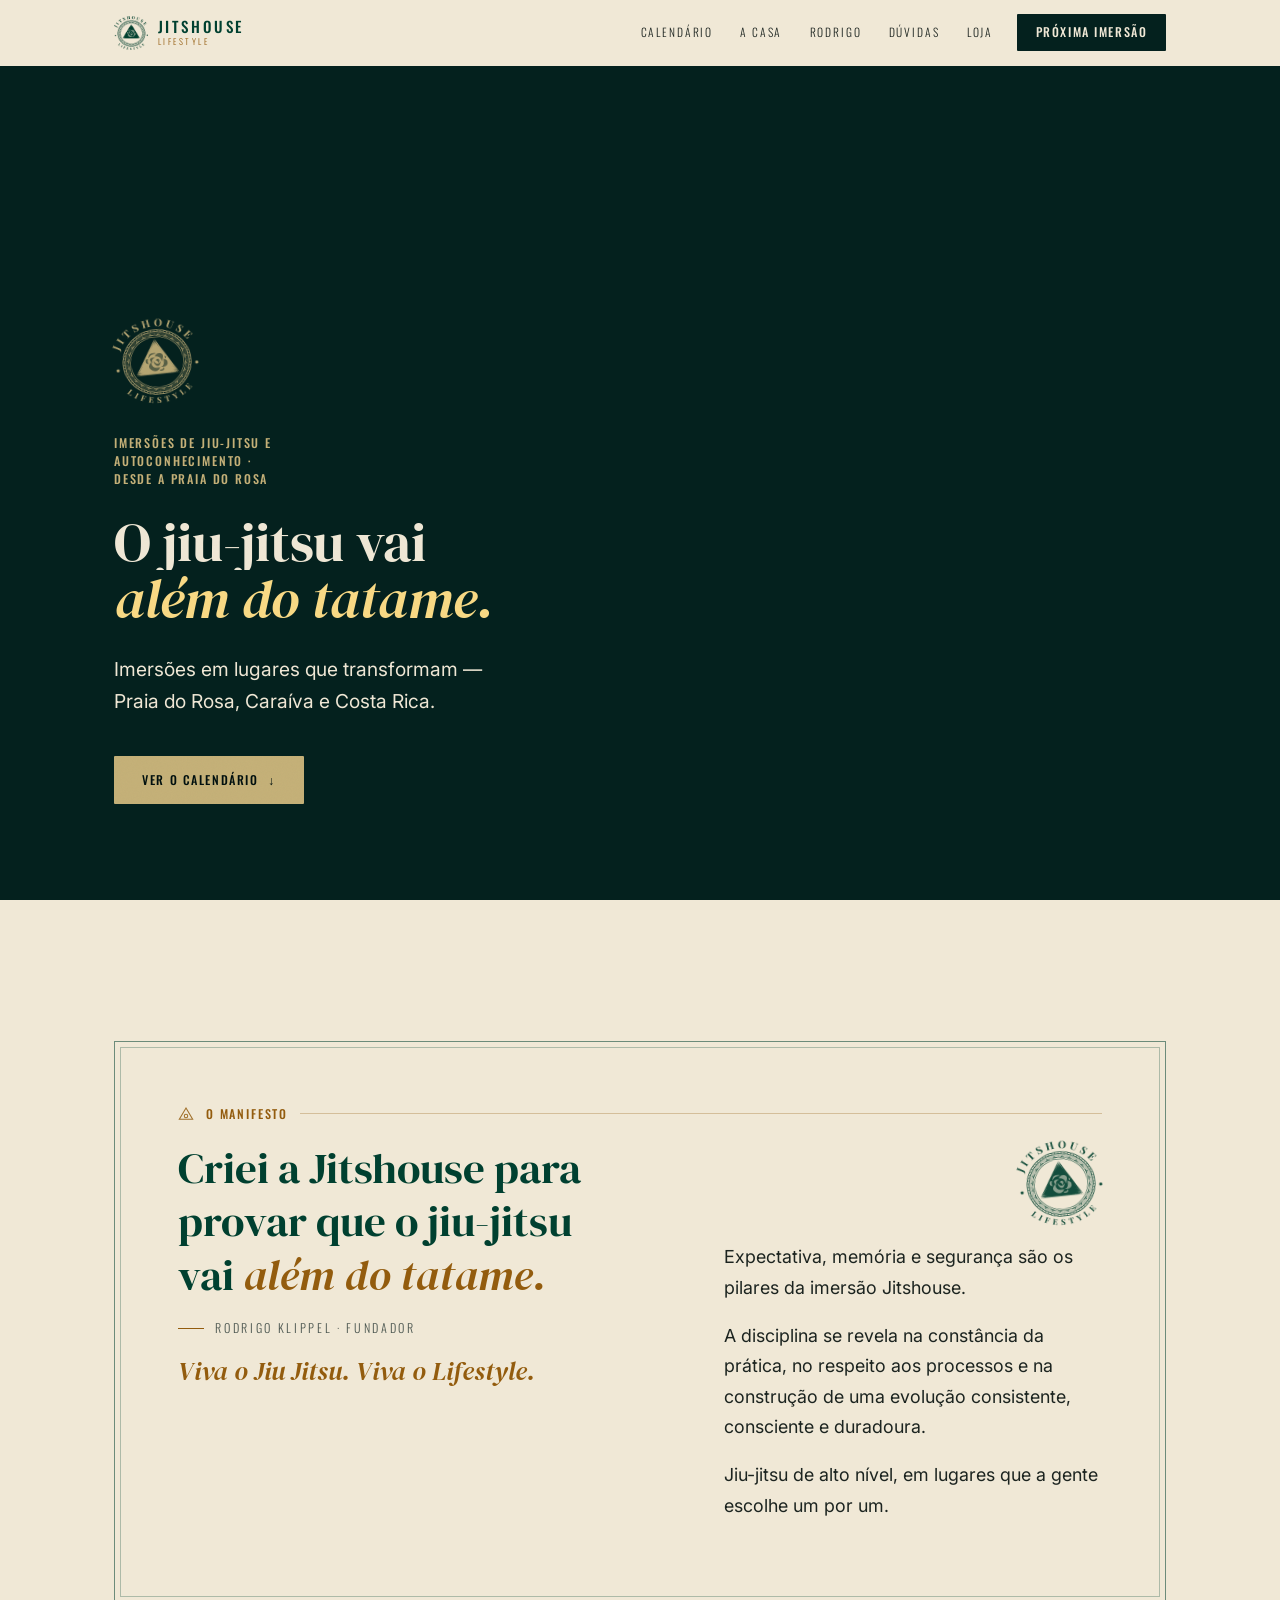
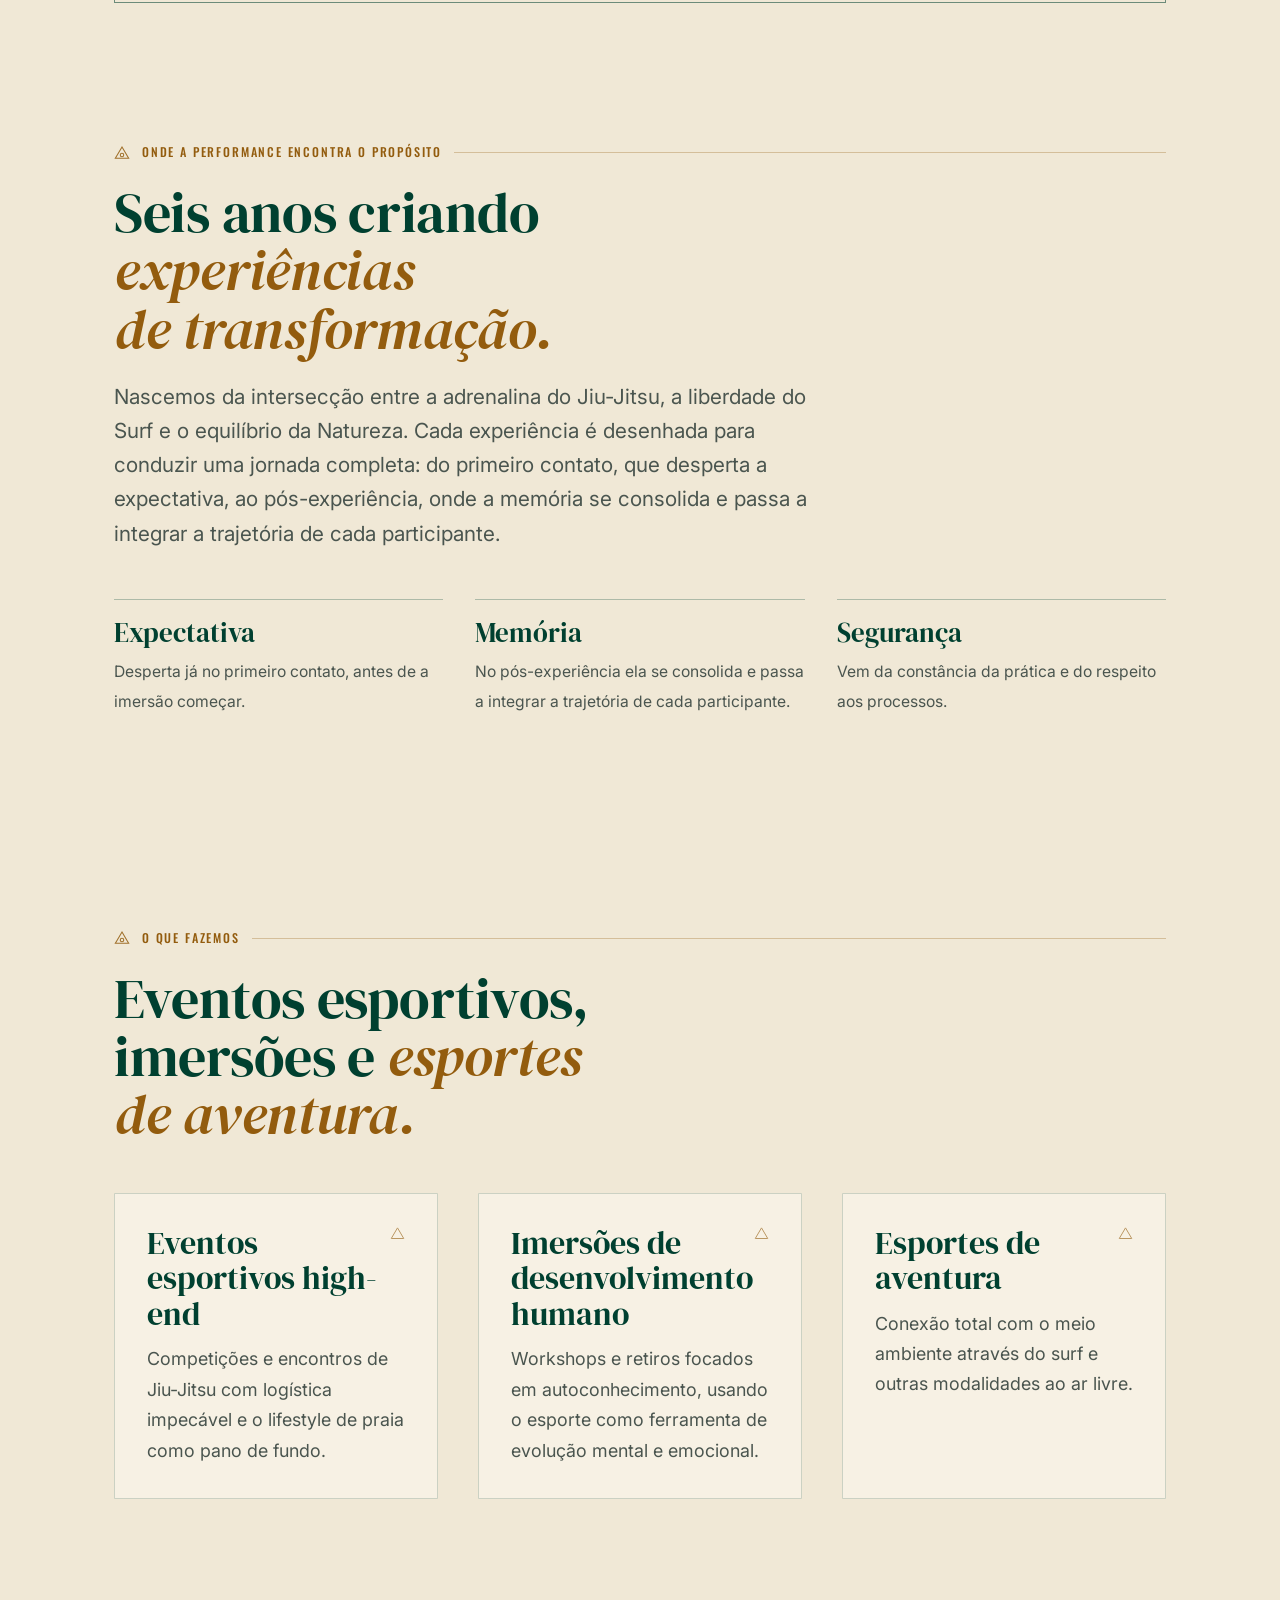
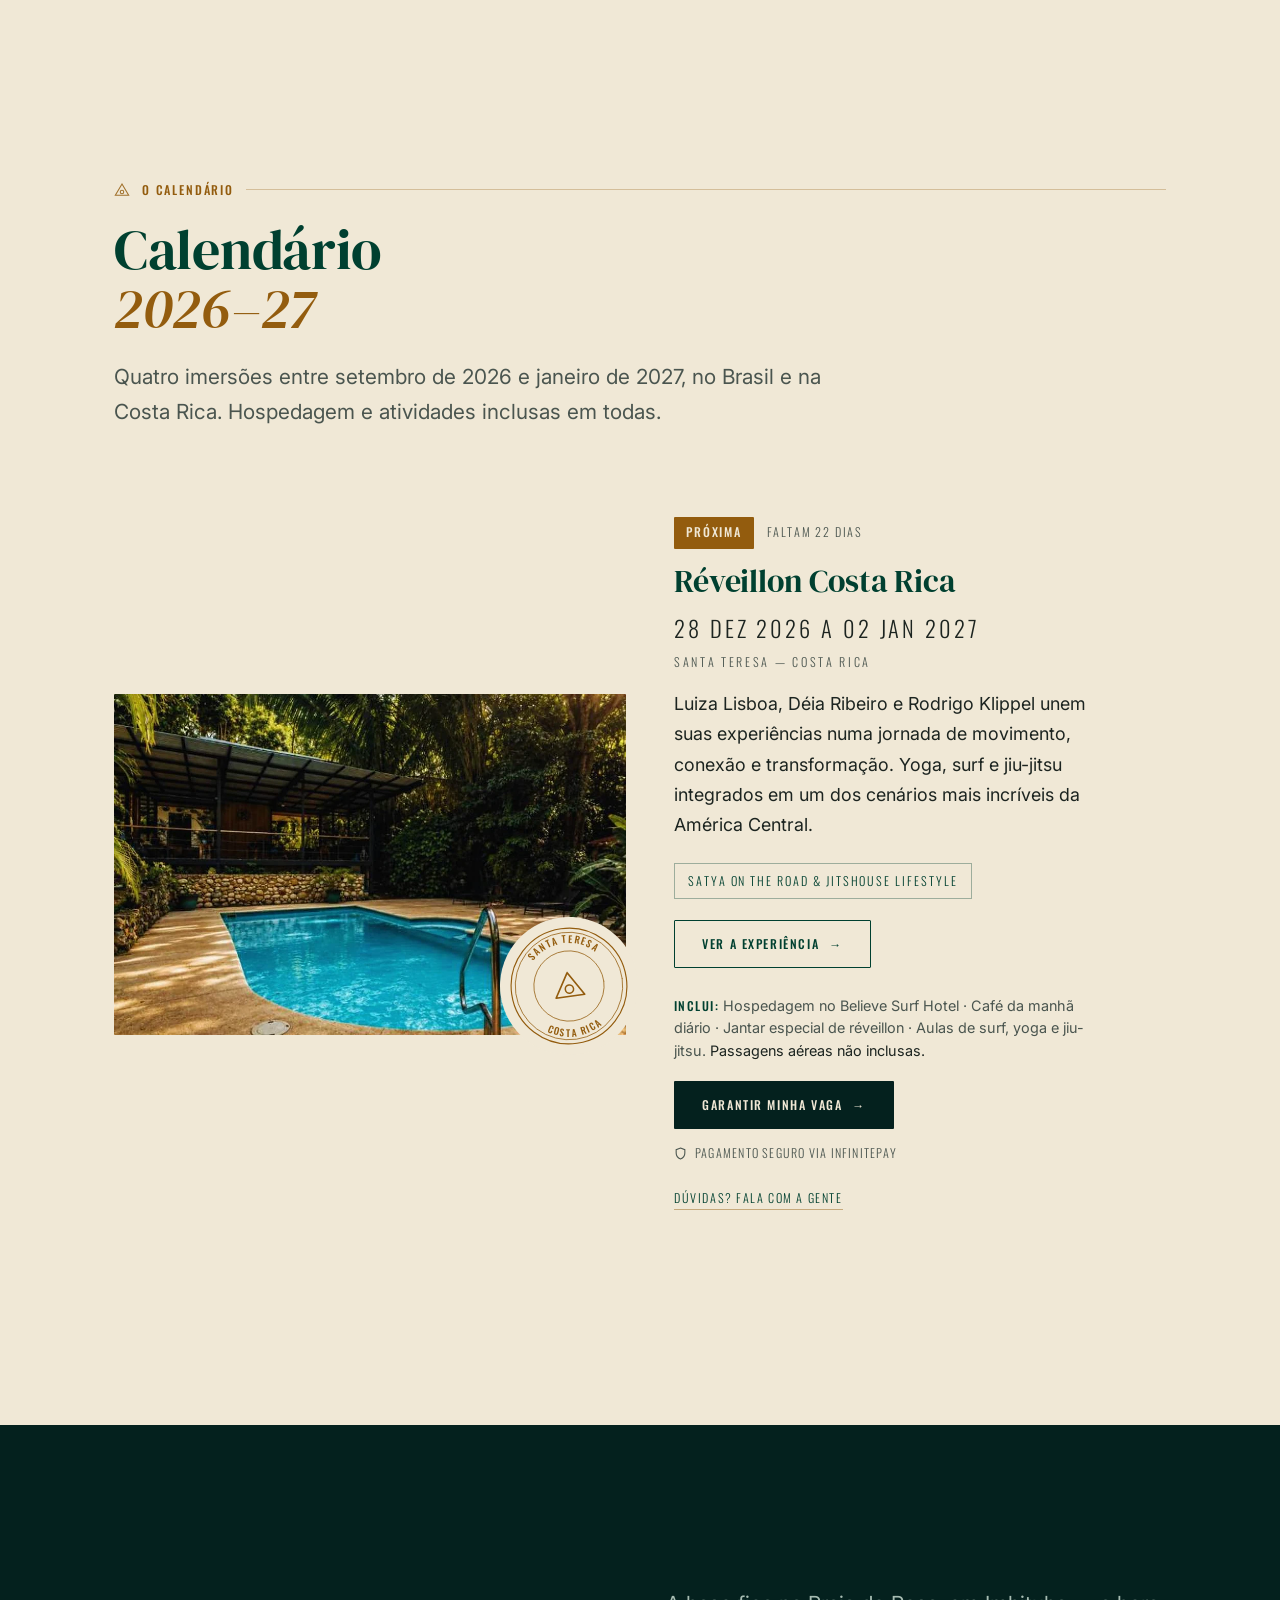
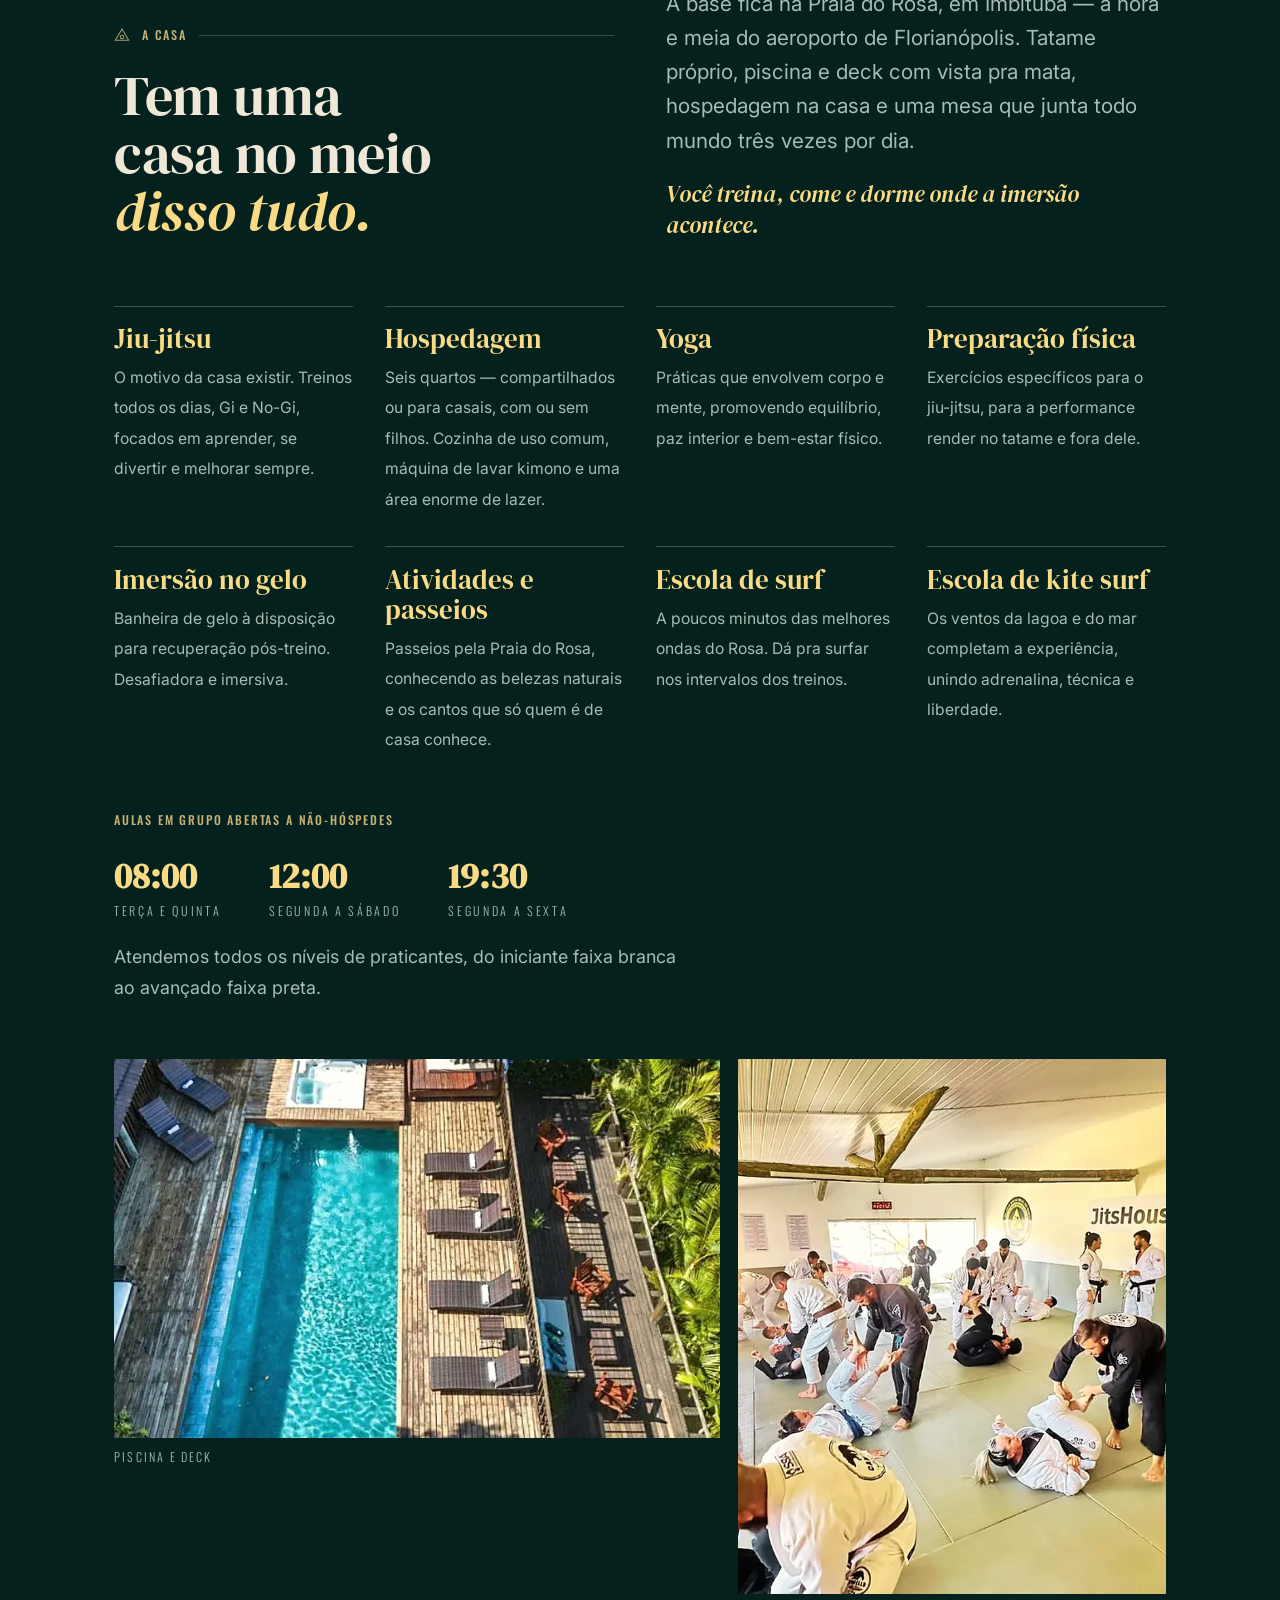
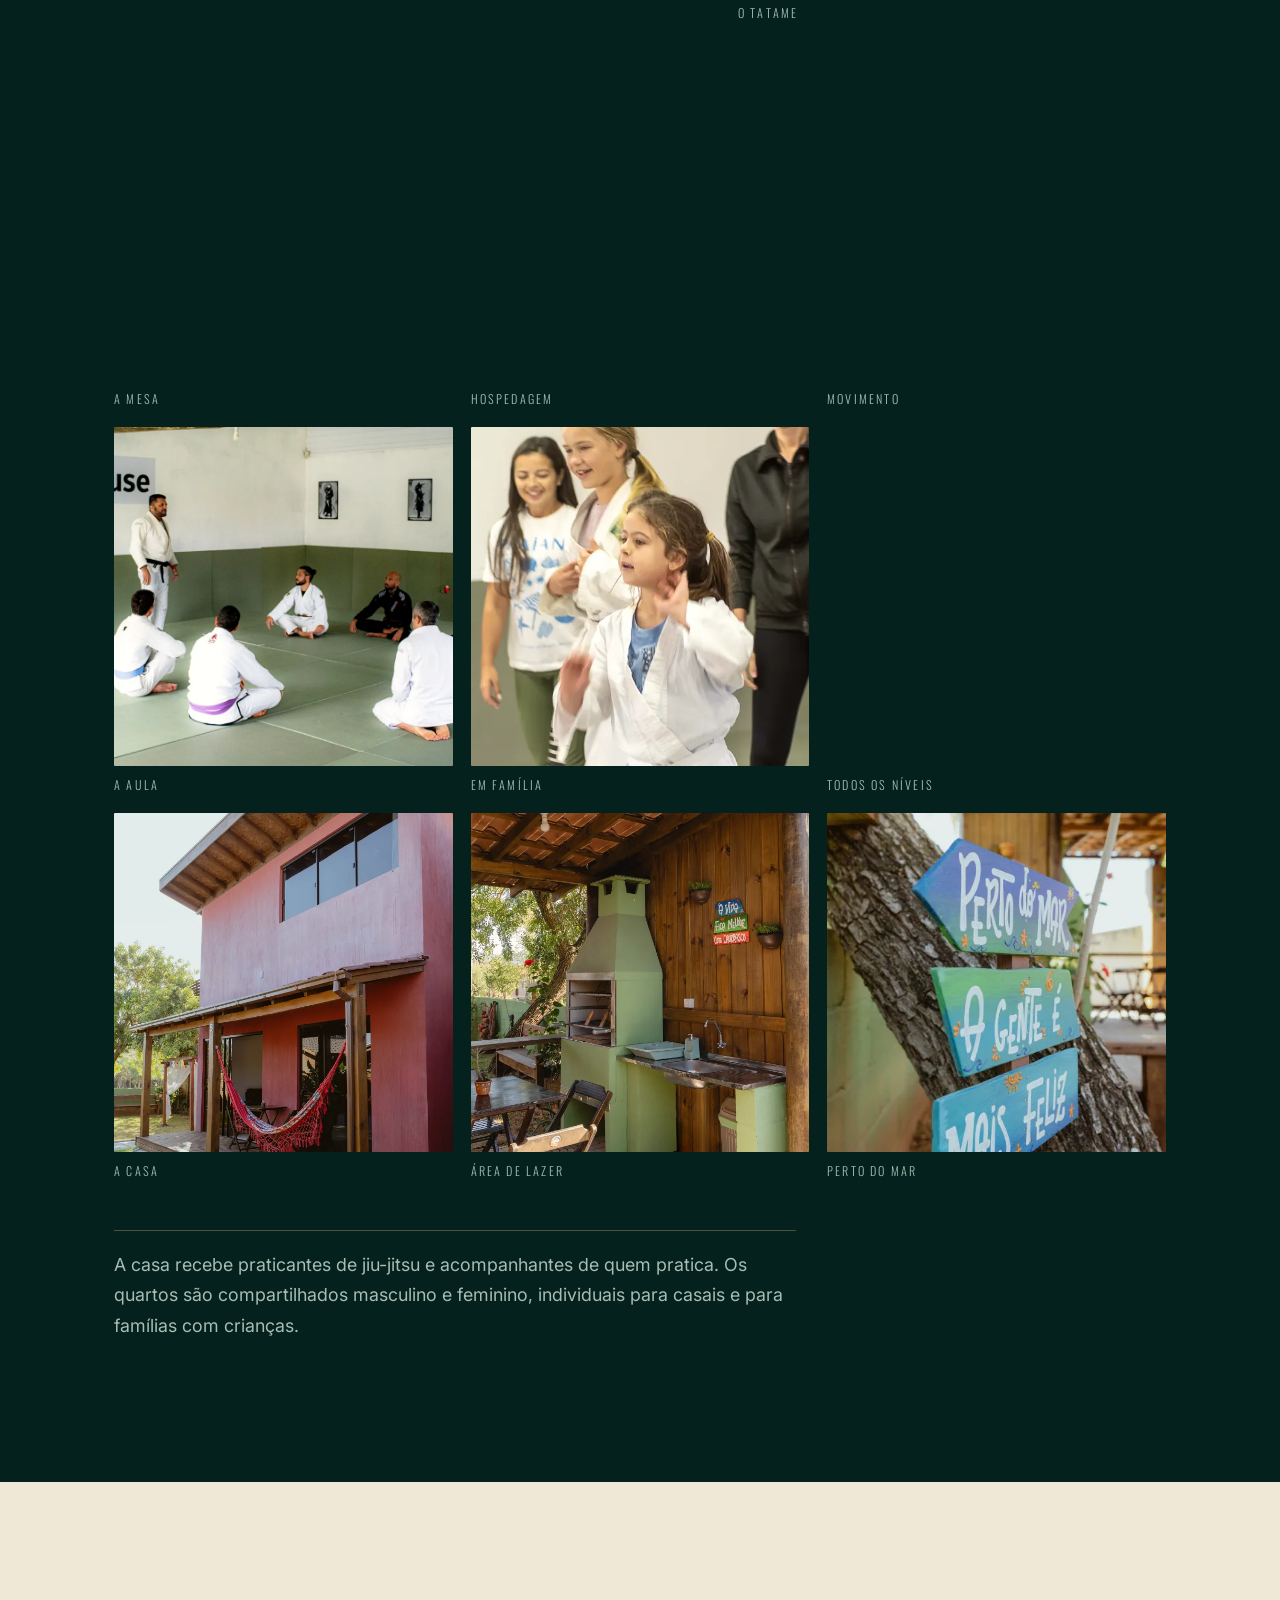
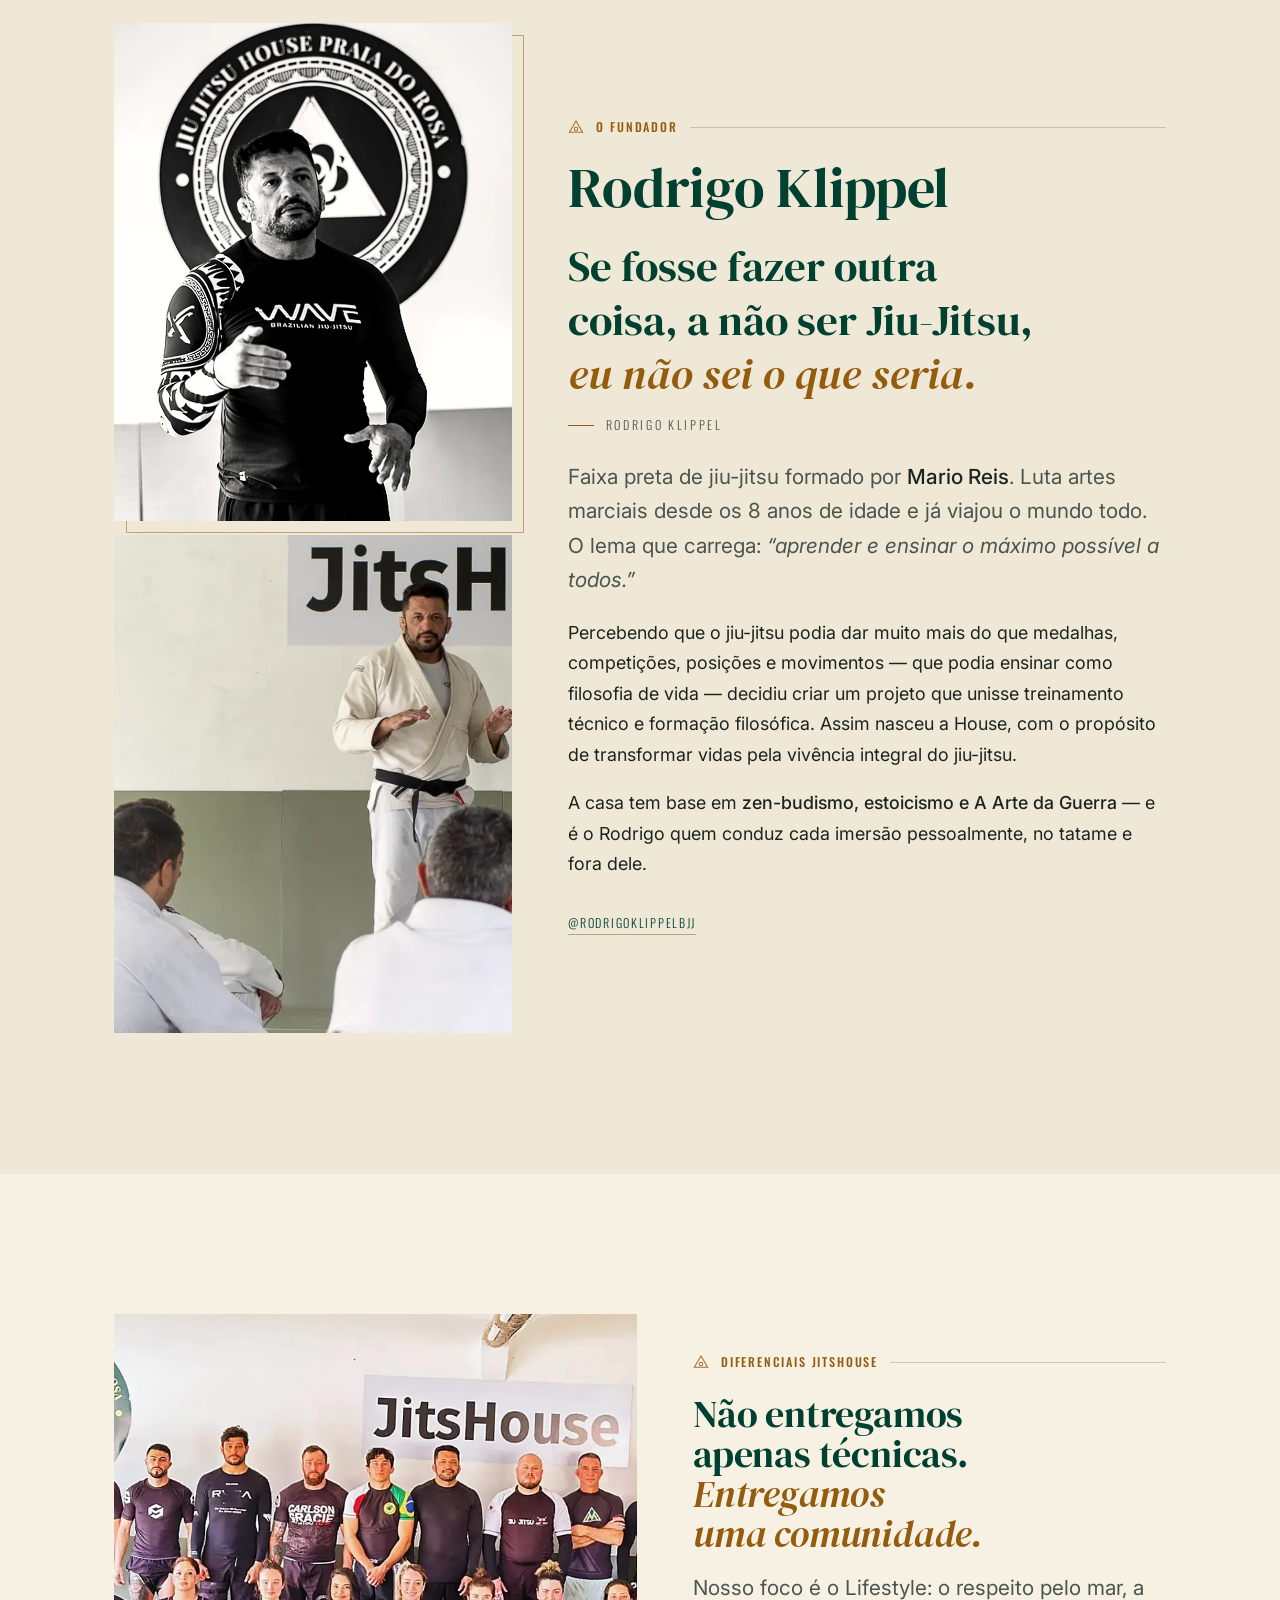
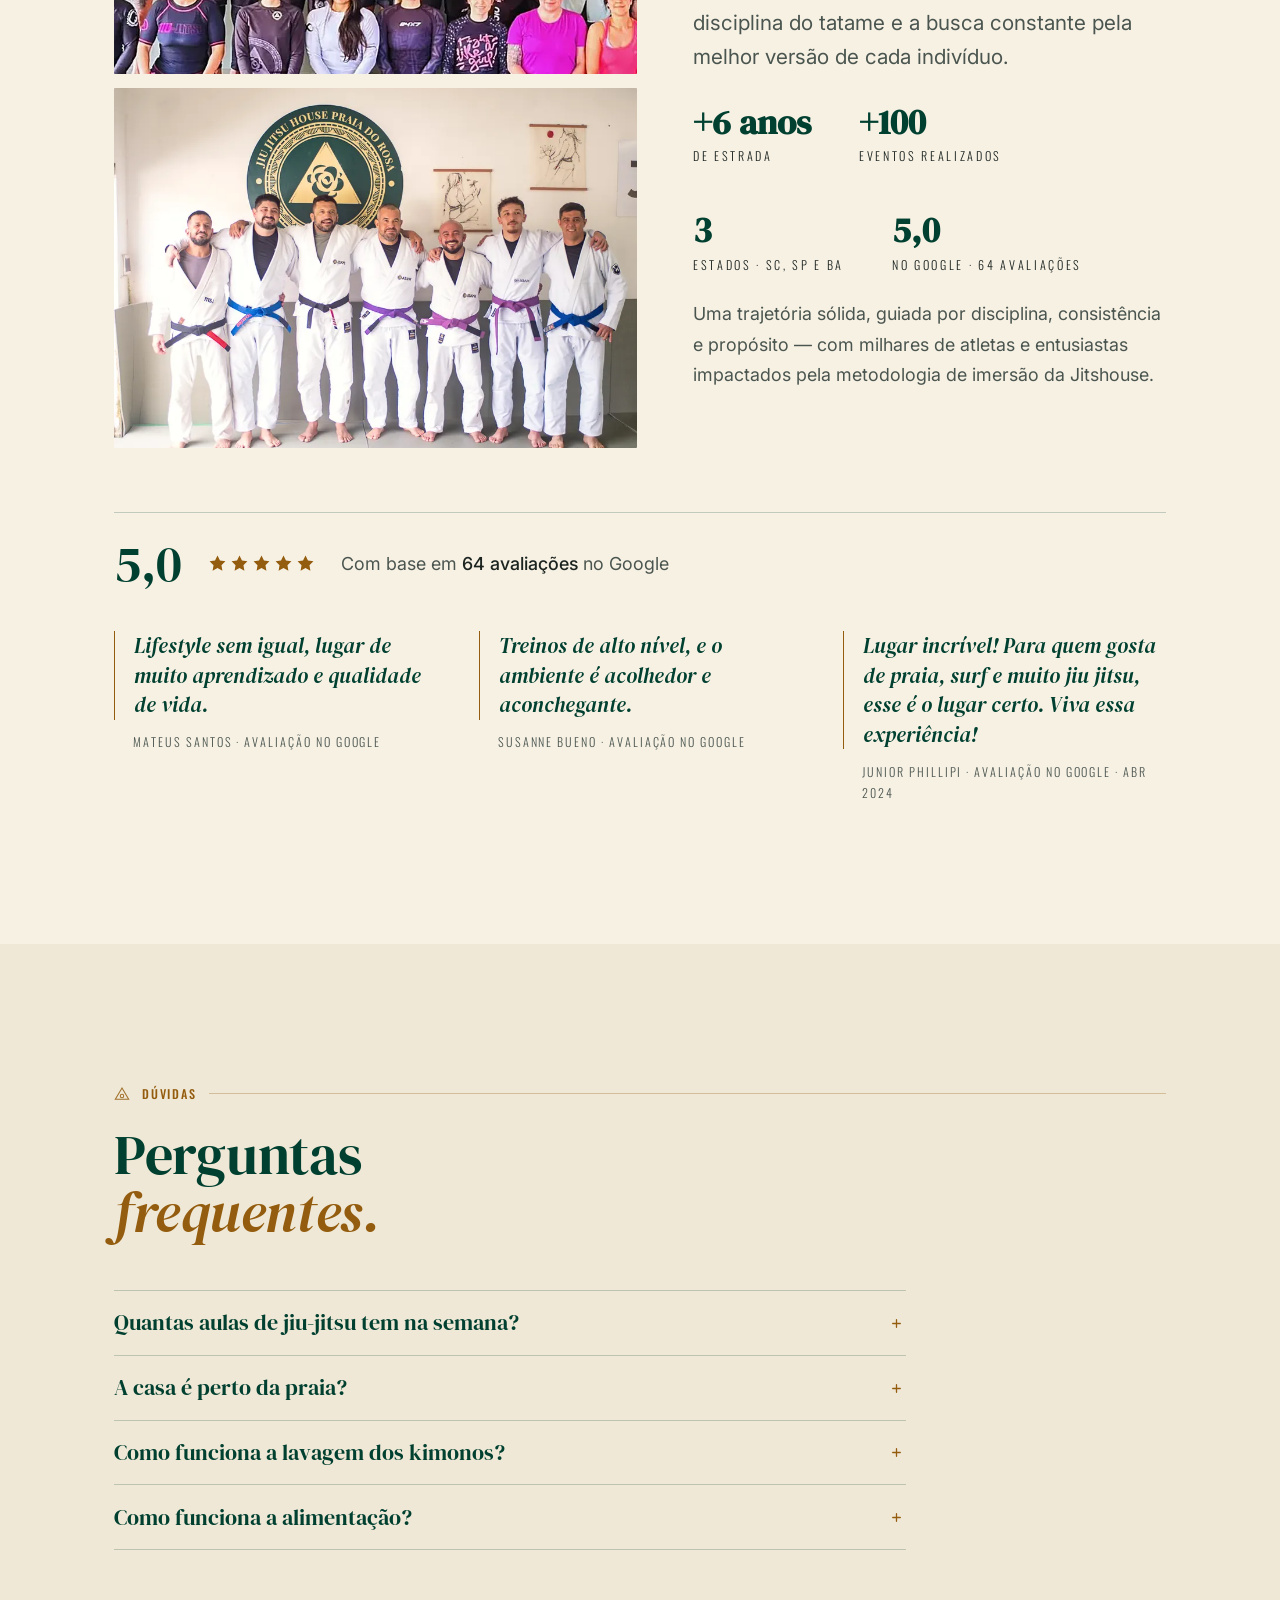
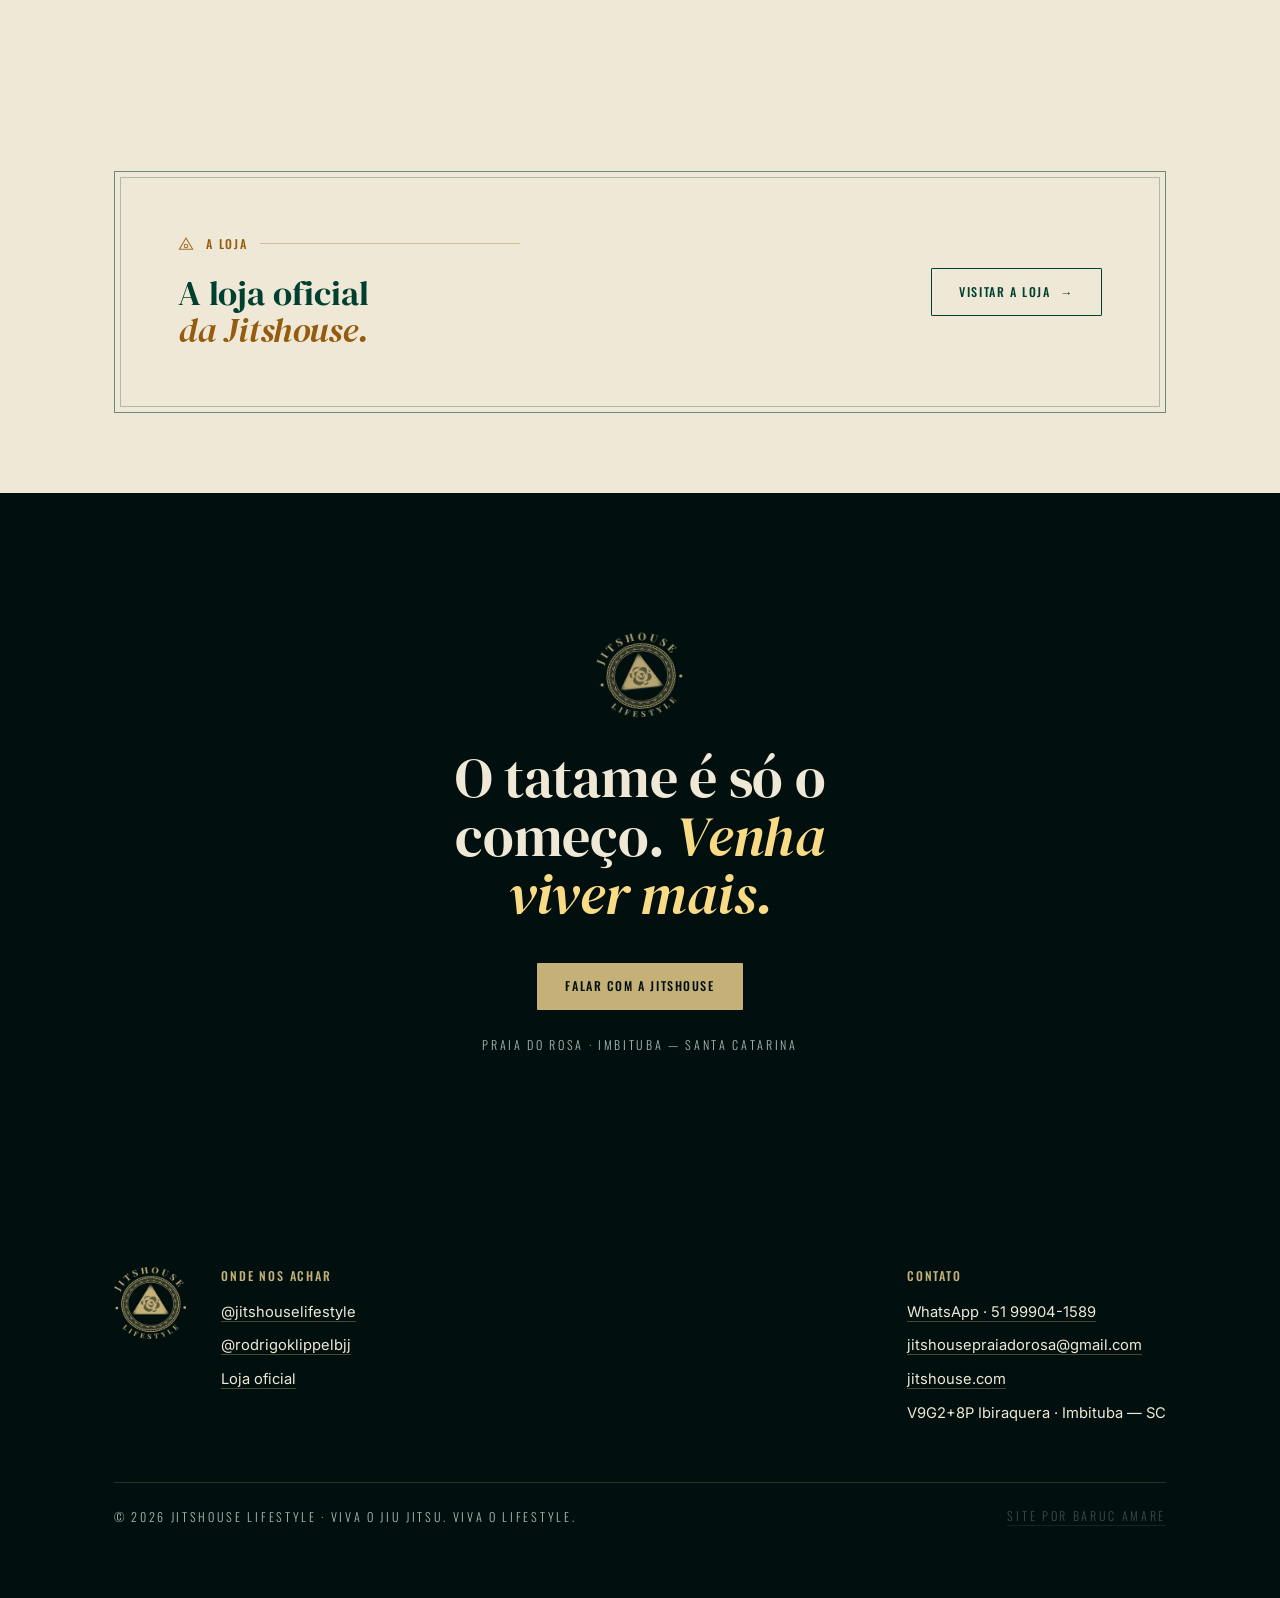
==== index.html @ ad57b127 "feat: baia da Praia do Rosa em 2K no card do Aniversario Primeira imagem do fluxo de upscale por IA." ====
<!DOCTYPE html>
<html lang="pt-BR">
<head>
<meta charset="utf-8">
<meta name="viewport" content="width=device-width, initial-scale=1, viewport-fit=cover">

<!--
═══════════════════════════════════════════════════════════════════════
  JITSHOUSE LIFESTYLE  ·  SITE INSTITUCIONAL
  ───────────────────────────────────────────────────────────────────
  Esta é a CASA DIGITAL da marca. Não confundir com as landings de
  venda de cada imersão (ex.: jitshouse-aniversario.vercel.app).
  Aqui moram o manifesto, o fundador, a casa e o CALENDÁRIO — que
  aponta para a landing de cada evento.

  ★ COMO ATUALIZAR O CALENDÁRIO
    Tudo vive no array IMERSOES, no <script> no fim deste arquivo.
    · Adicionar imersão → cole um objeto novo no array.
    · Imersão com "fim" no passado SOME sozinha da página.
    · A próxima imersão futura ganha o selo "PRÓXIMA" e a contagem
      "faltam X dias" (fuso America/Sao_Paulo) — no calendário, na
      barra fixa do mobile e no CTA do menu.
    · Array vazio → aparece o bloco de lista de espera.
    · O © do rodapé e os Eventos do Schema.org saem do mesmo array.

  ── DADOS REAIS USADOS ────────────────────────────────────────────
  WHATSAPP .... 55 51 99904-1589 (resolvido de wa.link/62tfjd, o link
                oficial publicado em jitshouse.com)
  LOJA ........ https://loja.infinitepay.io/jitshouse_lifestyle
  E-MAIL ...... jitshousepraiadorosa@gmail.com
  INSTAGRAM ... @jitshouselifestyle · @rodrigoklippelbjj
  PALETA ...... amostrada dos ativos oficiais (brasão + cards).
                O verde real da marca é #04211E / #004030 — mais
                profundo que a estimativa do brief (#123B2A).
  COPYS ....... as frases de cada imersão foram transcritas dos
                cards oficiais publicados em jitshouse.com.

  ── PENDENTE ([SUBSTITUIR] no corpo) ──────────────────────────────
  · Bio completa do Rodrigo (faixa, linhagem, anos de tatame)
  · Depoimentos reais autorizados → array DEPOIMENTOS (hoje vazio;
    o bloco só aparece quando houver depoimento real — nada de
    prova social fabricada)
  · Foto própria da Costa Rica (hoje a placa usa a textura do
    material oficial + selo)
  · Landings próprias de Caraíva / Esquenta / Réveillon → trocar
    "wa:true" por "link:'...'" no objeto da imersão
  · Domínio final: trocar as URLs jitshouse.com ao publicar
═══════════════════════════════════════════════════════════════════════
-->

<title>Jitshouse Lifestyle — Imersões de Jiu-Jitsu e Autoconhecimento · Praia do Rosa, Caraíva e Costa Rica</title>
<meta name="description" content="Jiu-jitsu + autoconhecimento. Criei a Jitshouse para provar que o jiu-jitsu vai além do tatame. Imersões em lugares que transformam — Praia do Rosa, Caraíva e Costa Rica. Venha viver mais.">
<link rel="canonical" href="https://jitshouse.com/">
<meta name="theme-color" content="#F0E8D6">

<meta property="og:type" content="website">
<meta property="og:locale" content="pt_BR">
<meta property="og:site_name" content="Jitshouse Lifestyle">
<meta property="og:title" content="Jitshouse Lifestyle — O jiu-jitsu vai além do tatame">
<meta property="og:description" content="Imersões de jiu-jitsu e autoconhecimento em lugares que transformam. Praia do Rosa, Caraíva e Costa Rica.">
<meta property="og:url" content="https://jitshouse.com/">
<meta property="og:image" content="https://jitshouse.com/img/og.jpg">
<meta property="og:image:alt" content="Surfista numa onda na Praia do Rosa, com a frase: o jiu-jitsu vai além do tatame.">
<meta property="og:image:width" content="1200">
<meta property="og:image:height" content="630">
<meta name="twitter:card" content="summary_large_image">

<link rel="icon" href="img/favicon.png" type="image/png">
<link rel="apple-touch-icon" href="img/favicon.png">
<!-- o hero tem arquivo por tela: o mobile fica com hero-onda (que já
     está nítido lá) e o desktop usa hero-desktop, em resolução maior.
     Cada preload tem seu media, então cada aparelho baixa só o seu. -->
<link rel="preload" as="image" href="img/hero-onda.webp" media="(max-width:999.98px)" fetchpriority="high">
<link rel="preload" as="image" href="img/hero-desktop.webp" media="(min-width:1000px)" fetchpriority="high">
<link rel="preconnect" href="https://fonts.googleapis.com">
<link rel="preconnect" href="https://fonts.gstatic.com" crossorigin>
<link href="https://fonts.googleapis.com/css2?family=DM+Serif+Display:ital@0;1&family=Inter:wght@400;500&family=Oswald:wght@300;500&display=swap" rel="stylesheet">

<script type="application/ld+json">
{"@context":"https://schema.org","@type":"Organization","@id":"https://jitshouse.com/#org",
"name":"Jitshouse Lifestyle","url":"https://jitshouse.com/","logo":"https://jitshouse.com/img/brasao.webp",
"image":"https://jitshouse.com/img/og.jpg",
"description":"Imersões de jiu-jitsu e autoconhecimento em lugares que transformam. Base na Praia do Rosa, Imbituba, Santa Catarina.",
"email":"jitshousepraiadorosa@gmail.com","founder":{"@type":"Person","name":"Rodrigo Klippel"},
"address":{"@type":"PostalAddress","addressLocality":"Imbituba","addressRegion":"SC","addressCountry":"BR"},
"sameAs":["https://www.instagram.com/jitshouselifestyle/","https://www.instagram.com/rodrigoklippelbjj/","https://loja.infinitepay.io/jitshouse_lifestyle"]}
</script>

<style>
/* ══════════════════════════════════════════════════════════════════
   O CLUBE À LUZ DO DIA
   A landing do evento é NOITE (verde dominante na página inteira).
   Este site é DIA: papel de pôster dominante, verde em faixas
   pontuais. Cores amostradas dos ativos oficiais da Jitshouse.
   ══════════════════════════════════════════════════════════════════ */
:root{
  --papel:      #F0E8D6;   /* DOMINANTE — papel de pôster vintage */
  --papel-alto: #F7F1E4;   /* cards e respiro sobre papel */
  --floresta:   #04211E;   /* faixas escuras pontuais (real da marca) */
  --floresta-2: #01100F;   /* CTA final e rodapé */
  --verde-rosa: #004030;   /* verde da rosa do brasão — 9.7:1 no papel */
  --ouro:       #C5B178;   /* aro do brasão — 8.0:1 na floresta */
  --areia:      #F9DA85;   /* triângulo do brasão — 12.4:1 na floresta */
  --ouro-dia:   #935C0E;   /* o ouro da marca rebaixado p/ papel — 4.6:1 */
  --areia-sol:  #D98E3B;   /* acento tropical, só preenchimento */
  --tinta:      #1C2420;   /* corpo de texto no papel — 13.0:1 */
  --mute-papel: #4A554F;   /* secundário no papel — 6.4:1 */
  --mute-esc:   #A7BCB2;   /* secundário na floresta — 8.4:1 */

  --fs-hero: clamp(2.8rem, 8.5vw, 6.5rem);
  --fs-h2:   clamp(2rem, 5vw, 3.5rem);
  --fs-h3:   clamp(1.35rem, 2.6vw, 2rem);
  --fs-body: clamp(1rem, 1.4vw, 1.125rem);
  --fs-micro:clamp(.67rem, 1.05vw, .76rem);

  --gut: clamp(1.25rem, 5vw, 4.5rem);
  --max: 1180px;
  --ease: cubic-bezier(.22,1,.36,1);
  --nav-h: 66px;

  --grao: url("data:image/svg+xml,%3Csvg xmlns='http://www.w3.org/2000/svg' width='180' height='180'%3E%3Cfilter id='n'%3E%3CfeTurbulence type='fractalNoise' baseFrequency='.8' numOctaves='4'/%3E%3C/filter%3E%3Crect width='180' height='180' filter='url(%23n)'/%3E%3C/svg%3E");
}

*,*::before,*::after{box-sizing:border-box}
html{-webkit-text-size-adjust:100%; scroll-behavior:smooth; scroll-padding-top:calc(var(--nav-h) + 12px)}
body{
  margin:0; background:var(--papel); color:var(--tinta);
  font:400 var(--fs-body)/1.7 Inter,system-ui,sans-serif;
  -webkit-font-smoothing:antialiased; overflow-x:hidden;
}
img{max-width:100%; display:block}
a{color:inherit}
::selection{background:var(--verde-rosa); color:var(--papel)}
:focus-visible{outline:2px solid var(--ouro-dia); outline-offset:3px; border-radius:2px}
.dark :focus-visible,.dark--fundo :focus-visible{outline-color:var(--areia)}
.sr{position:absolute;width:1px;height:1px;overflow:hidden;clip:rect(0 0 0 0);white-space:nowrap}

.wrap{max-width:var(--max); margin-inline:auto; padding-inline:var(--gut)}
.sec{padding-block:clamp(4.5rem,11vw,9rem); position:relative}

/* textura de papel — a página inteira é impressa */
body::before{
  content:""; position:fixed; inset:0; pointer-events:none; z-index:9;
  background-image:var(--grao); opacity:.04; mix-blend-mode:multiply;
}
.dark{background:var(--floresta); color:var(--papel)}
.dark--fundo{background:var(--floresta-2); color:var(--papel)}

/* ── tipografia ──────────────────────────────────────────────────── */
.display{
  font-family:"DM Serif Display",Georgia,serif; font-weight:400;
  line-height:1.04; letter-spacing:-.005em; margin:0; text-wrap:balance;
  color:var(--verde-rosa);
}
.dark .display,.dark--fundo .display{color:var(--papel)}
.display em{font-style:italic; color:var(--ouro-dia)}
.dark .display em,.dark--fundo .display em{color:var(--areia)}
.rotulo{
  font-family:Oswald,"Arial Narrow",sans-serif; font-weight:500;
  text-transform:uppercase; letter-spacing:.15em; font-size:var(--fs-micro);
  line-height:1.5; margin:0;
}
.rotulo--fino{font-weight:300; letter-spacing:.22em}
.lede{font-size:clamp(1.05rem,1.9vw,1.3rem); line-height:1.65; color:var(--mute-papel); max-width:56ch}
.dark .lede,.dark--fundo .lede{color:var(--mute-esc)}

/* rótulo de seção — brasão minúsculo + filete.
   (a landing usa numeração "01 —"; aqui NUNCA) */
.marca-sec{display:flex; align-items:center; gap:.75rem; margin:0 0 1.4rem; color:var(--ouro-dia)}
.marca-sec::before{
  content:""; width:16px; height:16px; flex:none; opacity:.85; background:currentColor;
  -webkit-mask:url("data:image/svg+xml,%3Csvg xmlns='http://www.w3.org/2000/svg' viewBox='0 0 24 24'%3E%3Cpath d='M12 3 22 20H2Z' fill='none' stroke='%23000' stroke-width='1.6'/%3E%3Ccircle cx='12' cy='15' r='2.6' fill='none' stroke='%23000' stroke-width='1.6'/%3E%3C/svg%3E") center/contain no-repeat;
          mask:url("data:image/svg+xml,%3Csvg xmlns='http://www.w3.org/2000/svg' viewBox='0 0 24 24'%3E%3Cpath d='M12 3 22 20H2Z' fill='none' stroke='%23000' stroke-width='1.6'/%3E%3Ccircle cx='12' cy='15' r='2.6' fill='none' stroke='%23000' stroke-width='1.6'/%3E%3C/svg%3E") center/contain no-repeat;
}
.marca-sec::after{content:""; flex:1; height:1px; background:currentColor; opacity:.3}
.dark .marca-sec,.dark--fundo .marca-sec{color:var(--ouro)}

/* moldura de filete duplo — assinatura de pôster impresso */
.moldura{position:relative; padding:clamp(1.8rem,5vw,4rem)}
.moldura::before,.moldura::after{content:""; position:absolute; inset:0; pointer-events:none; border:1px solid var(--verde-rosa)}
.moldura::before{opacity:.55}
.moldura::after{inset:6px; opacity:.28}
.dark .moldura::before,.dark .moldura::after{border-color:var(--ouro)}

.carimbo{width:clamp(58px,7vw,84px); height:auto}

/* ── botões ──────────────────────────────────────────────────────── */
.btn{
  display:inline-flex; align-items:center; gap:.6rem; text-decoration:none;
  font-family:Oswald,sans-serif; font-weight:500; text-transform:uppercase;
  letter-spacing:.13em; font-size:var(--fs-micro); line-height:1;
  padding:1.05rem 1.7rem; border:1px solid transparent; border-radius:1px;
  transition:background .3s var(--ease), color .3s var(--ease), border-color .3s var(--ease), transform .3s var(--ease);
}
.btn:hover{transform:translateY(-2px)}
.btn--solido{background:var(--floresta); color:var(--papel)}
.btn--solido:hover{background:var(--verde-rosa)}
.btn--linha{border-color:var(--verde-rosa); color:var(--verde-rosa)}
.btn--linha:hover{background:var(--verde-rosa); color:var(--papel)}
.btn--ouro{background:var(--ouro); color:var(--floresta-2)}
.btn--ouro:hover{background:var(--areia)}
.btn--claro{border-color:var(--papel); color:var(--papel)}
.btn--claro:hover{background:var(--papel); color:var(--floresta)}
.btn--peq{padding:.72rem 1.1rem}
.btn .seta{transition:transform .3s var(--ease)}
.btn:hover .seta{transform:translateX(4px)}
.btn--baixo:hover .seta{transform:translateY(3px)}

/* ── nav ─────────────────────────────────────────────────────────── */
.nav{
  position:sticky; top:0; z-index:60; height:var(--nav-h);
  display:flex; align-items:center; background:var(--papel);
  border-bottom:1px solid transparent; transition:border-color .35s var(--ease), box-shadow .35s var(--ease);
}
.nav.rolou{border-bottom-color:rgba(0,64,48,.28); box-shadow:0 1px 0 rgba(0,64,48,.07)}
.nav__in{display:flex; align-items:center; gap:1.5rem; width:100%}
.nav__marca{display:flex; align-items:center; gap:.6rem; text-decoration:none; margin-right:auto}
.nav__marca img{width:34px; height:34px}
.nav__nome{display:flex; flex-direction:column; line-height:1}
.nav__nome b{font-family:Oswald,sans-serif; font-weight:500; font-size:.94rem; letter-spacing:.19em; color:var(--verde-rosa)}
.nav__nome span{font-family:Oswald,sans-serif; font-weight:300; font-size:.53rem; letter-spacing:.3em; color:var(--ouro-dia); margin-top:3px}
.nav__links{display:none; gap:1.7rem; align-items:center}
.nav__links a{
  text-decoration:none; font-family:Oswald,sans-serif; font-weight:300;
  text-transform:uppercase; letter-spacing:.16em; font-size:.72rem; color:var(--tinta);
  padding-block:.4rem; border-bottom:1px solid transparent;
  transition:border-color .3s var(--ease), color .3s var(--ease);
}
.nav__links a:hover{color:var(--verde-rosa); border-bottom-color:var(--ouro-dia)}
.nav__cta{display:none}
@media(min-width:900px){ .nav__links{display:flex} .nav__cta{display:inline-flex} }

/* ── hero ────────────────────────────────────────────────────────── */
.hero{
  position:relative; min-height:calc(100svh - var(--nav-h)); display:flex; align-items:flex-end;
  padding-block:clamp(3rem,9vw,6rem); overflow:hidden; isolation:isolate;
}
.hero__foto{position:absolute; inset:0; z-index:-2; width:100%; height:100%; object-fit:cover; object-position:60% 50%}
.hero__veu{
  position:absolute; inset:0; z-index:-1;
  /* no mobile o texto ocupa quase a largura toda e cai sobre a parte
     clara da foto, então o véu de baixo precisa ser mais firme */
  background:
    linear-gradient(100deg, rgba(4,33,30,.92) 0%, rgba(4,33,30,.78) 28%, rgba(4,33,30,.44) 58%, rgba(4,33,30,.16) 85%),
    linear-gradient(to top, rgba(4,33,30,.80) 0%, rgba(4,33,30,.62) 30%, rgba(4,33,30,.18) 62%, rgba(4,33,30,0) 82%);
}
.hero > .wrap{width:100%}   /* sem isto o wrap vira flex-item, encolhe e centraliza */
.hero__in{max-width:min(100%,790px); color:var(--papel); text-align:left}
.hero__eyebrow{color:var(--ouro); margin-bottom:1.5rem; max-width:34ch}
.hero h1{font-size:var(--fs-hero); margin:0 0 1.6rem; color:var(--papel)}
.hero h1 .ln{display:block; overflow:hidden}
.hero h1 .ln > span{display:block}
.hero h1 em{font-style:italic; color:var(--areia)}
.hero__sub{color:var(--papel); opacity:.94; max-width:46ch; margin:0 0 2.4rem; font-size:clamp(1rem,1.7vw,1.2rem)}
.hero__carimbo{margin-bottom:1.9rem}

/* ── ⚠ TEMPORÁRIO: contenção do hero no desktop ───────────────────
   Isto é um remendo para a falta de resolução, NÃO uma decisão de
   design. A foto tem ~800px de detalhe real (teto do acervo); esticada
   na largura toda de um monitor ela precisa de 2,4x e fica mole. Aqui
   ela passa a ocupar 56% da tela — exibida menor, volta a ficar nítida.
   O campo escuro cobre o resto, então o texto segue claro sobre fundo
   escuro e nenhuma cor, fonte ou alinhamento muda. No mobile continua
   sangrando na tela toda, porque lá a resolução já dá conta.

   ★ QUANDO CHEGAR O ARQUIVO EM 2K:
     1. troque img/hero-desktop.webp e .jpg (o mobile usa hero-onda.*
        e não é afetado)
     2. APAGUE este bloco @media inteiro e o @media(min-width:1500px)
        logo abaixo
     3. o hero volta a sangrar a tela toda, como era
   ─────────────────────────────────────────────────────────────── */
@media(min-width:1000px){
  .hero{background:var(--floresta)}
  .hero picture{position:absolute; top:0; right:0; bottom:0; width:56%; z-index:-2}
  .hero__foto{position:static; width:100%; height:100%}
  .hero__veu{
    background:
      linear-gradient(90deg, var(--floresta) 0%, var(--floresta) 34%, rgba(4,33,30,.94) 44%, rgba(4,33,30,.62) 55%, rgba(4,33,30,.22) 70%, rgba(4,33,30,.04) 88%, rgba(4,33,30,0) 100%),
      linear-gradient(to top, rgba(4,33,30,.40), rgba(4,33,30,0) 45%);
  }
  .hero__in{max-width:min(50%,640px)}
  /* a coluna estreitou, então o display acompanha: a headline volta a
     cair em duas linhas, sem hifenizar no meio da palavra */
  .hero h1{font-size:clamp(2.6rem,4.3vw,4.3rem)}
  .hero__sub{max-width:34ch}
  .hero__eyebrow{max-width:30ch}
}
@media(min-width:1500px){
  .hero picture{width:58%}
  .hero__in{max-width:min(44%,660px)}
  .hero h1{font-size:clamp(3rem,3.5vw,4.6rem)}
}

/* ── manifesto ───────────────────────────────────────────────────── */
.manifesto__grid{display:grid; gap:clamp(2rem,5vw,4rem)}
@media(min-width:900px){ .manifesto__grid{grid-template-columns:1.12fr .88fr; align-items:start} }
.aspas{
  font-family:"DM Serif Display",Georgia,serif; font-size:clamp(1.6rem,3.6vw,2.7rem);
  line-height:1.24; color:var(--verde-rosa); margin:0 0 1.4rem; text-wrap:balance;
}
.aspas em{font-style:italic; color:var(--ouro-dia)}
.assina{color:var(--mute-papel); display:flex; align-items:center; gap:.7rem}
.assina::before{content:""; width:26px; height:1px; background:var(--ouro-dia)}
.manifesto p{margin:0 0 1.1rem}
.manifesto__fecho{
  font-family:"DM Serif Display",Georgia,serif; font-style:italic;
  font-size:clamp(1.15rem,2.2vw,1.6rem); color:var(--ouro-dia); margin:2.2rem 0 0; line-height:1.3;
}
.manifesto__carimbo{display:flex; justify-content:flex-end; margin-bottom:1rem}

/* ── selo postal (assinatura desta página) ───────────────────────── */
.selo{width:clamp(90px,11vw,124px); height:auto; display:block; color:var(--ouro-dia); flex:none}
.selo text{font-family:Oswald,sans-serif; font-weight:500; font-size:9.2px; fill:currentColor; letter-spacing:1.5px}
.selo .anel,.selo .icone{fill:none; stroke:currentColor; stroke-linecap:round; stroke-linejoin:round}
.dark .selo{color:var(--ouro)}

/* ── calendário: faixas editoriais assimétricas ──────────────────── */
.faixa{
  display:grid; gap:clamp(1.8rem,4vw,3rem); align-items:center;
  padding-block:clamp(2.8rem,6vw,4.5rem); border-top:1px solid rgba(0,64,48,.18); position:relative;
}
.faixa:first-child{border-top:0; padding-top:clamp(1rem,3vw,2rem)}
@media(min-width:900px){
  .faixa{grid-template-columns:1.02fr .98fr}
  .faixa--inv .faixa__midia{order:2}
  .faixa--inv .faixa__txt{order:1}
  .faixa:nth-child(odd)  .faixa__txt{padding-right:clamp(0px,3vw,3rem)}
  .faixa:nth-child(even) .faixa__txt{padding-left:clamp(0px,3vw,3rem)}
}
.faixa__midia{position:relative}
.faixa__foto{width:100%; height:auto; aspect-ratio:3/2; object-fit:cover; border-radius:1px}
.faixa__placa{
  width:100%; aspect-ratio:3/2; border-radius:1px; position:relative; overflow:hidden;
  background:var(--floresta); display:grid; place-items:center;
}
.faixa__placa img{position:absolute; inset:0; width:100%; height:100%; object-fit:cover; opacity:.55}
.faixa__placa .selo{position:relative; width:clamp(118px,20vw,168px); color:var(--ouro)}
.faixa__selo{position:absolute; right:-12px; bottom:-20px; z-index:2; background:var(--papel); border-radius:50%; padding:7px}
.faixa--inv .faixa__selo{right:auto; left:-12px}
.faixa__nome{font-size:var(--fs-h3); margin:0 0 .7rem}
.faixa__datas{
  font-family:Oswald,sans-serif; font-weight:300; text-transform:uppercase;
  letter-spacing:.13em; font-size:clamp(1.05rem,2.1vw,1.4rem); color:var(--tinta); margin:0 0 .35rem;
}
.faixa__local{color:var(--mute-papel); margin:0 0 1.1rem}
.faixa__copy{margin:0 0 1.4rem; color:var(--tinta); max-width:47ch}
.faixa__tag{
  display:inline-block; margin:0 0 1.3rem; padding:.42rem .8rem;
  border:1px solid rgba(0,64,48,.35); color:var(--verde-rosa);
  font-family:Oswald,sans-serif; font-weight:300; text-transform:uppercase;
  letter-spacing:.16em; font-size:var(--fs-micro);
}
.faixa__topo{display:flex; align-items:center; gap:.8rem; flex-wrap:wrap; margin-bottom:1rem; min-height:1px}

/* bloco de compra — só existe quando a imersão tem checkout.
   O VALOR APARECE AQUI e tem de bater com o do checkout. */
.preco{display:flex; flex-wrap:wrap; align-items:baseline; gap:.15rem .7rem; margin:0 0 .35rem}
.preco__valor{
  font-family:"DM Serif Display",Georgia,serif; font-weight:400; line-height:.92;
  font-size:clamp(2.1rem,5.2vw,3.1rem); color:var(--verde-rosa); letter-spacing:-.01em;
}
.preco__de{
  font-family:Oswald,sans-serif; font-weight:300; font-size:clamp(.9rem,1.7vw,1.05rem);
  color:var(--mute-papel); text-decoration:line-through; text-decoration-thickness:1px;
}
.preco__inclui{
  margin:0 0 1.2rem; font-size:.9rem; color:var(--mute-papel); max-width:46ch; line-height:1.55;
}
.preco__inclui b{
  color:var(--verde-rosa); font-weight:500; font-family:Oswald,sans-serif;
  text-transform:uppercase; letter-spacing:.12em; font-size:var(--fs-micro);
}
.preco__inclui i{font-style:normal; color:var(--tinta)}

.faixa__micro{
  display:flex; align-items:center; gap:.5rem; margin:.9rem 0 0;
  font-family:Oswald,sans-serif; font-weight:300; text-transform:uppercase;
  letter-spacing:.1em; font-size:var(--fs-micro); color:var(--mute-papel);
}
.faixa__micro::before{
  content:""; width:13px; height:13px; flex:none; background:currentColor;
  -webkit-mask:url("data:image/svg+xml,%3Csvg xmlns='http://www.w3.org/2000/svg' viewBox='0 0 24 24'%3E%3Cpath d='M12 2 20 5v6c0 5-3.4 9.3-8 11-4.6-1.7-8-6-8-11V5Z' fill='none' stroke='%23000' stroke-width='2'/%3E%3C/svg%3E") center/contain no-repeat;
          mask:url("data:image/svg+xml,%3Csvg xmlns='http://www.w3.org/2000/svg' viewBox='0 0 24 24'%3E%3Cpath d='M12 2 20 5v6c0 5-3.4 9.3-8 11-4.6-1.7-8-6-8-11V5Z' fill='none' stroke='%23000' stroke-width='2'/%3E%3C/svg%3E") center/contain no-repeat;
}
.faixa__exp{margin:0 0 clamp(1.3rem,2.6vw,1.7rem)}
.faixa__sec{display:flex; flex-wrap:wrap; gap:.5rem 1.4rem; margin:1.1rem 0 0; padding:0; list-style:none}
.faixa__sec a{
  text-decoration:none; font-family:Oswald,sans-serif; font-weight:300;
  text-transform:uppercase; letter-spacing:.13em; font-size:var(--fs-micro);
  color:var(--verde-rosa); border-bottom:1px solid rgba(147,92,14,.45); padding-bottom:2px;
  transition:border-color .3s var(--ease);
}
.faixa__sec a:hover{border-bottom-color:var(--ouro-dia)}
.badge{
  display:inline-flex; align-items:center; gap:.45rem; padding:.35rem .75rem;
  background:var(--ouro-dia); color:var(--papel); border-radius:1px;
  font-family:Oswald,sans-serif; font-weight:500; text-transform:uppercase;
  letter-spacing:.15em; font-size:var(--fs-micro);
}
.contagem{
  font-family:Oswald,sans-serif; font-weight:300; text-transform:uppercase;
  letter-spacing:.15em; font-size:var(--fs-micro); color:var(--mute-papel);
}
.vazio{text-align:center; padding-block:clamp(2rem,6vw,4rem)}
.vazio h3{font-size:var(--fs-h3); margin:0 0 1rem}

/* ── pilares · o que fazemos · números (conteúdo real da marca) ──── */
.pilares{display:grid; gap:clamp(1.2rem,3vw,2rem); grid-template-columns:repeat(auto-fit,minmax(190px,1fr)); margin:clamp(2rem,4vw,3rem) 0 0; padding:0; list-style:none}
.pilar{border-top:1px solid rgba(0,64,48,.28); padding-top:1.1rem}
.pilar b{
  display:block; font-family:"DM Serif Display",Georgia,serif; font-weight:400;
  font-size:clamp(1.3rem,2.5vw,1.7rem); color:var(--verde-rosa); line-height:1.1; margin-bottom:.5rem;
}
.pilar span{color:var(--mute-papel); font-size:.98rem; line-height:1.6}

.fazemos{display:grid; gap:clamp(1.5rem,3.5vw,2.5rem); grid-template-columns:repeat(auto-fit,minmax(240px,1fr)); margin:clamp(2rem,4vw,3rem) 0 0; padding:0; list-style:none}
.faz{position:relative; padding:clamp(1.4rem,3vw,2rem); background:var(--papel-alto); border:1px solid rgba(0,64,48,.18); border-radius:1px}
.faz b{
  display:block; font-family:"DM Serif Display",Georgia,serif; font-weight:400;
  font-size:var(--fs-h3); color:var(--verde-rosa); line-height:1.12; margin:0 0 .7rem;
}
.faz span{color:var(--mute-papel); line-height:1.65}
.faz::before{
  content:""; position:absolute; top:clamp(1.4rem,3vw,2rem); right:clamp(1.4rem,3vw,2rem);
  width:15px; height:15px; background:var(--ouro-dia); opacity:.6;
  -webkit-mask:url("data:image/svg+xml,%3Csvg xmlns='http://www.w3.org/2000/svg' viewBox='0 0 24 24'%3E%3Cpath d='M12 3 22 20H2Z' fill='none' stroke='%23000' stroke-width='1.6'/%3E%3C/svg%3E") center/contain no-repeat;
          mask:url("data:image/svg+xml,%3Csvg xmlns='http://www.w3.org/2000/svg' viewBox='0 0 24 24'%3E%3Cpath d='M12 3 22 20H2Z' fill='none' stroke='%23000' stroke-width='1.6'/%3E%3C/svg%3E") center/contain no-repeat;
}

/* variantes escuras dos componentes que já existem — mesma convenção
   que o sistema já usa (.dark .display, .dark .lede, .dark .marca-sec) */
.dark .pilar{border-top-color:rgba(197,177,120,.35)}
.dark .pilar b{color:var(--areia)}
.dark .pilar span{color:var(--mute-esc)}
.pilares--4{grid-template-columns:repeat(2,1fr)}
@media(min-width:760px){ .pilares--4{grid-template-columns:repeat(3,1fr)} }
@media(min-width:1050px){ .pilares--4{grid-template-columns:repeat(4,1fr)} }
.dark .numeros b{color:var(--areia)}
.dark .numeros span{color:var(--mute-esc)}

/* nota de condição da casa — filete simples, sem componente novo */
.nota-casa{
  margin:clamp(2rem,4vw,3rem) 0 0; padding-top:1.2rem;
  border-top:1px solid rgba(197,177,120,.35); color:var(--mute-esc); max-width:62ch;
}

/* ── dúvidas frequentes ──────────────────────────────────────────── */
.faq{margin:clamp(2rem,4vw,3rem) 0 0; max-width:72ch}
.faq details{border-top:1px solid rgba(0,64,48,.22)}
.faq details:last-child{border-bottom:1px solid rgba(0,64,48,.22)}
.faq summary{
  list-style:none; cursor:pointer; padding:1.15rem 2.2rem 1.15rem 0; position:relative;
  font-family:"DM Serif Display",Georgia,serif; font-size:clamp(1.1rem,2.1vw,1.35rem);
  color:var(--verde-rosa); line-height:1.25;
}
.faq summary::-webkit-details-marker{display:none}
.faq summary::after{
  content:""; position:absolute; right:.2rem; top:50%; width:13px; height:13px;
  margin-top:-6px; background:var(--ouro-dia);
  transition:transform .35s var(--ease);
  -webkit-mask:url("data:image/svg+xml,%3Csvg xmlns='http://www.w3.org/2000/svg' viewBox='0 0 24 24'%3E%3Cpath d='M12 5v14M5 12h14' stroke='%23000' stroke-width='2.4' stroke-linecap='round'/%3E%3C/svg%3E") center/contain no-repeat;
          mask:url("data:image/svg+xml,%3Csvg xmlns='http://www.w3.org/2000/svg' viewBox='0 0 24 24'%3E%3Cpath d='M12 5v14M5 12h14' stroke='%23000' stroke-width='2.4' stroke-linecap='round'/%3E%3C/svg%3E") center/contain no-repeat;
}
.faq details[open] summary::after{transform:rotate(45deg)}
.faq summary:focus-visible{outline:2px solid var(--ouro-dia); outline-offset:3px}
.faq__r{margin:0 0 1.4rem; color:var(--mute-papel); max-width:60ch}
.faq__r p{margin:0 0 .7rem}
.faq__r p:last-child{margin-bottom:0}
@media(prefers-reduced-motion:reduce){ .faq details[open] summary::after{transition:none} }

/* ── a casa (primeira faixa escura) ──────────────────────────────── */
.casa__topo{display:grid; gap:clamp(1.5rem,4vw,3.5rem); margin-bottom:clamp(2.5rem,6vw,4rem)}
@media(min-width:900px){ .casa__topo{grid-template-columns:1fr 1fr; align-items:end} }
.casa__grade{display:grid; gap:clamp(.7rem,1.6vw,1.1rem); grid-template-columns:repeat(2,1fr)}
.casa__grade figure{margin:0; position:relative}
.casa__grade img{width:100%; height:auto; object-fit:cover; border-radius:1px}
.casa__f1{grid-column:1/3}
.casa__f1 img{aspect-ratio:16/10}
.casa__f2 img,.casa__f3 img,.casa__f4 img,.casa__f5 img,
.casa__f6 img,.casa__f7 img,.casa__f8 img,
.casa__f9 img,.casa__f10 img,.casa__f11 img{aspect-ratio:1/1}
.casa__f5{grid-column:1/3}
.casa__f5 img{aspect-ratio:16/9}
@media(min-width:900px){
  .casa__grade{grid-template-columns:repeat(12,1fr)}
  .casa__f1{grid-column:1/8}   .casa__f1 img{aspect-ratio:16/10}
  .casa__f2{grid-column:8/13}  .casa__f2 img{aspect-ratio:4/5}
  .casa__f3{grid-column:1/5}   .casa__f3 img{aspect-ratio:1/1}
  .casa__f4{grid-column:5/9}   .casa__f4 img{aspect-ratio:1/1}
  .casa__f5{grid-column:9/13}  .casa__f5 img{aspect-ratio:1/1}
  .casa__f6{grid-column:1/5}   .casa__f6 img{aspect-ratio:1/1}
  .casa__f7{grid-column:5/9}   .casa__f7 img{aspect-ratio:1/1}
  .casa__f8{grid-column:9/13}  .casa__f8 img{aspect-ratio:1/1}
  .casa__f9{grid-column:1/5}   .casa__f9 img{aspect-ratio:1/1}
  .casa__f10{grid-column:5/9}  .casa__f10 img{aspect-ratio:1/1}
  .casa__f11{grid-column:9/13} .casa__f11 img{aspect-ratio:1/1}
  /* a quebra de grade da página: a foto da direita sangra a margem */
  .casa__f2,.casa__f5{margin-right:calc(var(--gut) * -1)}
}
.casa__legenda{
  font-family:Oswald,sans-serif; font-weight:300; text-transform:uppercase;
  letter-spacing:.18em; font-size:var(--fs-micro); color:var(--mute-esc); margin-top:.55rem;
}

/* ── fundador ────────────────────────────────────────────────────── */
.rodrigo{display:grid; gap:clamp(2rem,5vw,3.5rem)}
@media(min-width:900px){ .rodrigo{grid-template-columns:.8fr 1.2fr; align-items:center} }
.rodrigo__foto{position:relative; isolation:isolate}
.rodrigo__foto img{width:100%; height:auto; aspect-ratio:4/5; object-fit:cover; object-position:52% 22%; border-radius:1px}
.rodrigo__foto::after{content:""; position:absolute; inset:12px -12px -12px 12px; border:1px solid var(--ouro-dia); opacity:.5; z-index:-1}
/* pilha de 2 fotos numa coluna que antes tinha 1 — mesma proporção
   e mesmo raio de canto do resto, só empilhado */
.pilha{display:grid; gap:clamp(.6rem,1.4vw,.9rem)}
.pilha img{width:100%; height:auto; object-fit:cover; border-radius:1px}
.handles{display:flex; flex-wrap:wrap; gap:.6rem 1rem; margin:1.7rem 0 0; padding:0; list-style:none}
.handles a{
  text-decoration:none; font-family:Oswald,sans-serif; font-weight:300;
  text-transform:uppercase; letter-spacing:.14em; font-size:var(--fs-micro);
  color:var(--verde-rosa); border-bottom:1px solid rgba(147,92,14,.5); padding-bottom:2px;
  transition:border-color .3s var(--ease);
}
.handles a:hover{border-bottom-color:var(--ouro-dia)}

/* ── comunidade / prova social ───────────────────────────────────── */
.comunidade{background:var(--papel-alto)}
.comunidade__grid{display:grid; gap:clamp(2rem,5vw,3.5rem); align-items:center}
@media(min-width:900px){ .comunidade__grid{grid-template-columns:1.05fr .95fr} }
.comunidade__foto{width:100%; height:auto; aspect-ratio:16/11; object-fit:cover; border-radius:1px}
.numeros{display:flex; gap:clamp(1.6rem,4vw,3rem); flex-wrap:wrap; margin:1.9rem 0 0; padding:0; list-style:none}
.numeros b{display:block; font-family:"DM Serif Display",Georgia,serif; font-size:clamp(1.6rem,3vw,2.2rem); color:var(--verde-rosa); line-height:1}
.numeros span{display:block; margin-top:.45rem}
/* nota das avaliações — na tipografia do site, não no widget do Google */
.nota{
  display:flex; align-items:center; gap:clamp(.9rem,2.5vw,1.6rem); flex-wrap:wrap;
  margin:clamp(2.5rem,6vw,4rem) 0 0; padding-top:1.6rem;
  border-top:1px solid rgba(0,64,48,.22);
}
.nota__n{font-family:"DM Serif Display",Georgia,serif; font-size:clamp(2.2rem,5vw,3.2rem); color:var(--verde-rosa); line-height:1}
.nota__estrelas{display:flex; gap:.2rem}
.nota__estrelas svg{width:clamp(15px,2.2vw,19px); height:auto; fill:var(--ouro-dia)}
.nota__txt{color:var(--mute-papel)}
.nota__txt b{color:var(--tinta); font-weight:500}
.depo{margin:clamp(1.8rem,4vw,2.6rem) 0 0; padding:0; display:grid; gap:clamp(1.8rem,4vw,2.6rem)}
@media(min-width:760px){ .depo{grid-template-columns:repeat(auto-fit,minmax(260px,1fr))} }
.depo figure{margin:0}
.depo blockquote{
  margin:0; font-family:"DM Serif Display",Georgia,serif; font-style:italic;
  font-size:clamp(1.05rem,2vw,1.3rem); line-height:1.42; color:var(--verde-rosa);
  padding-left:1.2rem; border-left:1px solid var(--ouro-dia);
}
.depo figcaption{
  font-family:Oswald,sans-serif; font-weight:300; text-transform:uppercase;
  letter-spacing:.16em; font-size:var(--fs-micro); color:var(--mute-papel);
  margin-top:.8rem; padding-left:1.2rem;
}

/* ── loja ────────────────────────────────────────────────────────── */
.loja{display:flex; flex-wrap:wrap; align-items:center; justify-content:space-between; gap:1.6rem}
.loja h2{font-size:clamp(1.5rem,3vw,2.2rem); max-width:19ch}

/* ── cta final ───────────────────────────────────────────────────── */
.final{text-align:center}
.final .carimbo{margin:0 auto 2rem}
.final h2{font-size:var(--fs-h2); max-width:17ch; margin-inline:auto}
.final .btn{margin-top:2.4rem}
.final__nota{margin-top:1.6rem; color:var(--mute-esc)}

/* ── rodapé ──────────────────────────────────────────────────────── */
.rodape{padding-block:clamp(3rem,7vw,4.5rem); font-size:.92rem}
.rodape__grid{display:grid; gap:2.2rem}
@media(min-width:760px){ .rodape__grid{grid-template-columns:auto 1fr auto; align-items:start} }
.rodape a{text-decoration:none; border-bottom:1px solid rgba(197,177,120,.35); transition:border-color .3s var(--ease)}
.rodape a:hover{border-bottom-color:var(--ouro)}
.rodape ul{list-style:none; margin:0; padding:0; display:flex; flex-direction:column; gap:.55rem}
.rodape__tit{color:var(--ouro); margin:0 0 .9rem}
.rodape__fim{
  margin-top:clamp(2.5rem,5vw,3.5rem); padding-top:1.5rem; border-top:1px solid rgba(197,177,120,.2);
  display:flex; flex-wrap:wrap; gap:1rem; justify-content:space-between; align-items:center;
  color:var(--mute-esc);
}
.credito{opacity:.35; transition:opacity .3s var(--ease); text-decoration:none; border:0}
.credito:hover{opacity:.7}

/* ── barra fixa mobile ───────────────────────────────────────────── */
.barra{
  position:fixed; left:0; right:0; bottom:0; z-index:70;
  height:calc(60px + env(safe-area-inset-bottom)); padding-bottom:env(safe-area-inset-bottom);
  background:var(--floresta); display:flex; align-items:center; justify-content:center;
  text-decoration:none; color:var(--papel);
  font-family:Oswald,sans-serif; font-weight:500; text-transform:uppercase;
  letter-spacing:.13em; font-size:var(--fs-micro); text-align:center; padding-inline:1rem;
  transform:translateY(105%); transition:transform .4s var(--ease); border-top:1px solid var(--ouro);
}
.barra.ver{transform:translateY(0)}
.barra span{overflow:hidden; text-overflow:ellipsis; white-space:nowrap}
@media(min-width:900px){ .barra{display:none} }
body.tem-barra{padding-bottom:60px}
@media(min-width:900px){ body.tem-barra{padding-bottom:0} }

/* ── movimento ───────────────────────────────────────────────────── */
.an{opacity:0; transform:translateY(18px); transition:opacity .6s var(--ease), transform .6s var(--ease)}
.an.ok{opacity:1; transform:none}
.an-e{opacity:0; transform:translateX(-24px); transition:opacity .6s var(--ease), transform .6s var(--ease)}
.an-d{opacity:0; transform:translateX(24px); transition:opacity .6s var(--ease), transform .6s var(--ease)}
.an-e.ok,.an-d.ok{opacity:1; transform:none}
.an-linha{display:block; overflow:hidden}
.an-linha > span{display:block; transform:translateY(105%); transition:transform .62s var(--ease)}
.an-linha.ok > span{transform:none}
.moldura::before,.moldura::after{transform:scaleX(0); transform-origin:left; transition:transform .6s var(--ease)}
.moldura.ok::before,.moldura.ok::after{transform:scaleX(1)}
.carimbo{opacity:0; transform:rotate(-12deg) scale(.9); transition:opacity .4s var(--ease), transform .4s var(--ease)}
.carimbo.ok{opacity:.92; transform:rotate(-6deg) scale(1)}
.selo-wrap{display:inline-block; transform:rotate(0deg) scale(.94); opacity:0; transition:transform .6s var(--ease), opacity .45s var(--ease)}
.selo-wrap.ok{opacity:1; transform:rotate(var(--rot,-6deg)) scale(1)}
.selo .traco{stroke-dasharray:var(--len,420); stroke-dashoffset:var(--len,420); transition:stroke-dashoffset .7s var(--ease)}
.selo-wrap.ok .traco{stroke-dashoffset:0}
.selo .letras{opacity:0; transition:opacity .5s var(--ease) .25s}
.selo-wrap.ok .letras{opacity:1}

@media(prefers-reduced-motion:reduce){
  html{scroll-behavior:auto}
  .an,.an-e,.an-d{transform:none; transition:opacity .3s linear}
  .an-linha > span{transform:none; transition:none}
  .moldura::before,.moldura::after{transform:none; transition:none}
  .carimbo{transform:rotate(-6deg); transition:opacity .3s linear}
  .selo-wrap{transform:rotate(var(--rot,-6deg)); transition:opacity .3s linear}
  .selo .traco{stroke-dashoffset:0; transition:none}
  .selo .letras{opacity:1; transition:none}
  .btn:hover,.btn:hover .seta{transform:none}
  .barra{transition:none}
}
</style>
</head>
<body>

<!-- ══ NAV ═══════════════════════════════════════════════════════ -->
<header class="nav" id="topo">
  <div class="wrap nav__in">
    <a class="nav__marca" href="#topo" aria-label="Jitshouse Lifestyle — início">
      <img src="img/brasao-tinta.webp" alt="" width="34" height="34">
      <span class="nav__nome"><b>JITSHOUSE</b><span>LIFESTYLE</span></span>
    </a>
    <nav class="nav__links" aria-label="Seções do site">
      <a href="#calendario">Calendário</a>
      <a href="#casa">A Casa</a>
      <a href="#rodrigo">Rodrigo</a>
      <a href="#duvidas">Dúvidas</a>
      <a href="#loja">Loja</a>
    </nav>
    <a class="btn btn--solido btn--peq nav__cta" id="cta-nav" href="#calendario">Próxima imersão</a>
  </div>
</header>

<!-- ══ HERO ══════════════════════════════════════════════════════ -->
<section class="hero" aria-labelledby="h1">
  <picture>
    <!-- ≥1000px: versão de maior resolução. Trocar SÓ estes dois arquivos
         (img/hero-desktop.webp e .jpg) quando chegar o 2K — o mobile não
         é afetado. -->
    <source media="(min-width:1000px)" srcset="img/hero-desktop.webp" type="image/webp">
    <source media="(min-width:1000px)" srcset="img/hero-desktop.jpg" type="image/jpeg">
    <source srcset="img/hero-onda.webp" type="image/webp">
    <img class="hero__foto" src="img/hero-onda.jpg" width="1200" height="1050"
         alt="Costão de pedras da Praia do Rosa, com o mar aberto e a mata do morro ao fundo."
         fetchpriority="high" decoding="async">
  </picture>
  <div class="hero__veu" aria-hidden="true"></div>
  <div class="wrap">
    <div class="hero__in">
      <img class="carimbo hero__carimbo" src="img/brasao-ouro.webp" alt="" width="84" height="84" data-d="0">
      <p class="rotulo hero__eyebrow an" data-d="1">Imersões de jiu-jitsu e autoconhecimento · desde a Praia do Rosa</p>
      <h1 class="display" id="h1">
        <span class="ln an-linha" data-d="2"><span>O jiu-jitsu vai</span></span>
        <span class="ln an-linha" data-d="3"><span><em>além do tatame.</em></span></span>
      </h1>
      <p class="hero__sub an" data-d="4">Imersões em lugares que transformam — Praia do Rosa, Caraíva e Costa Rica.</p>
      <a class="btn btn--ouro btn--baixo an" data-d="5" href="#calendario">Ver o calendário <span class="seta" aria-hidden="true">↓</span></a>
    </div>
  </div>
</section>

<!-- ══ MANIFESTO ═════════════════════════════════════════════════ -->
<section class="sec manifesto" aria-labelledby="h-manifesto">
  <div class="wrap">
    <div class="moldura an">
      <p class="rotulo marca-sec" id="h-manifesto">O manifesto</p>
      <div class="manifesto__grid">
        <div>
          <p class="aspas an" data-d="1">Criei a Jitshouse para provar que o jiu-jitsu vai <em>além do tatame.</em></p>
          <p class="rotulo rotulo--fino assina an" data-d="2">Rodrigo Klippel · fundador</p>
          <p class="manifesto__fecho an" data-d="3">Viva o Jiu Jitsu. Viva o Lifestyle.</p>
        </div>
        <div>
          <p class="manifesto__carimbo"><img class="carimbo" src="img/brasao-tinta.webp" alt="" width="84" height="84" loading="lazy" decoding="async"></p>
          <p class="an" data-d="2">Expectativa, memória e segurança são os pilares da imersão Jitshouse.</p>
          <p class="an" data-d="3">A disciplina se revela na constância da prática, no respeito aos processos e na construção de uma evolução consistente, consciente e duradoura.</p>
          <p class="an" data-d="4">Jiu-jitsu de alto nível, em lugares que a gente escolhe um por um.</p>
        </div>
      </div>
    </div>
  </div>
</section>

<!-- ══ OS PILARES ════════════════════════════════════════════════ -->
<section class="sec" aria-labelledby="h-pilares" style="padding-top:0; padding-bottom:clamp(2.5rem,6vw,4.5rem)">
  <div class="wrap">
    <p class="rotulo marca-sec an">Onde a performance encontra o propósito</p>
    <h2 class="display an" id="h-pilares" data-d="1" style="font-size:var(--fs-h2); max-width:24ch">Seis anos criando <em>experiências de transformação.</em></h2>
    <p class="lede an" data-d="2" style="margin-top:1.3rem">Nascemos da intersecção entre a adrenalina do Jiu-Jitsu, a liberdade do Surf e o equilíbrio da Natureza. Cada experiência é desenhada para conduzir uma jornada completa: do primeiro contato, que desperta a expectativa, ao pós-experiência, onde a memória se consolida e passa a integrar a trajetória de cada participante.</p>
    <ul class="pilares an" data-d="3">
      <li class="pilar"><b>Expectativa</b><span>Desperta já no primeiro contato, antes de a imersão começar.</span></li>
      <li class="pilar"><b>Memória</b><span>No pós-experiência ela se consolida e passa a integrar a trajetória de cada participante.</span></li>
      <li class="pilar"><b>Segurança</b><span>Vem da constância da prática e do respeito aos processos.</span></li>
    </ul>
  </div>
</section>

<!-- ══ O QUE FAZEMOS ═════════════════════════════════════════════ -->
<section class="sec alto" id="fazemos" aria-labelledby="h-fazemos">
  <div class="wrap">
    <p class="rotulo marca-sec an">O que fazemos</p>
    <h2 class="display an" id="h-fazemos" data-d="1" style="font-size:var(--fs-h2); max-width:22ch">Eventos esportivos, imersões e <em>esportes de aventura.</em></h2>
    <ul class="fazemos an" data-d="2">
      <li class="faz">
        <b>Eventos esportivos high-end</b>
        <span>Competições e encontros de Jiu-Jitsu com logística impecável e o lifestyle de praia como pano de fundo.</span>
      </li>
      <li class="faz">
        <b>Imersões de desenvolvimento humano</b>
        <span>Workshops e retiros focados em autoconhecimento, usando o esporte como ferramenta de evolução mental e emocional.</span>
      </li>
      <li class="faz">
        <b>Esportes de aventura</b>
        <span>Conexão total com o meio ambiente através do surf e outras modalidades ao ar livre.</span>
      </li>
    </ul>
  </div>
</section>

<!-- ══ CALENDÁRIO ════════════════════════════════════════════════ -->
<section class="sec" id="calendario" aria-labelledby="h-cal">
  <div class="wrap">
    <p class="rotulo marca-sec an">O calendário</p>
    <h2 class="display an" id="h-cal" data-d="1" style="font-size:var(--fs-h2); max-width:15ch">Calendário <em>2026–27</em></h2>
    <p class="lede an" data-d="2" style="margin:1.4rem 0 clamp(2rem,5vw,3.5rem)">Quatro imersões entre setembro de 2026 e janeiro de 2027, no Brasil e na Costa Rica. Hospedagem e atividades inclusas em todas.</p>
    <div id="lista-imersoes"></div>
    <noscript>
      <div class="vazio moldura">
        <h3 class="display">O calendário completo</h3>
        <p class="lede" style="margin:0 auto 1.6rem">Aniversário Jitshouse · 04–06 set 2026 · Praia do Rosa &nbsp;—&nbsp; On The Road Caraíva · 25–27 set 2026 · Bahia &nbsp;—&nbsp; Esquenta Costa Rica · 10–12 out 2026 · Praia do Rosa &nbsp;—&nbsp; Réveillon Costa Rica · 28 dez 2026 a 02 jan 2027 · Santa Teresa.</p>
        <p style="margin:0"><a class="btn btn--solido" href="https://wa.me/5551999041589" target="_blank" rel="noopener">Falar com a Jitshouse <span class="seta" aria-hidden="true">&rarr;</span></a></p>
      </div>
    </noscript>
  </div>
</section>

<!-- ══ A CASA ════════════════════════════════════════════════════ -->
<section class="sec dark" id="casa" aria-labelledby="h-casa">
  <div class="wrap">
    <div class="casa__topo">
      <div>
        <p class="rotulo marca-sec an">A casa</p>
        <h2 class="display an" id="h-casa" data-d="1" style="font-size:var(--fs-h2); max-width:14ch">Tem uma casa no meio <em>disso tudo.</em></h2>
      </div>
      <div>
        <p class="lede an" data-d="2">A base fica na Praia do Rosa, em Imbituba — a hora e meia do aeroporto de Florianópolis. Tatame próprio, piscina e deck com vista pra mata, hospedagem na casa e uma mesa que junta todo mundo três vezes por dia.</p>
        <p class="an" data-d="3" style="margin:1.2rem 0 0; font-family:'DM Serif Display',Georgia,serif; font-style:italic; font-size:clamp(1.1rem,2.1vw,1.45rem); color:var(--areia); line-height:1.35">Você treina, come e dorme onde a imersão acontece.</p>
      </div>
    </div>

    <!-- Os 8 serviços reais da casa — texto de jitshouse.com.br -->
    <ul class="pilares pilares--4 an" data-d="2" style="margin-bottom:clamp(2.5rem,5vw,3.5rem)">
      <li class="pilar"><b>Jiu-jitsu</b><span>O motivo da casa existir. Treinos todos os dias, Gi e No-Gi, focados em aprender, se divertir e melhorar sempre.</span></li>
      <li class="pilar"><b>Hospedagem</b><span>Seis quartos — compartilhados ou para casais, com ou sem filhos. Cozinha de uso comum, máquina de lavar kimono e uma área enorme de lazer.</span></li>
      <li class="pilar"><b>Yoga</b><span>Práticas que envolvem corpo e mente, promovendo equilíbrio, paz interior e bem-estar físico.</span></li>
      <li class="pilar"><b>Preparação física</b><span>Exercícios específicos para o jiu-jitsu, para a performance render no tatame e fora dele.</span></li>
      <li class="pilar"><b>Imersão no gelo</b><span>Banheira de gelo à disposição para recuperação pós-treino. Desafiadora e imersiva.</span></li>
      <li class="pilar"><b>Atividades e passeios</b><span>Passeios pela Praia do Rosa, conhecendo as belezas naturais e os cantos que só quem é de casa conhece.</span></li>
      <li class="pilar"><b>Escola de surf</b><span>A poucos minutos das melhores ondas do Rosa. Dá pra surfar nos intervalos dos treinos.</span></li>
      <li class="pilar"><b>Escola de kite surf</b><span>Os ventos da lagoa e do mar completam a experiência, unindo adrenalina, técnica e liberdade.</span></li>
    </ul>

    <!-- Grade das aulas em grupo abertas a não-hóspedes (≠ da grade de
         treinos da casa, que está no FAQ) -->
    <div class="an" data-d="3" style="margin-bottom:clamp(2.5rem,5vw,3.5rem)">
      <p class="rotulo" style="color:var(--ouro)">Aulas em grupo abertas a não-hóspedes</p>
      <ul class="numeros">
        <li><b>08:00</b><span class="rotulo rotulo--fino">terça e quinta</span></li>
        <li><b>12:00</b><span class="rotulo rotulo--fino">segunda a sábado</span></li>
        <li><b>19:30</b><span class="rotulo rotulo--fino">segunda a sexta</span></li>
      </ul>
      <p style="margin:1.4rem 0 0; color:var(--mute-esc); max-width:52ch">Atendemos todos os níveis de praticantes, do iniciante faixa branca ao avançado faixa preta.</p>
    </div>

    <div class="casa__grade">
      <figure class="casa__f1 an-e"><img src="img/casa-piscina.webp" alt="Vista aérea da piscina e do deck de madeira da casa, cercados pela mata." width="760" height="475" loading="lazy" decoding="async"><figcaption class="casa__legenda">Piscina e deck</figcaption></figure>
      <figure class="casa__f2 an-d" data-d="1"><img src="img/casa-tatame.webp" alt="Open mat cheio no tatame da Jitshouse, atletas de kimono treinando." width="900" height="1125" loading="lazy" decoding="async"><figcaption class="casa__legenda">O tatame</figcaption></figure>
      <figure class="casa__f3 an" data-d="2"><img src="img/casa-mesa.webp" alt="Mesa do café da manhã com frutas, pães e sucos servidos na casa." width="760" height="760" loading="lazy" decoding="async"><figcaption class="casa__legenda">A mesa</figcaption></figure>
      <figure class="casa__f4 an" data-d="3"><img src="img/casa-quarto.webp" alt="Quarto da casa com cama arrumada e porta aberta para a varanda com vista para a mata." width="760" height="760" loading="lazy" decoding="async"><figcaption class="casa__legenda">Hospedagem</figcaption></figure>
      <figure class="casa__f5 an-d" data-d="4"><img src="img/manifesto-movimento.webp" alt="Grupo em prática de movimento no deck de madeira, ao fim da tarde." width="760" height="760" loading="lazy" decoding="async"><figcaption class="casa__legenda">Movimento</figcaption></figure>
      <figure class="casa__f6 an" data-d="1"><img src="img/ac/casa-aula.webp" alt="Turma sentada em roda no tatame da Jitshouse, durante a explicação da aula." width="760" height="760" loading="lazy" decoding="async"><figcaption class="casa__legenda">A aula</figcaption></figure>
      <figure class="casa__f7 an" data-d="2"><img src="img/ac/casa-familia.webp" alt="Mãe e filha de kimono no tatame, durante uma aula aberta a famílias." width="506" height="506" loading="lazy" decoding="async"><figcaption class="casa__legenda">Em família</figcaption></figure>
      <figure class="casa__f8 an-d" data-d="3"><img src="img/ac/casa-turma.webp" alt="Turma inteira enfileirada no tatame, de kimono e sem kimono, sob o painel da JitsHouse." width="675" height="675" loading="lazy" decoding="async"><figcaption class="casa__legenda">Todos os níveis</figcaption></figure>
      <figure class="casa__f9 an" data-d="1"><img src="img/ac/casa-predio.webp" alt="Fachada rosa da casa, com varanda de madeira e rede vermelha armada." width="642" height="642" loading="lazy" decoding="async"><figcaption class="casa__legenda">A casa</figcaption></figure>
      <figure class="casa__f10 an" data-d="2"><img src="img/ac/casa-churrasco.webp" alt="Área externa com churrasqueira, pia e mesa de madeira sob a varanda." width="646" height="646" loading="lazy" decoding="async"><figcaption class="casa__legenda">Área de lazer</figcaption></figure>
      <figure class="casa__f11 an-d" data-d="3"><img src="img/ac/casa-placas.webp" alt="Placas de madeira pintadas à mão penduradas numa árvore: perto do mar a gente é mais feliz." width="455" height="455" loading="lazy" decoding="async"><figcaption class="casa__legenda">Perto do mar</figcaption></figure>
    </div>
    <p class="nota-casa an">A casa recebe praticantes de jiu-jitsu e acompanhantes de quem pratica. Os quartos são compartilhados masculino e feminino, individuais para casais e para famílias com crianças.</p>
  </div>
</section>

<!-- ══ O FUNDADOR ════════════════════════════════════════════════ -->
<section class="sec" id="rodrigo" aria-labelledby="h-rodrigo">
  <div class="wrap rodrigo">
    <div class="an-e">
      <div class="pilha">
        <div class="rodrigo__foto">
          <img src="img/rodrigo.webp" alt="Retrato de Rodrigo Klippel, fundador e head coach da Jitshouse, diante do selo da casa." width="760" height="950" loading="lazy" decoding="async">
        </div>
        <img src="img/ac/rodrigo-ensinando.webp" alt="Rodrigo Klippel em pé, explicando uma técnica para a turma sentada no tatame." width="506" height="632" loading="lazy" decoding="async">
      </div>
    </div>
    <div>
      <p class="rotulo marca-sec an">O fundador</p>
      <h2 class="display an" id="h-rodrigo" data-d="1" style="font-size:var(--fs-h2)">Rodrigo Klippel</h2>
      <p class="aspas an" data-d="2" style="margin:1.4rem 0 1rem">Se fosse fazer outra coisa, a não ser Jiu-Jitsu, <em>eu não sei o que seria.</em></p>
      <p class="rotulo rotulo--fino assina an" data-d="3" style="margin-bottom:1.6rem">Rodrigo Klippel</p>
      <p class="lede an" data-d="4">Faixa preta de jiu-jitsu formado por <b style="font-weight:500; color:var(--tinta)">Mario Reis</b>. Luta artes marciais desde os 8 anos de idade e já viajou o mundo todo. O lema que carrega: <i>“aprender e ensinar o máximo possível a todos.”</i></p>
      <p class="an" data-d="5" style="margin-top:1.1rem">Percebendo que o jiu-jitsu podia dar muito mais do que medalhas, competições, posições e movimentos — que podia ensinar como filosofia de vida — decidiu criar um projeto que unisse treinamento técnico e formação filosófica. Assim nasceu a House, com o propósito de transformar vidas pela vivência integral do jiu-jitsu.</p>
      <p class="an" data-d="6" style="margin-top:1.1rem">A casa tem base em <b style="font-weight:500; color:var(--tinta)">zen-budismo, estoicismo e A Arte da Guerra</b> — e é o Rodrigo quem conduz cada imersão pessoalmente, no tatame e fora dele.</p>
      <ul class="handles an" data-d="4">
        <li><a href="https://www.instagram.com/rodrigoklippelbjj/" target="_blank" rel="noopener">@rodrigoklippelbjj</a></li>
      </ul>
    </div>
  </div>
</section>

<!-- ══ COMUNIDADE / PROVA SOCIAL ═════════════════════════════════ -->
<section class="sec comunidade" id="comunidade" aria-labelledby="h-com">
  <div class="wrap">
    <div class="comunidade__grid">
      <div class="pilha an-e">
        <img class="comunidade__foto" src="img/comunidade.webp" alt="Turma reunida na frente do painel da JitsHouse ao fim de um treino." width="760" height="522" loading="lazy" decoding="async">
        <img class="comunidade__foto" src="img/ac/comunidade-graduados.webp" alt="Alunos graduados enfileirados de kimono, com as faixas novas, diante do selo da casa." width="900" height="675" loading="lazy" decoding="async">
      </div>
      <div>
        <p class="rotulo marca-sec an">Diferenciais Jitshouse</p>
        <h2 class="display an" id="h-com" data-d="1" style="font-size:clamp(1.6rem,3.4vw,2.4rem); max-width:17ch">Não entregamos apenas técnicas. <em>Entregamos uma comunidade.</em></h2>
        <p class="lede an" data-d="2" style="margin-top:1.1rem">Nosso foco é o Lifestyle: o respeito pelo mar, a disciplina do tatame e a busca constante pela melhor versão de cada indivíduo.</p>
        <ul class="numeros an" data-d="3">
          <li><b>+6 anos</b><span class="rotulo rotulo--fino">de estrada</span></li>
          <li><b>+100</b><span class="rotulo rotulo--fino">eventos realizados</span></li>
          <li><b>3</b><span class="rotulo rotulo--fino">estados · SC, SP e BA</span></li>
          <li><b>5,0</b><span class="rotulo rotulo--fino">no Google · 64 avaliações</span></li>
        </ul>
        <p class="an" data-d="4" style="margin-top:1.6rem; color:var(--mute-papel)">Uma trajetória sólida, guiada por disciplina, consistência e propósito — com milhares de atletas e entusiastas impactados pela metodologia de imersão da Jitshouse.</p>
      </div>
    </div>
    <!-- Avaliações públicas do Google da casa na Praia do Rosa.
         Montado na tipografia e na paleta do site — o widget do Google
         (cards brancos, logo colorido, selo azul) é de outro sistema
         visual e não entra aqui. -->
    <div class="nota an" id="bloco-nota">
      <span class="nota__n">5,0</span>
      <span class="nota__estrelas" role="img" aria-label="Nota 5 de 5">
        <svg viewBox="0 0 24 24" aria-hidden="true"><path d="m12 2 3.1 6.3 6.9 1-5 4.9 1.2 6.8L12 17.8 5.8 21l1.2-6.8-5-4.9 6.9-1z"/></svg>
        <svg viewBox="0 0 24 24" aria-hidden="true"><path d="m12 2 3.1 6.3 6.9 1-5 4.9 1.2 6.8L12 17.8 5.8 21l1.2-6.8-5-4.9 6.9-1z"/></svg>
        <svg viewBox="0 0 24 24" aria-hidden="true"><path d="m12 2 3.1 6.3 6.9 1-5 4.9 1.2 6.8L12 17.8 5.8 21l1.2-6.8-5-4.9 6.9-1z"/></svg>
        <svg viewBox="0 0 24 24" aria-hidden="true"><path d="m12 2 3.1 6.3 6.9 1-5 4.9 1.2 6.8L12 17.8 5.8 21l1.2-6.8-5-4.9 6.9-1z"/></svg>
        <svg viewBox="0 0 24 24" aria-hidden="true"><path d="m12 2 3.1 6.3 6.9 1-5 4.9 1.2 6.8L12 17.8 5.8 21l1.2-6.8-5-4.9 6.9-1z"/></svg>
      </span>
      <span class="nota__txt">Com base em <b>64 avaliações</b> no Google</span>
    </div>
    <div class="depo" id="lista-depoimentos"></div>
  </div>
</section>

<!-- ══ DÚVIDAS FREQUENTES ════════════════════════════════════════ -->
<!-- Respostas transcritas de jitshouse.com.br (site da casa física).
     A grade daqui é a dos TREINOS DA CASA — não confundir com a de
     "aulas em grupo abertas a não-hóspedes", que está na seção A Casa. -->
<section class="sec" id="duvidas" aria-labelledby="h-faq">
  <div class="wrap">
    <p class="rotulo marca-sec an">Dúvidas</p>
    <h2 class="display an" id="h-faq" data-d="1" style="font-size:var(--fs-h2); max-width:16ch">Perguntas <em>frequentes.</em></h2>
    <div class="faq an" data-d="2">
      <details>
        <summary>Quantas aulas de jiu-jitsu tem na semana?</summary>
        <div class="faq__r">
          <p>Segunda, quarta e sexta: 10h às 11h sem kimono, 11h às 12h com kimono e 18h às 19h com kimono.</p>
          <p>Terça e quinta: 11h às 12h com kimono e 18h às 19h com kimono.</p>
          <p>Aos sábados e domingos também tem treino, com programação mais diversificada.</p>
        </div>
      </details>
      <details>
        <summary>A casa é perto da praia?</summary>
        <div class="faq__r"><p>Sim — fica a menos de 1 km da Praia do Rosa.</p></div>
      </details>
      <details>
        <summary>Como funciona a lavagem dos kimonos?</summary>
        <div class="faq__r"><p>A casa tem máquina de lavar à disposição. Fique à vontade para lavar o kimono quando quiser, secar e estar pronto para o próximo treino.</p></div>
      </details>
      <details>
        <summary>Como funciona a alimentação?</summary>
        <div class="faq__r"><p>A casa tem cozinha compartilhada de uso livre. Além dela, há vários restaurantes e supermercados por perto.</p></div>
      </details>
    </div>
  </div>
</section>

<!-- ══ A LOJA ════════════════════════════════════════════════════ -->
<section class="sec" id="loja" aria-labelledby="h-loja" style="padding-block:clamp(3rem,7vw,5rem)">
  <div class="wrap">
    <div class="moldura loja an">
      <div>
        <p class="rotulo marca-sec">A loja</p>
        <h2 class="display" id="h-loja">A loja oficial <em>da Jitshouse.</em></h2>
      </div>
      <a class="btn btn--linha" href="https://loja.infinitepay.io/jitshouse_lifestyle" target="_blank" rel="noopener">Visitar a loja <span class="seta" aria-hidden="true">→</span></a>
    </div>
  </div>
</section>

<!-- ══ CTA FINAL ═════════════════════════════════════════════════ -->
<section class="sec dark--fundo final" aria-labelledby="h-final">
  <div class="wrap">
    <img class="carimbo" src="img/brasao-ouro.webp" alt="" width="84" height="84" loading="lazy" decoding="async">
    <h2 class="display an" id="h-final" data-d="1">O tatame é só o começo. <em>Venha viver mais.</em></h2>
    <a class="btn btn--ouro an" data-d="2" id="cta-final" href="https://wa.me/5551999041589" target="_blank" rel="noopener">Falar com a Jitshouse</a>
    <p class="rotulo rotulo--fino final__nota an" data-d="3">Praia do Rosa · Imbituba — Santa Catarina</p>
  </div>
</section>

<!-- ══ RODAPÉ ════════════════════════════════════════════════════ -->
<footer class="dark--fundo rodape">
  <div class="wrap">
    <div class="rodape__grid">
      <div>
        <img src="img/brasao-ouro.webp" alt="Brasão da Jitshouse Lifestyle" width="72" height="72" loading="lazy" style="width:72px;height:72px">
      </div>
      <div>
        <p class="rotulo rodape__tit">Onde nos achar</p>
        <ul>
          <li><a href="https://www.instagram.com/jitshouselifestyle/" target="_blank" rel="noopener">@jitshouselifestyle</a></li>
          <li><a href="https://www.instagram.com/rodrigoklippelbjj/" target="_blank" rel="noopener">@rodrigoklippelbjj</a></li>
          <li><a href="https://loja.infinitepay.io/jitshouse_lifestyle" target="_blank" rel="noopener">Loja oficial</a></li>
        </ul>
      </div>
      <div>
        <p class="rotulo rodape__tit">Contato</p>
        <ul>
          <li><a href="https://wa.me/5551999041589" target="_blank" rel="noopener">WhatsApp · 51 99904-1589</a></li>
          <li><a href="mailto:jitshousepraiadorosa@gmail.com">jitshousepraiadorosa@gmail.com</a></li>
          <li><a href="https://jitshouse.com">jitshouse.com</a></li>
          <li>V9G2+8P Ibiraquera · Imbituba — SC</li>
        </ul>
      </div>
    </div>
    <div class="rodape__fim">
      <p class="rotulo rotulo--fino" style="margin:0">© <span id="ano">2026</span> Jitshouse Lifestyle · Viva o Jiu Jitsu. Viva o Lifestyle.</p>
      <a class="rotulo rotulo--fino credito" href="#topo">site por Baruc Amare</a>
    </div>
  </div>
</footer>

<a class="barra" id="barra" href="#calendario"><span>Próxima imersão</span></a>

<script>
/* ══════════════════════════════════════════════════════════════════
   ★ FONTE ÚNICA DE VERDADE DO CALENDÁRIO
   Adicionar imersão = colar um objeto novo aqui. O resto da página
   (cards, badge PRÓXIMA, contagem, barra mobile, CTA do menu e o
   Schema.org) é gerado a partir daqui.

   Campos:
     id      · âncora da faixa (#im-<id>)
     nome    · título da imersão
     inicio  · 'AAAA-MM-DD'
     fim     · 'AAAA-MM-DD'  → passou dessa data, a imersão some
     datas   · como as datas aparecem na tela
     local   · linha de local
     selo    · { l1, l2, icone }  icone: onda | palmeira | sol | triangulo
     copy    · 2 linhas (transcritas dos cards oficiais)
     tag     · selo de parceria (opcional)
     foto    · caminho sem extensão (webp + jpg) — ou null
     placa   · imagem de fundo da placa quando não há foto própria
     alt     · texto alternativo da foto
     link    · URL da landing da imersão (vira link secundário)

     ── VENDA ──────────────────────────────────────────────────────
     checkout · URL do produto na loja InfinitePay.
                PREENCHIDO → botão "Garantir minha vaga" vende direto
                NULL       → botão "Quero saber mais" cai no WhatsApp
                Publicar uma imersão nova = colar esta URL. Só isso.

     preco        · o valor, como texto ("R$ 1.790"). OBRIGATÓRIO
                    sempre que `checkout` existir.
     precoDetalhe · a linha fina abaixo do valor (nome do pacote +
                    forma de pagamento)
     incluso      · array com o que o pacote cobre. Vira a lista da
                    landing e a linha "inclui:" do calendário.

     PREÇO SEMPRE VISÍVEL. A regra mudou: se a imersão tem checkout,
     o valor já é público a um clique — escondê-lo só cria fricção e
     desconfiança. Por isso `preco` é obrigatório quando há checkout,
     e o guarda-corpo lá embaixo reclama no console se faltar.

     A FONTE DO VALOR É O CHECKOUT, não o site institucional
     (jitshouse.com), que é mantido por outra agência e pode ficar
     defasado — hoje ele mesmo mostra um número diferente do que a
     loja cobra no Aniversário. Antes de mudar qualquer preço aqui,
     abra o link de `checkout` e confira.
   ══════════════════════════════════════════════════════════════════ */
var WHATS = '5551999041589';
var LOJA  = 'https://loja.infinitepay.io/jitshouse_lifestyle';

/* Micro-copy que acompanha todo botão de compra.
   [VALIDAR] O checkout é o da loja oficial da Jitshouse na InfinitePay
   (titular Rodrigo de Mello Klippel). As formas de pagamento aceitas NÃO
   foram confirmadas — a InfinitePay só as mostra depois do "Comprar
   agora". Assim que o Rodrigo confirmar, trocar por:
   'Pagamento seguro via InfinitePay — Pix, cartão e parcelamento' */
var SELO_PAGAMENTO = 'Pagamento seguro via InfinitePay';

var IMERSOES = [
  {
    id:'aniversario',
    nome:'Aniversário Jitshouse',
    inicio:'2026-09-04', fim:'2026-09-06',
    datas:'04 · 05 · 06 set 2026',
    local:'Praia do Rosa · Imbituba — Santa Catarina',
    selo:{ l1:'PRAIA DO ROSA', l2:'SANTA CATARINA', icone:'onda' },
    copy:'Três dias de muito jiu jitsu na Praia do Rosa, com Rodrigo Klippel e sete convidados confirmados, no fim de semana em que a Jitshouse comemora mais um ano.',
    tag:null,
    foto:'img/dest-rosa', alt:'Vista aérea da enseada da Praia do Rosa, com a arrebentação em faixas e as casas na encosta.',
    link:'https://jitshouse-aniversario.vercel.app/',
    /* ⚠ DIVERGÊNCIA ABERTA (conferida em 26/08/2026):
       · o checkout da InfinitePay cobra .............. R$ 490,00
         (marcado como "de R$ 590,00, -17%")
       · jitshouse.com/aniversario-jitshouse/ anuncia . R$ 540,00
       O botão "Comprar" do site oficial aponta para ESTE MESMO produto,
       ou seja, a página de lá mostra 540 e cobra 490.
       Exibimos 490 porque é o que o cliente paga de fato — mostrar um
       valor diferente do checkout é o único erro de preço que não tem
       conserto depois. Quando o Rodrigo definir o valor certo, corrigir
       a loja PRIMEIRO e só então trocar aqui. */
    preco:'R$ 490',
    precoDe:'R$ 590',
    precoDetalhe:'Ticket Silver · pagamento seguro via InfinitePay',
    incluso:['Todas as atividades propostas na programação'],
    checkout: LOJA + '/yne5701-ticket-silver-aniversario-jitshouse'
  },
  {
    id:'caraiva',
    nome:'Jitshouse On The Road — Caraíva',
    inicio:'2026-09-25', fim:'2026-09-27',
    datas:'25 a 27 set 2026',
    local:'Caraíva — Bahia',
    selo:{ l1:'CARAÍVA', l2:'BAHIA', icone:'palmeira' },
    copy:'Três dias que celebram o estilo de vida do jiu-jitsu em um dos lugares mais preservados do Brasil. Treinos exclusivos, hospedagem e experiência em cenário paradisíaco.',
    tag:'Treine. Explore. Evolua.',
    foto:'img/dest-caraiva', alt:'Vista aérea de Caraíva, onde o rio encontra o mar, com a vila entre coqueiros.',
    link:'caraiva',
    /* R$ 1.790,00 no checkout e em jitshouse.com/imersao-caraiva/ — batem */
    preco:'R$ 1.790',
    precoDetalhe:'Pacote completo · pagamento seguro via InfinitePay',
    incluso:['Hospedagem na Pousada Kamaiurá','Café da manhã','Todas as atividades propostas na programação'],
    checkout: LOJA + '/wwk9630-jitshouse-caraiva'
  },
  {
    id:'esquenta',
    nome:'Esquenta Costa Rica',
    inicio:'2026-10-10', fim:'2026-10-12',
    datas:'10 a 12 out 2026',
    local:'Praia do Rosa · Imbituba — Santa Catarina',
    selo:{ l1:'PRAIA DO ROSA', l2:'O ESQUENTA', icone:'sol' },
    copy:'O esquenta oficial para o Réveillon na Costa Rica. Um fim de semana na Praia do Rosa para aquecer o que vem pela virada do ano.',
    tag:'Em parceria com Satya on the Road',
    foto:'img/dest-esquenta', alt:'Pôr do sol sobre o mar na Praia do Rosa, visto por entre a vegetação da restinga.',
    link:'esquenta',
    /* produto "Praia do Rosa Preview Costa Rica" na loja — é este Esquenta:
       a descrição do produto diz "10 a 12 de outubro".
       R$ 2.190,00 no checkout e em jitshouse.com/esquenta-costa-rica/ — batem.
       A loja marca "de R$ 2.590,00, -15%". */
    preco:'R$ 2.190',
    precoDe:'R$ 2.590',
    precoDetalhe:'Pacote completo · pagamento seguro via InfinitePay',
    incluso:['Hospedagem','Alimentação completa','Todas as atividades, práticas e dinâmicas'],
    checkout: LOJA + '/hlm5888-praia-do-rosa-preview-costa-rica'
  },
  {
    id:'reveillon',
    nome:'Réveillon Costa Rica',
    inicio:'2026-12-28', fim:'2027-01-02',
    datas:'28 dez 2026 a 02 jan 2027',
    local:'Santa Teresa — Costa Rica',
    selo:{ l1:'SANTA TERESA', l2:'COSTA RICA', icone:'triangulo' },
    copy:'Luiza Lisboa, Déia Ribeiro e Rodrigo Klippel unem suas experiências numa jornada de movimento, conexão e transformação. Yoga, surf e jiu-jitsu integrados em um dos cenários mais incríveis da América Central.',
    tag:'Satya on the Road & Jitshouse Lifestyle',
    foto:'img/dest-costarica', alt:'Piscina do Believe Surf Hotel cercada pela mata, em Santa Teresa, Costa Rica.',
    link:'reveillon',
    /* R$ 8.990,00 no checkout e em jitshouse.com/costa-rica-reveillon/ — batem.
       A loja marca "de R$ 9.699,90, -7%". */
    preco:'R$ 8.990',
    precoDe:'R$ 9.699,90',
    precoDetalhe:'Pacote completo · pagamento seguro via InfinitePay',
    incluso:['Hospedagem no Believe Surf Hotel','Café da manhã diário','Jantar especial de réveillon','Aulas de surf, yoga e jiu-jitsu'],
    naoIncluso:'Passagens aéreas não inclusas.',
    checkout: LOJA + '/ooe9249-jitshouse-costa-rica'
  }
];

/* Depoimentos reais e autorizados. Enquanto estiver vazio, o bloco
   não aparece — nada de prova social fabricada.
   Formato: { texto:'...', autor:'Nome', de:'Cidade · imersão' }   */
var DEPOIMENTOS = [
  /* Avaliações públicas do Google da casa na Praia do Rosa.
     [CONFERIR periodicamente] a nota e a contagem mudam com o tempo. */
  { texto:'Lifestyle sem igual, lugar de muito aprendizado e qualidade de vida.',
    autor:'Mateus Santos', de:'avaliação no Google' },
  { texto:'Treinos de alto nível, e o ambiente é acolhedor e aconchegante.',
    autor:'Susanne Bueno', de:'avaliação no Google' },
  { texto:'Lugar incrível! Para quem gosta de praia, surf e muito jiu jitsu, esse é o lugar certo. Viva essa experiência!',
    autor:'Junior Phillipi', de:'avaliação no Google · abr 2024' }
];

/* ── data de hoje no fuso da casa ─────────────────────────────────── */
function hojeSP(){
  try{
    return new Intl.DateTimeFormat('en-CA',{timeZone:'America/Sao_Paulo',year:'numeric',month:'2-digit',day:'2-digit'}).format(new Date());
  }catch(e){
    var d=new Date(); return d.getFullYear()+'-'+String(d.getMonth()+1).padStart(2,'0')+'-'+String(d.getDate()).padStart(2,'0');
  }
}
function dias(de,ate){
  var a=de.split('-'), b=ate.split('-');
  return Math.round((Date.UTC(+b[0],b[1]-1,+b[2]) - Date.UTC(+a[0],a[1]-1,+a[2]))/86400000);
}
var HOJE = hojeSP();

/* ── selos postais (a assinatura desta página) ────────────────────── */
var ICONES = {
  onda:      '<path class="icone traco" d="M46 62c3.6-3.4 7.2-3.4 10.8 0s7.2 3.4 10.8 0 7.2-3.4 10.8 0M46 52c3.6-3.4 7.2-3.4 10.8 0s7.2 3.4 10.8 0 7.2-3.4 10.8 0" stroke-width="1.6"/>',
  palmeira:  '<path class="icone traco" d="M60 52v18M60 52c-6-5-13-5-17 1 6-2 11-1 14 2M60 52c6-5 13-5 17 1-6-2-11-1-14 2M60 52c-2-7 1-12 7-14-3 5-3 9-2 12M60 52c2-7-1-12-7-14 3 5 3 9 2 12" stroke-width="1.5"/><path class="icone traco" d="M50 72h20" stroke-width="1.5"/>',
  sol:       '<circle class="icone traco" cx="60" cy="59" r="7.5" stroke-width="1.6"/><path class="icone traco" d="M60 45v-4M60 77v-4M74 59h4M42 59h4M70 49l3-3M47 72l3-3M70 69l3 3M47 46l3 3" stroke-width="1.5"/>',
  triangulo: '<path class="icone traco" d="M60 47 74 70H46Z" stroke-width="1.6"/><circle class="icone traco" cx="60" cy="63" r="4" stroke-width="1.5"/>'
};
function selo(s,i,cls){
  var ic = ICONES[s.icone] || ICONES.triangulo;
  return '<svg class="selo '+(cls||'')+'" viewBox="0 0 120 120" role="img" aria-label="Selo postal: '+s.l1+', '+s.l2+'">'
    + '<defs>'
    + '<path id="st'+i+'" d="M18,60 A42,42 0 0,1 102,60"/>'
    + '<path id="sb'+i+'" d="M11,60 A49,49 0 0,0 109,60"/>'
    + '</defs>'
    + '<circle class="anel traco" cx="60" cy="60" r="56" stroke-width="1.1"/>'
    + '<circle class="anel traco" cx="60" cy="60" r="52" stroke-width="0.7"/>'
    + '<circle class="anel traco" cx="60" cy="60" r="34" stroke-width="0.7" stroke-dasharray="2 3.4"/>'
    + ic
    + '<g class="letras">'
    + '<text><textPath href="#st'+i+'" startOffset="50%" text-anchor="middle">'+s.l1+'</textPath></text>'
    + '<text><textPath href="#sb'+i+'" startOffset="50%" text-anchor="middle">'+s.l2+'</textPath></text>'
    + '</g></svg>';
}

/* ── render do calendário ─────────────────────────────────────────── */
var ativas = IMERSOES.filter(function(im){ return im.fim >= HOJE; })
                     .sort(function(a,b){ return a.inicio < b.inicio ? -1 : 1; });

/* WhatsApp com mensagem citando a imersão — canal de dúvidas sempre */
function zapDe(im, duvida){
  var msg = duvida
    ? 'Olá! Tenho uma dúvida sobre a imersão ' + im.nome + ' (' + im.datas + ')'
    : 'Olá! Quero informações sobre a imersão ' + im.nome + ' (' + im.datas + ')';
  return 'https://wa.me/' + WHATS + '?text=' + encodeURIComponent(msg);
}

/* O destino de venda da imersão: checkout se existir, senão WhatsApp.
   É esta função que a faixa e a barra fixa do mobile compartilham —
   por isso as duas nunca divergem. */
function destinoDe(im){
  return im.checkout
    ? { url:im.checkout, checkout:true,  rotulo:'Garantir minha vaga' }
    : { url:zapDe(im),   checkout:false, rotulo:'Quero saber mais' };
}

/* Guarda-corpo: quem tem checkout tem preço visível. O valor já é
   público a um clique — esconder só gera fricção. Se alguém publicar
   uma imersão nova e esquecer o preço, o console reclama. */
IMERSOES.forEach(function(im){
  if(im.checkout && !im.preco && window.console)
    console.warn('[jitshouse] "' + im.nome + '" tem checkout mas não tem `preco`. ' +
                 'Abra ' + im.checkout + ', copie o valor e preencha o campo — ' +
                 'valor público a um clique não se esconde.');
  if(im.preco && !im.checkout && window.console)
    console.warn('[jitshouse] "' + im.nome + '" mostra preço sem checkout. Confirme onde a pessoa compra.');
});

/* O bloco de conversão. Uma imersão com checkout vende aqui mesmo;
   sem checkout, conversa no WhatsApp. O preço só existe no primeiro
   caso — é o checkout que torna o valor público. */
function compra(im, prox){
  var d = destinoDe(im);
  var out = '';

  /* 1º a experiência. Pedido do Rodrigo: quem chega pela primeira vez
     precisa entender a programação antes de ver o valor — preço antes
     do entendimento faz desistir. Por isso este botão vem antes do
     bloco de compra, e com peso de botão secundário (não é link). */
  if(im.link){
    var fora = /^https?:/i.test(im.link);   /* interna na mesma aba */
    out += '<p class="faixa__exp"><a class="btn btn--linha" href="' + im.link + '"'
        +  (fora ? ' target="_blank" rel="noopener"' : '') + '>'
        +  'Ver a experiência <span class="seta" aria-hidden="true">→</span></a></p>';
  }

  /* 2º o que está incluso — SEM o valor.
     Pedido do Rodrigo: o preço fica mais pro fim do funil. Aqui em
     cima, na home, ele qualificaria o lead cedo demais. O valor vive
     na página de cada imersão (no CTA do fim) e no checkout. */
  if(d.checkout && im.incluso && im.incluso.length){
    /* sem toLowerCase: a lista tem nomes próprios (Pousada Kamaiurá,
       Believe Surf Hotel) que não podem virar caixa baixa */
    out += '<p class="preco__inclui"><b>Inclui:</b> ' + im.incluso.join(' · ') + '.'
        +  (im.naoIncluso ? ' <i>' + im.naoIncluso + '</i>' : '') + '</p>';
  }

  out += '<p style="margin:0"><a class="btn ' + (prox || d.checkout ? 'btn--solido' : 'btn--linha') + '"'
      +  ' href="' + d.url + '"'
      /* checkout abre na mesma aba; WhatsApp abre fora */
      +  (d.checkout ? '' : ' target="_blank" rel="noopener"') + '>'
      +  d.rotulo + ' <span class="seta" aria-hidden="true">→</span></a></p>';

  if(d.checkout){
    out += '<p class="faixa__micro">' + SELO_PAGAMENTO + '</p>';
  }

  /* 3º as dúvidas, por último e como link leve */
  if(d.checkout){
    out += '<ul class="faixa__sec"><li><a href="' + zapDe(im, true)
        +  '" target="_blank" rel="noopener">Dúvidas? Fala com a gente</a></li></ul>';
  }

  return out;
}

function faixa(im,i){
  var inv = i % 2 === 1;
  var prox = i === 0;
  var falta = dias(HOJE, im.inicio);
  var rot = [-8, 6, -5, 4, -7, 5][i % 6];

  var topo = '';
  if(prox){
    topo += '<span class="badge">Próxima</span>';
    if(falta > 1)       topo += '<span class="contagem">faltam ' + falta + ' dias</span>';
    else if(falta === 1)topo += '<span class="contagem">é amanhã</span>';
    else if(falta === 0)topo += '<span class="contagem">começa hoje</span>';
    else                topo += '<span class="contagem">acontecendo agora</span>';
  }

  var midia;
  if(im.foto){
    midia = '<picture>'
      + '<source srcset="' + im.foto + '.webp" type="image/webp">'
      + '<img class="faixa__foto" src="' + im.foto + '.jpg" width="900" height="600" loading="lazy" decoding="async" alt="' + im.alt + '">'
      + '</picture>';
  }else{
    midia = '<div class="faixa__placa">'
      + (im.placa ? '<img src="' + im.placa + '" width="900" height="600" loading="lazy" decoding="async" alt="">' : '')
      + '<span class="selo-wrap" style="--rot:0deg">' + selo(im.selo, 'p' + i) + '</span>'
      + '</div>';
  }

  return '<article class="faixa' + (inv ? ' faixa--inv' : '') + '" id="im-' + im.id + '">'
    + '<div class="faixa__midia ' + (inv ? 'an-d' : 'an-e') + '">' + midia
    + (im.foto ? '<span class="faixa__selo selo-wrap" style="--rot:' + rot + 'deg">' + selo(im.selo, i) + '</span>' : '')
    + '</div>'
    + '<div class="faixa__txt ' + (inv ? 'an-e' : 'an-d') + '" data-d="1">'
    + (topo ? '<div class="faixa__topo">' + topo + '</div>' : '')
    + '<h3 class="display faixa__nome">' + im.nome + '</h3>'
    + '<p class="faixa__datas">' + im.datas + '</p>'
    + '<p class="rotulo rotulo--fino faixa__local">' + im.local + '</p>'
    + '<p class="faixa__copy">' + im.copy + '</p>'
    + (im.tag ? '<p class="faixa__tag">' + im.tag + '</p>' : '')
    + compra(im, prox)
    + '</div></article>';
}

var lista = document.getElementById('lista-imersoes');
if(ativas.length){
  lista.innerHTML = ativas.map(faixa).join('');
}else{
  lista.innerHTML = '<div class="vazio moldura an">'
    + '<h3 class="display">Novas imersões em breve.</h3>'
    + '<p class="lede" style="margin:0 auto 1.8rem">O calendário do próximo ciclo está sendo fechado. Entre na lista de espera e você fica sabendo antes.</p>'
    + '<a class="btn btn--solido" href="https://wa.me/' + WHATS + '?text='
    + encodeURIComponent('Olá! Quero entrar na lista de espera das próximas imersões da Jitshouse.')
    + '" target="_blank" rel="noopener">Entrar na lista de espera <span class="seta" aria-hidden="true">→</span></a></div>';
}

/* ── CTAs dinâmicos: menu + barra fixa ───────────────────────────── */
var barra = document.getElementById('barra');
var ctaNav = document.getElementById('cta-nav');
if(ativas.length){
  var p = ativas[0];
  var dp = destinoDe(p);
  /* a barra herda o destino da próxima imersão: checkout se houver,
     WhatsApp se não — nunca diverge do botão da faixa */
  barra.setAttribute('href', dp.url);
  if(!dp.checkout){ barra.setAttribute('target','_blank'); barra.setAttribute('rel','noopener'); }
  barra.innerHTML = '<span>' + (dp.checkout ? 'Garantir vaga' : 'Próxima imersão')
                  + ' — ' + p.nome + '</span>';
  /* o CTA do menu continua sendo navegação: leva à oferta na página */
  ctaNav.setAttribute('href', '#im-' + p.id);
}else{
  var espera = 'https://wa.me/' + WHATS + '?text=' + encodeURIComponent('Olá! Quero entrar na lista de espera das próximas imersões da Jitshouse.');
  barra.setAttribute('href', espera);
  barra.setAttribute('target', '_blank'); barra.setAttribute('rel', 'noopener');
  barra.innerHTML = '<span>Entrar na lista de espera</span>';
  ctaNav.setAttribute('href', espera);
  ctaNav.setAttribute('target', '_blank'); ctaNav.setAttribute('rel', 'noopener');
  ctaNav.textContent = 'Lista de espera';
}

/* ── depoimentos (só se houver conteúdo real) ─────────────────────── */
var ld = document.getElementById('lista-depoimentos');
if(DEPOIMENTOS.length){
  ld.innerHTML = DEPOIMENTOS.map(function(d,i){
    return '<figure class="an" data-d="' + i + '"><blockquote>' + d.texto + '</blockquote>'
      + '<figcaption>' + d.autor + (d.de ? ' · ' + d.de : '') + '</figcaption></figure>';
  }).join('');
}else{
  ld.remove();
  var bn = document.getElementById('bloco-nota');
  if(bn) bn.remove();   /* sem depoimento, a nota sozinha não se sustenta */
}

/* ── Schema.org: um Event por imersão ativa, do mesmo array ───────── */
(function(){
  if(!ativas.length) return;
  var base = 'https://jitshouse.com/';
  var eventos = ativas.map(function(im){
    var e = {
      '@context':'https://schema.org','@type':'Event',
      name: im.nome,
      startDate: im.inicio, endDate: im.fim,
      eventStatus:'https://schema.org/EventScheduled',
      eventAttendanceMode:'https://schema.org/OfflineEventAttendanceMode',
      description: im.copy,
      url: im.link || base + '#im-' + im.id,
      organizer:{'@type':'Organization','name':'Jitshouse Lifestyle','url':base},
      performer:{'@type':'Person','name':'Rodrigo Klippel'},
      location:{'@type':'Place','name':im.selo.l1,
        address:{'@type':'PostalAddress','addressLocality':im.selo.l1,
          addressCountry: im.selo.l2 === 'COSTA RICA' ? 'CR' : 'BR'}}
    };
    if(im.foto) e.image = base + im.foto + '.jpg';
    if(im.checkout){
      /* agora que a página exibe o valor, o offer também leva `price` —
         o Google mostra o mesmo número que a página e que o checkout.
         `preco` vem como "R$ 1.790"; aqui vira 1790.00. */
      e.offers = {
        '@type':'Offer', url:im.checkout,
        availability:'https://schema.org/InStock', validFrom: HOJE
      };
      if(im.preco){
        var n = im.preco.replace(/[^\d,.]/g,'').replace(/\./g,'').replace(',','.');
        if(n){ e.offers.price = parseFloat(n).toFixed(2); e.offers.priceCurrency = 'BRL'; }
      }
    }
    return e;
  });
  var s = document.createElement('script');
  s.type = 'application/ld+json';
  s.textContent = JSON.stringify(eventos);
  document.head.appendChild(s);
})();

/* ── ano automático ──────────────────────────────────────────────── */
document.getElementById('ano').textContent = new Date().getFullYear();

/* ── movimento ───────────────────────────────────────────────────── */
(function(){
  var alvos = document.querySelectorAll('.an,.an-e,.an-d,.an-linha,.moldura,.carimbo,.selo-wrap');
  function acender(el){
    var d = parseInt(el.getAttribute('data-d') || '0', 10);
    setTimeout(function(){ el.classList.add('ok'); }, d * 130);
  }
  var reduz = window.matchMedia('(prefers-reduced-motion: reduce)').matches;

  if(reduz || !('IntersectionObserver' in window)){
    alvos.forEach(function(el){ el.classList.add('ok'); });
  }else{
    var io = new IntersectionObserver(function(ents){
      ents.forEach(function(en){
        if(en.isIntersecting){ acender(en.target); io.unobserve(en.target); }
      });
    }, { threshold:0.05, rootMargin:'0px 0px 15% 0px' });
    alvos.forEach(function(el){ io.observe(el); });
  }

  /* rede de segurança: se o observer falhar, tudo aparece em 3s */
  setTimeout(function(){
    document.querySelectorAll('.an,.an-e,.an-d,.an-linha,.moldura,.carimbo,.selo-wrap').forEach(function(el){
      el.classList.add('ok');
    });
  }, 3000);

  /* hero entra sozinho, sem esperar scroll */
  requestAnimationFrame(function(){
    document.querySelectorAll('.hero .an,.hero .an-linha,.hero .carimbo').forEach(acender);
  });
})();

/* ── nav + barra fixa no scroll ──────────────────────────────────── */
(function(){
  var nav = document.querySelector('.nav');
  var hero = document.querySelector('.hero');
  document.body.classList.add('tem-barra');
  function passo(){
    var y = window.scrollY || document.documentElement.scrollTop;
    nav.classList.toggle('rolou', y > 8);
    barra.classList.toggle('ver', y > hero.offsetHeight * 0.75);
  }
  passo();
  window.addEventListener('scroll', passo, { passive:true });
})();
</script>
</body>
</html>
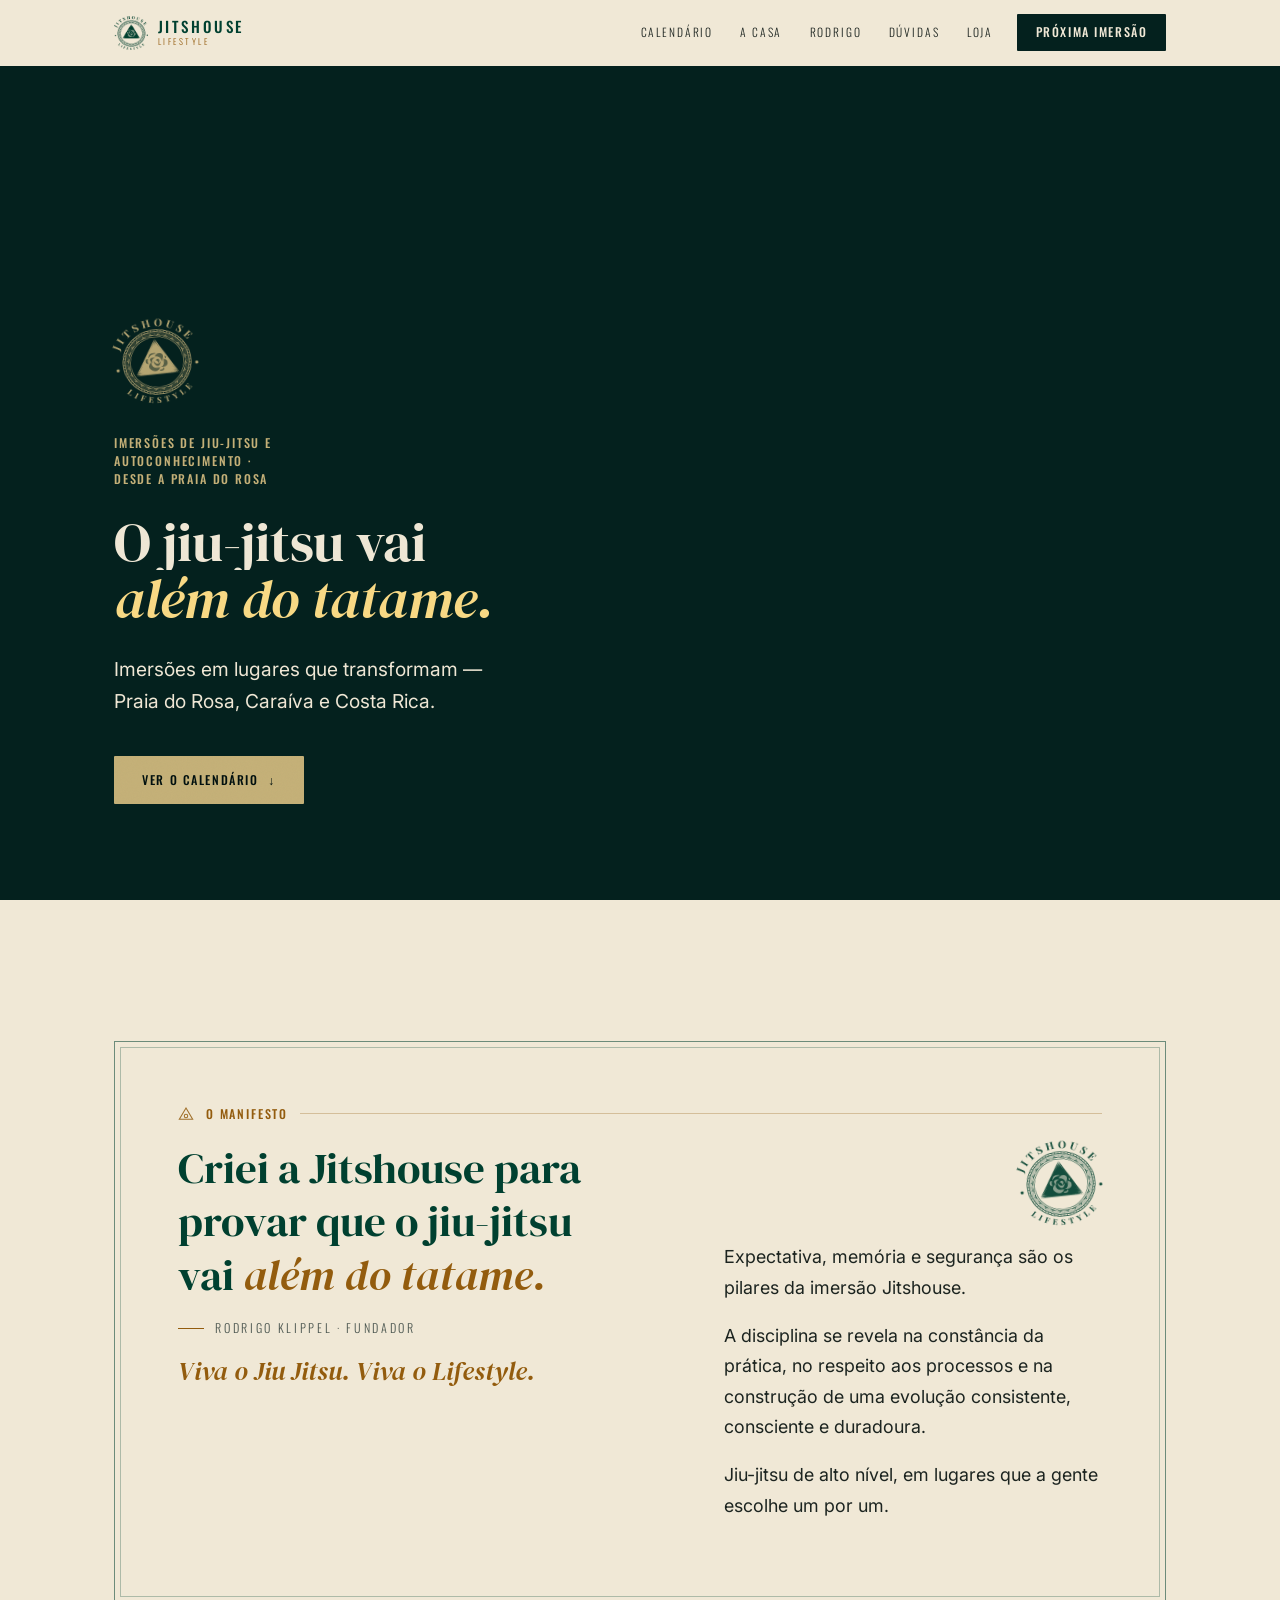
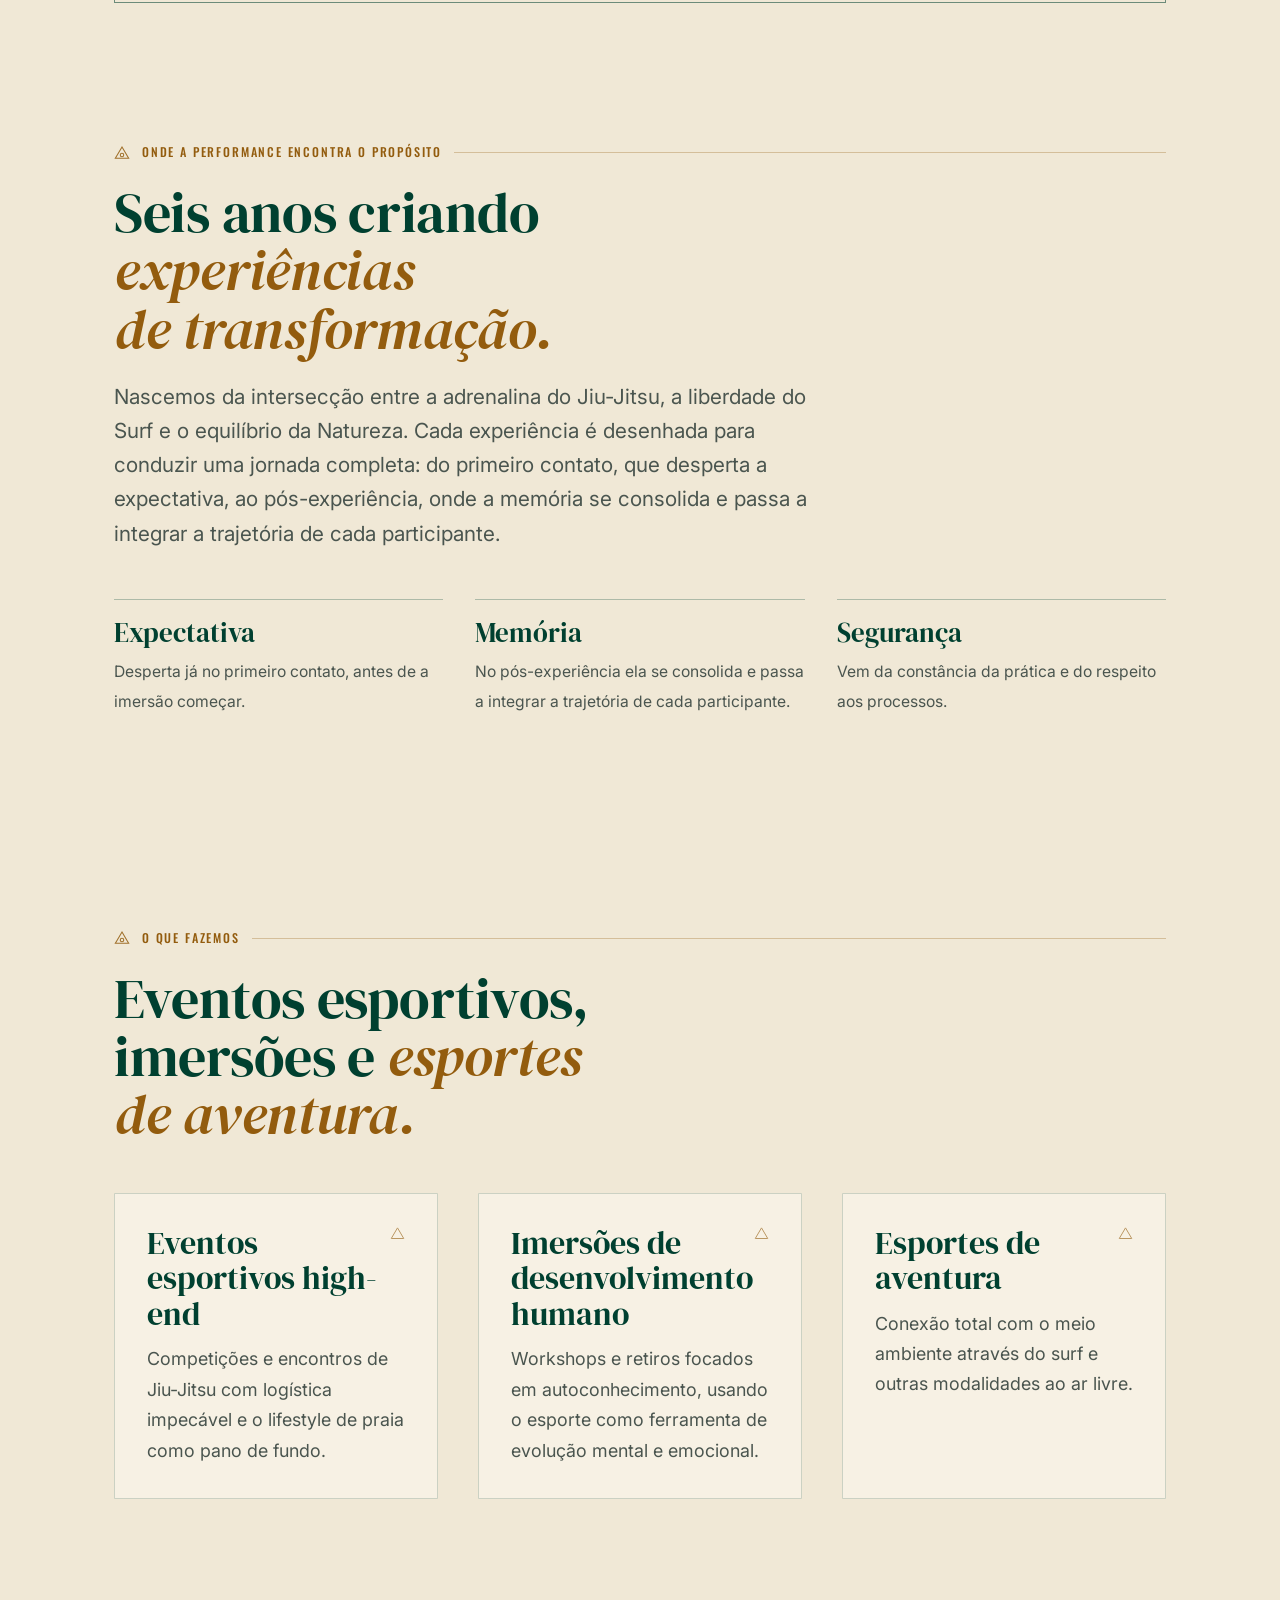
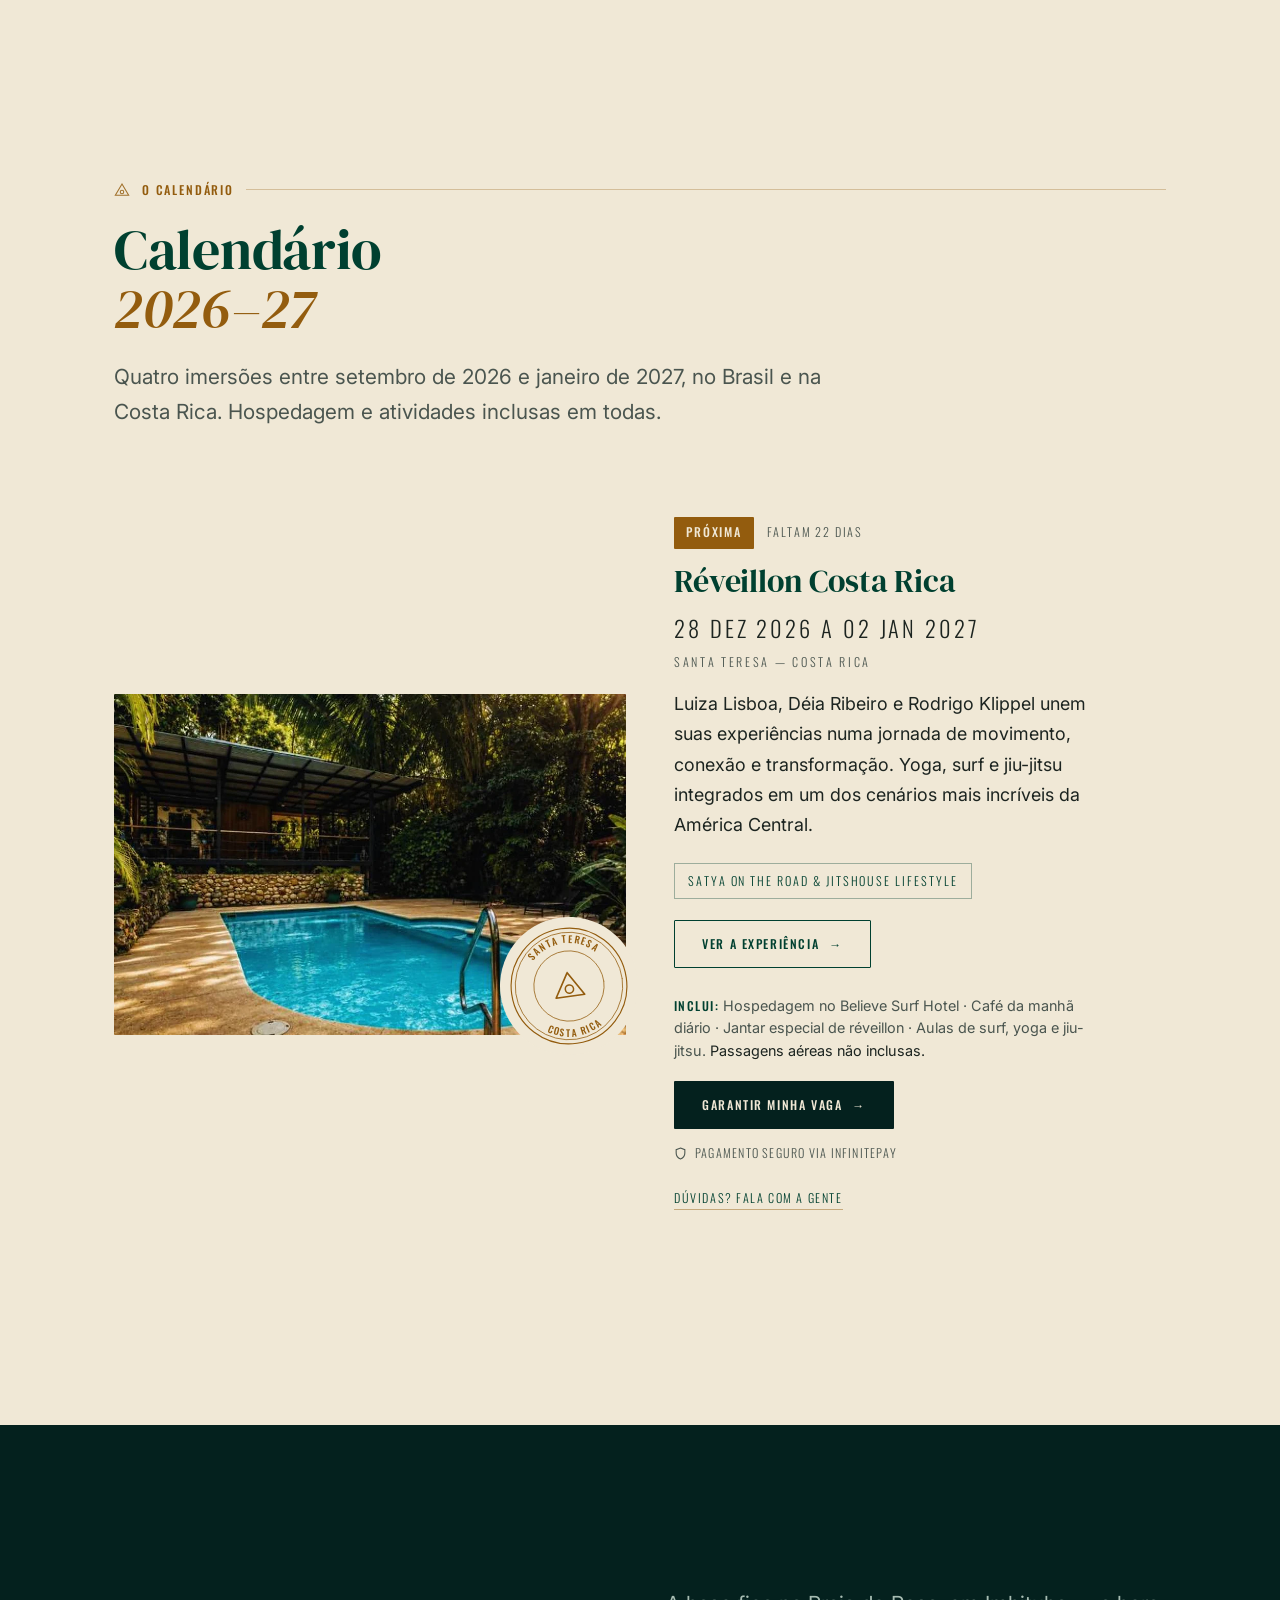
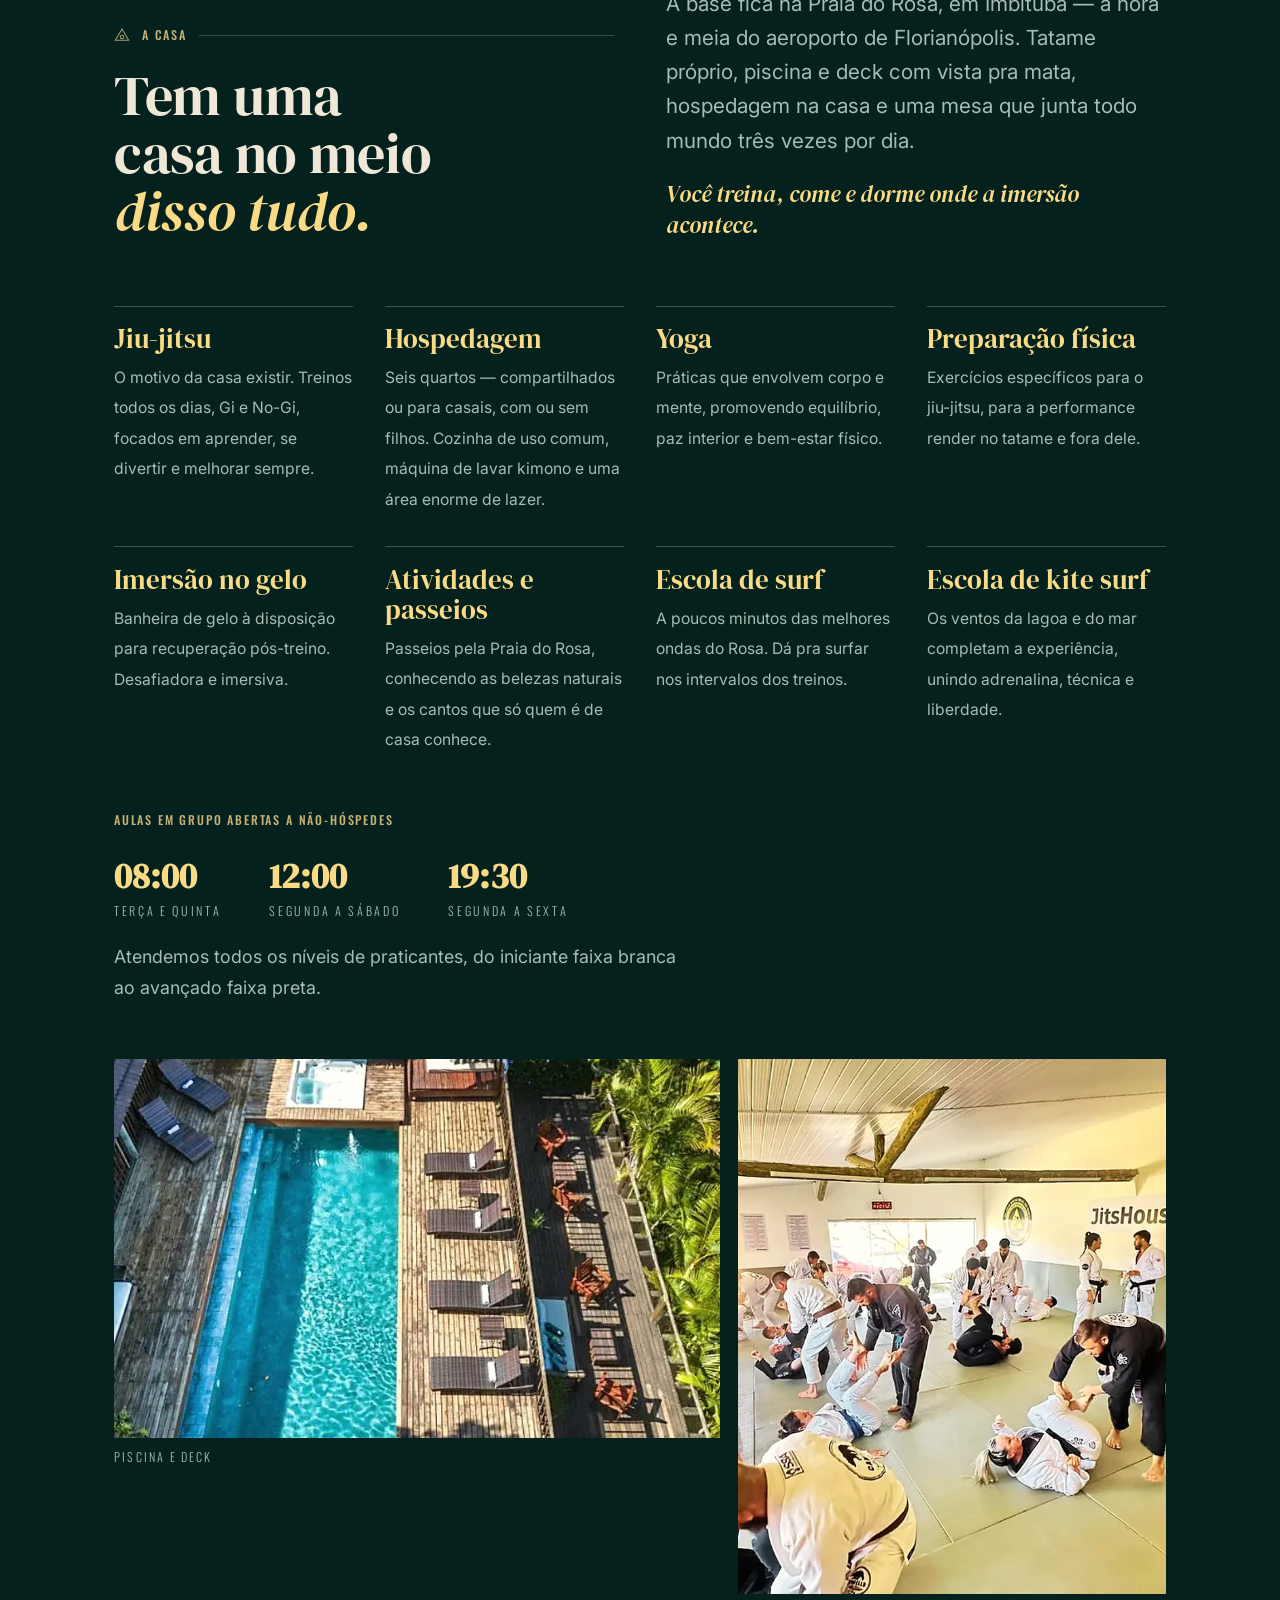
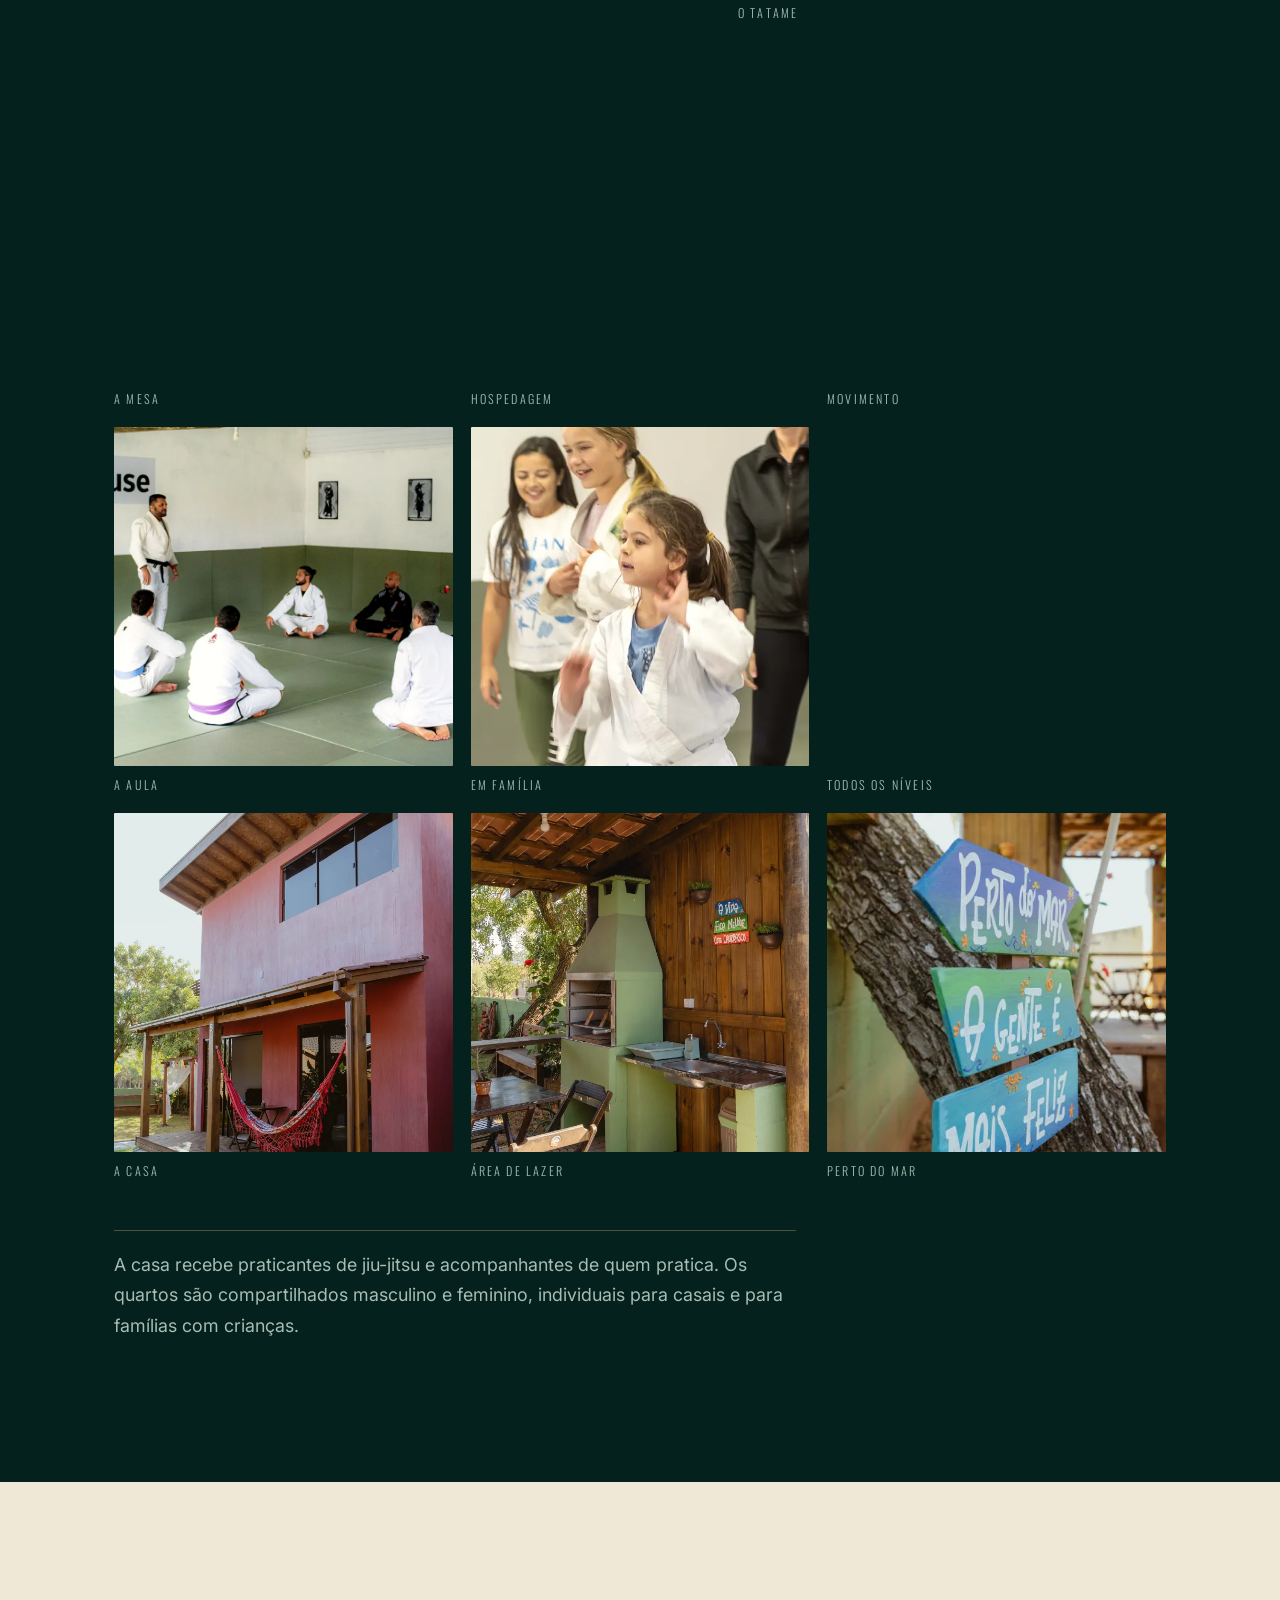
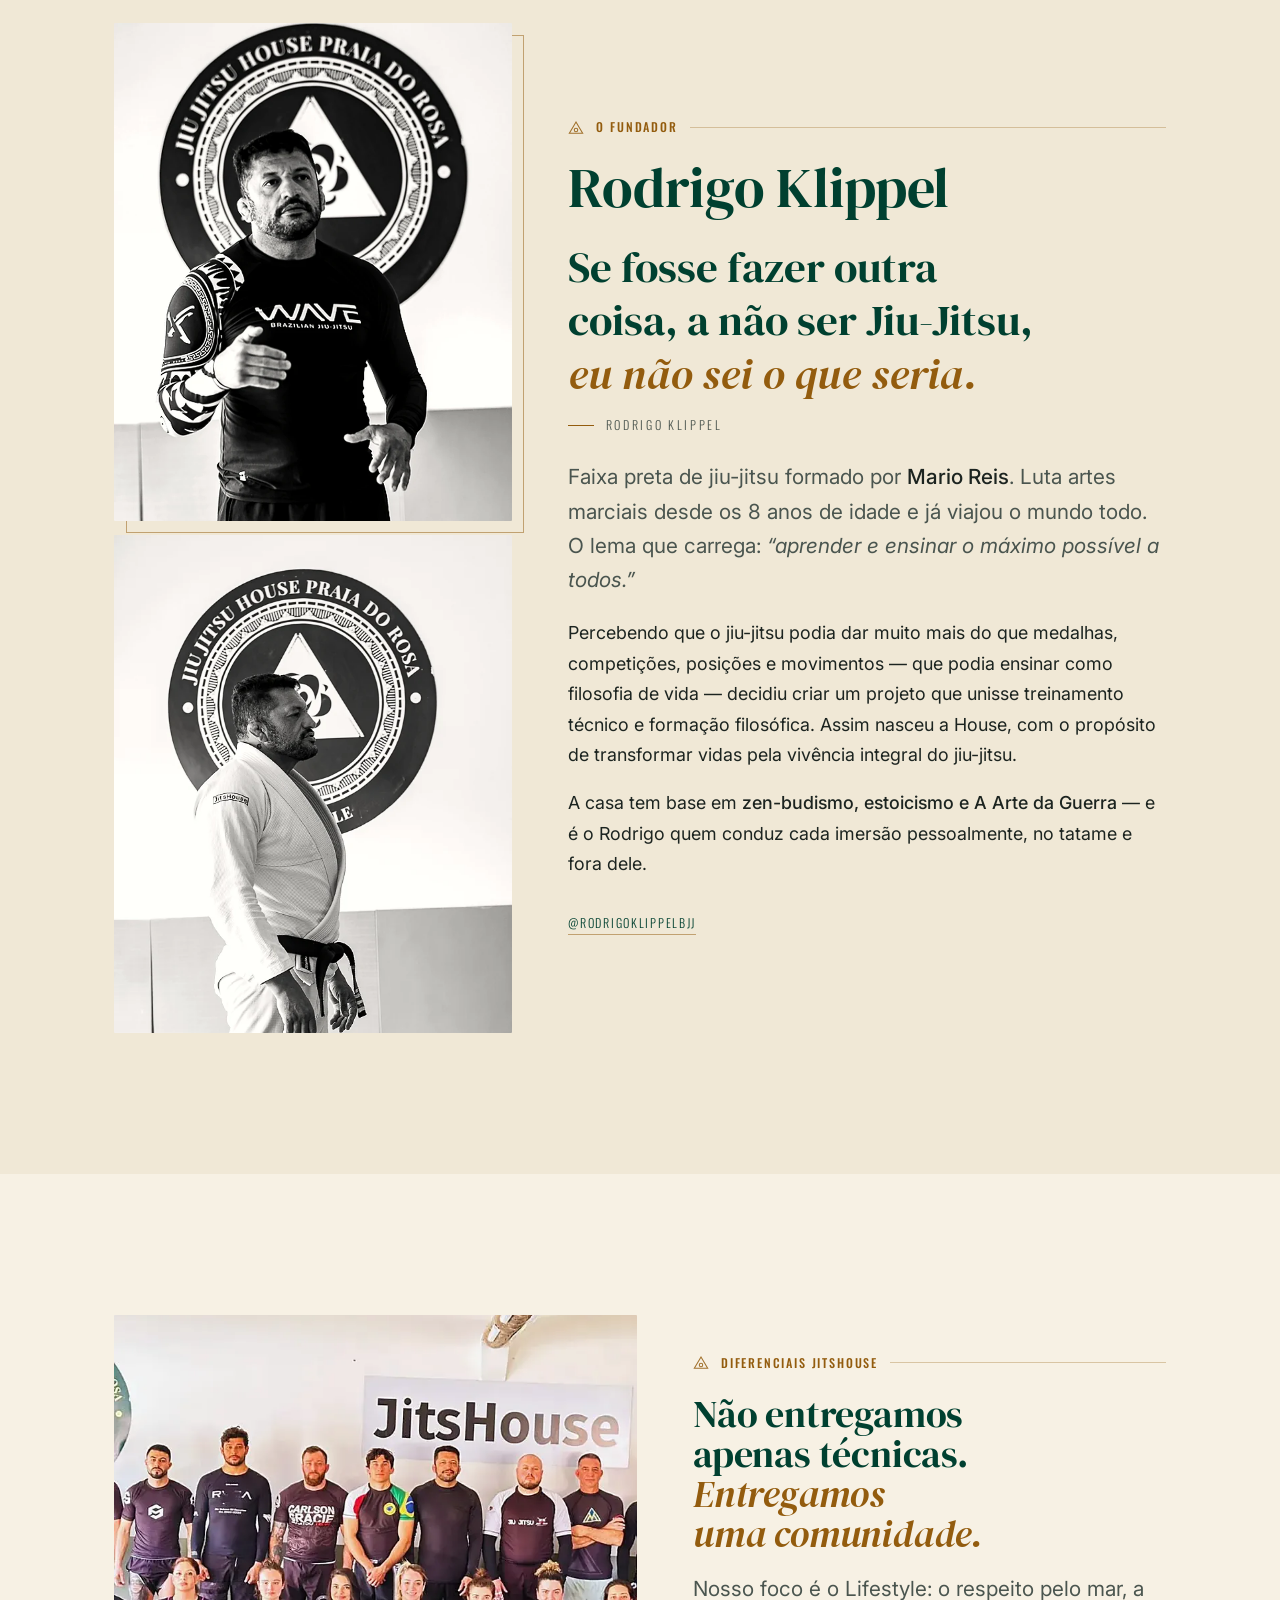
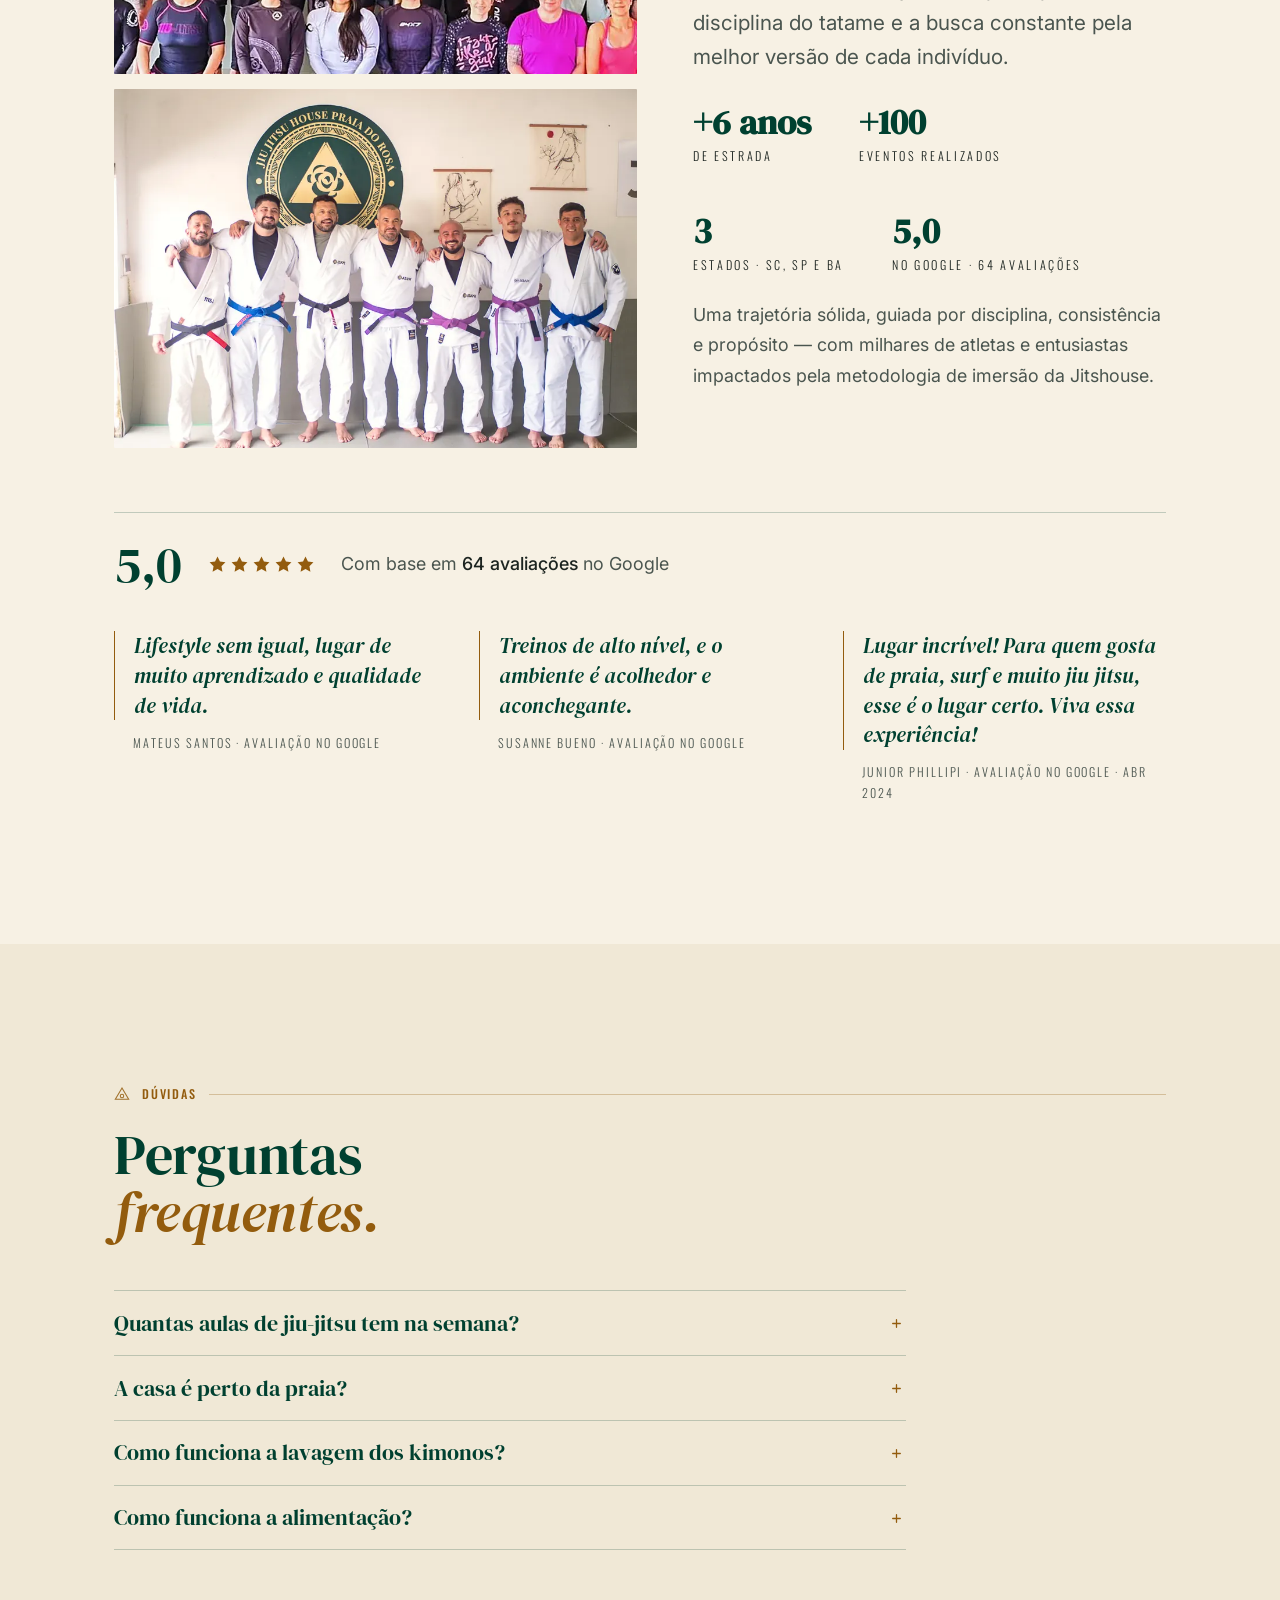
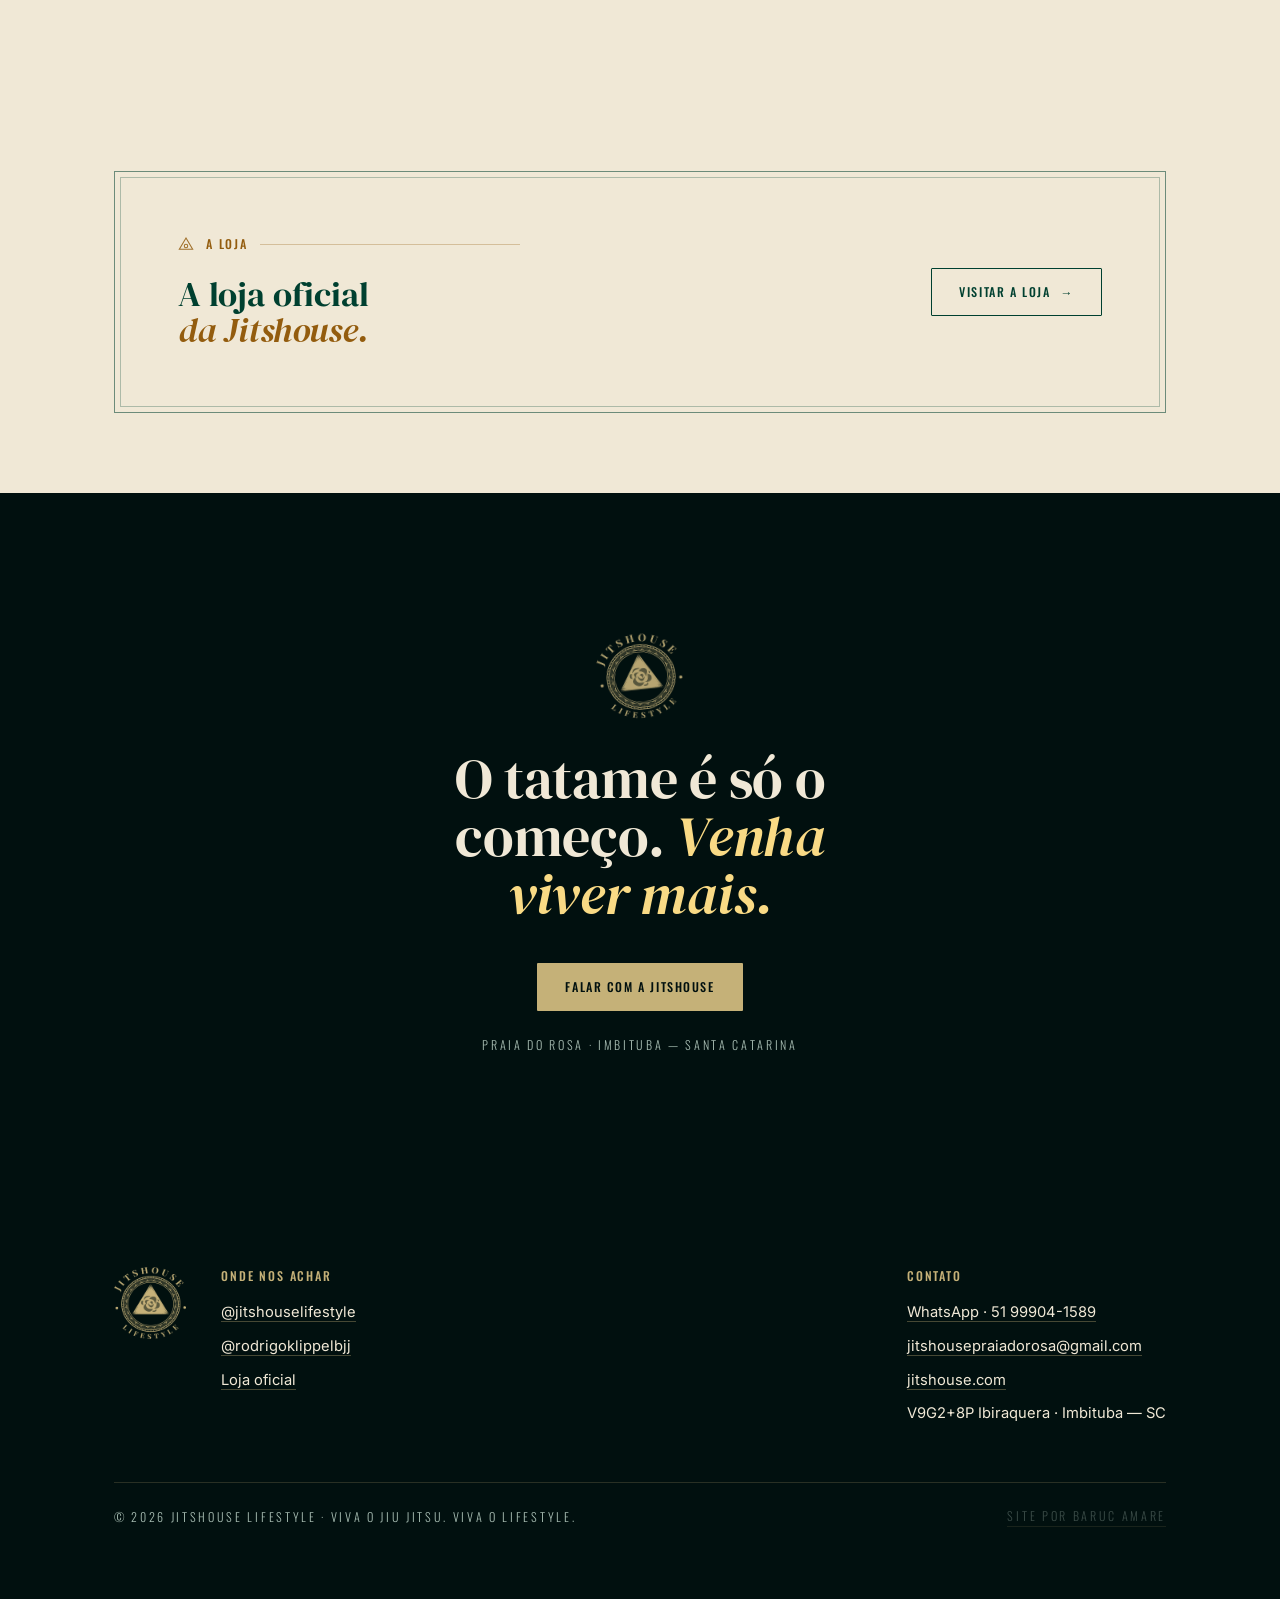
==== commit e5acfcb9: "fix: fotos de pessoas mal enquadradas ou moles, trocadas no proprio acervo Medi a nitidez de todas a" ====
--- a/index.html
+++ b/index.html
@@ -818,7 +818,7 @@
         <div class="rodrigo__foto">
           <img src="img/rodrigo.webp" alt="Retrato de Rodrigo Klippel, fundador e head coach da Jitshouse, diante do selo da casa." width="760" height="950" loading="lazy" decoding="async">
         </div>
-        <img src="img/ac/rodrigo-ensinando.webp" alt="Rodrigo Klippel em pé, explicando uma técnica para a turma sentada no tatame." width="506" height="632" loading="lazy" decoding="async">
+        <img src="img/ac/rodrigo-ensinando.webp" alt="Rodrigo Klippel de perfil, de kimono, diante do selo da casa." width="506" height="632" loading="lazy" decoding="async">
       </div>
     </div>
     <div>
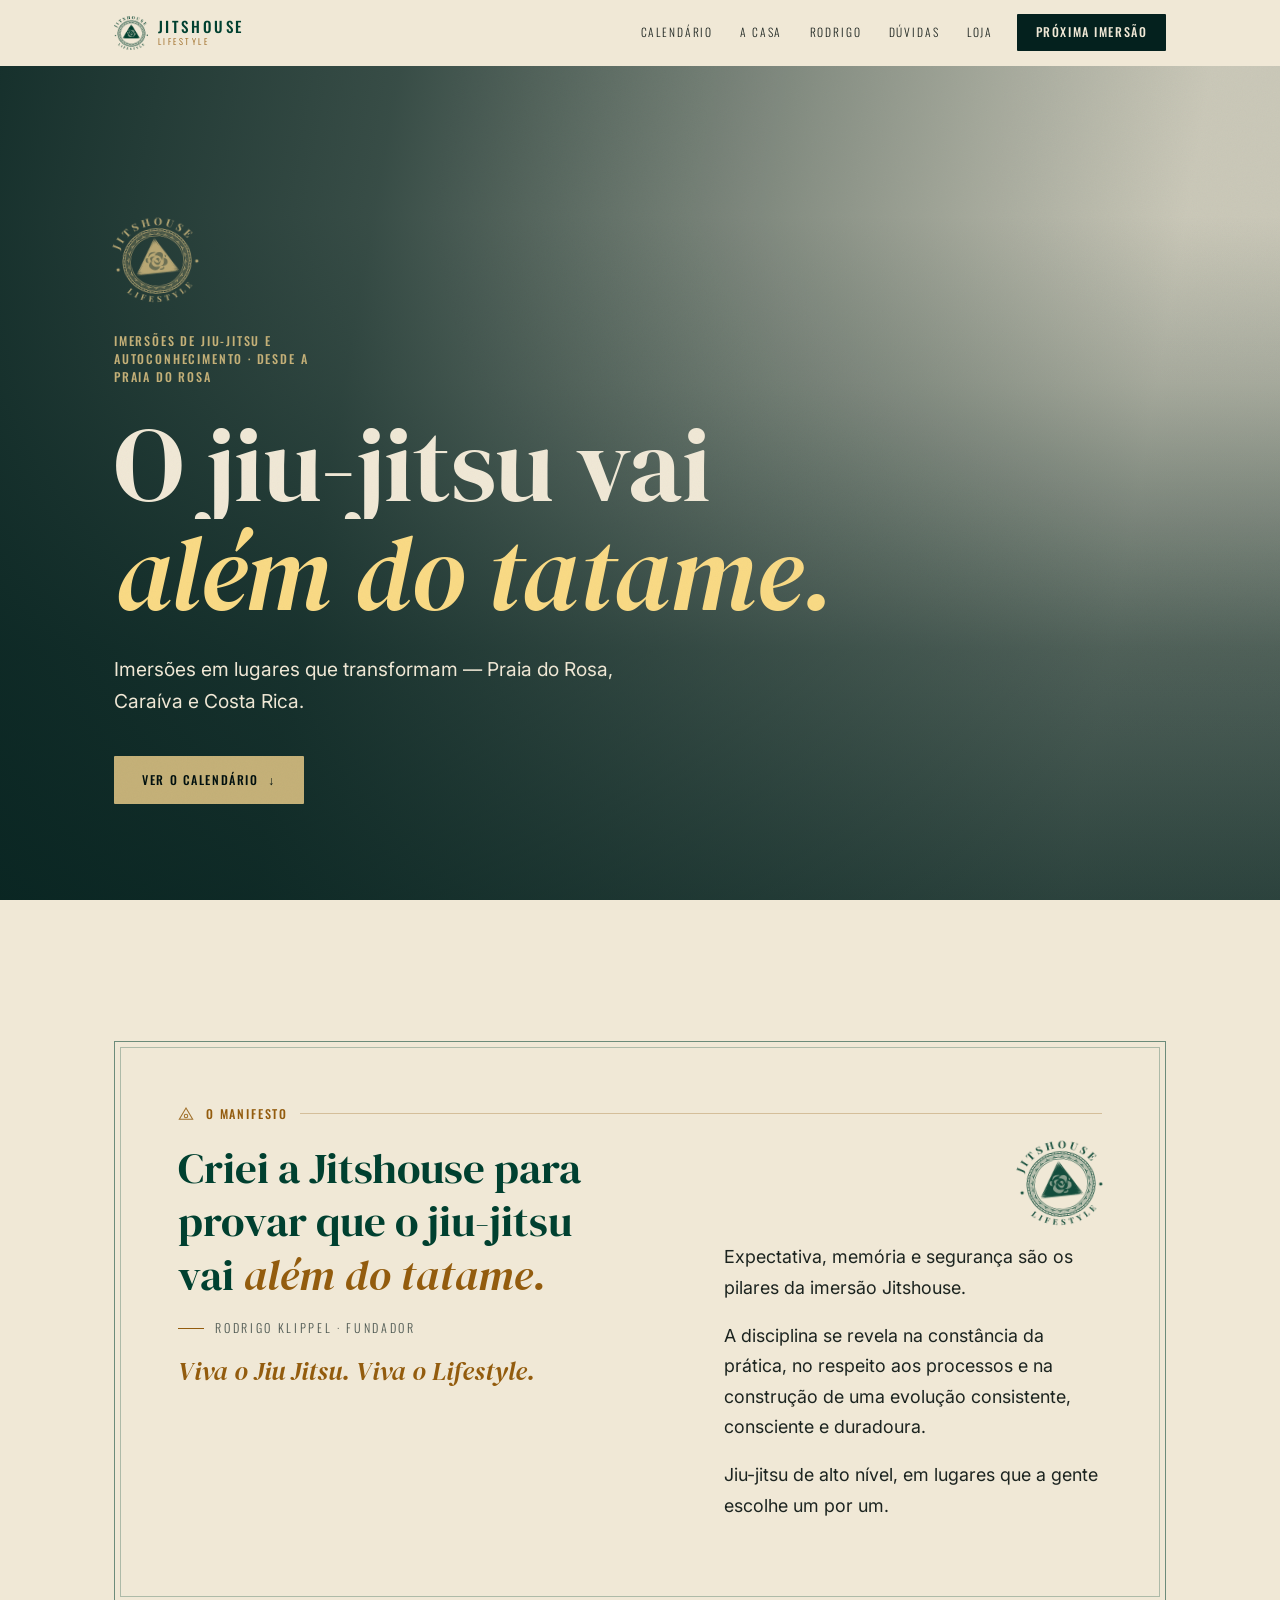
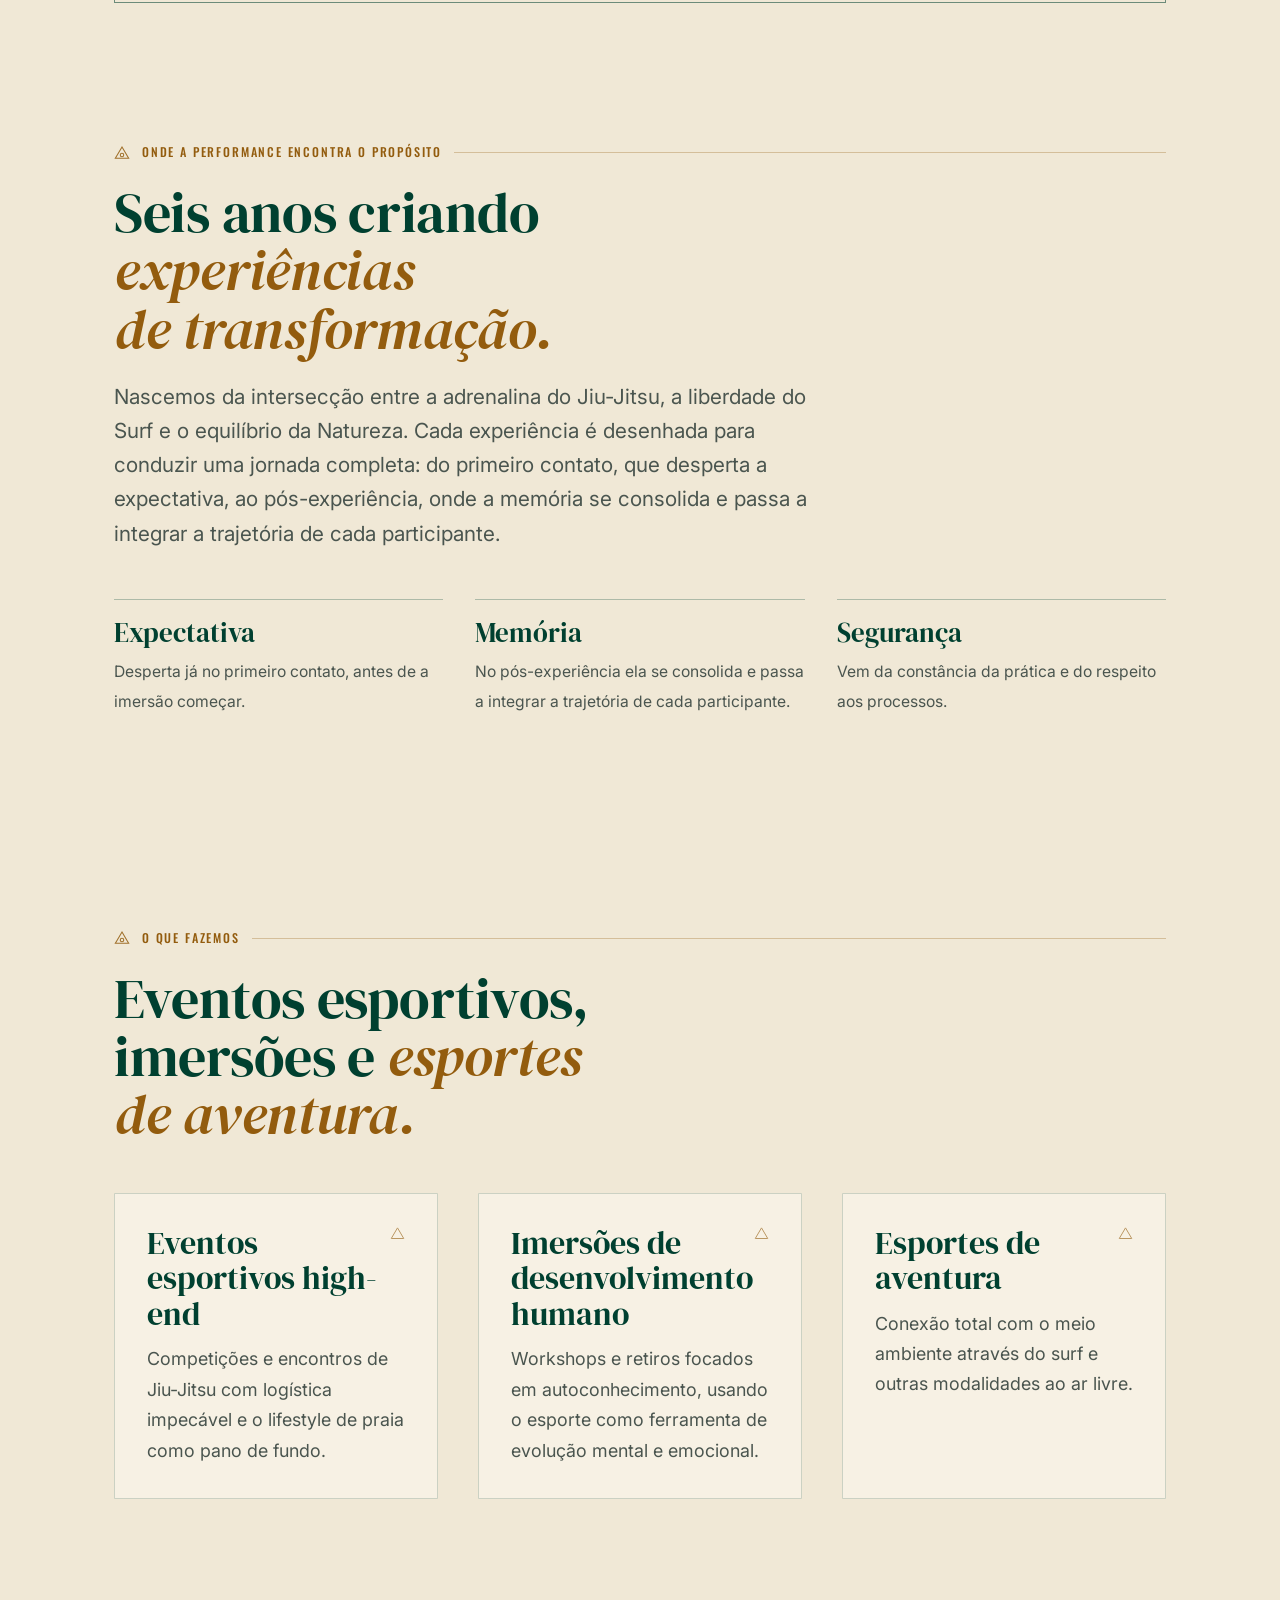
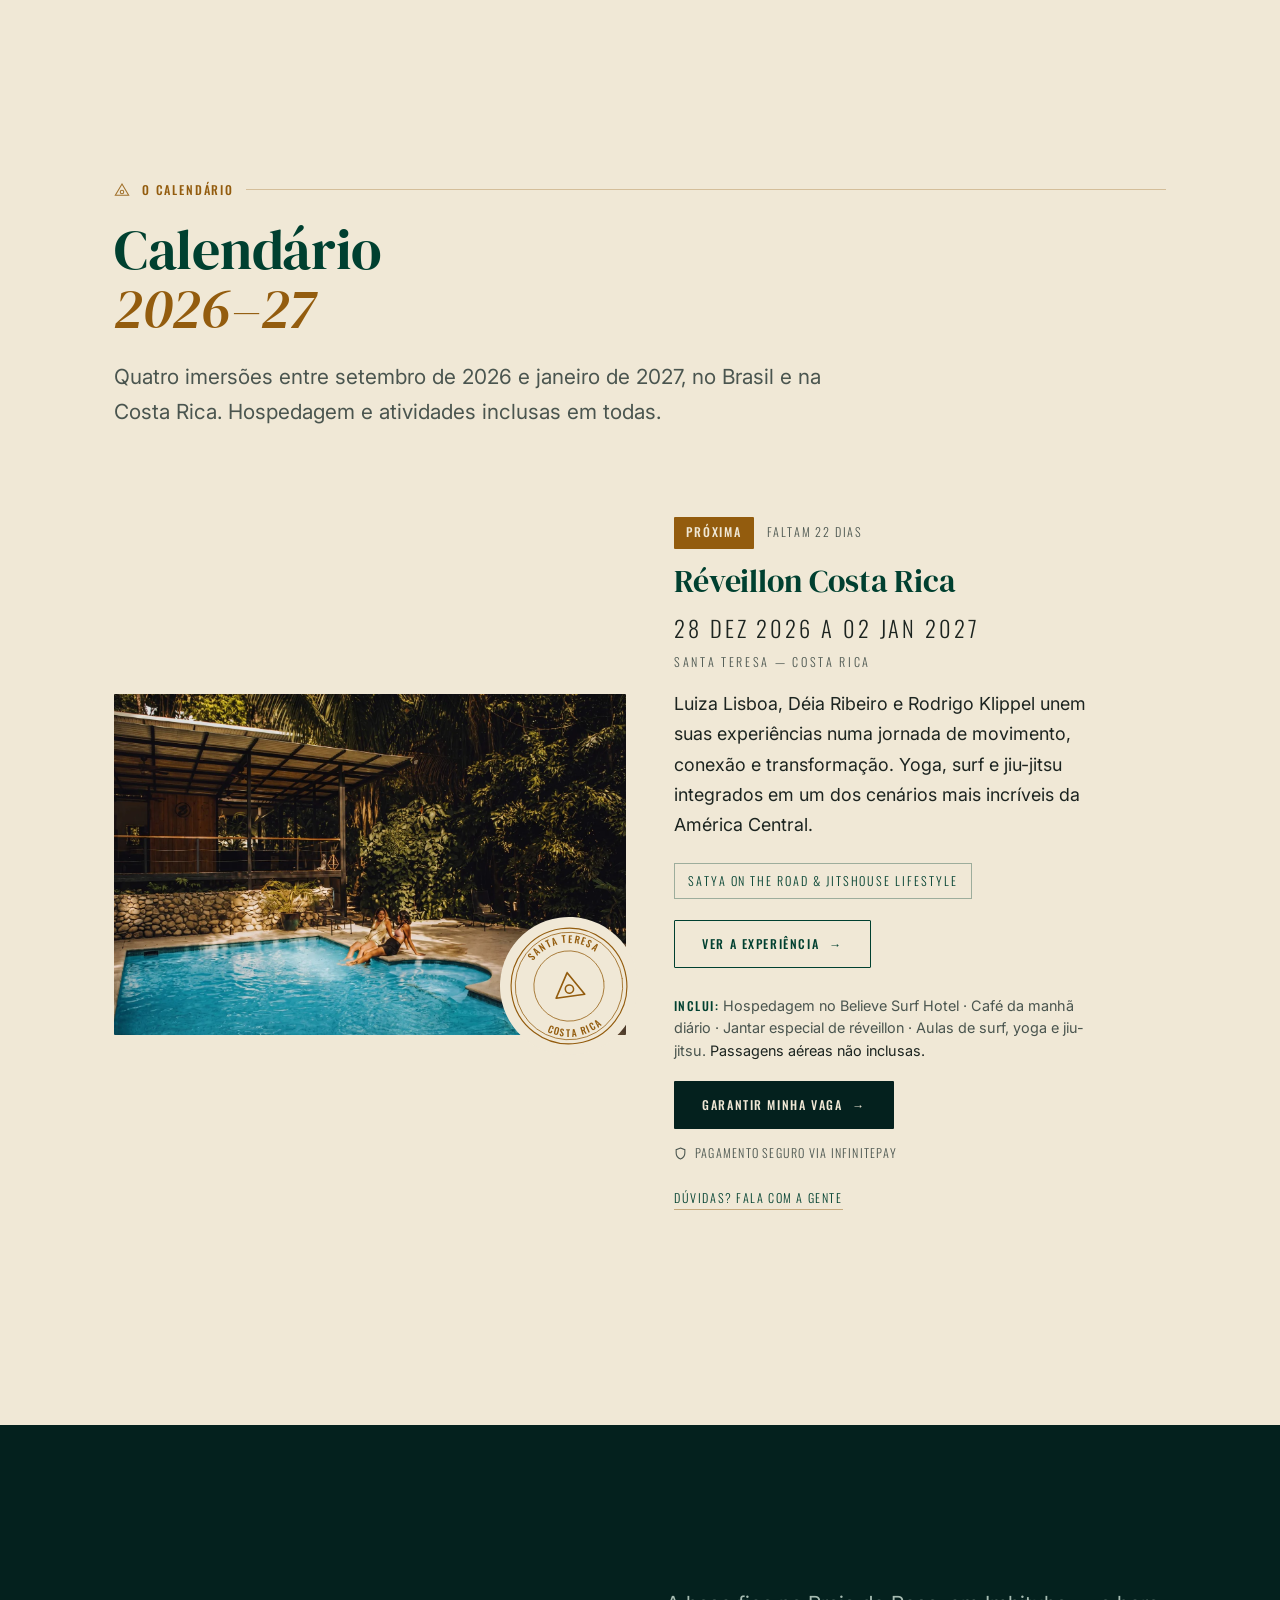
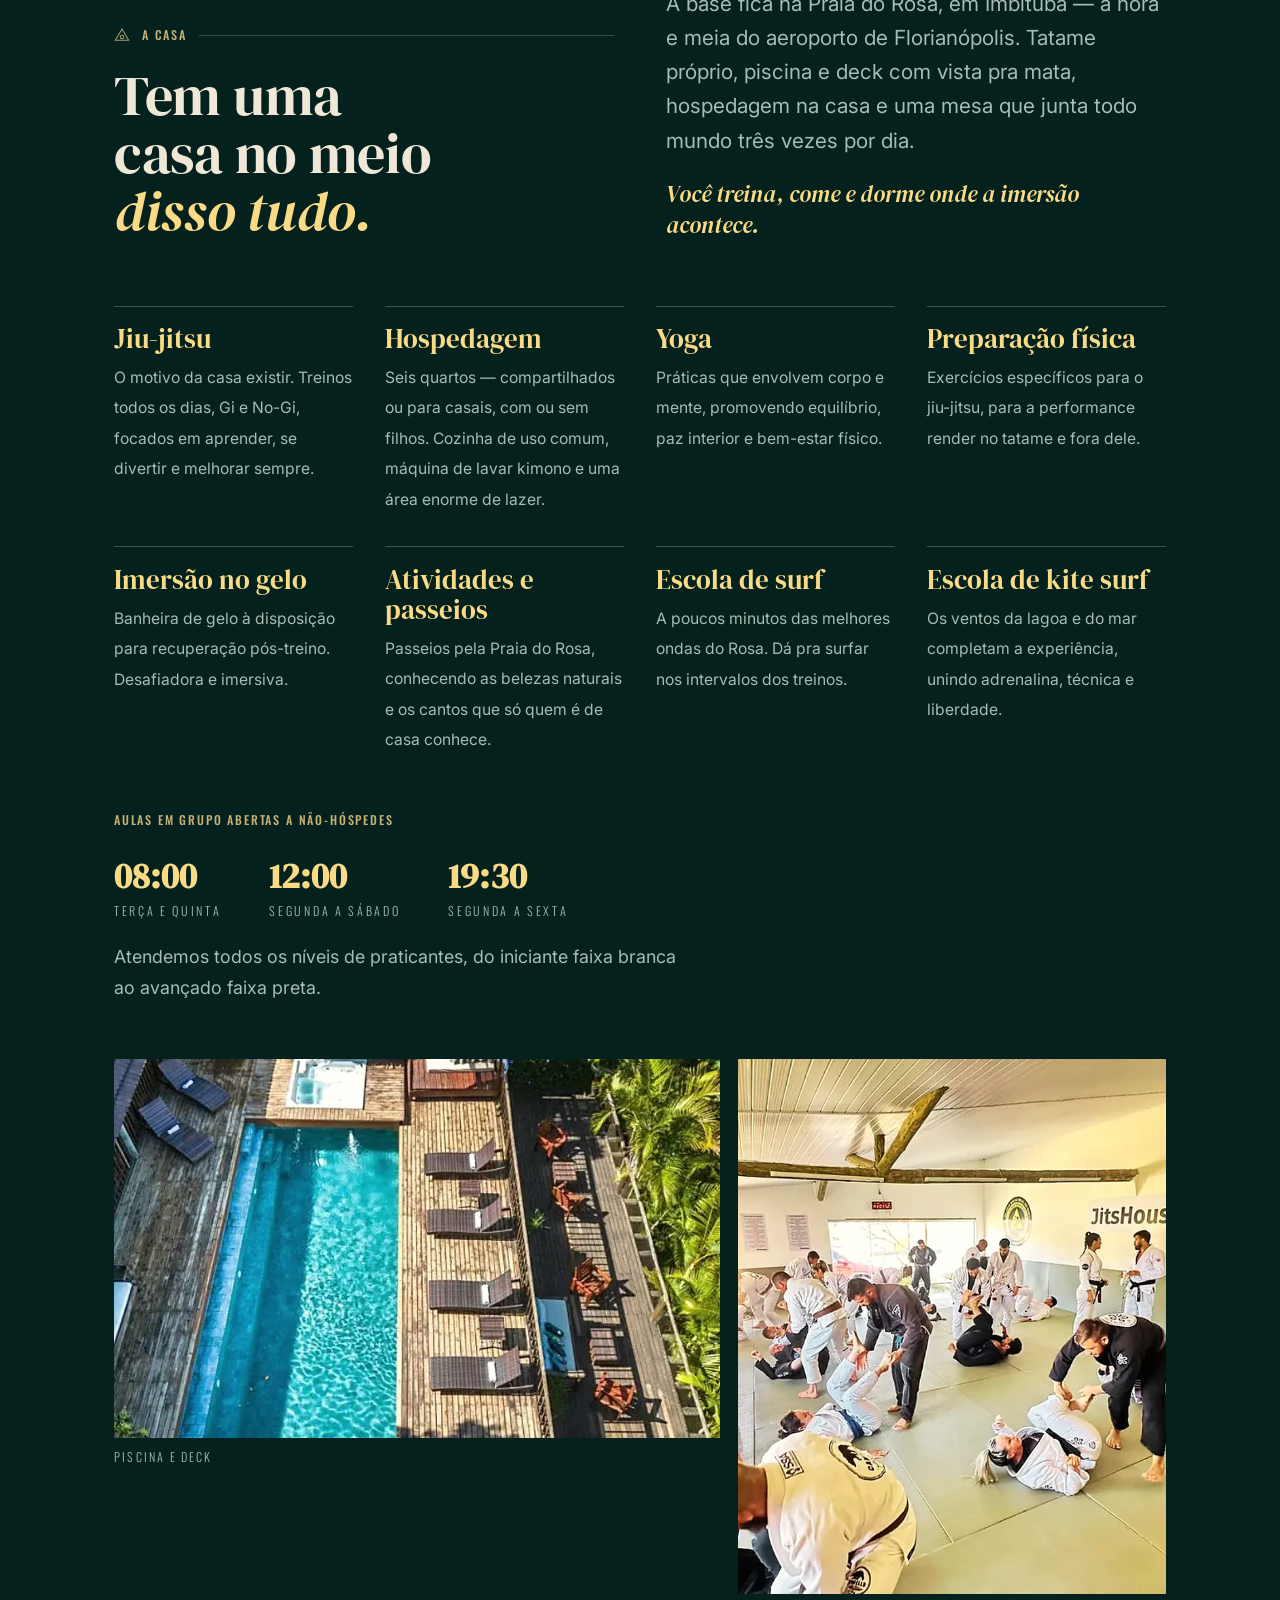
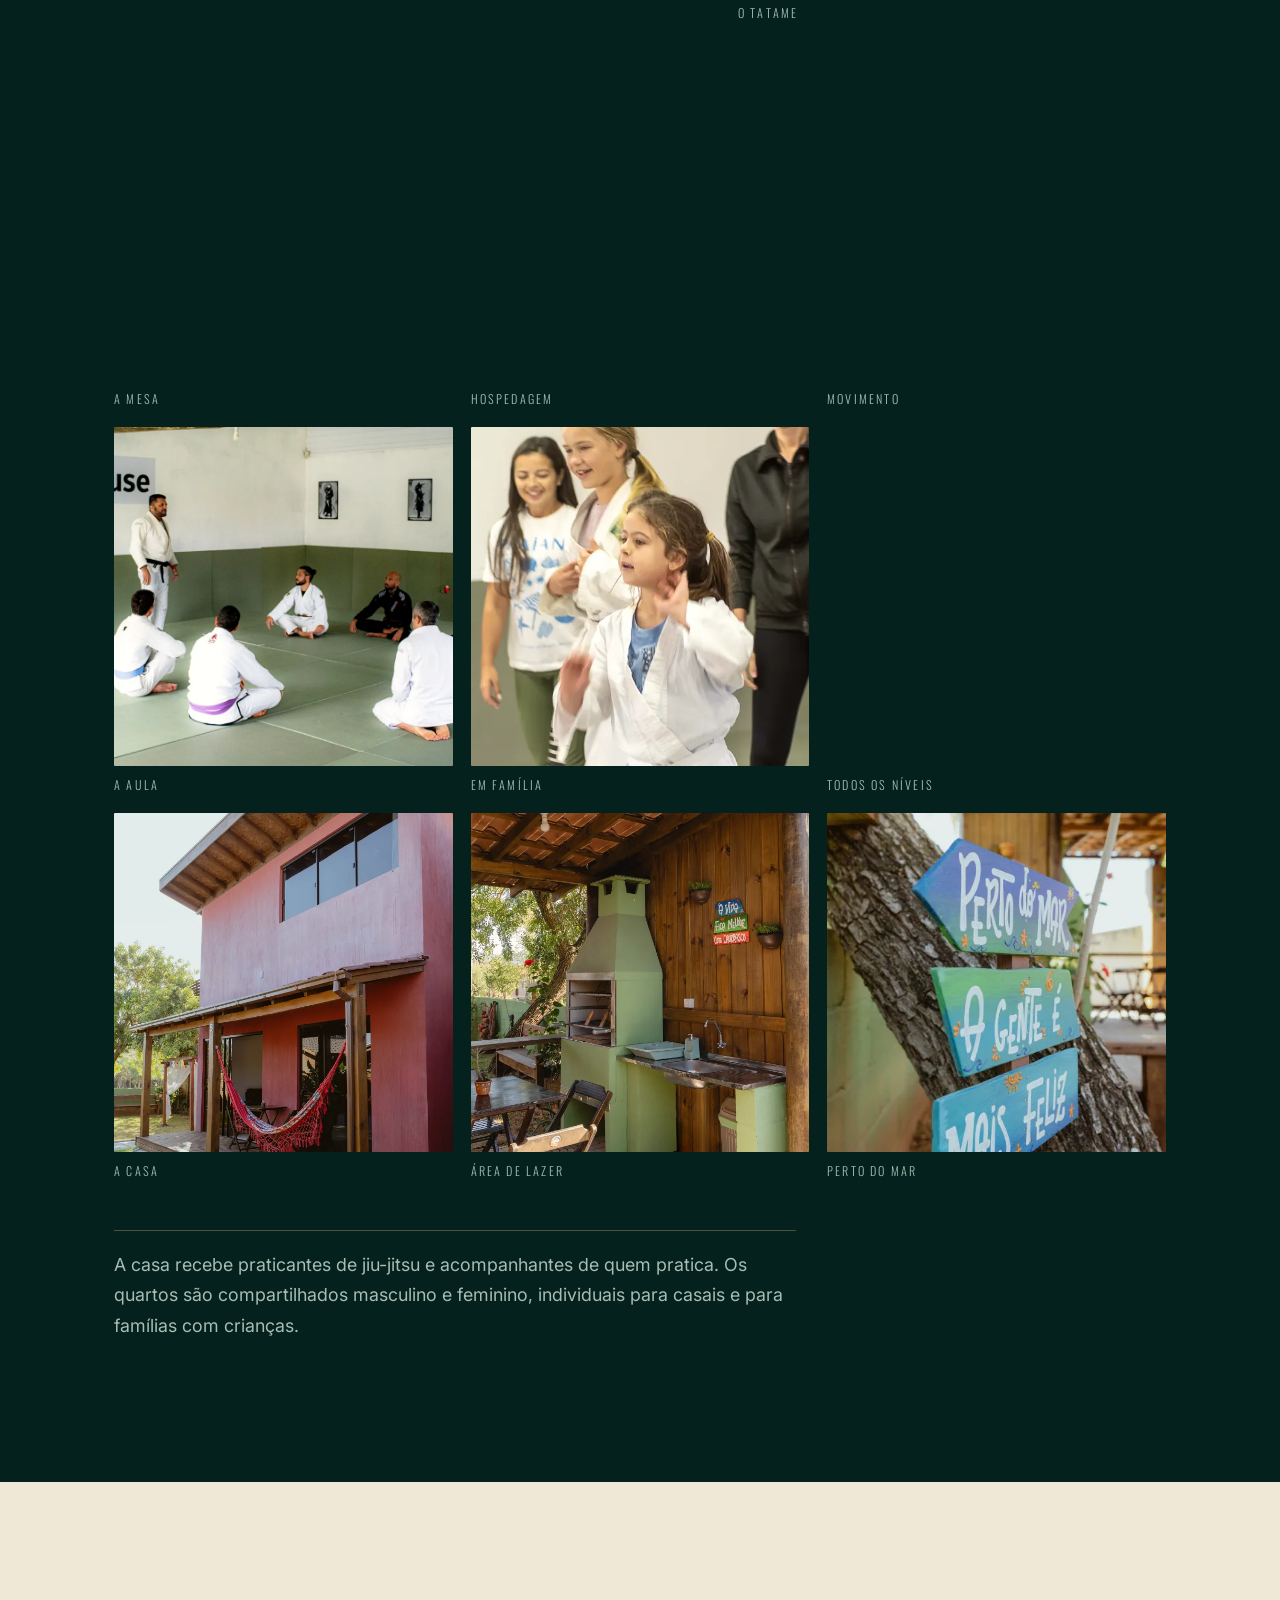
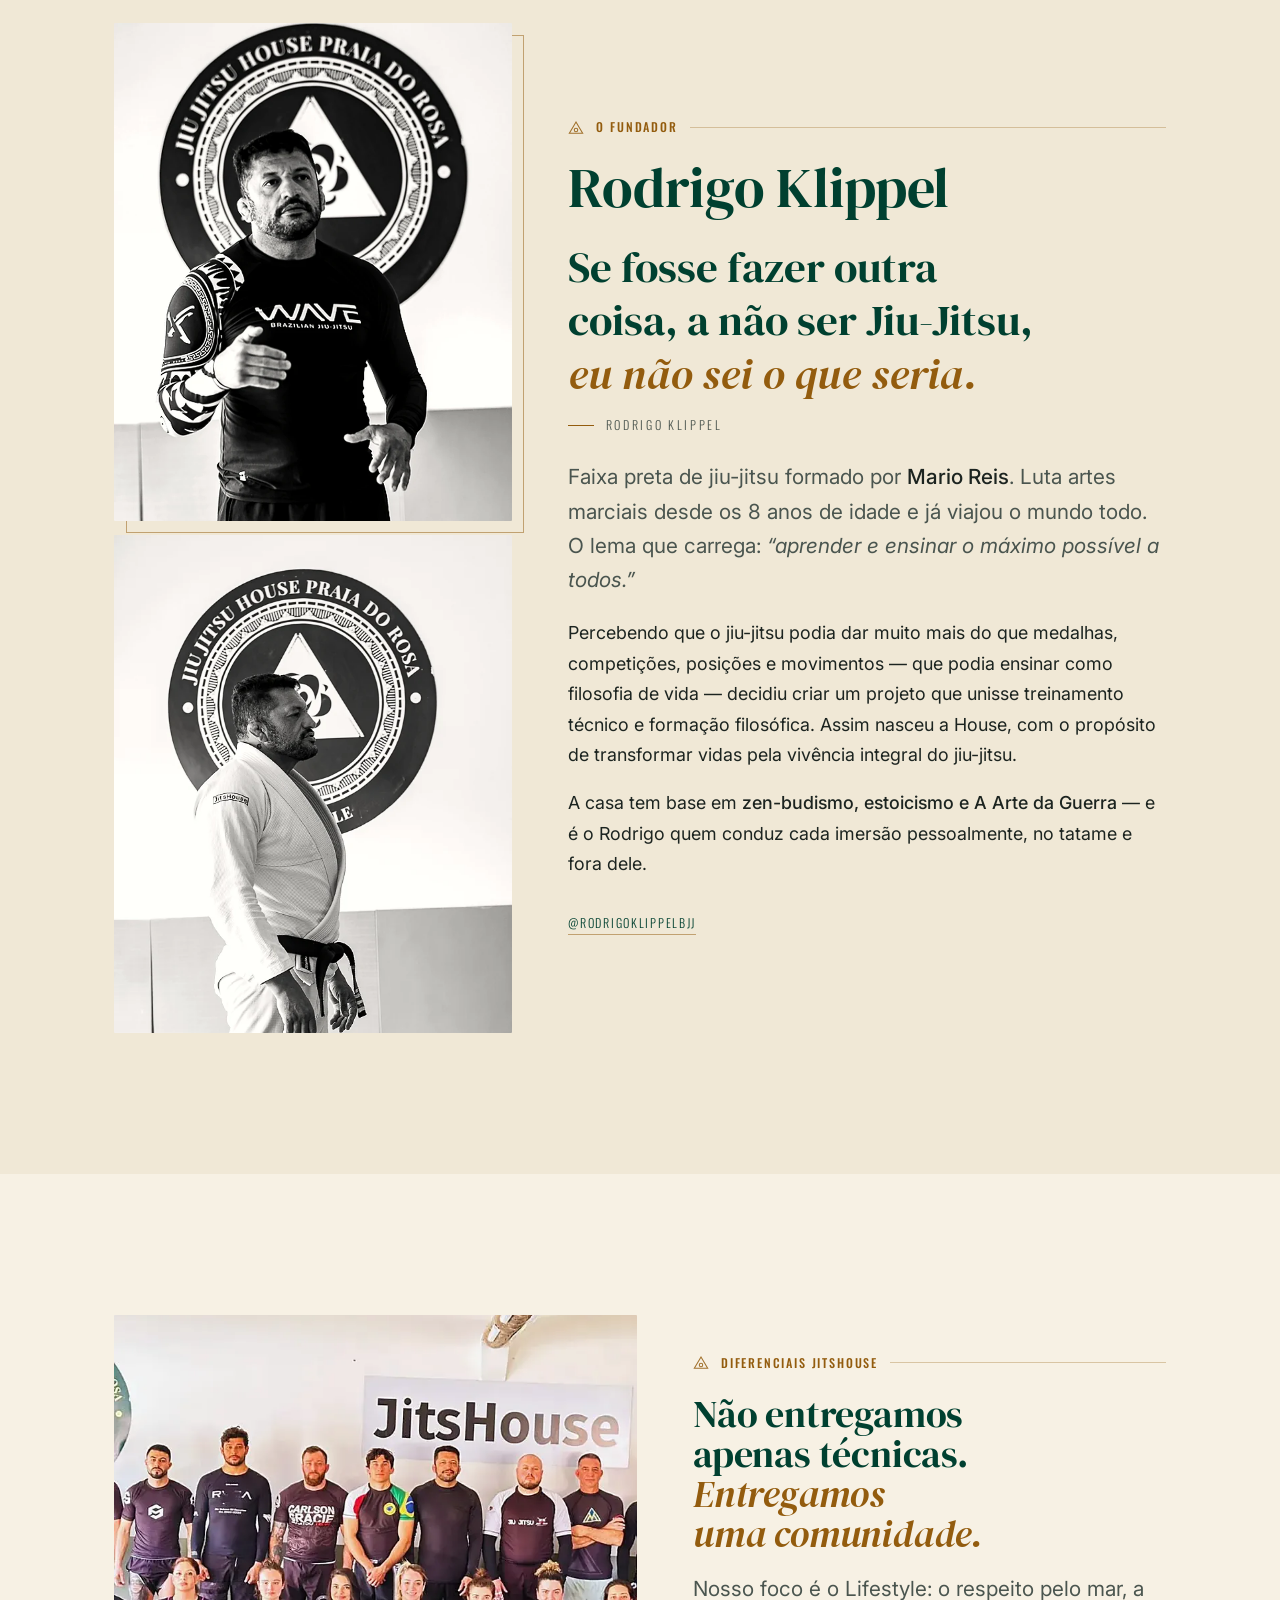
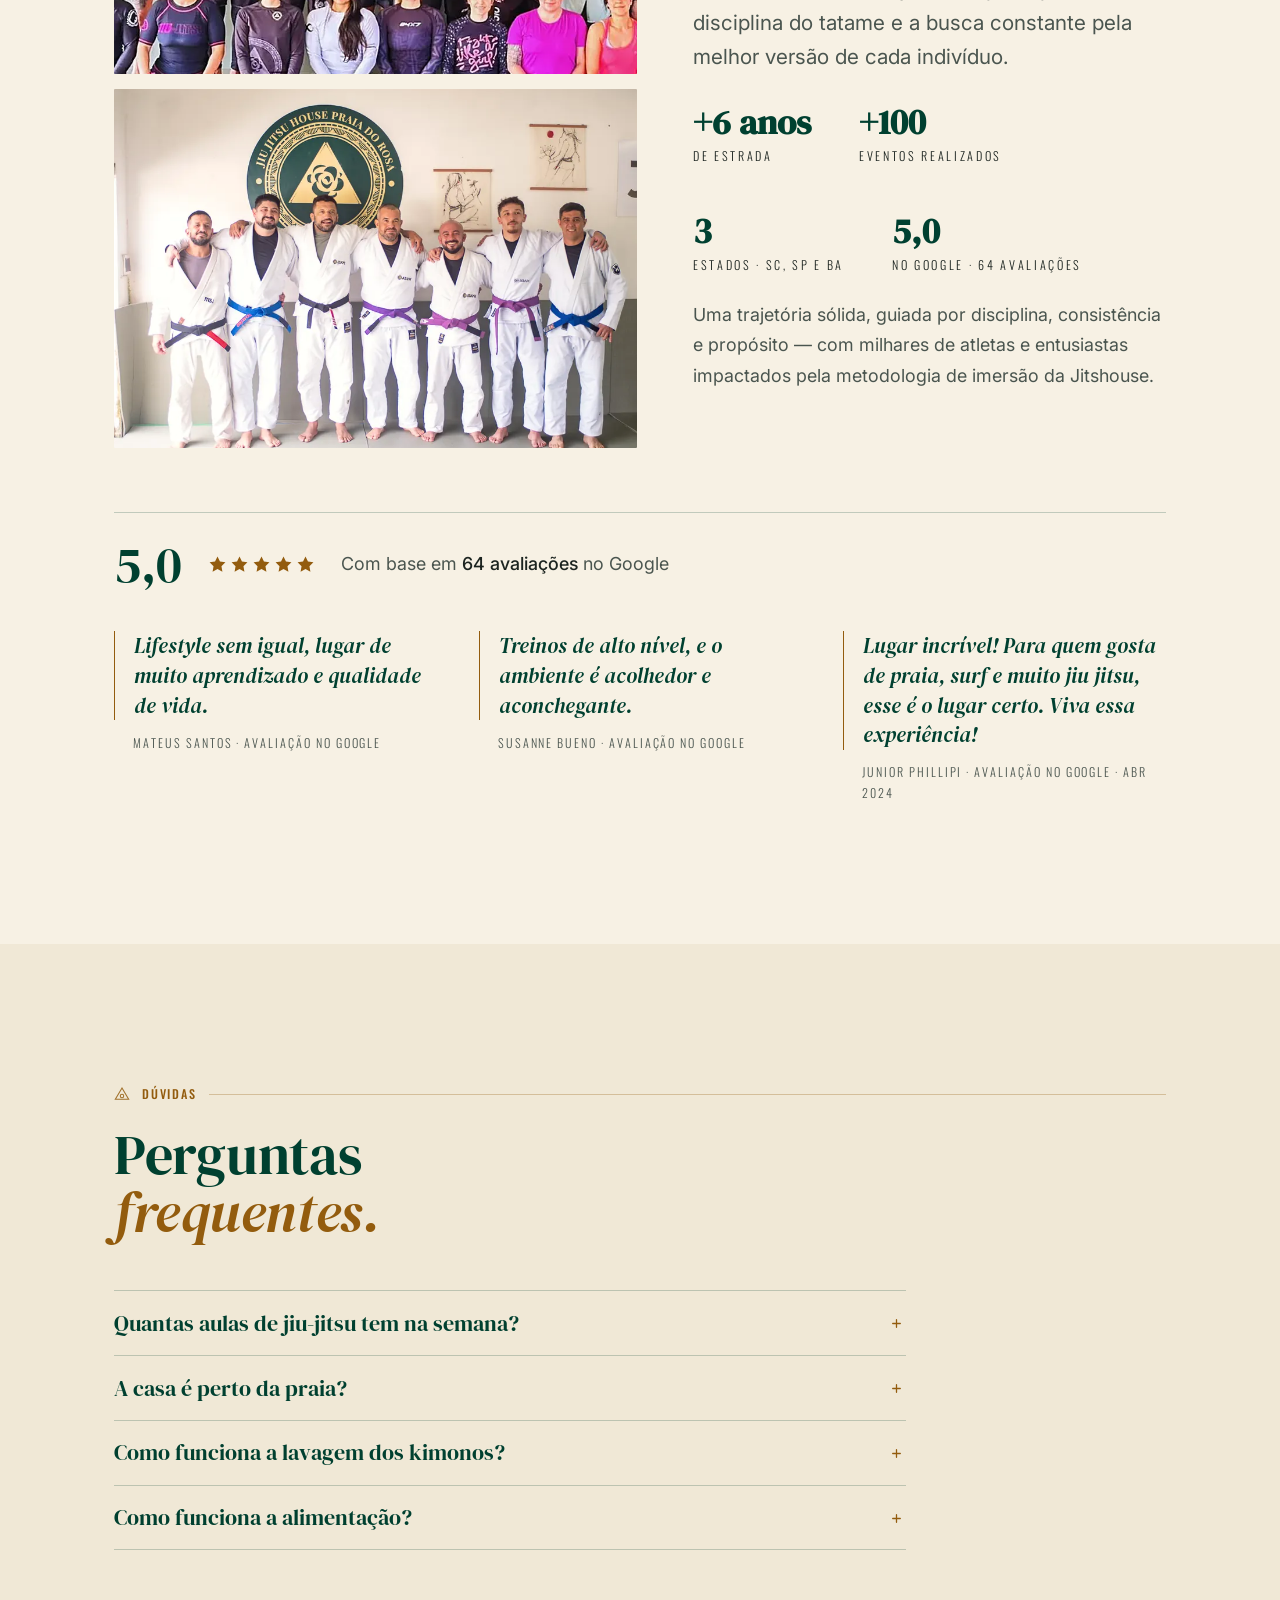
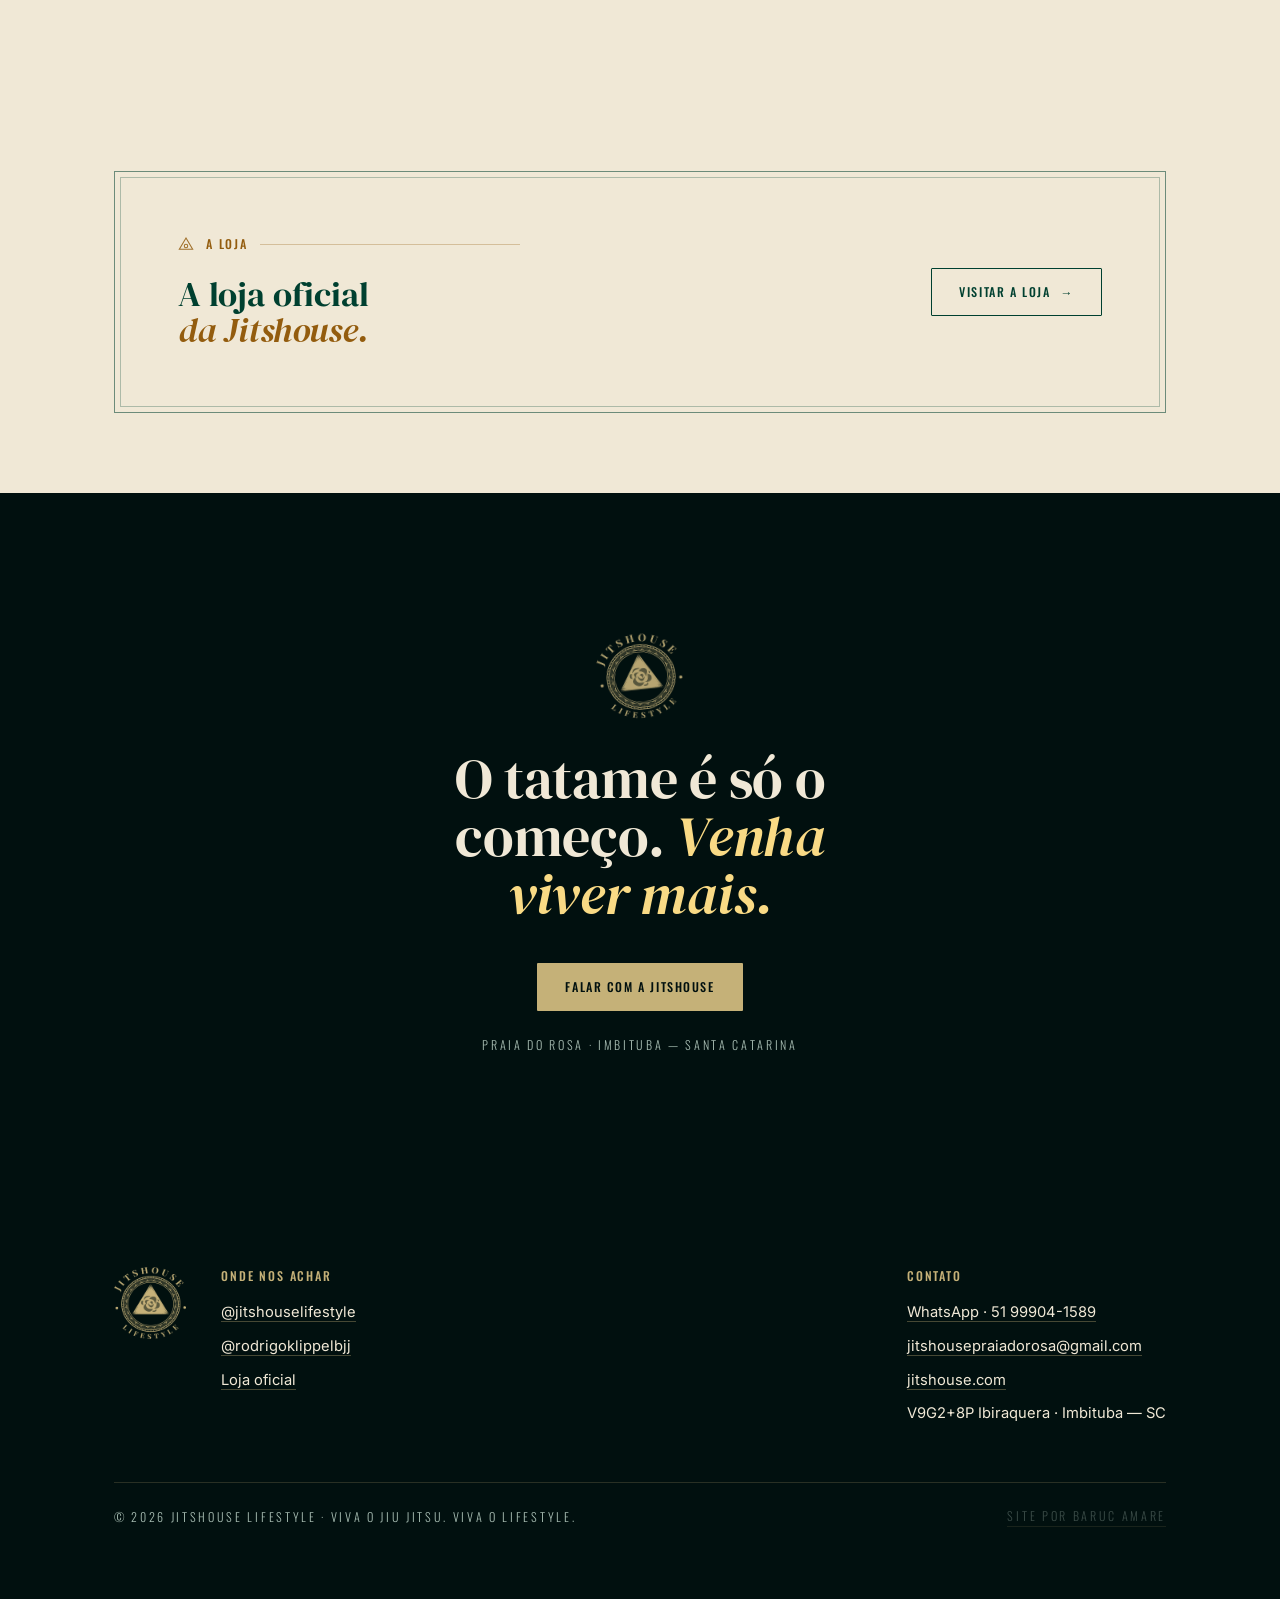
==== commit 6211e736: "feat: 6 imagens em 2K e o hero da home volta a sangrar a tela Chegaram os upscales por IA. Integrada" ====
--- a/index.html
+++ b/index.html
@@ -254,43 +254,10 @@
 .hero__sub{color:var(--papel); opacity:.94; max-width:46ch; margin:0 0 2.4rem; font-size:clamp(1rem,1.7vw,1.2rem)}
 .hero__carimbo{margin-bottom:1.9rem}
 
-/* ── ⚠ TEMPORÁRIO: contenção do hero no desktop ───────────────────
-   Isto é um remendo para a falta de resolução, NÃO uma decisão de
-   design. A foto tem ~800px de detalhe real (teto do acervo); esticada
-   na largura toda de um monitor ela precisa de 2,4x e fica mole. Aqui
-   ela passa a ocupar 56% da tela — exibida menor, volta a ficar nítida.
-   O campo escuro cobre o resto, então o texto segue claro sobre fundo
-   escuro e nenhuma cor, fonte ou alinhamento muda. No mobile continua
-   sangrando na tela toda, porque lá a resolução já dá conta.
-
-   ★ QUANDO CHEGAR O ARQUIVO EM 2K:
-     1. troque img/hero-desktop.webp e .jpg (o mobile usa hero-onda.*
-        e não é afetado)
-     2. APAGUE este bloco @media inteiro e o @media(min-width:1500px)
-        logo abaixo
-     3. o hero volta a sangrar a tela toda, como era
-   ─────────────────────────────────────────────────────────────── */
-@media(min-width:1000px){
-  .hero{background:var(--floresta)}
-  .hero picture{position:absolute; top:0; right:0; bottom:0; width:56%; z-index:-2}
-  .hero__foto{position:static; width:100%; height:100%}
-  .hero__veu{
-    background:
-      linear-gradient(90deg, var(--floresta) 0%, var(--floresta) 34%, rgba(4,33,30,.94) 44%, rgba(4,33,30,.62) 55%, rgba(4,33,30,.22) 70%, rgba(4,33,30,.04) 88%, rgba(4,33,30,0) 100%),
-      linear-gradient(to top, rgba(4,33,30,.40), rgba(4,33,30,0) 45%);
-  }
-  .hero__in{max-width:min(50%,640px)}
-  /* a coluna estreitou, então o display acompanha: a headline volta a
-     cair em duas linhas, sem hifenizar no meio da palavra */
-  .hero h1{font-size:clamp(2.6rem,4.3vw,4.3rem)}
-  .hero__sub{max-width:34ch}
-  .hero__eyebrow{max-width:30ch}
-}
-@media(min-width:1500px){
-  .hero picture{width:58%}
-  .hero__in{max-width:min(44%,660px)}
-  .hero h1{font-size:clamp(3rem,3.5vw,4.6rem)}
-}
+/* O hero volta a sangrar a tela toda: o arquivo do desktop agora tem
+   2000px de detalhe real (upscale por IA a partir do original), então
+   não precisa mais ser contido. O mobile segue com hero-onda.*, que
+   não foi alterado. */
 
 /* ── manifesto ───────────────────────────────────────────────────── */
 .manifesto__grid{display:grid; gap:clamp(2rem,5vw,4rem)}
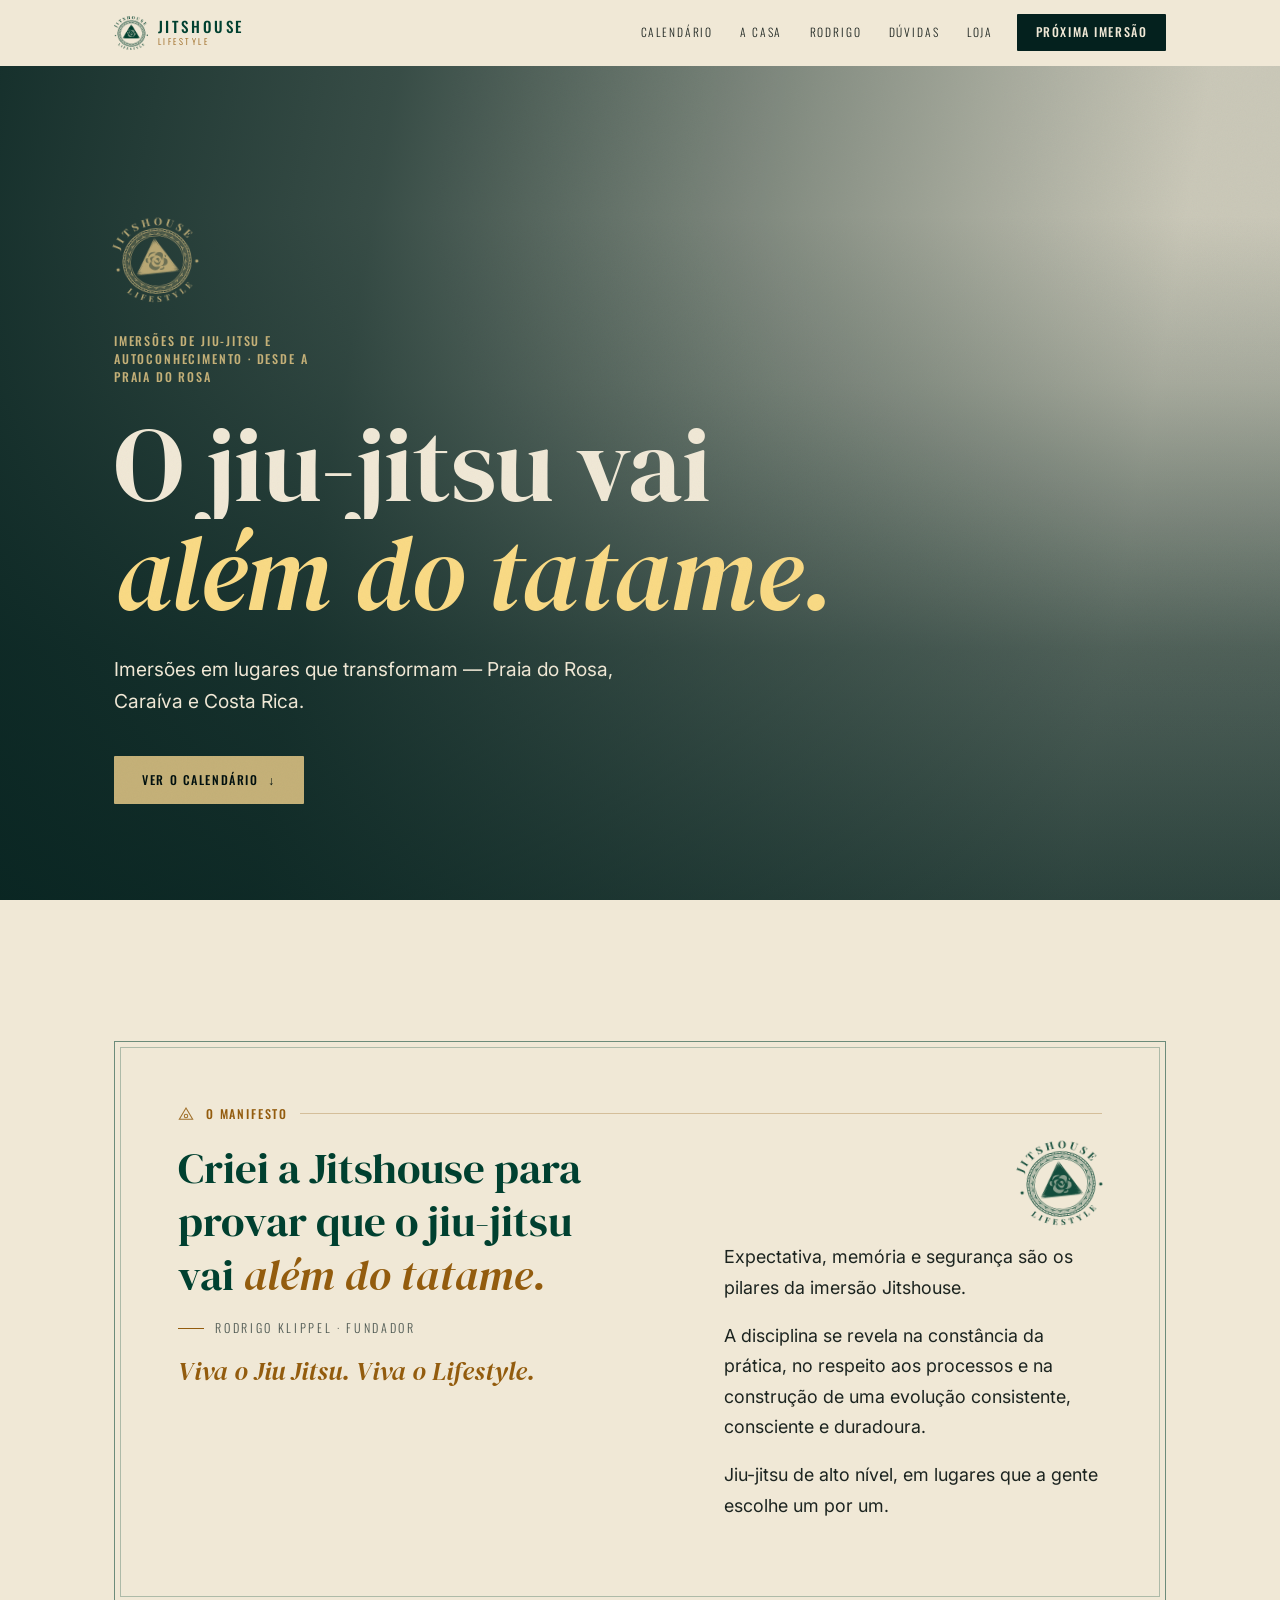
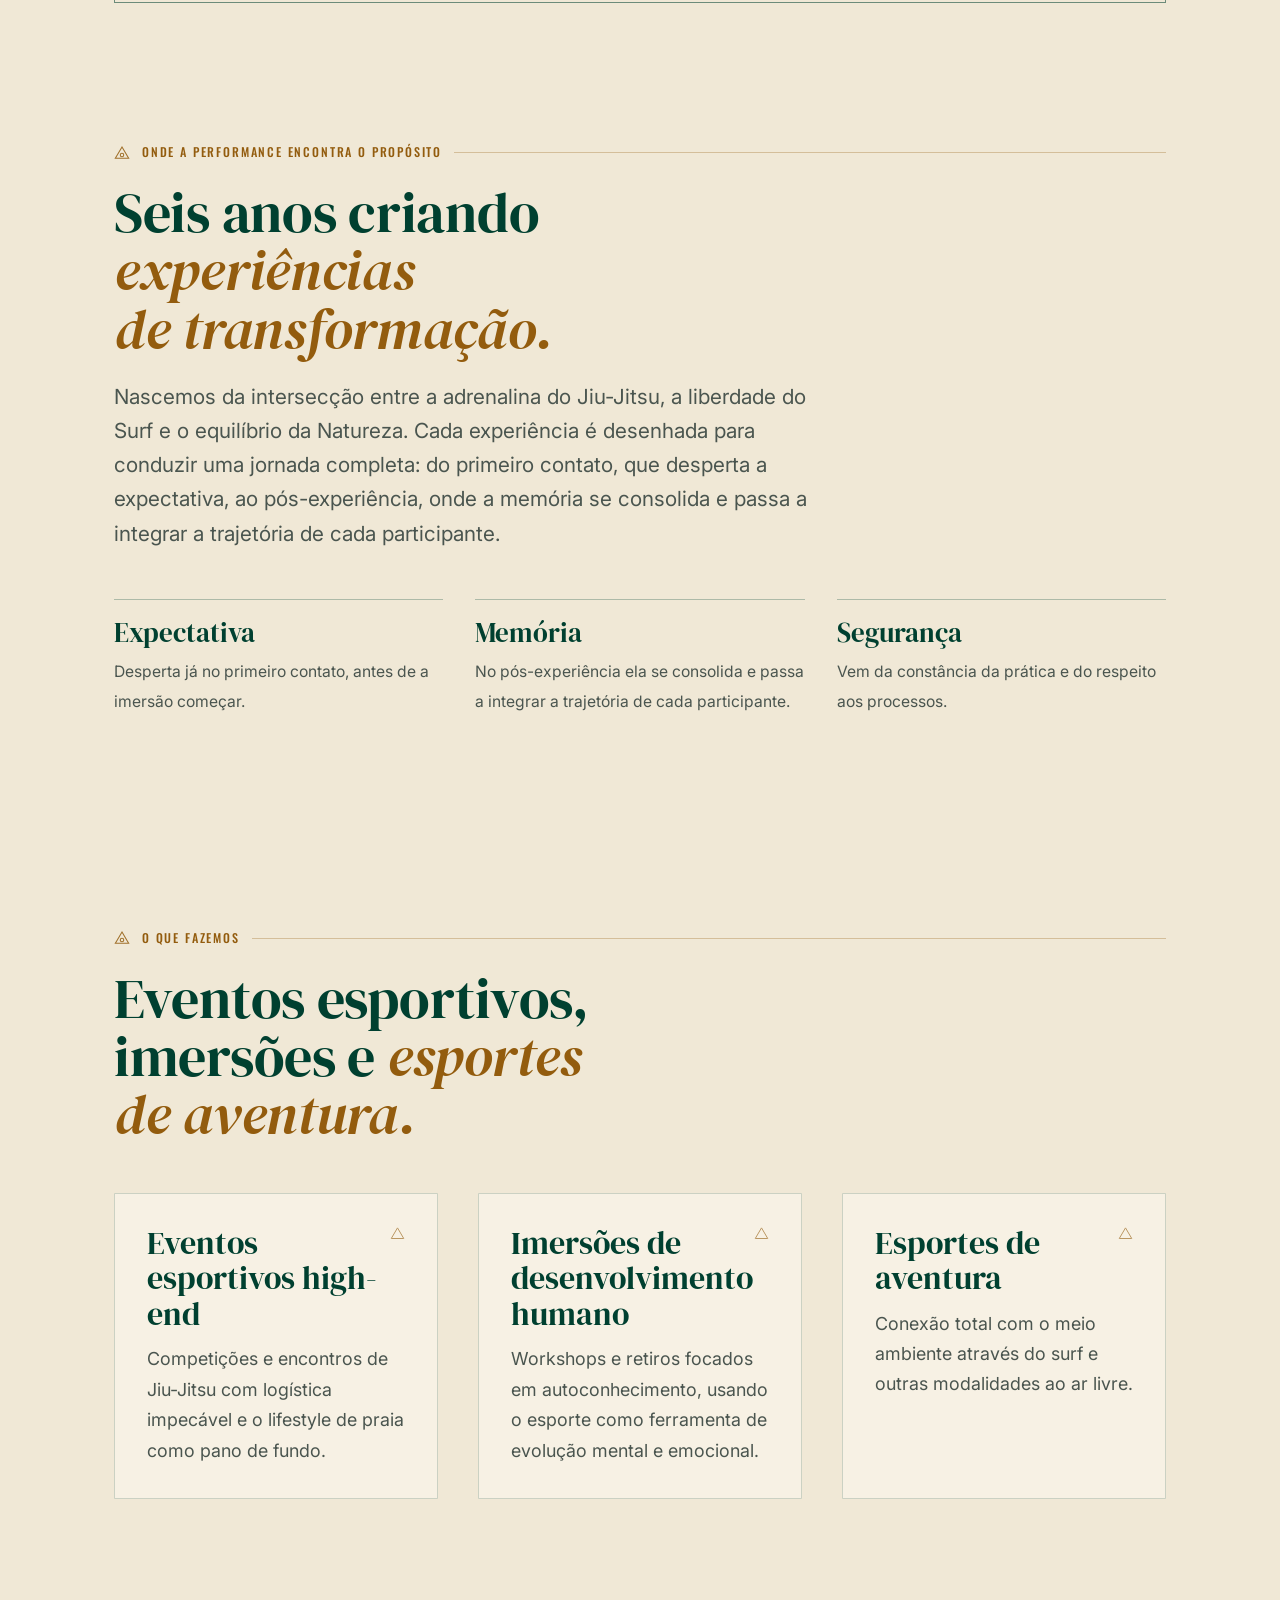
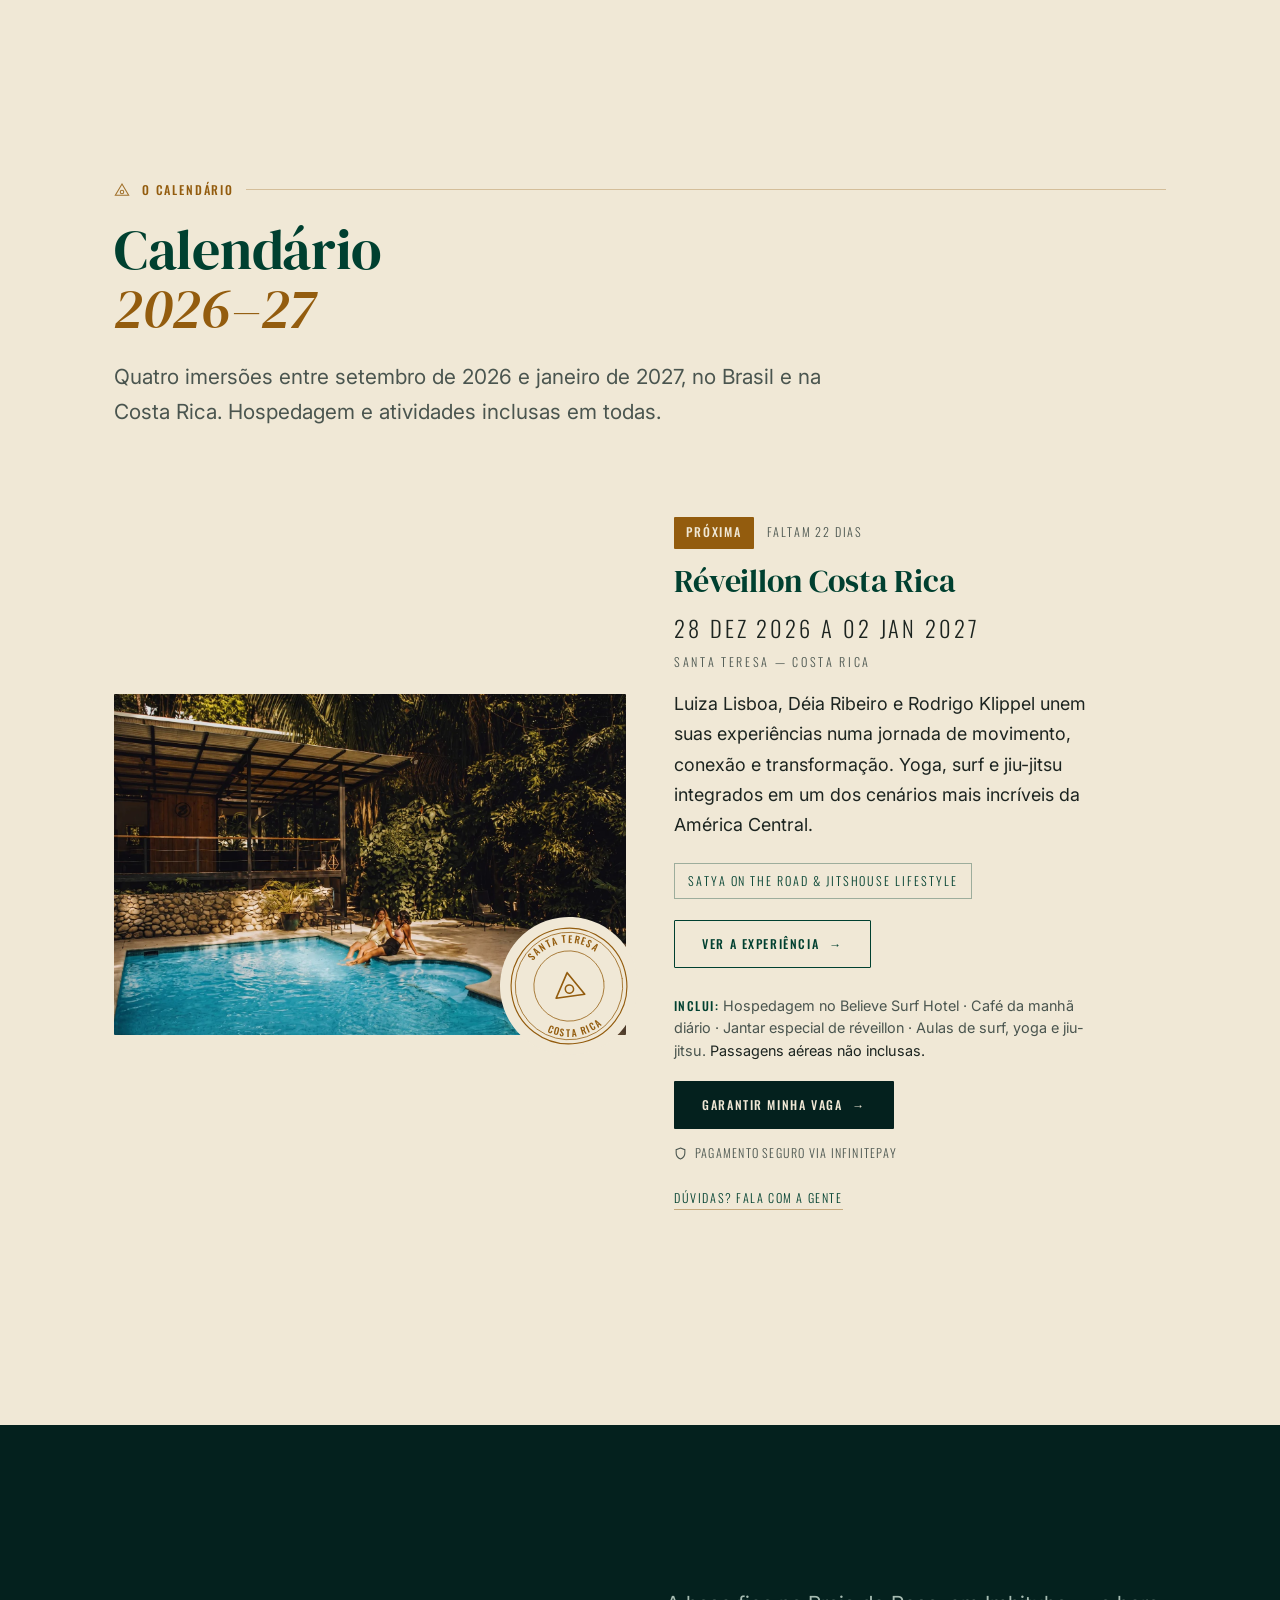
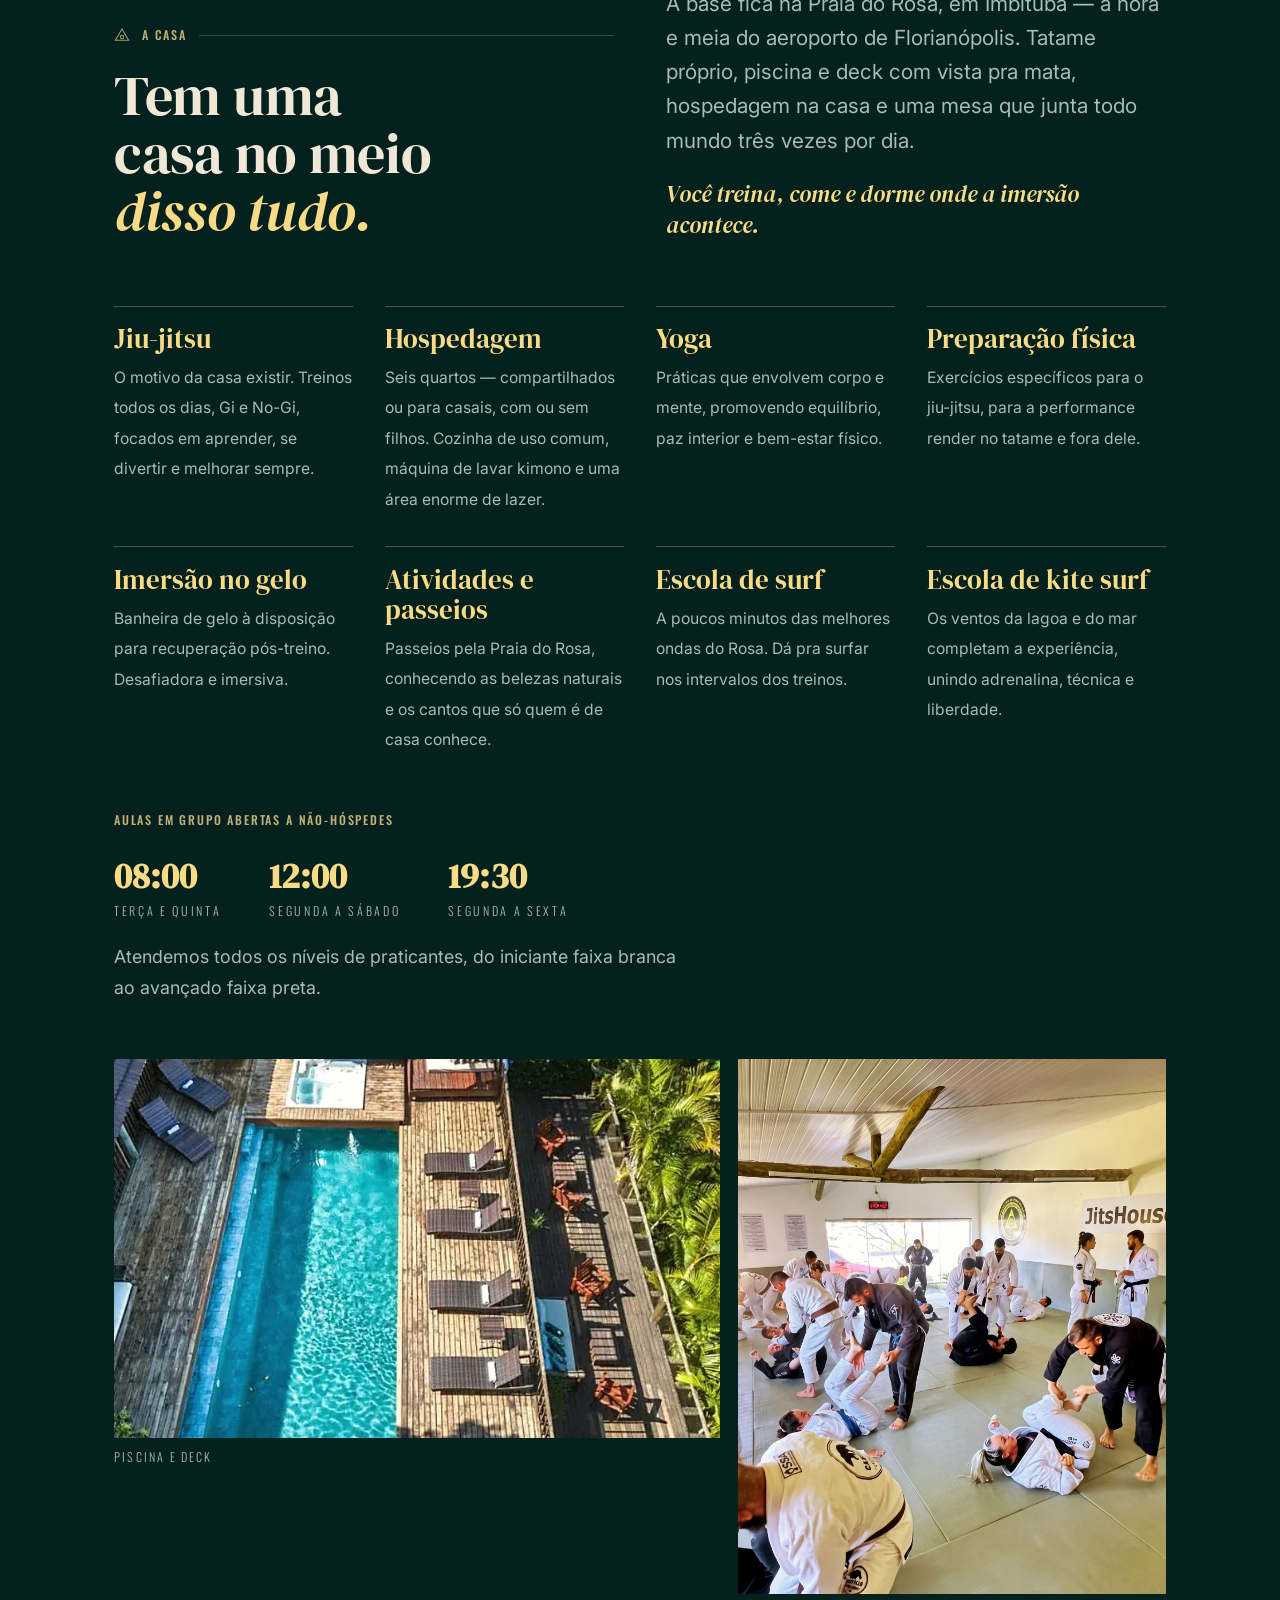
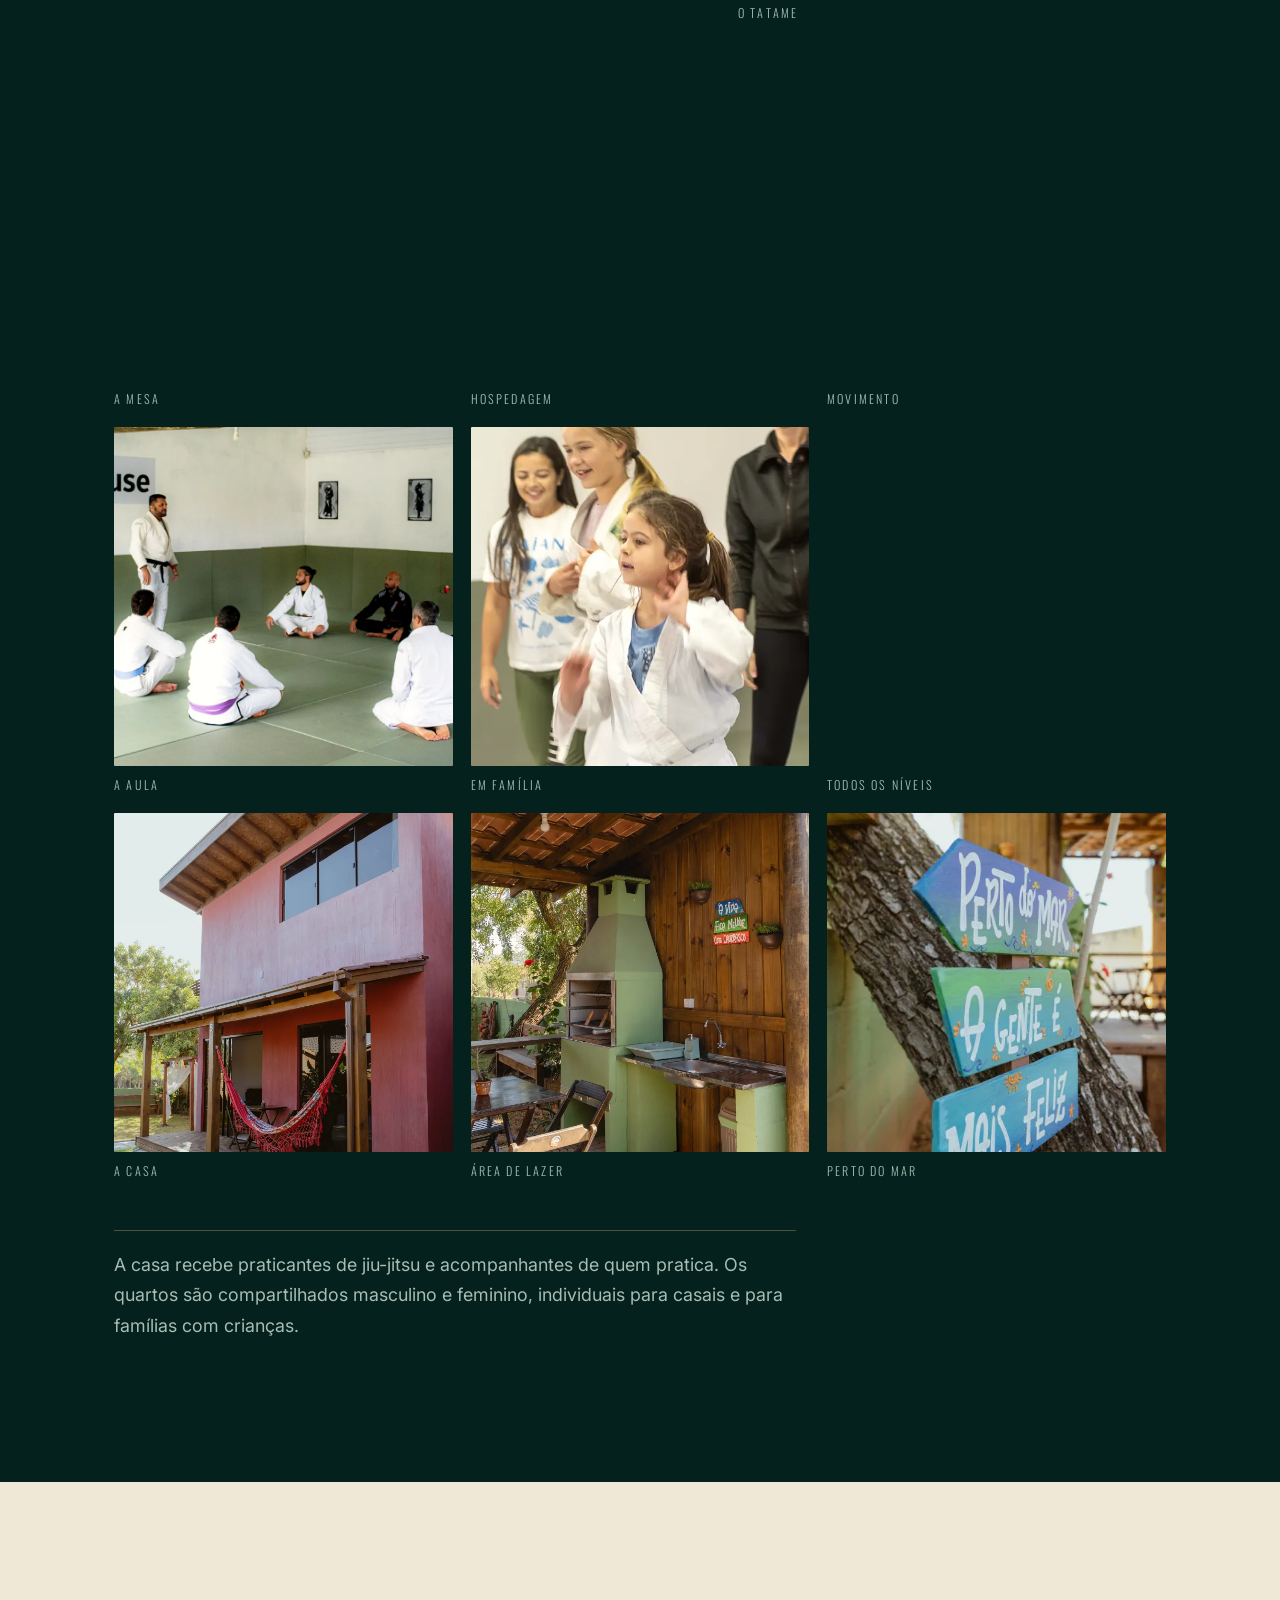
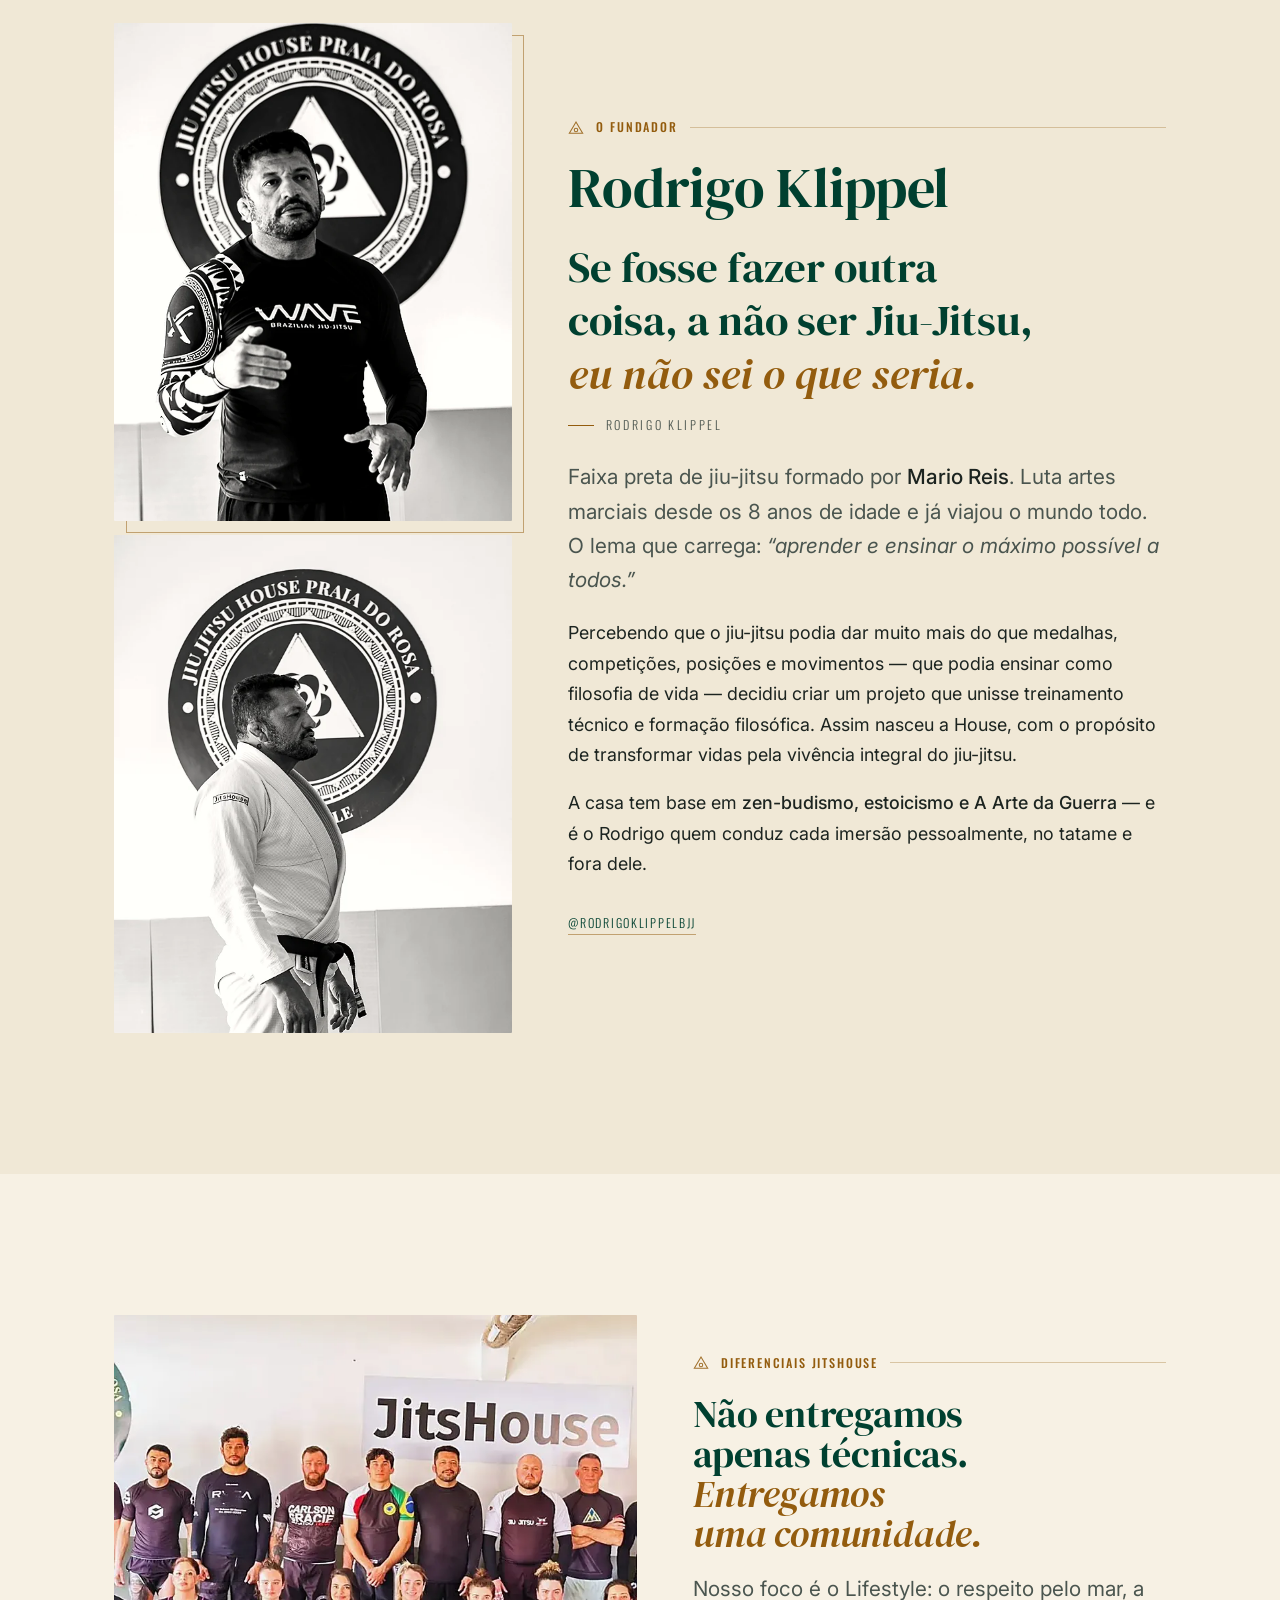
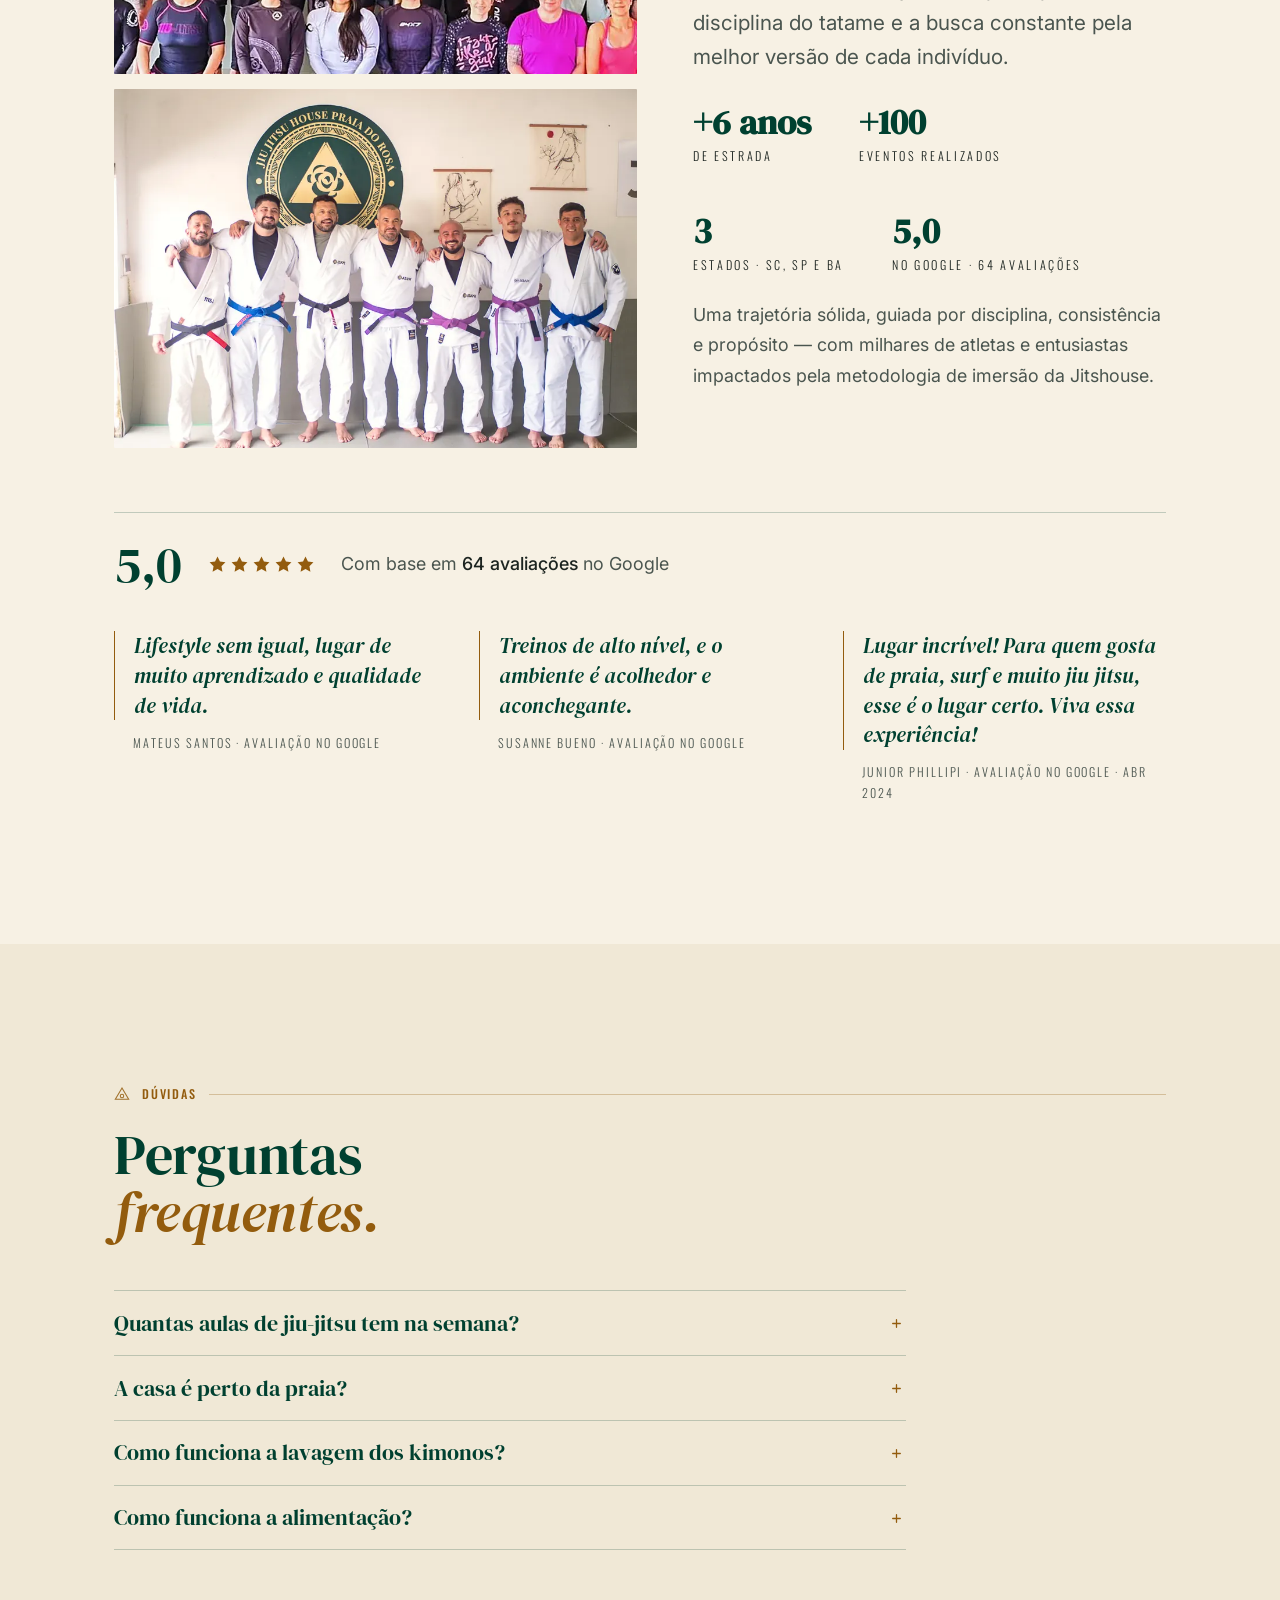
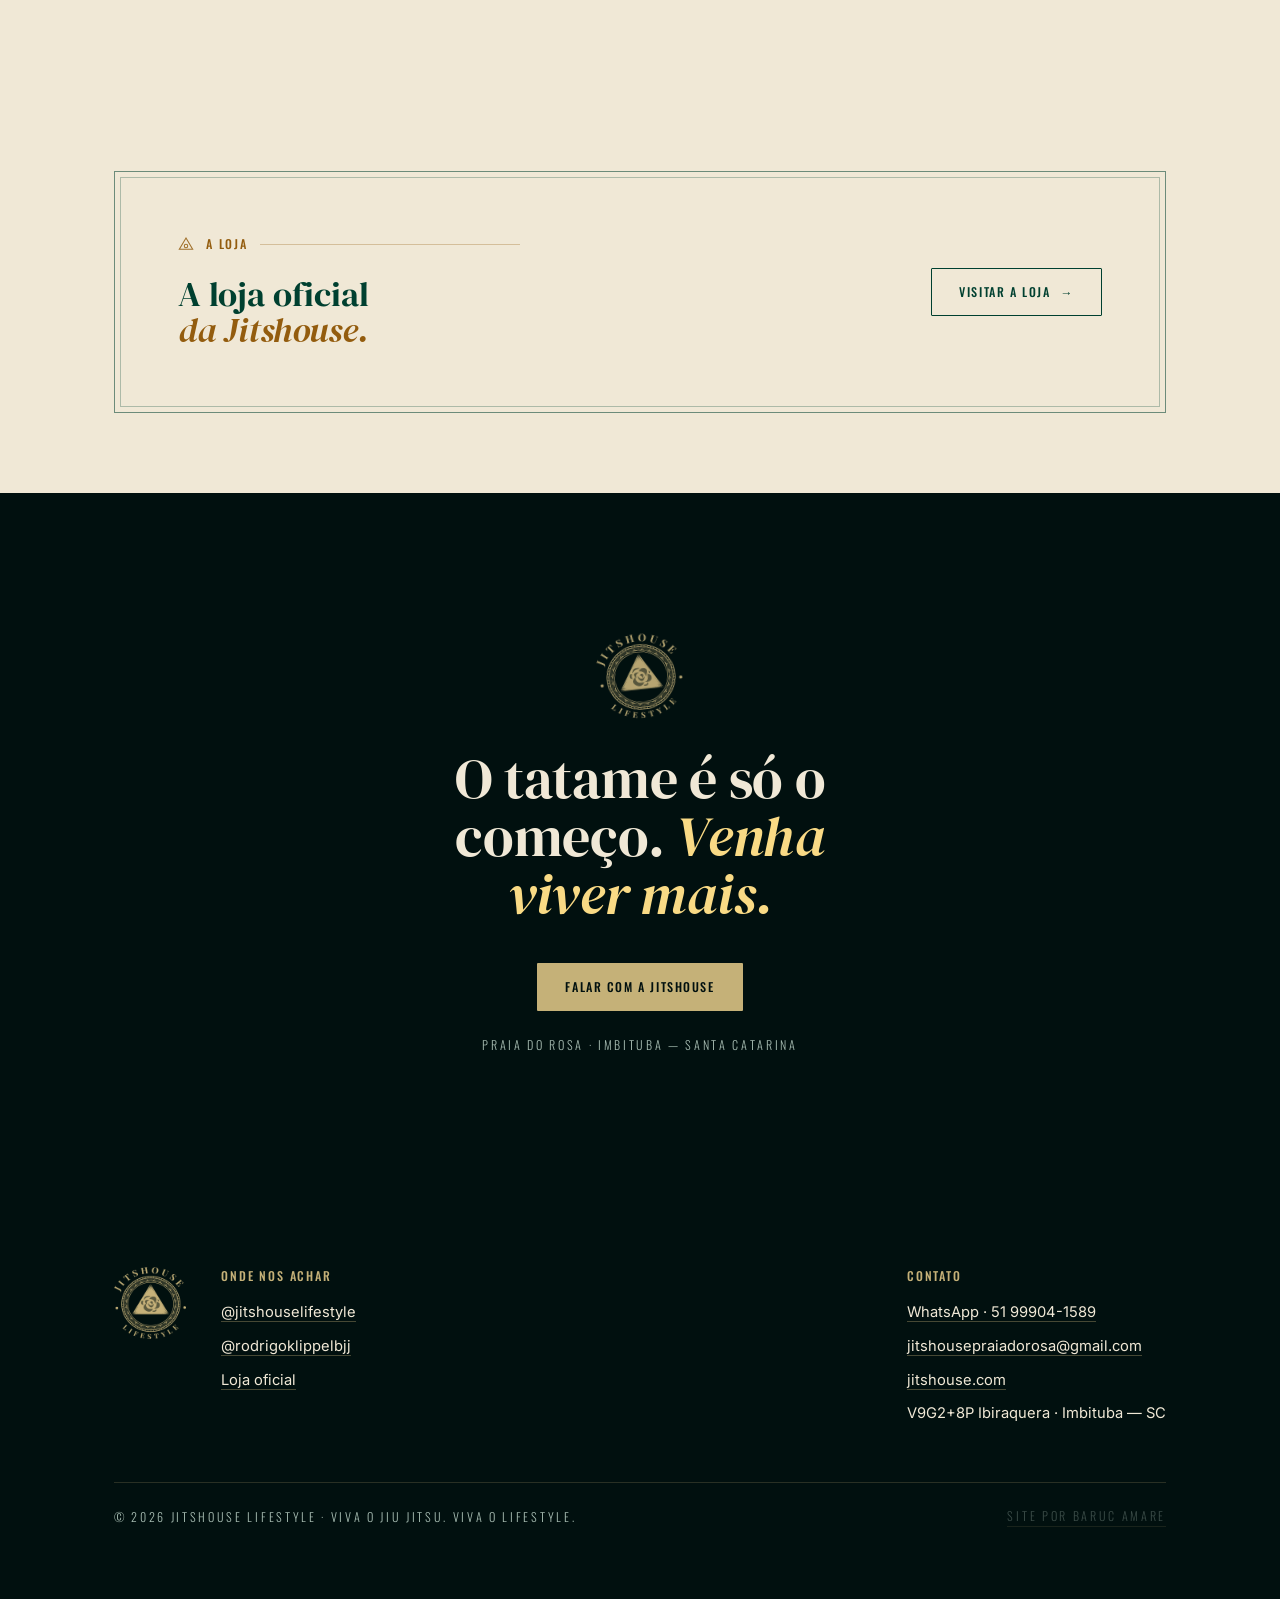
==== commit 9a03f7ae: "feat: open mat da casa em 2K Upscale do casa-tatame: 900x787 -> 1600x2000, cortado em 4:5 para o slo" ====
--- a/index.html
+++ b/index.html
@@ -762,7 +762,7 @@
 
     <div class="casa__grade">
       <figure class="casa__f1 an-e"><img src="img/casa-piscina.webp" alt="Vista aérea da piscina e do deck de madeira da casa, cercados pela mata." width="760" height="475" loading="lazy" decoding="async"><figcaption class="casa__legenda">Piscina e deck</figcaption></figure>
-      <figure class="casa__f2 an-d" data-d="1"><img src="img/casa-tatame.webp" alt="Open mat cheio no tatame da Jitshouse, atletas de kimono treinando." width="900" height="1125" loading="lazy" decoding="async"><figcaption class="casa__legenda">O tatame</figcaption></figure>
+      <figure class="casa__f2 an-d" data-d="1"><img src="img/casa-tatame.webp" alt="Open mat cheio no tatame da Jitshouse, dezenas de atletas treinando em duplas sob o painel da casa." width="1600" height="2000" loading="lazy" decoding="async"><figcaption class="casa__legenda">O tatame</figcaption></figure>
       <figure class="casa__f3 an" data-d="2"><img src="img/casa-mesa.webp" alt="Mesa do café da manhã com frutas, pães e sucos servidos na casa." width="760" height="760" loading="lazy" decoding="async"><figcaption class="casa__legenda">A mesa</figcaption></figure>
       <figure class="casa__f4 an" data-d="3"><img src="img/casa-quarto.webp" alt="Quarto da casa com cama arrumada e porta aberta para a varanda com vista para a mata." width="760" height="760" loading="lazy" decoding="async"><figcaption class="casa__legenda">Hospedagem</figcaption></figure>
       <figure class="casa__f5 an-d" data-d="4"><img src="img/manifesto-movimento.webp" alt="Grupo em prática de movimento no deck de madeira, ao fim da tarde." width="760" height="760" loading="lazy" decoding="async"><figcaption class="casa__legenda">Movimento</figcaption></figure>
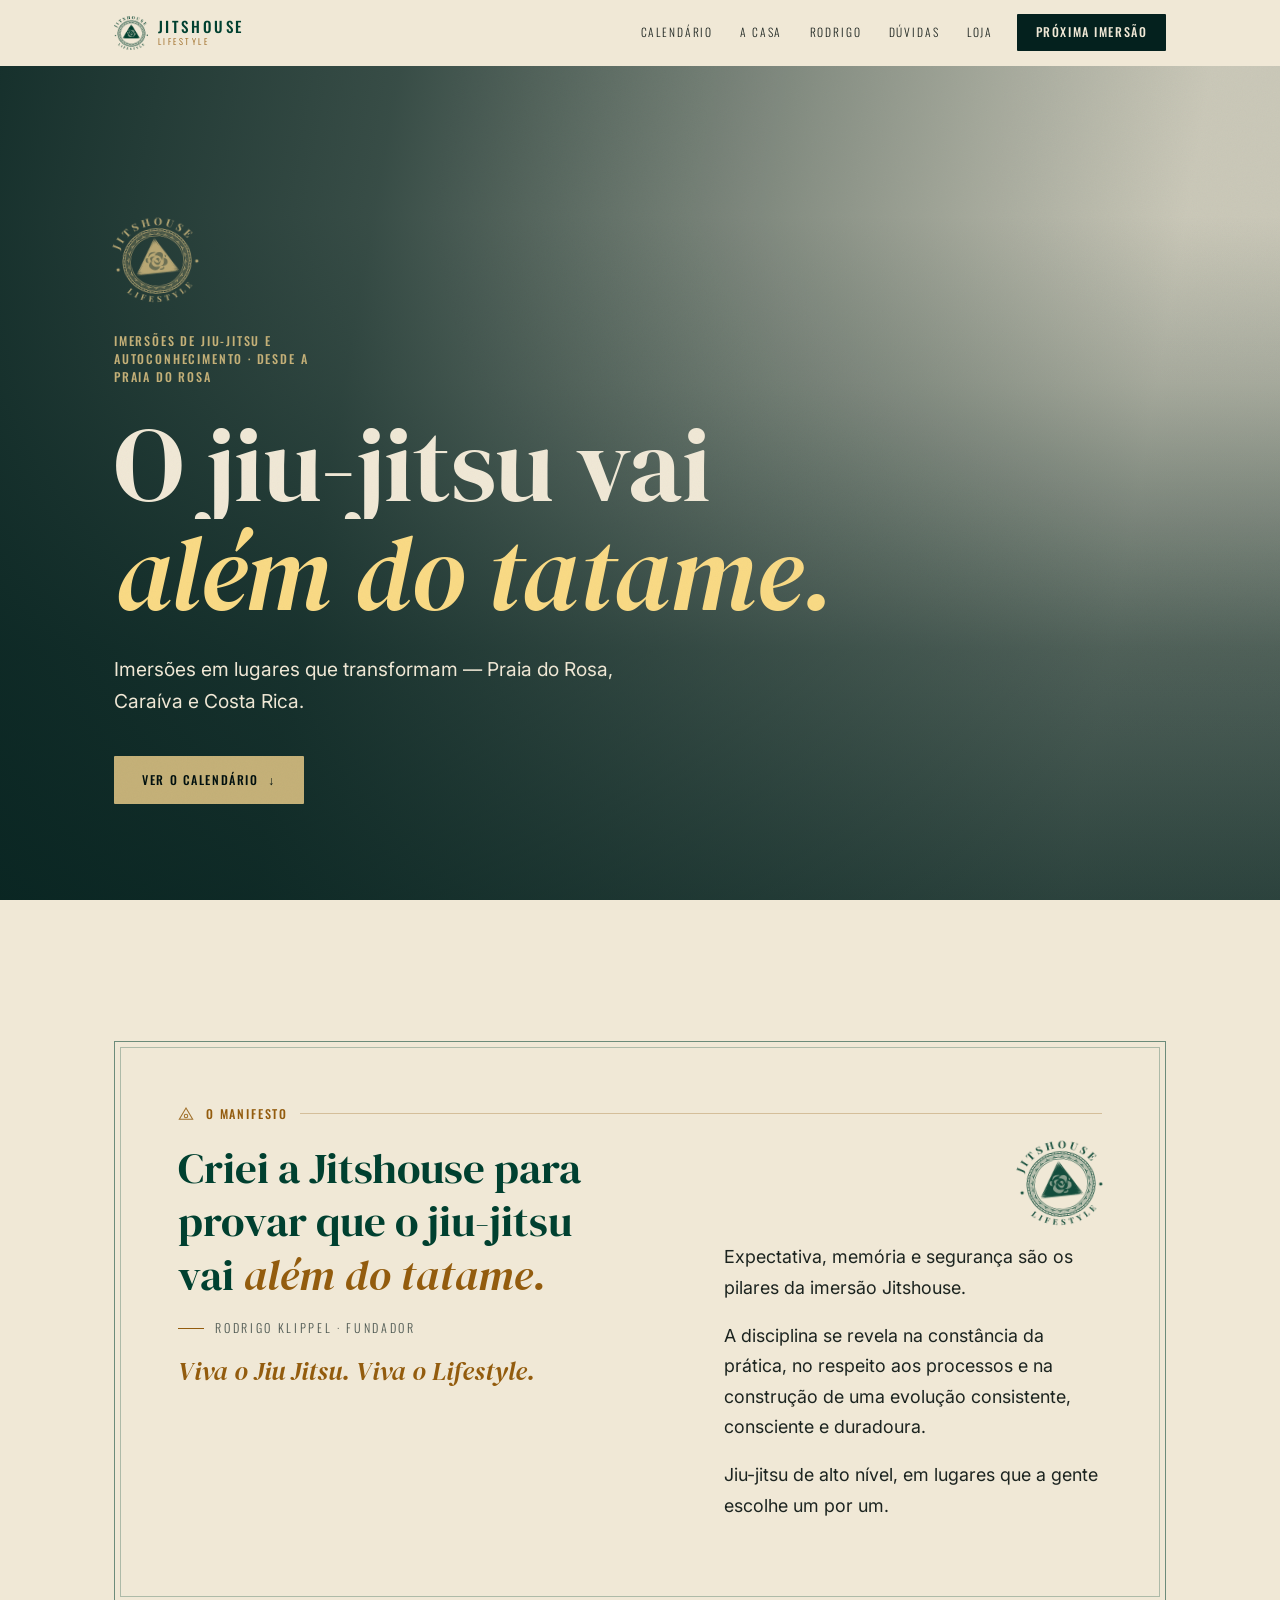
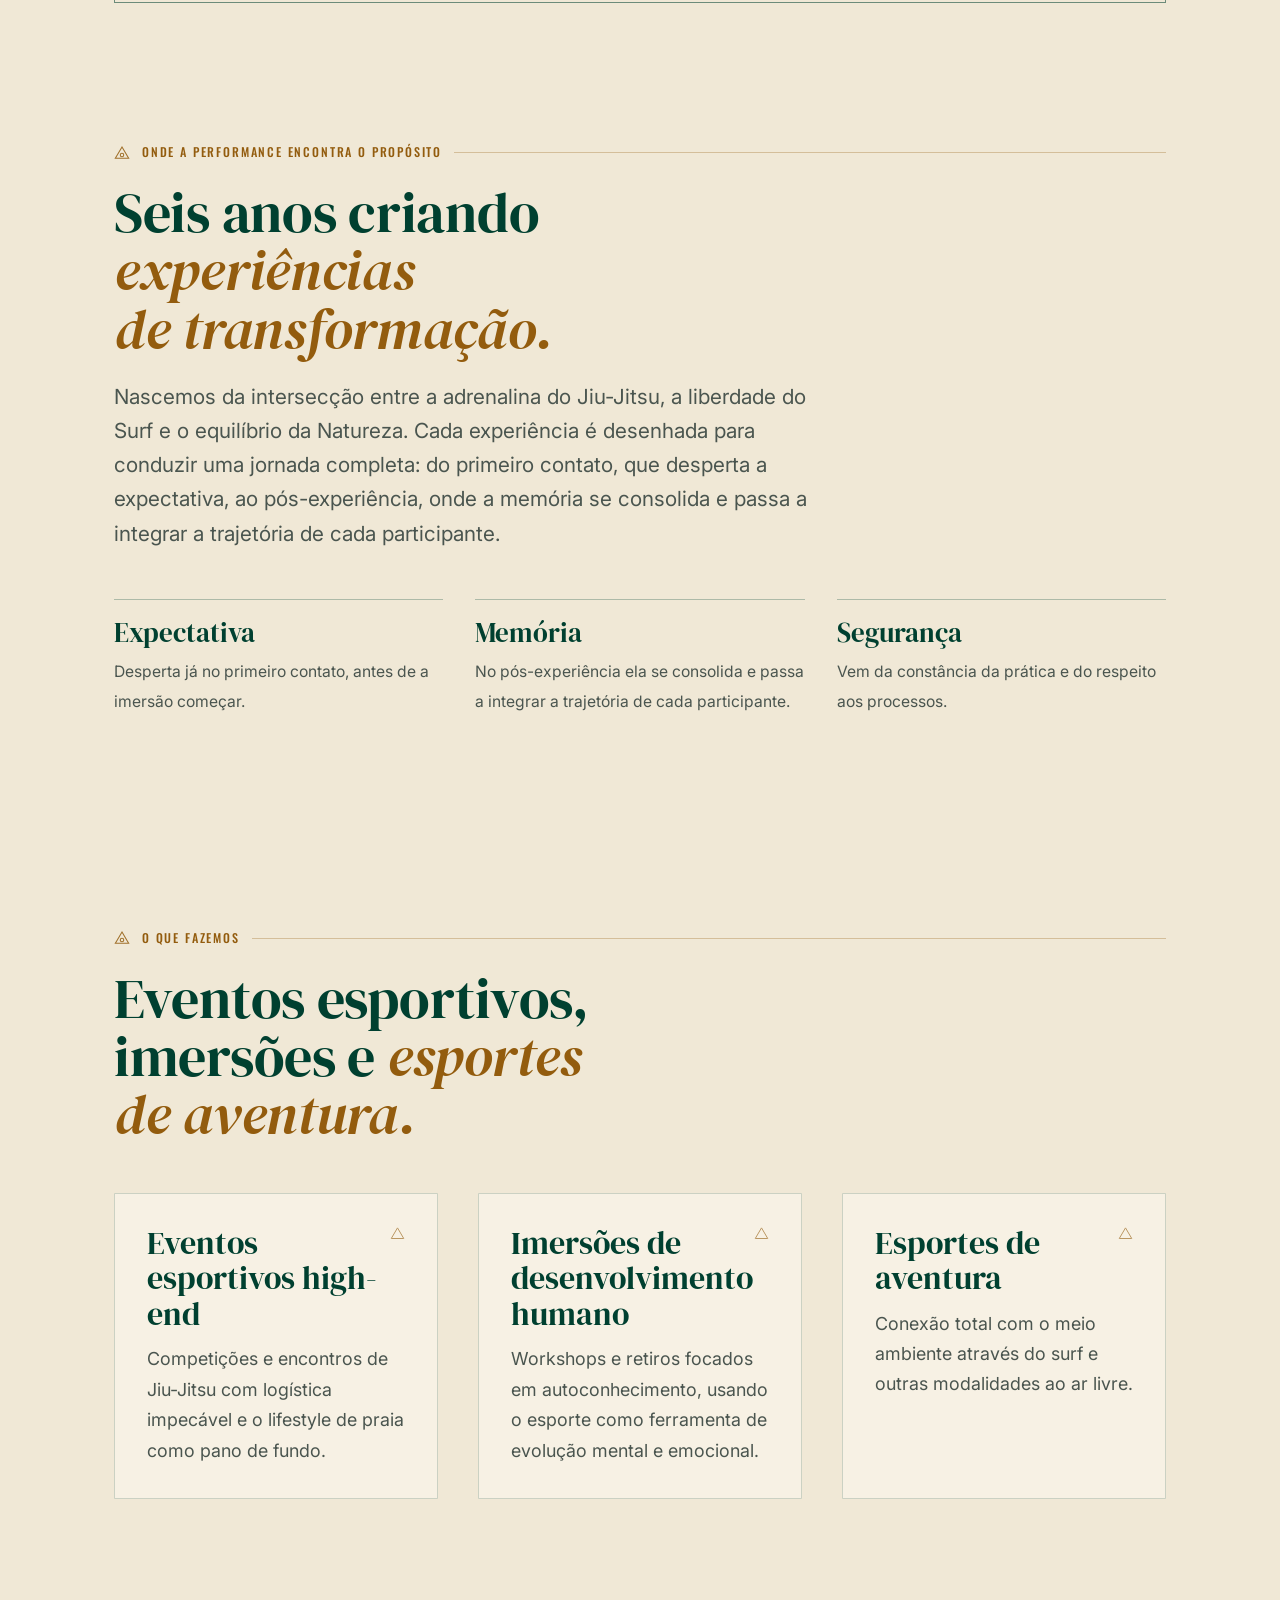
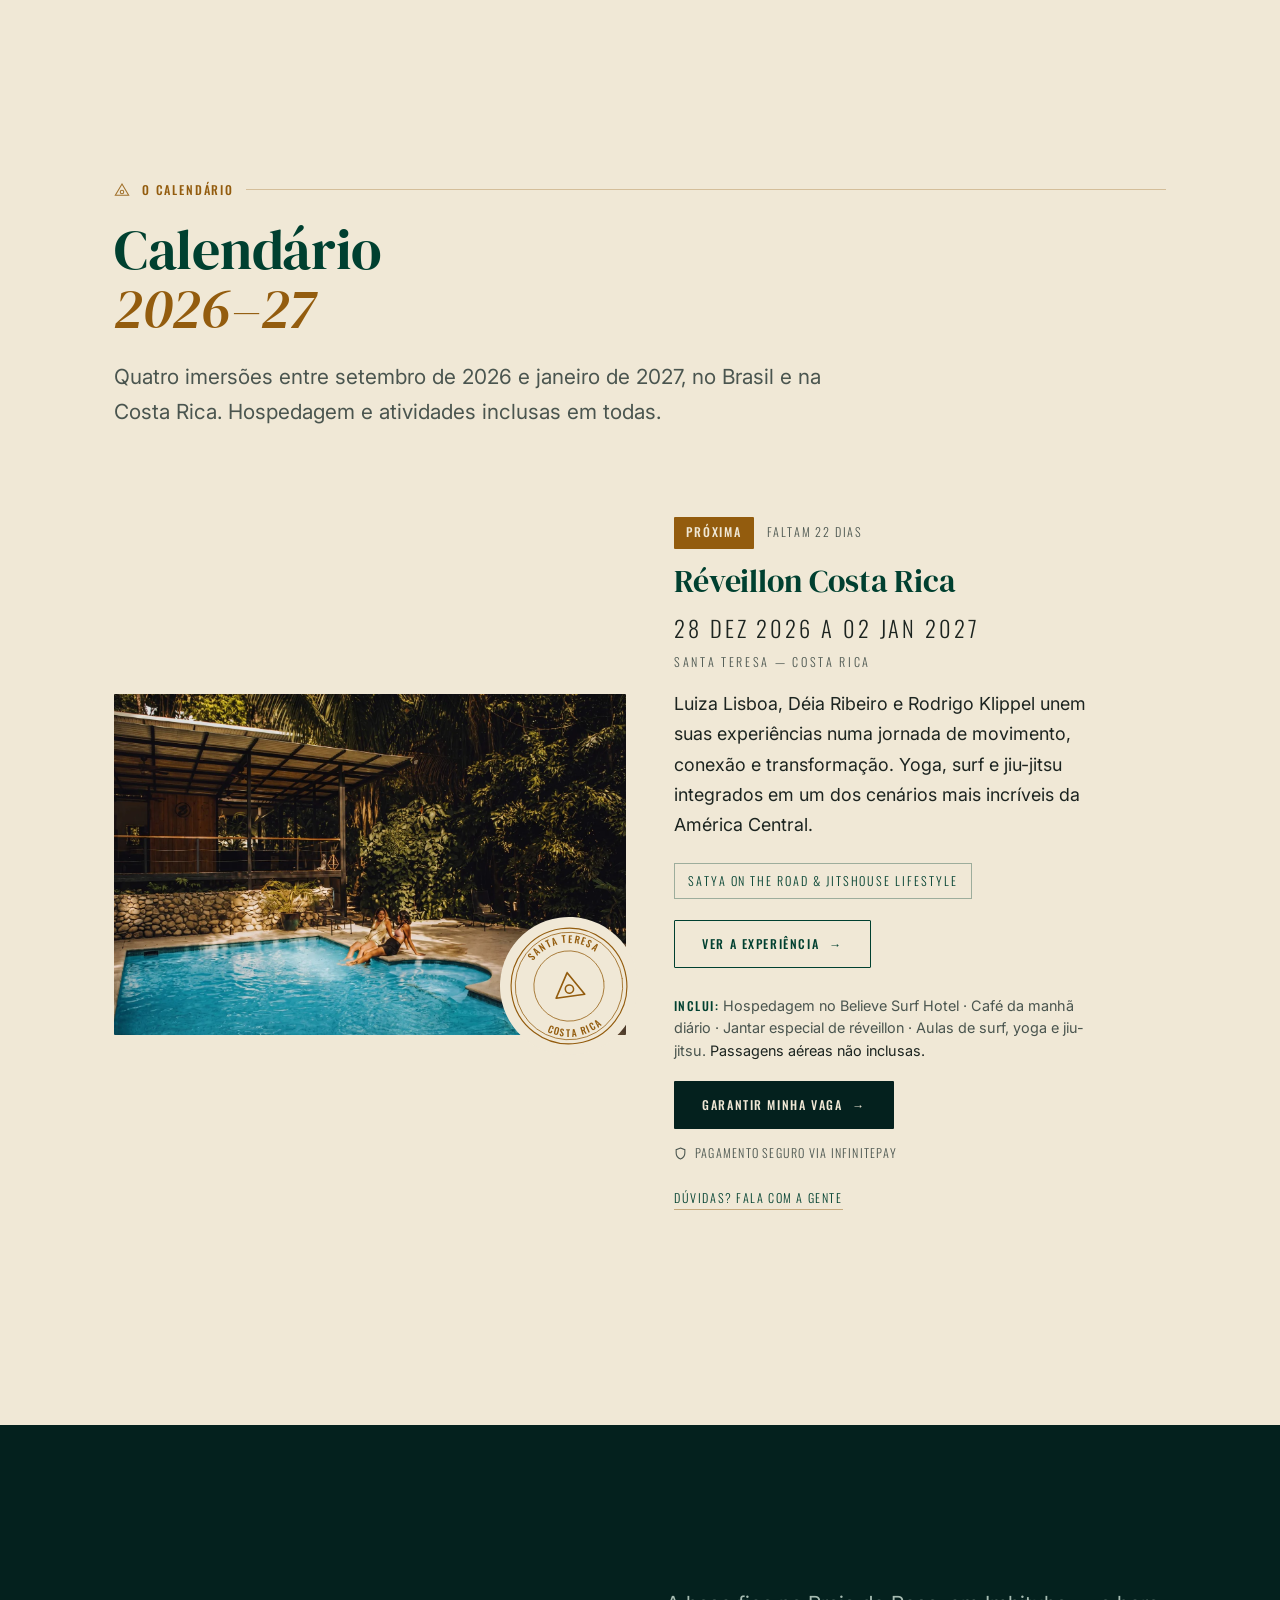
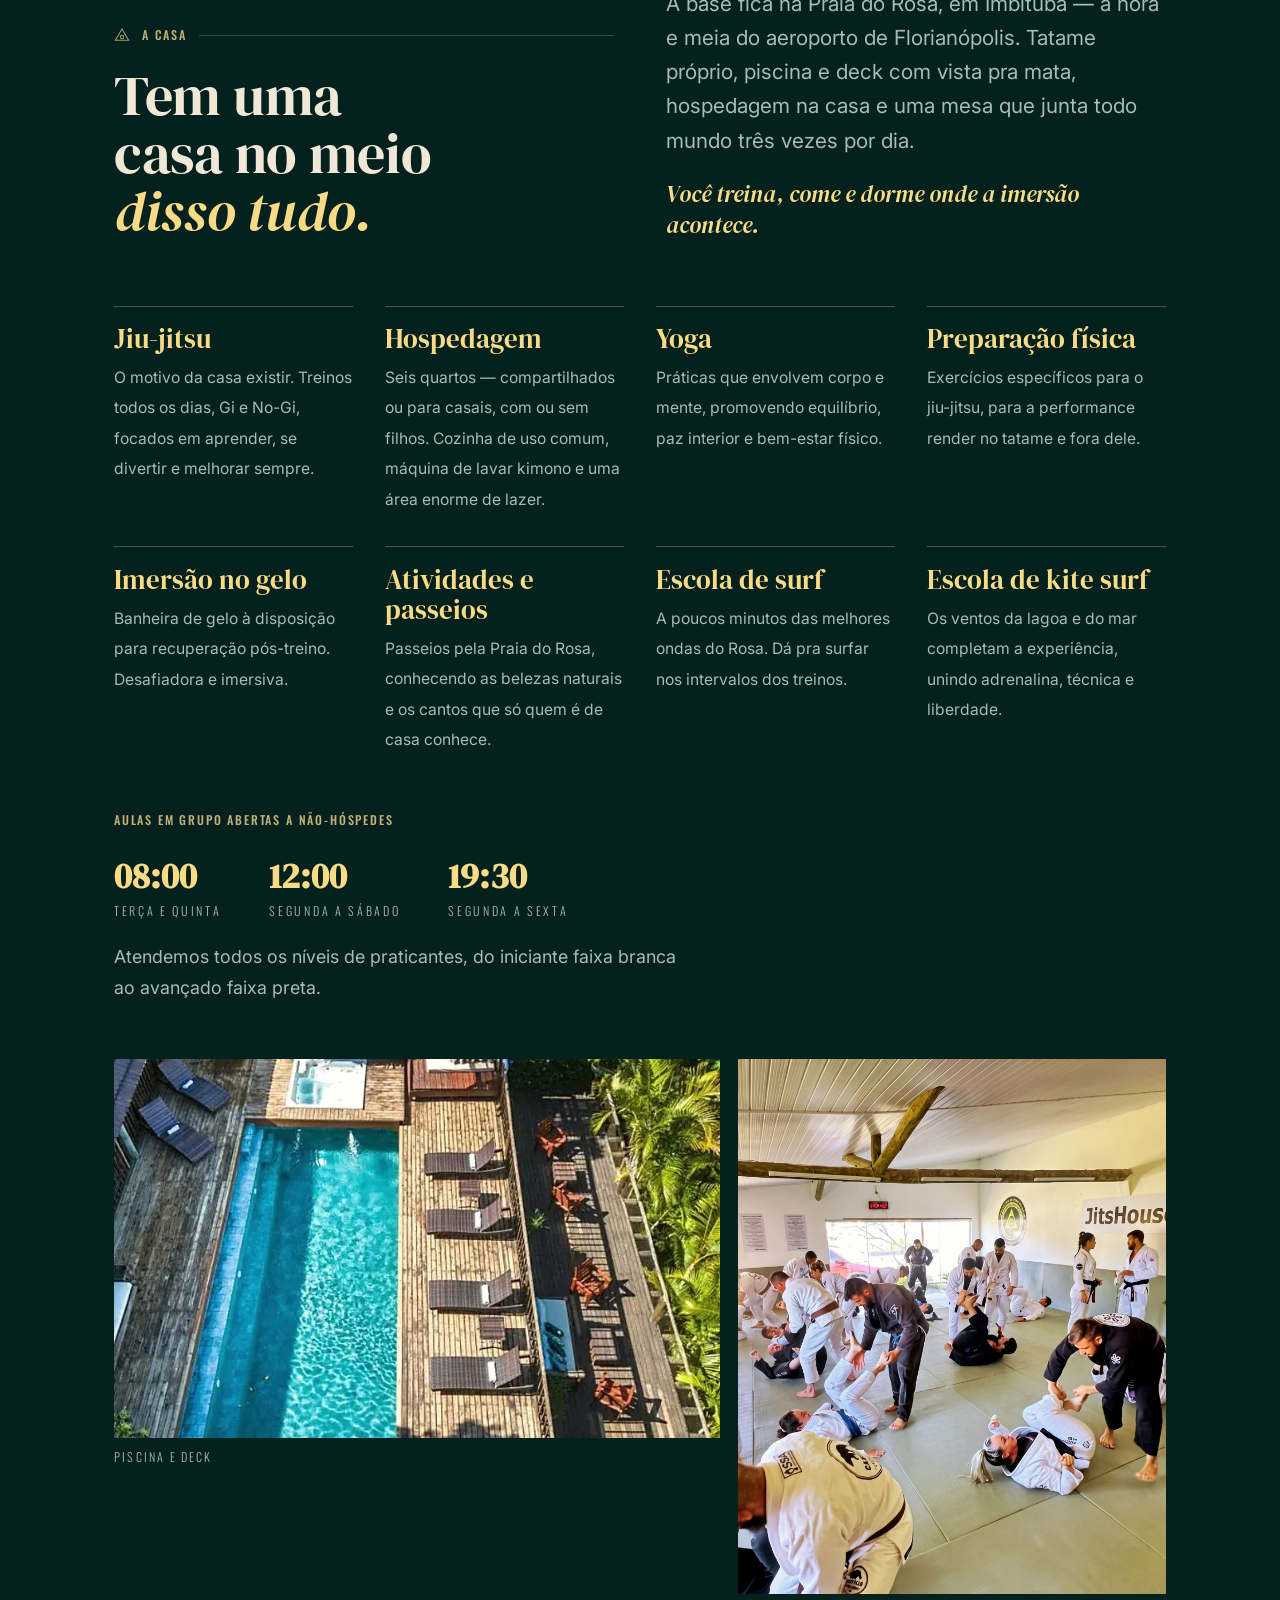
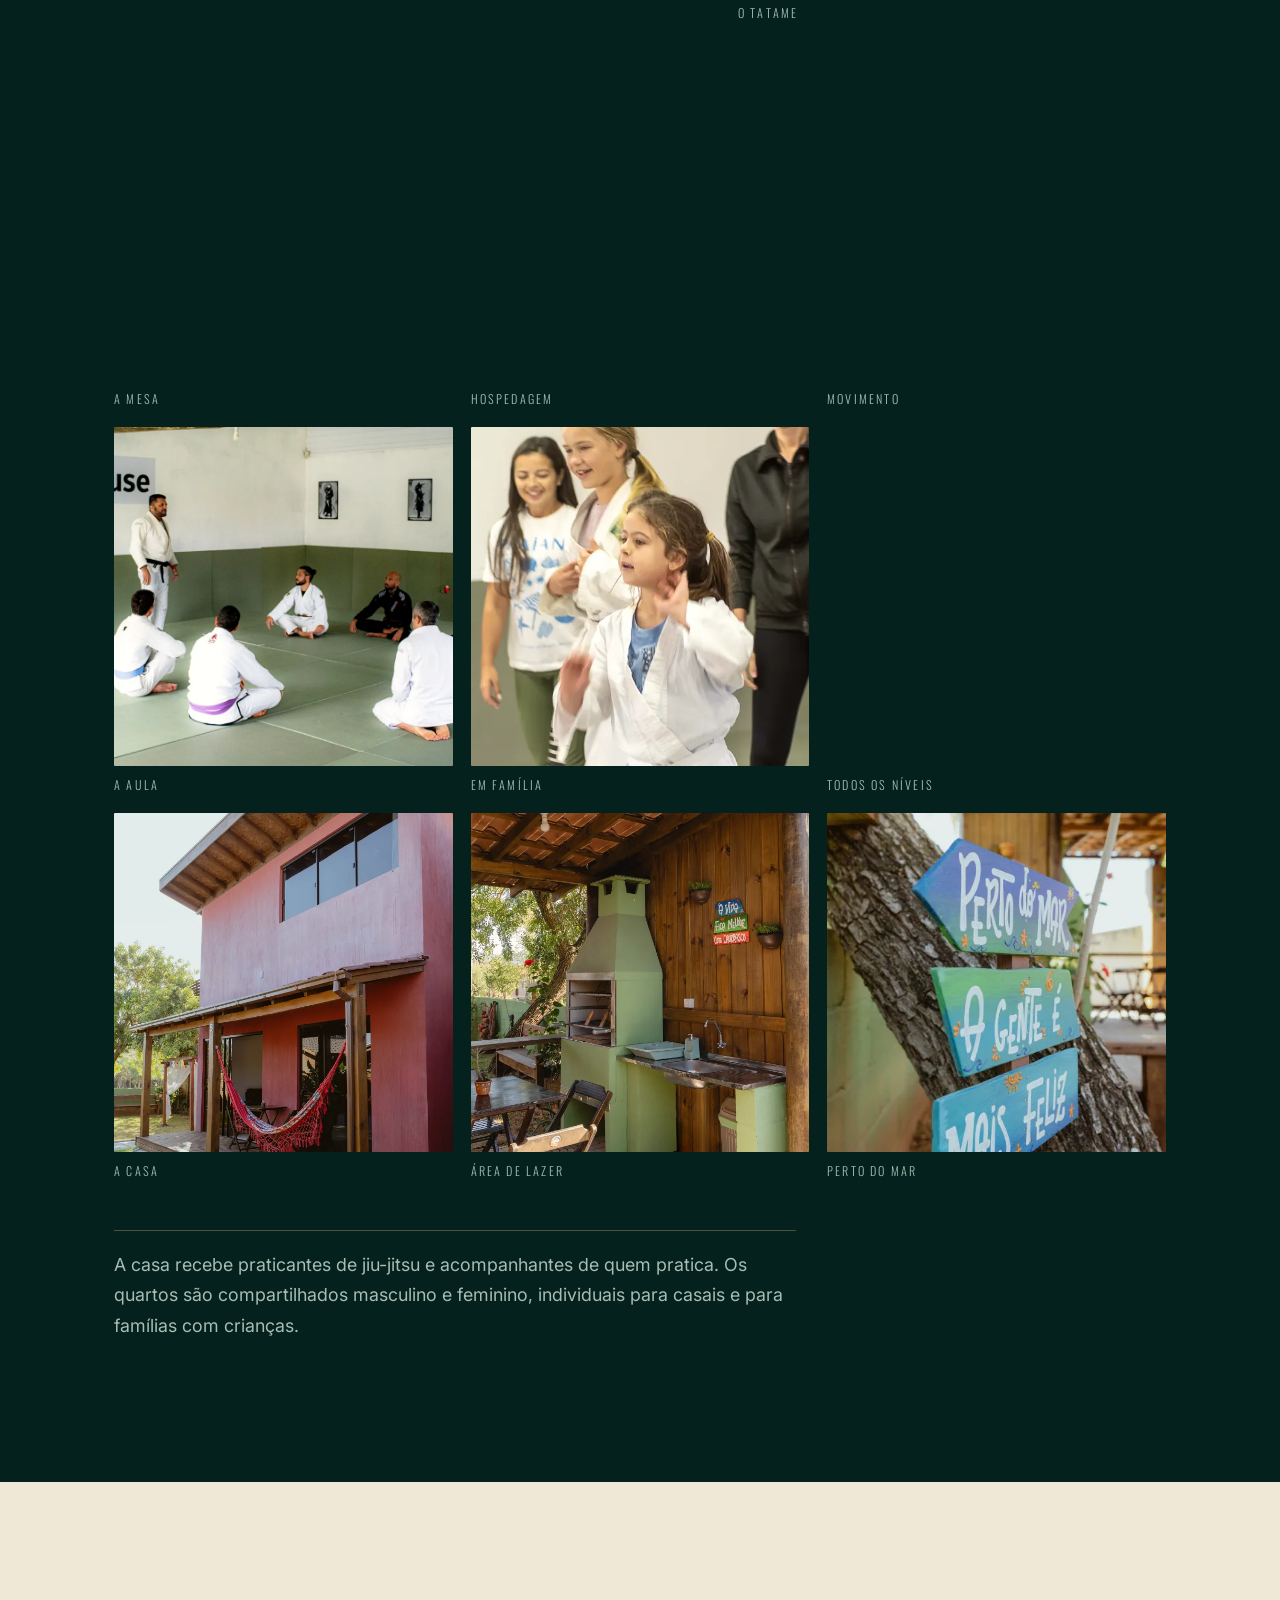
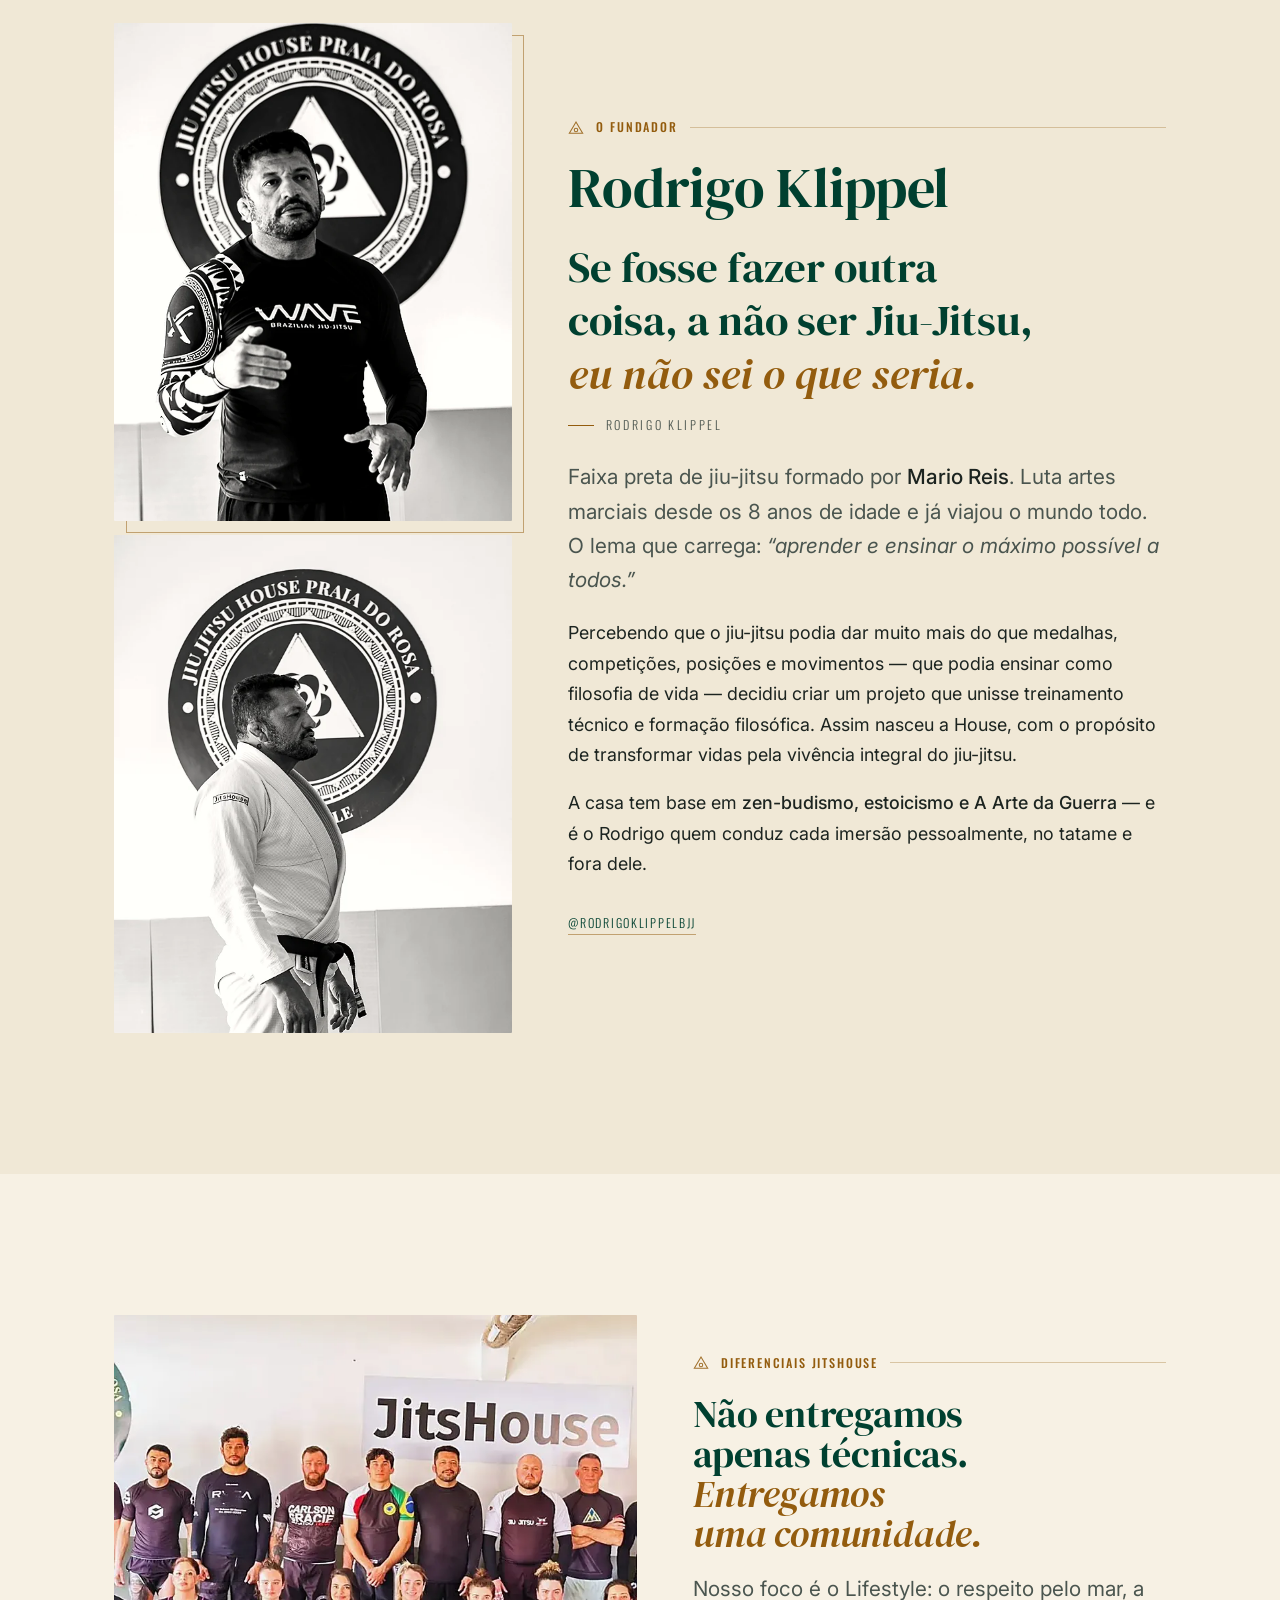
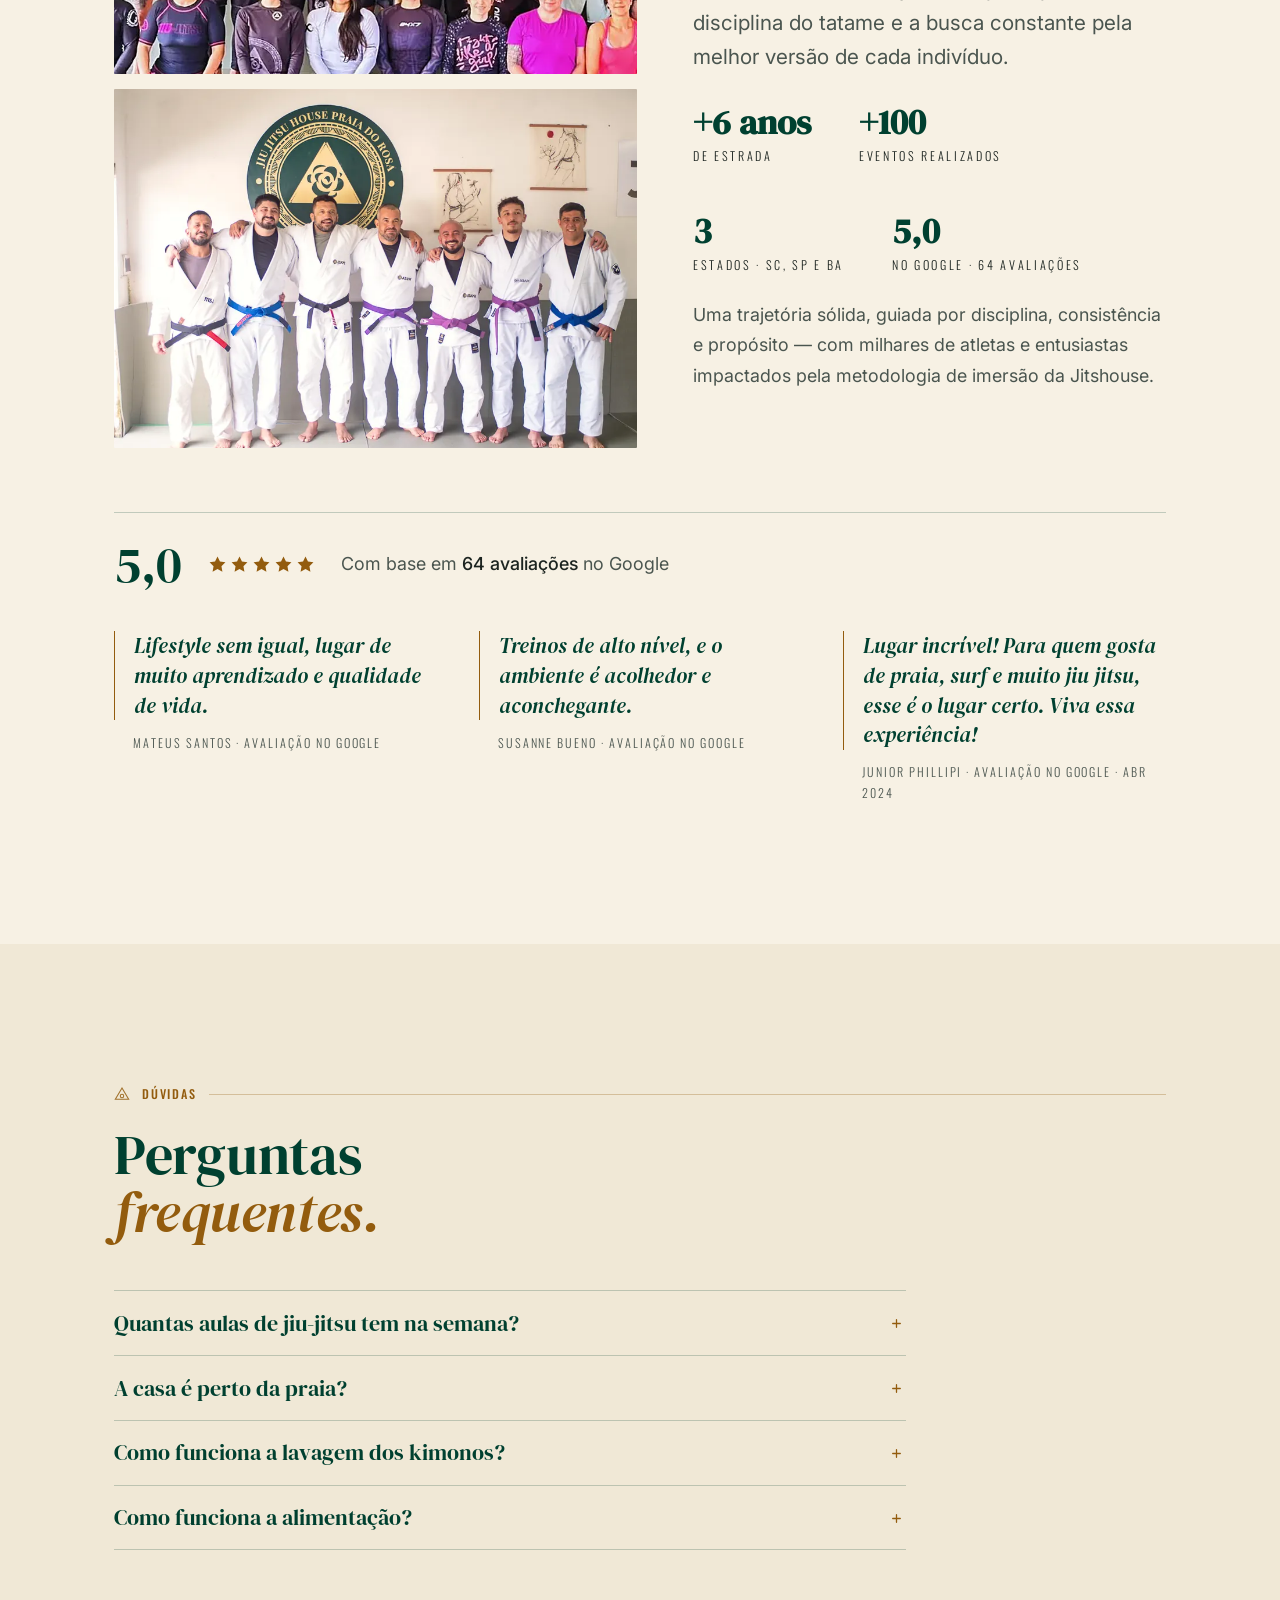
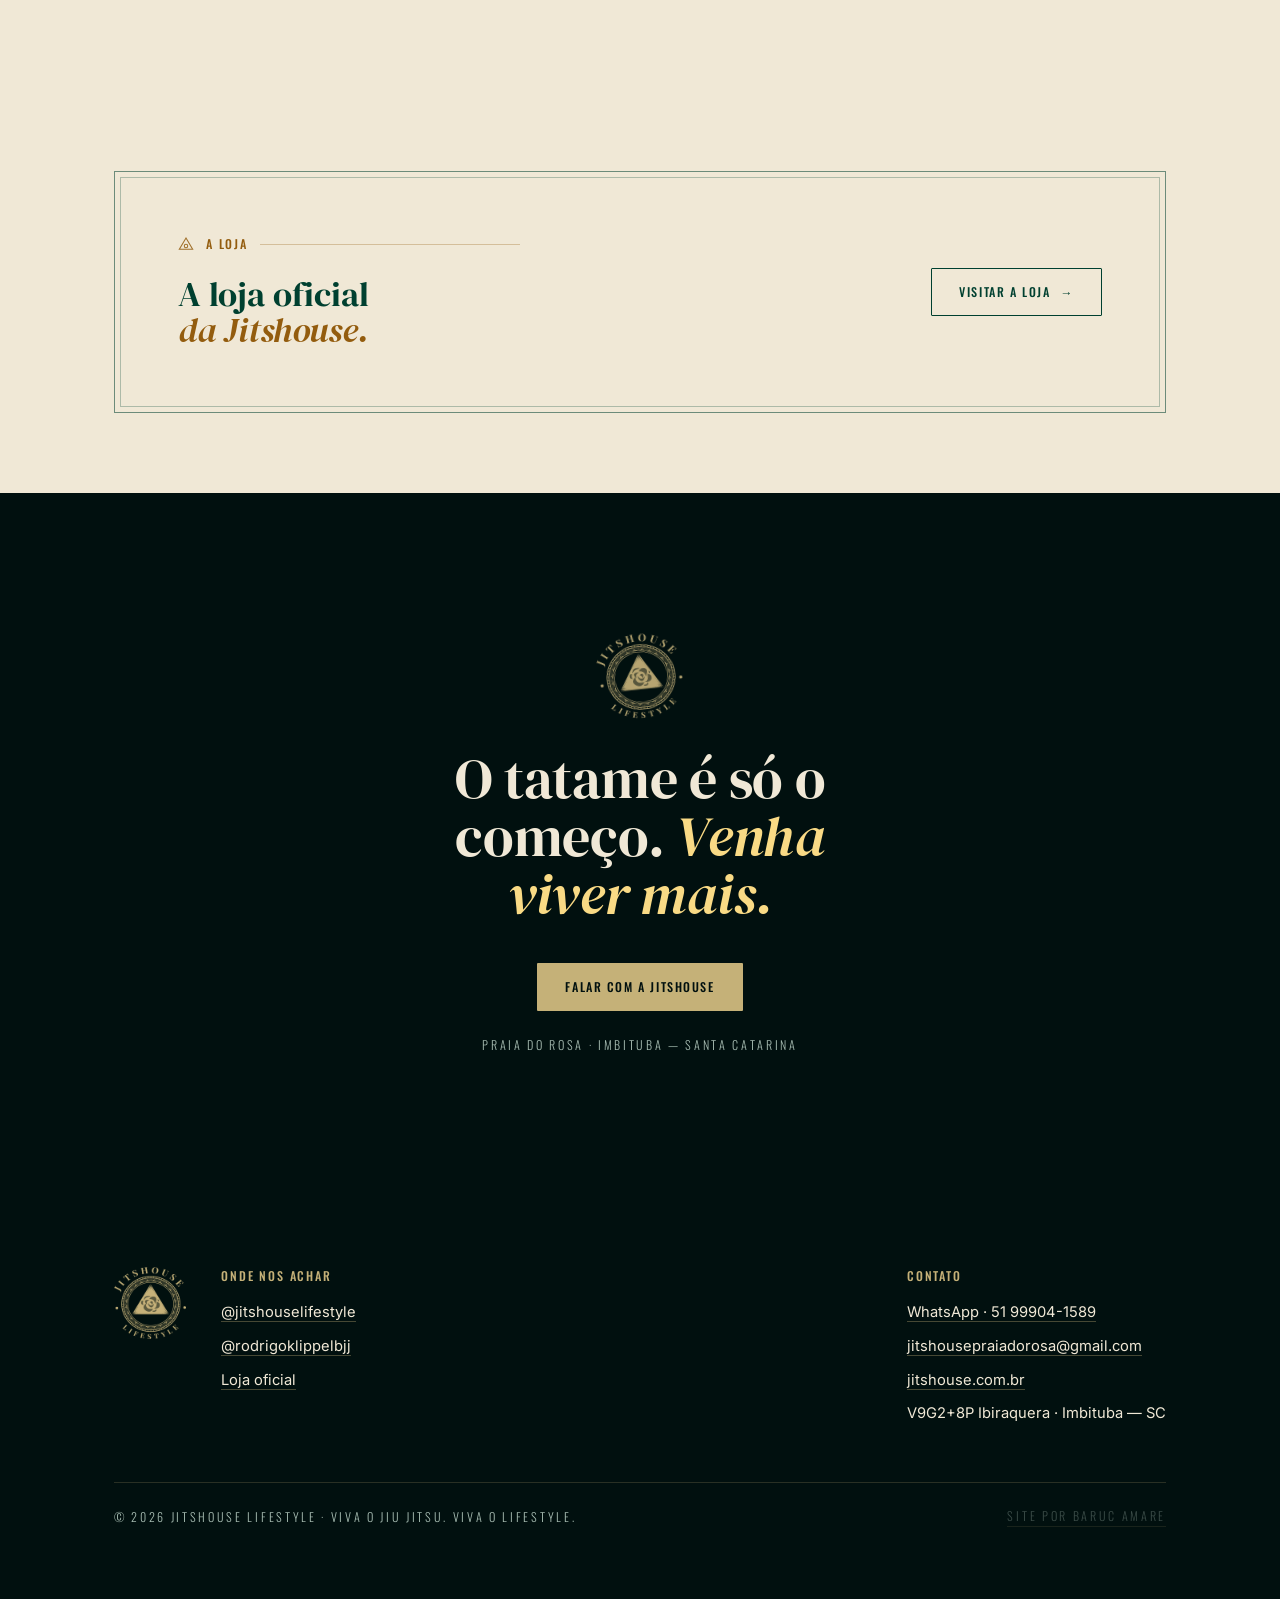
==== commit a6035b70: "feat: aniversario no mesmo dominio e migracao para jitshouse.site Unifica a landing do Aniversario n" ====
--- a/index.html
+++ b/index.html
@@ -9,7 +9,7 @@
   JITSHOUSE LIFESTYLE  ·  SITE INSTITUCIONAL
   ───────────────────────────────────────────────────────────────────
   Esta é a CASA DIGITAL da marca. Não confundir com as landings de
-  venda de cada imersão (ex.: jitshouse-aniversario.vercel.app).
+  venda de cada imersão (ex.: /aniversario, neste mesmo repo).
   Aqui moram o manifesto, o fundador, a casa e o CALENDÁRIO — que
   aponta para a landing de cada evento.
 
@@ -44,13 +44,14 @@
     material oficial + selo)
   · Landings próprias de Caraíva / Esquenta / Réveillon → trocar
     "wa:true" por "link:'...'" no objeto da imersão
-  · Domínio final: trocar as URLs jitshouse.com ao publicar
+  · Domínio final: jitshouse.site (Spaceship, registrado 31/08/2026).
+    As URLs canônicas, og: e JSON-LD já apontam para ele.
 ═══════════════════════════════════════════════════════════════════════
 -->
 
 <title>Jitshouse Lifestyle — Imersões de Jiu-Jitsu e Autoconhecimento · Praia do Rosa, Caraíva e Costa Rica</title>
 <meta name="description" content="Jiu-jitsu + autoconhecimento. Criei a Jitshouse para provar que o jiu-jitsu vai além do tatame. Imersões em lugares que transformam — Praia do Rosa, Caraíva e Costa Rica. Venha viver mais.">
-<link rel="canonical" href="https://jitshouse.com/">
+<link rel="canonical" href="https://jitshouse.site/">
 <meta name="theme-color" content="#F0E8D6">
 
 <meta property="og:type" content="website">
@@ -58,8 +59,8 @@
 <meta property="og:site_name" content="Jitshouse Lifestyle">
 <meta property="og:title" content="Jitshouse Lifestyle — O jiu-jitsu vai além do tatame">
 <meta property="og:description" content="Imersões de jiu-jitsu e autoconhecimento em lugares que transformam. Praia do Rosa, Caraíva e Costa Rica.">
-<meta property="og:url" content="https://jitshouse.com/">
-<meta property="og:image" content="https://jitshouse.com/img/og.jpg">
+<meta property="og:url" content="https://jitshouse.site/">
+<meta property="og:image" content="https://jitshouse.site/img/og.jpg">
 <meta property="og:image:alt" content="Surfista numa onda na Praia do Rosa, com a frase: o jiu-jitsu vai além do tatame.">
 <meta property="og:image:width" content="1200">
 <meta property="og:image:height" content="630">
@@ -77,9 +78,9 @@
 <link href="https://fonts.googleapis.com/css2?family=DM+Serif+Display:ital@0;1&family=Inter:wght@400;500&family=Oswald:wght@300;500&display=swap" rel="stylesheet">
 
 <script type="application/ld+json">
-{"@context":"https://schema.org","@type":"Organization","@id":"https://jitshouse.com/#org",
-"name":"Jitshouse Lifestyle","url":"https://jitshouse.com/","logo":"https://jitshouse.com/img/brasao.webp",
-"image":"https://jitshouse.com/img/og.jpg",
+{"@context":"https://schema.org","@type":"Organization","@id":"https://jitshouse.site/#org",
+"name":"Jitshouse Lifestyle","url":"https://jitshouse.site/","logo":"https://jitshouse.site/img/brasao.webp",
+"image":"https://jitshouse.site/img/og.jpg",
 "description":"Imersões de jiu-jitsu e autoconhecimento em lugares que transformam. Base na Praia do Rosa, Imbituba, Santa Catarina.",
 "email":"jitshousepraiadorosa@gmail.com","founder":{"@type":"Person","name":"Rodrigo Klippel"},
 "address":{"@type":"PostalAddress","addressLocality":"Imbituba","addressRegion":"SC","addressCountry":"BR"},
@@ -919,7 +920,7 @@
         <ul>
           <li><a href="https://wa.me/5551999041589" target="_blank" rel="noopener">WhatsApp · 51 99904-1589</a></li>
           <li><a href="mailto:jitshousepraiadorosa@gmail.com">jitshousepraiadorosa@gmail.com</a></li>
-          <li><a href="https://jitshouse.com">jitshouse.com</a></li>
+          <li><a href="https://jitshouse.com.br" target="_blank" rel="noopener">jitshouse.com.br</a></li>
           <li>V9G2+8P Ibiraquera · Imbituba — SC</li>
         </ul>
       </div>
@@ -1001,7 +1002,7 @@
     copy:'Três dias de muito jiu jitsu na Praia do Rosa, com Rodrigo Klippel e sete convidados confirmados, no fim de semana em que a Jitshouse comemora mais um ano.',
     tag:null,
     foto:'img/dest-rosa', alt:'Vista aérea da enseada da Praia do Rosa, com a arrebentação em faixas e as casas na encosta.',
-    link:'https://jitshouse-aniversario.vercel.app/',
+    link:'aniversario',
     /* ⚠ DIVERGÊNCIA ABERTA (conferida em 26/08/2026):
        · o checkout da InfinitePay cobra .............. R$ 490,00
          (marcado como "de R$ 590,00, -17%")
@@ -1306,7 +1307,7 @@
 /* ── Schema.org: um Event por imersão ativa, do mesmo array ───────── */
 (function(){
   if(!ativas.length) return;
-  var base = 'https://jitshouse.com/';
+  var base = 'https://jitshouse.site/';
   var eventos = ativas.map(function(im){
     var e = {
       '@context':'https://schema.org','@type':'Event',
@@ -1315,7 +1316,10 @@
       eventStatus:'https://schema.org/EventScheduled',
       eventAttendanceMode:'https://schema.org/OfflineEventAttendanceMode',
       description: im.copy,
-      url: im.link || base + '#im-' + im.id,
+      /* Schema.org exige URL absoluta: im.link é um slug interno
+         ('aniversario', 'caraiva'...), então precisa do base na frente. */
+      url: im.link ? (/^https?:/i.test(im.link) ? im.link : base + im.link)
+                   : base + '#im-' + im.id,
       organizer:{'@type':'Organization','name':'Jitshouse Lifestyle','url':base},
       performer:{'@type':'Person','name':'Rodrigo Klippel'},
       location:{'@type':'Place','name':im.selo.l1,
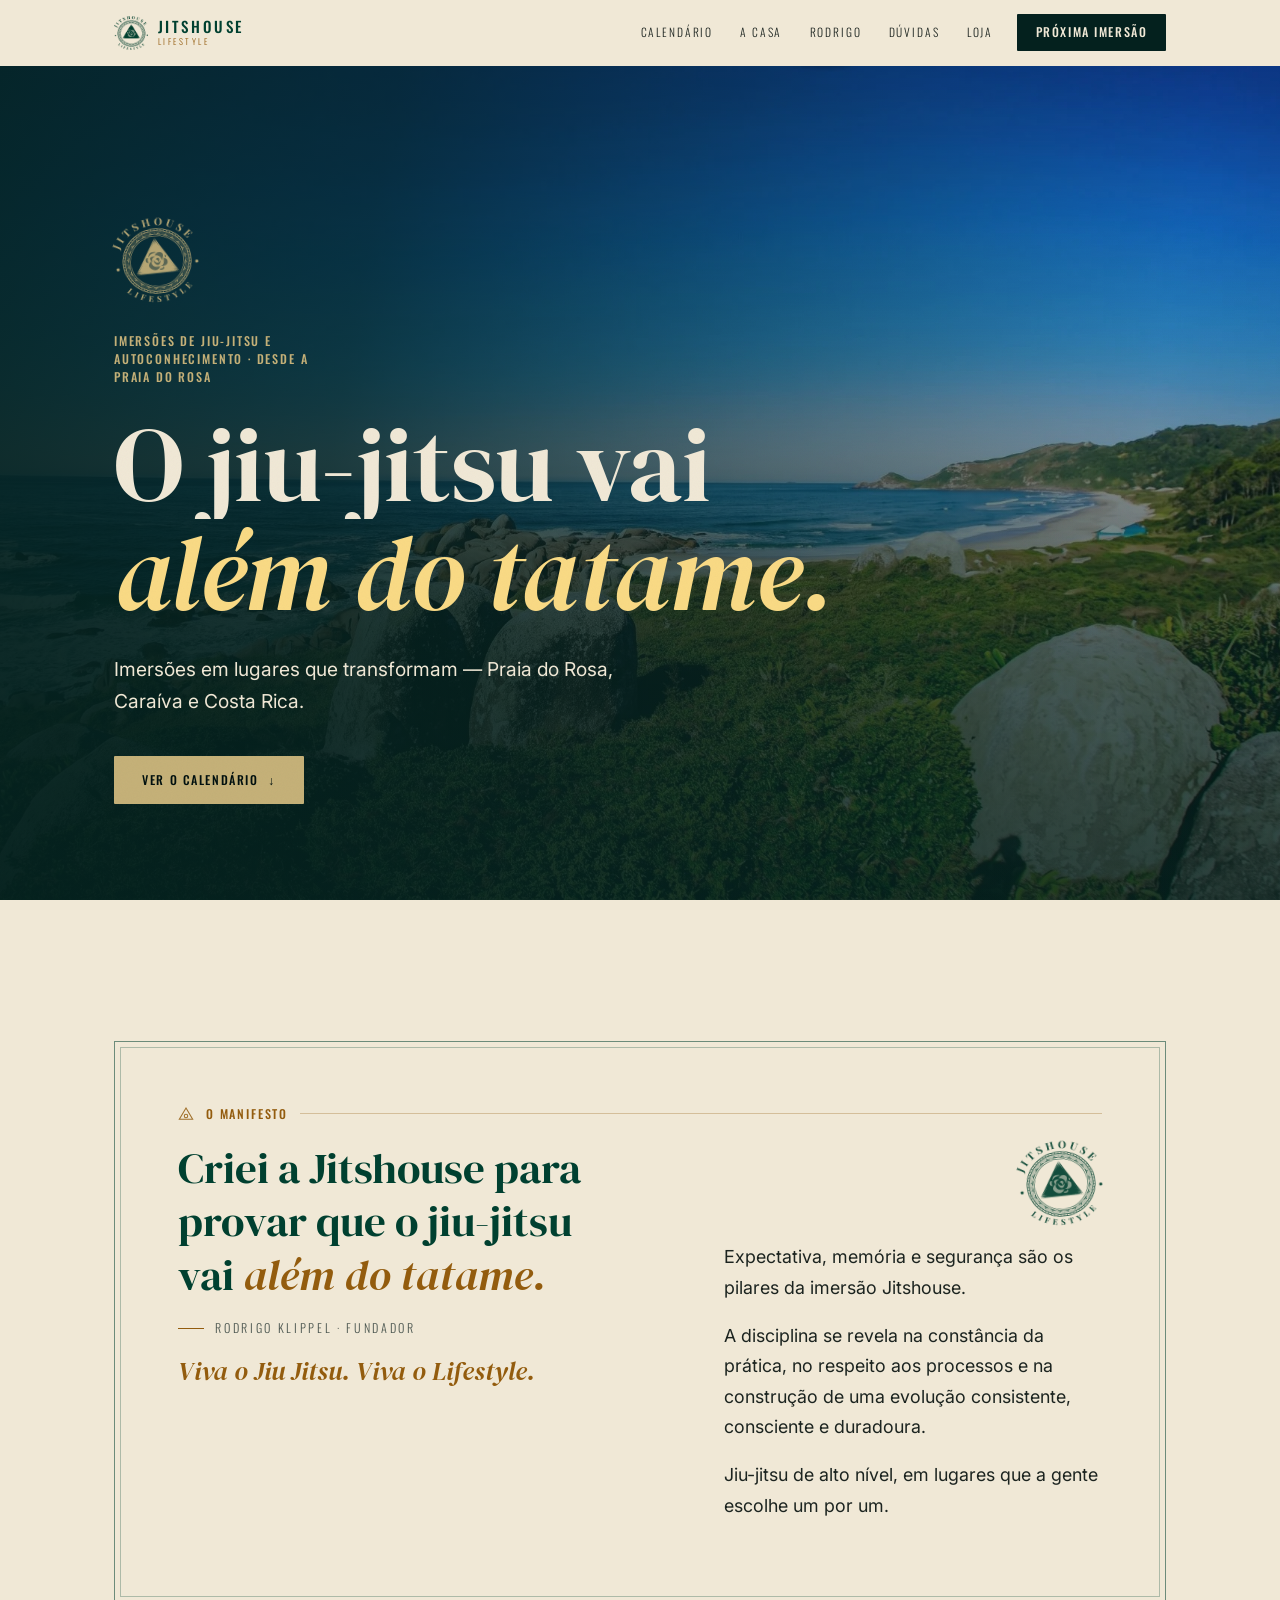
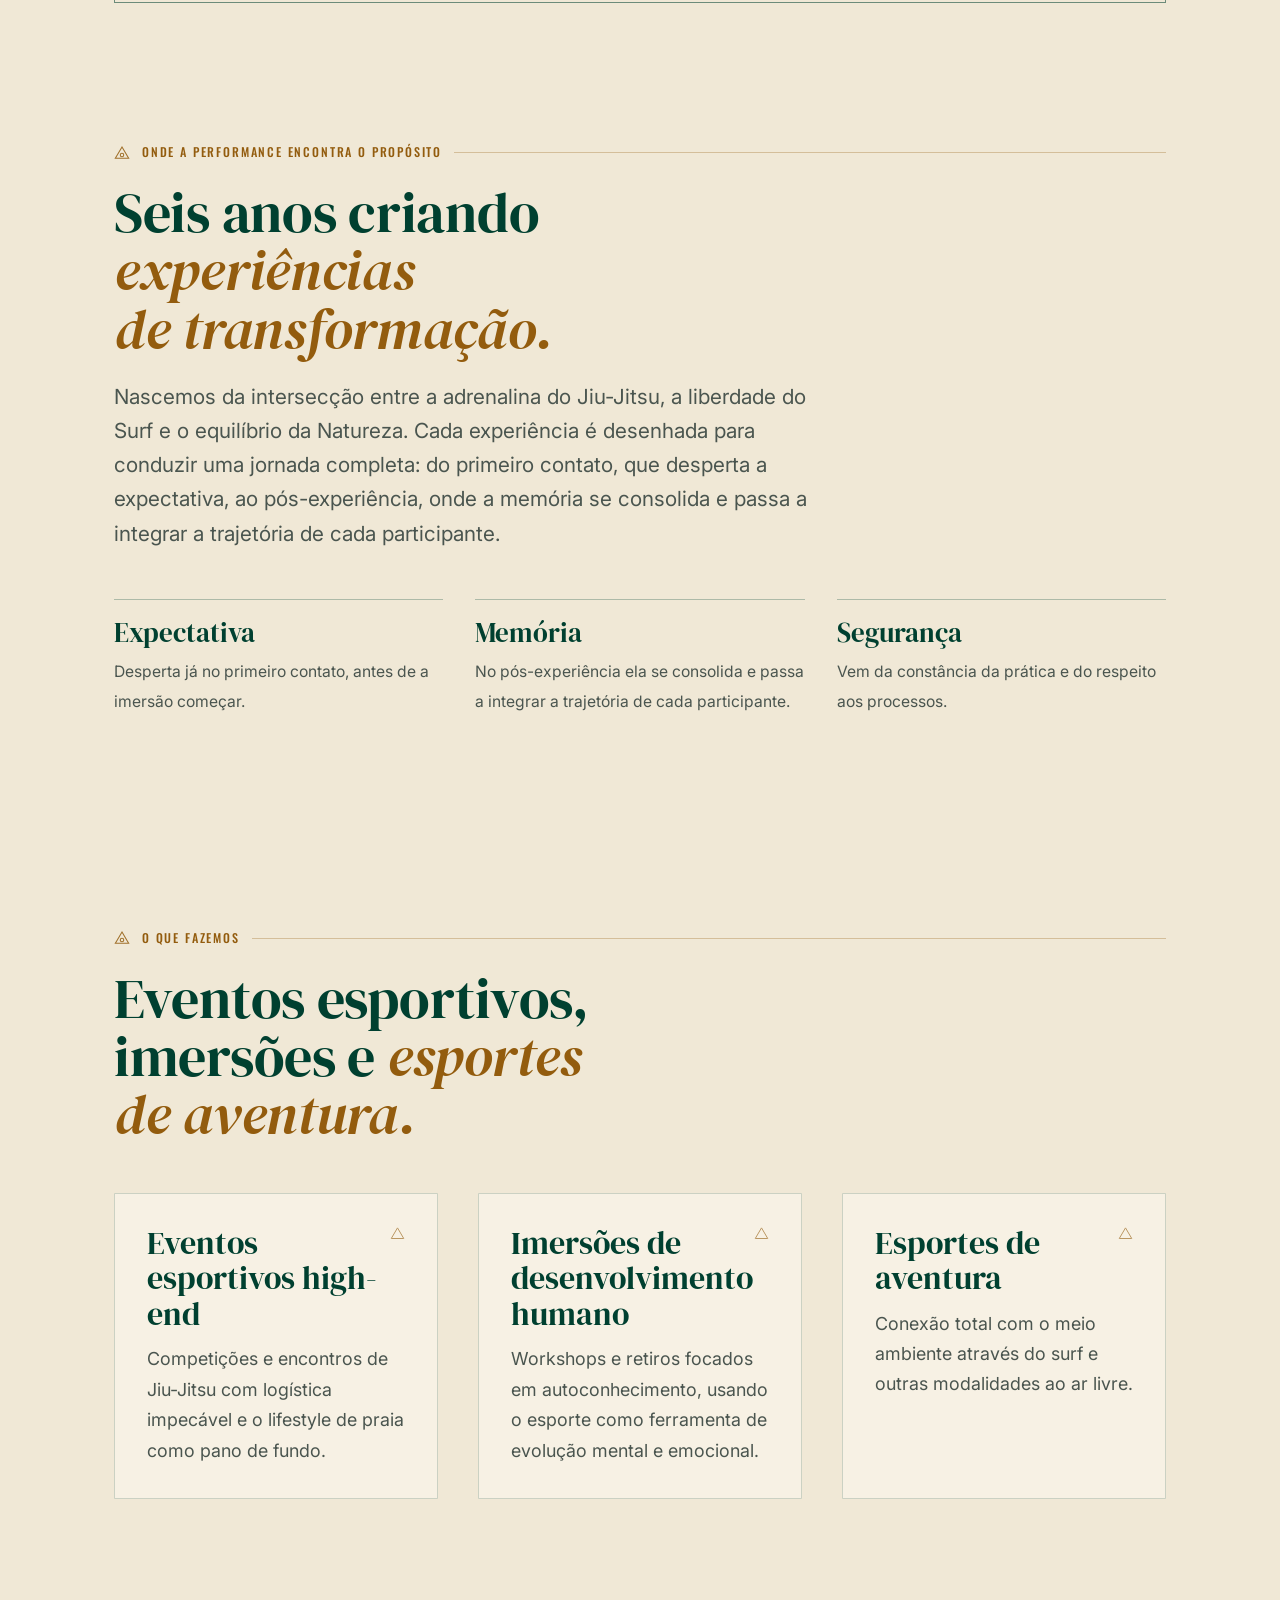
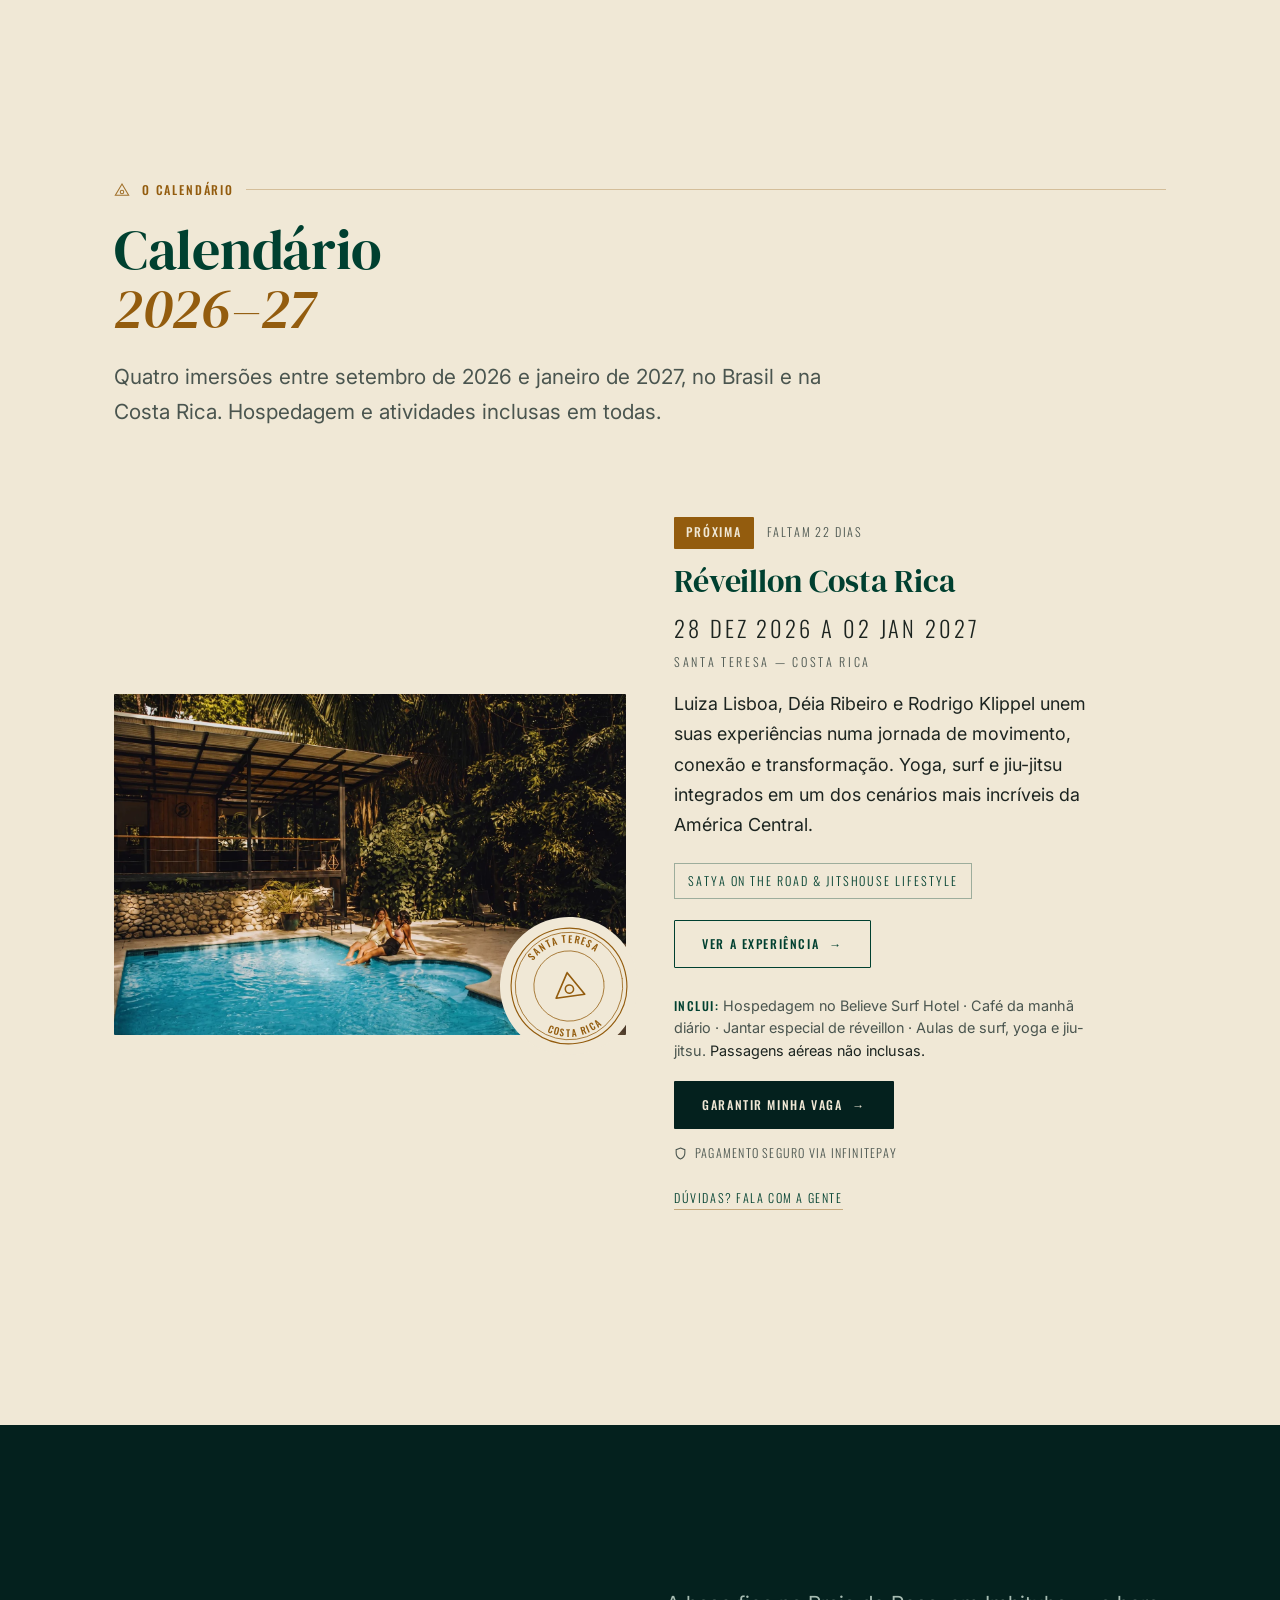
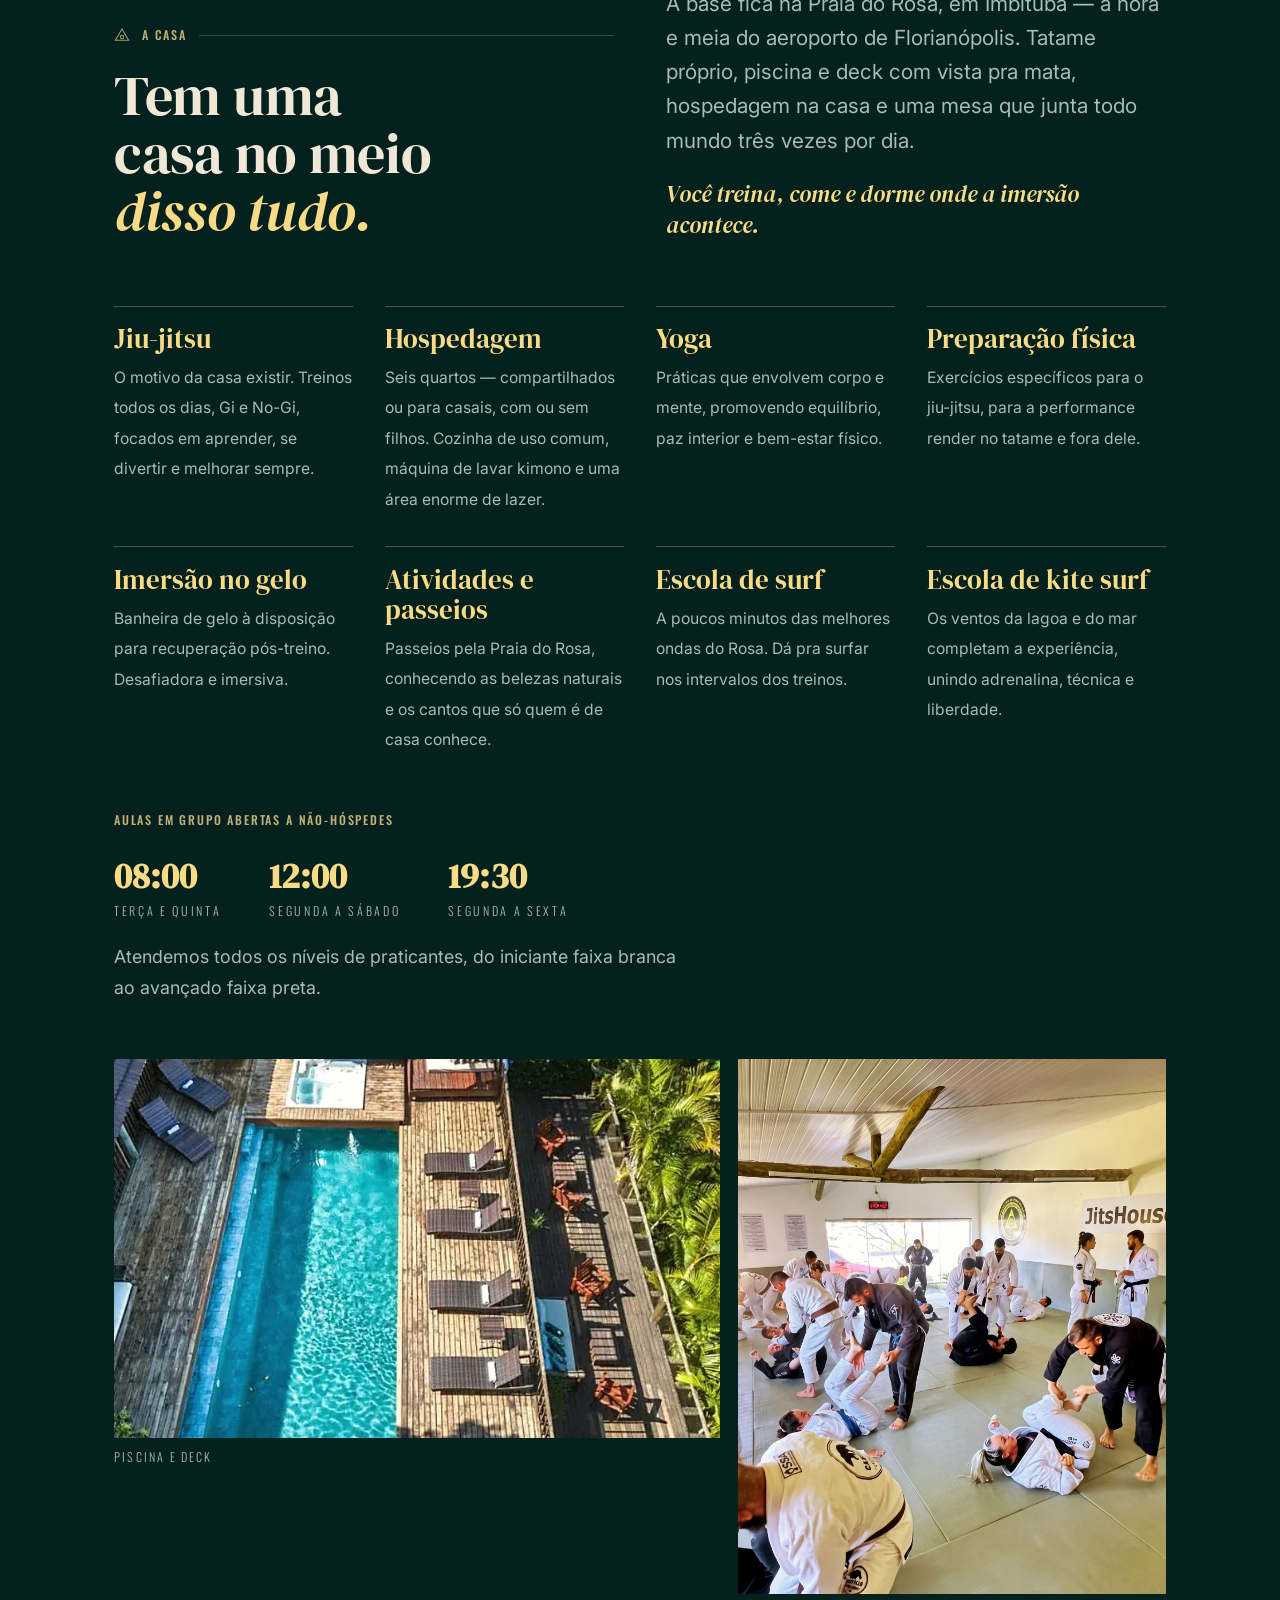
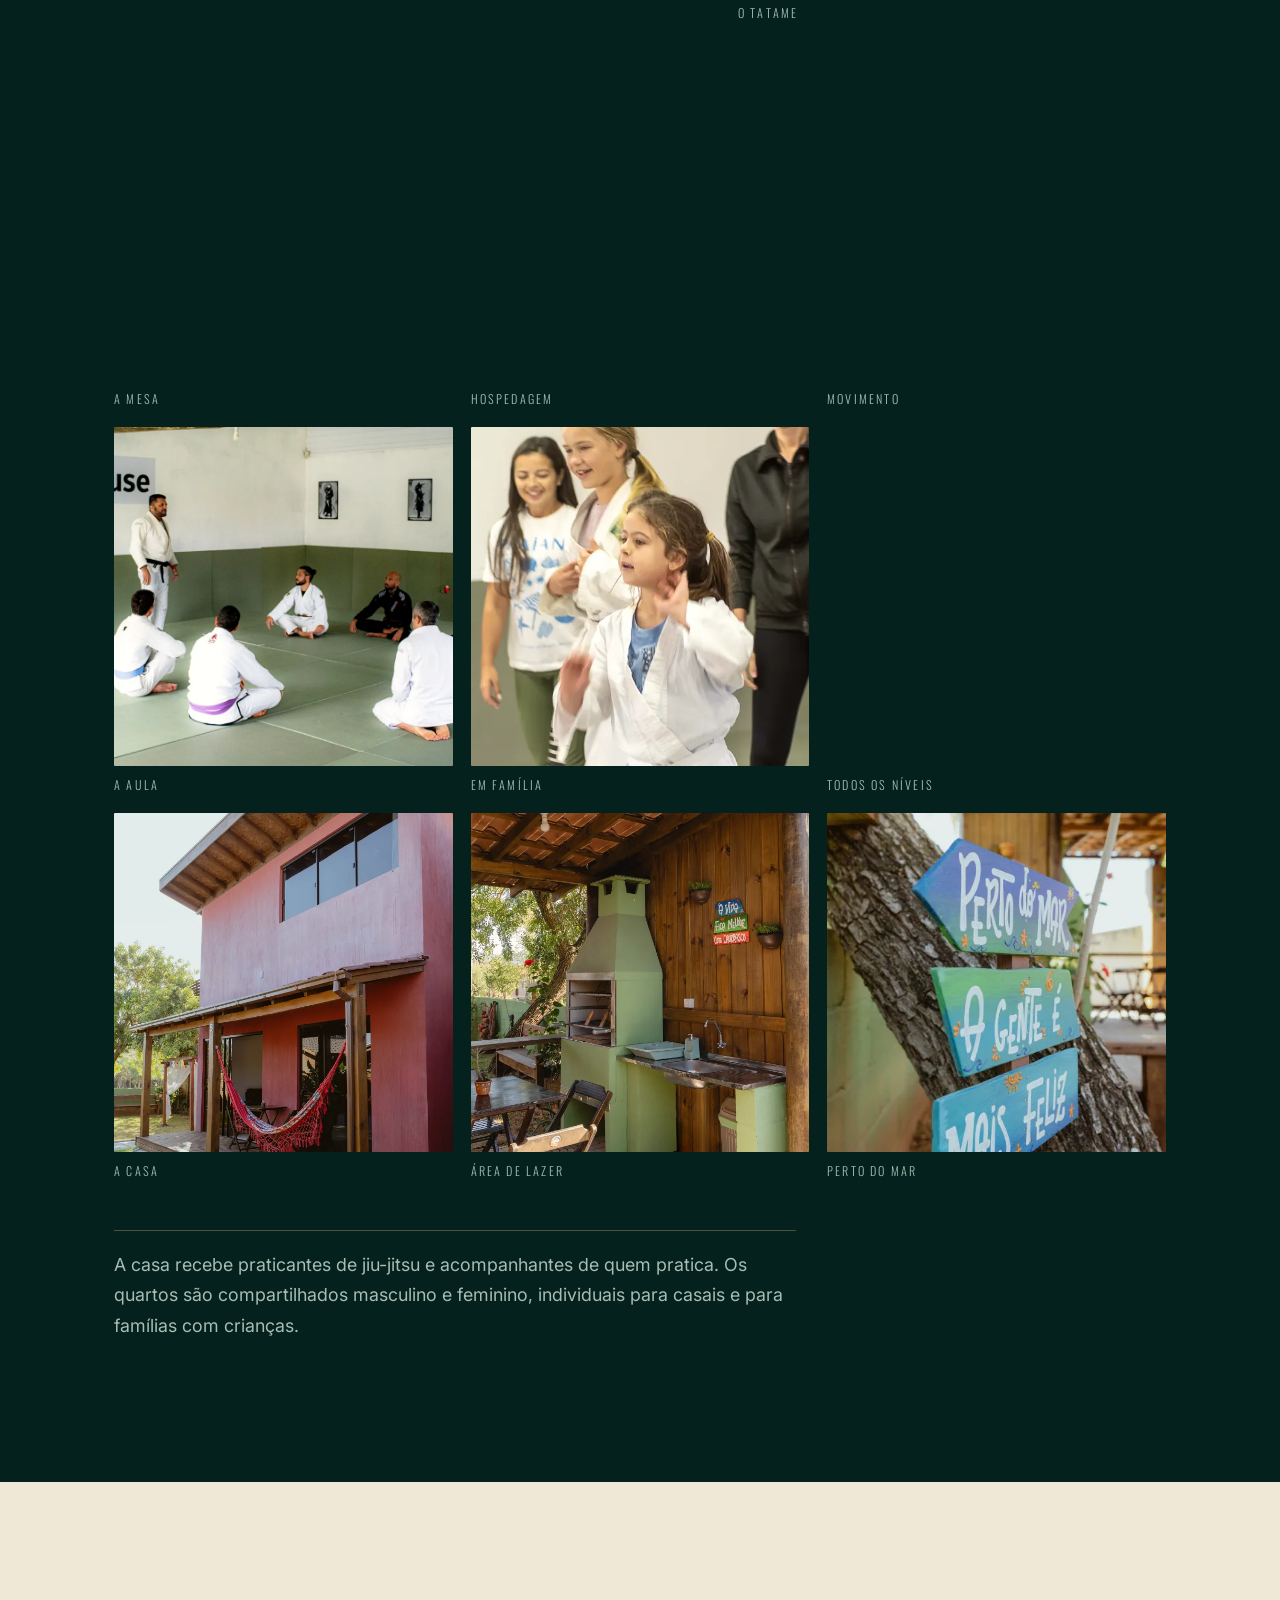
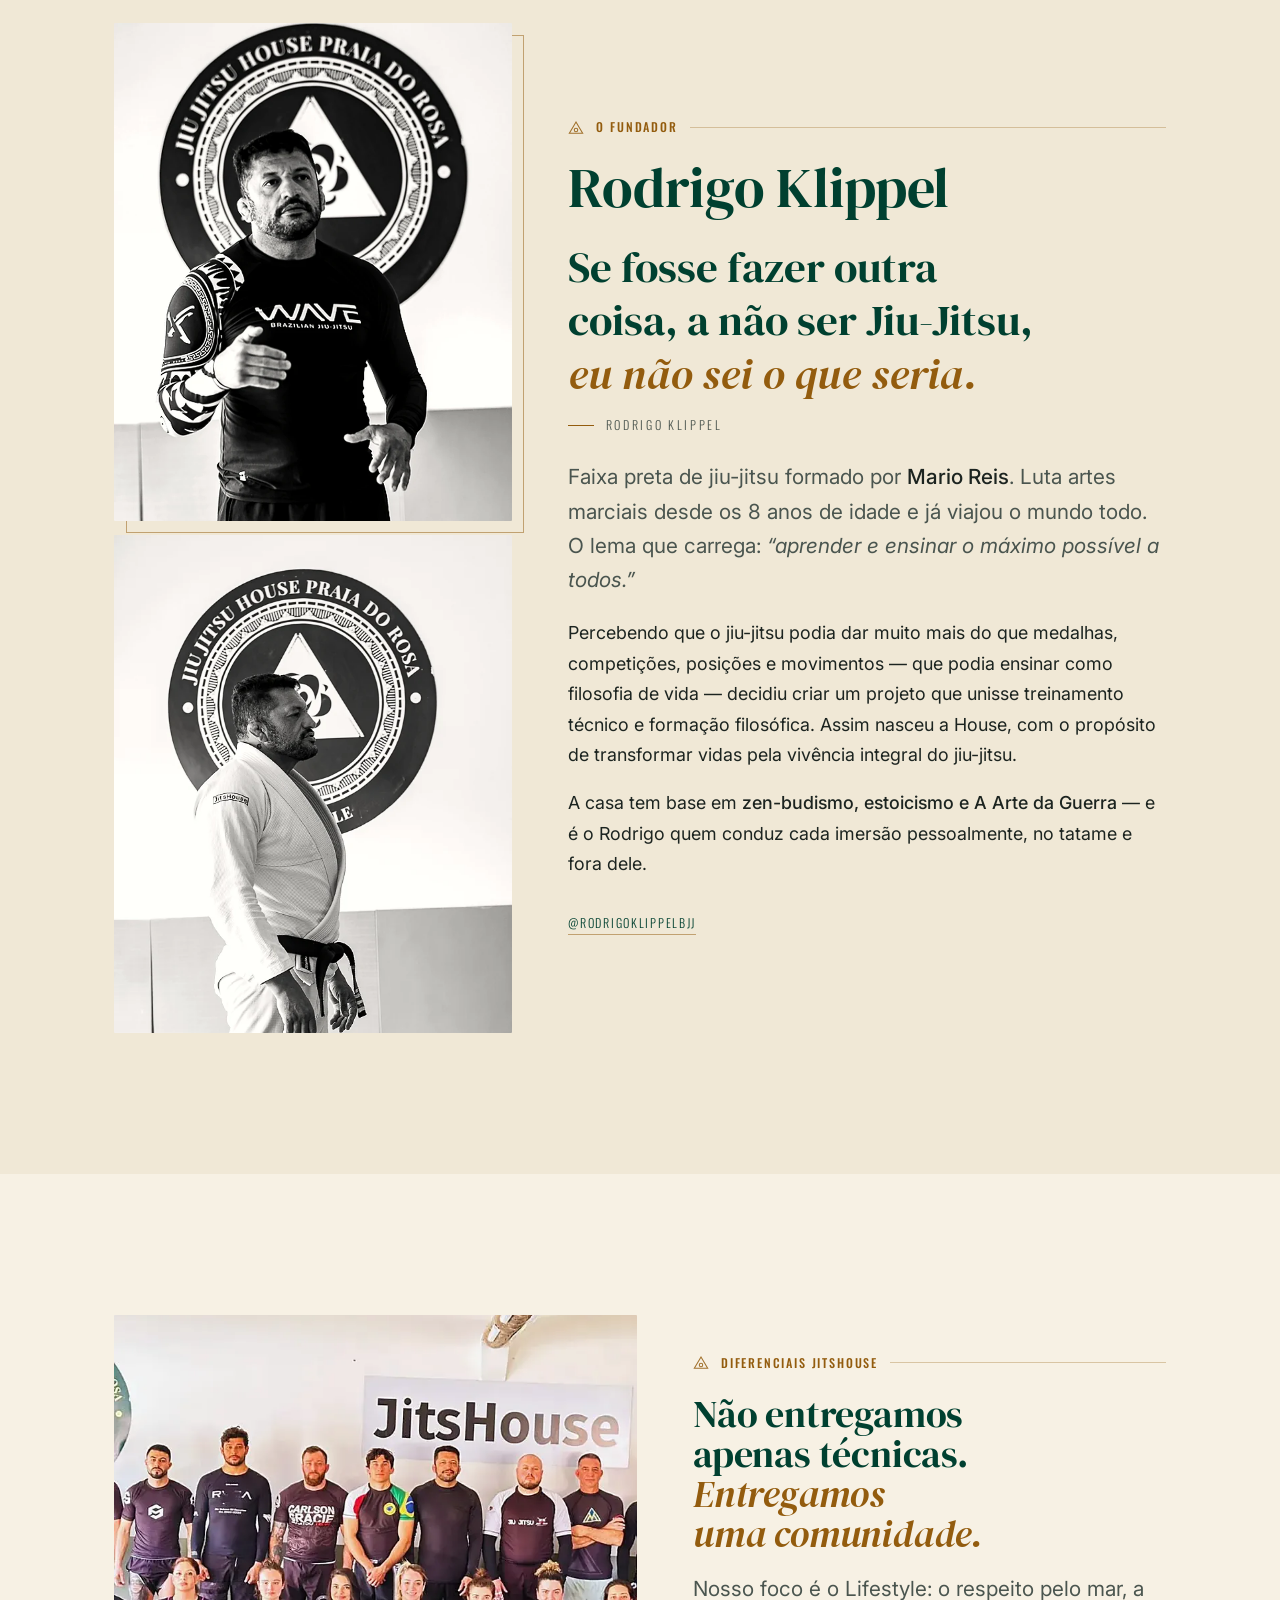
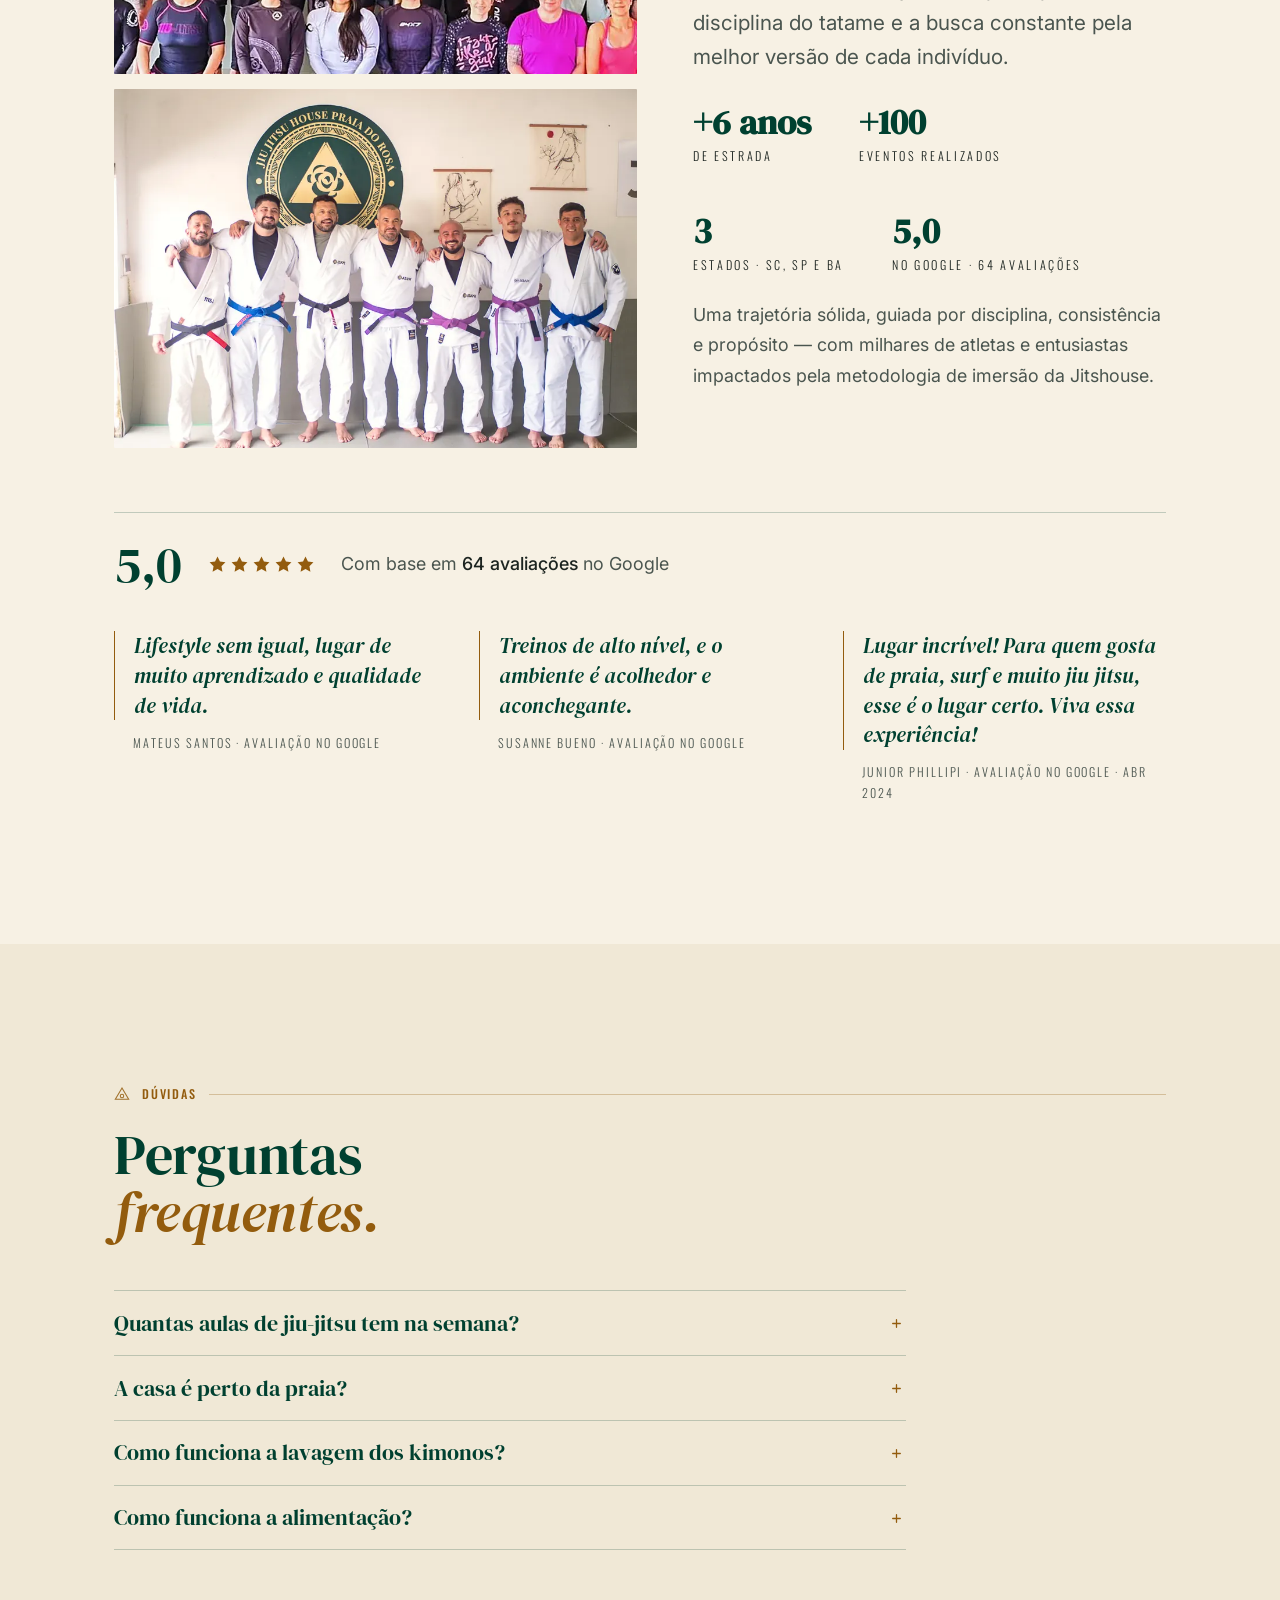
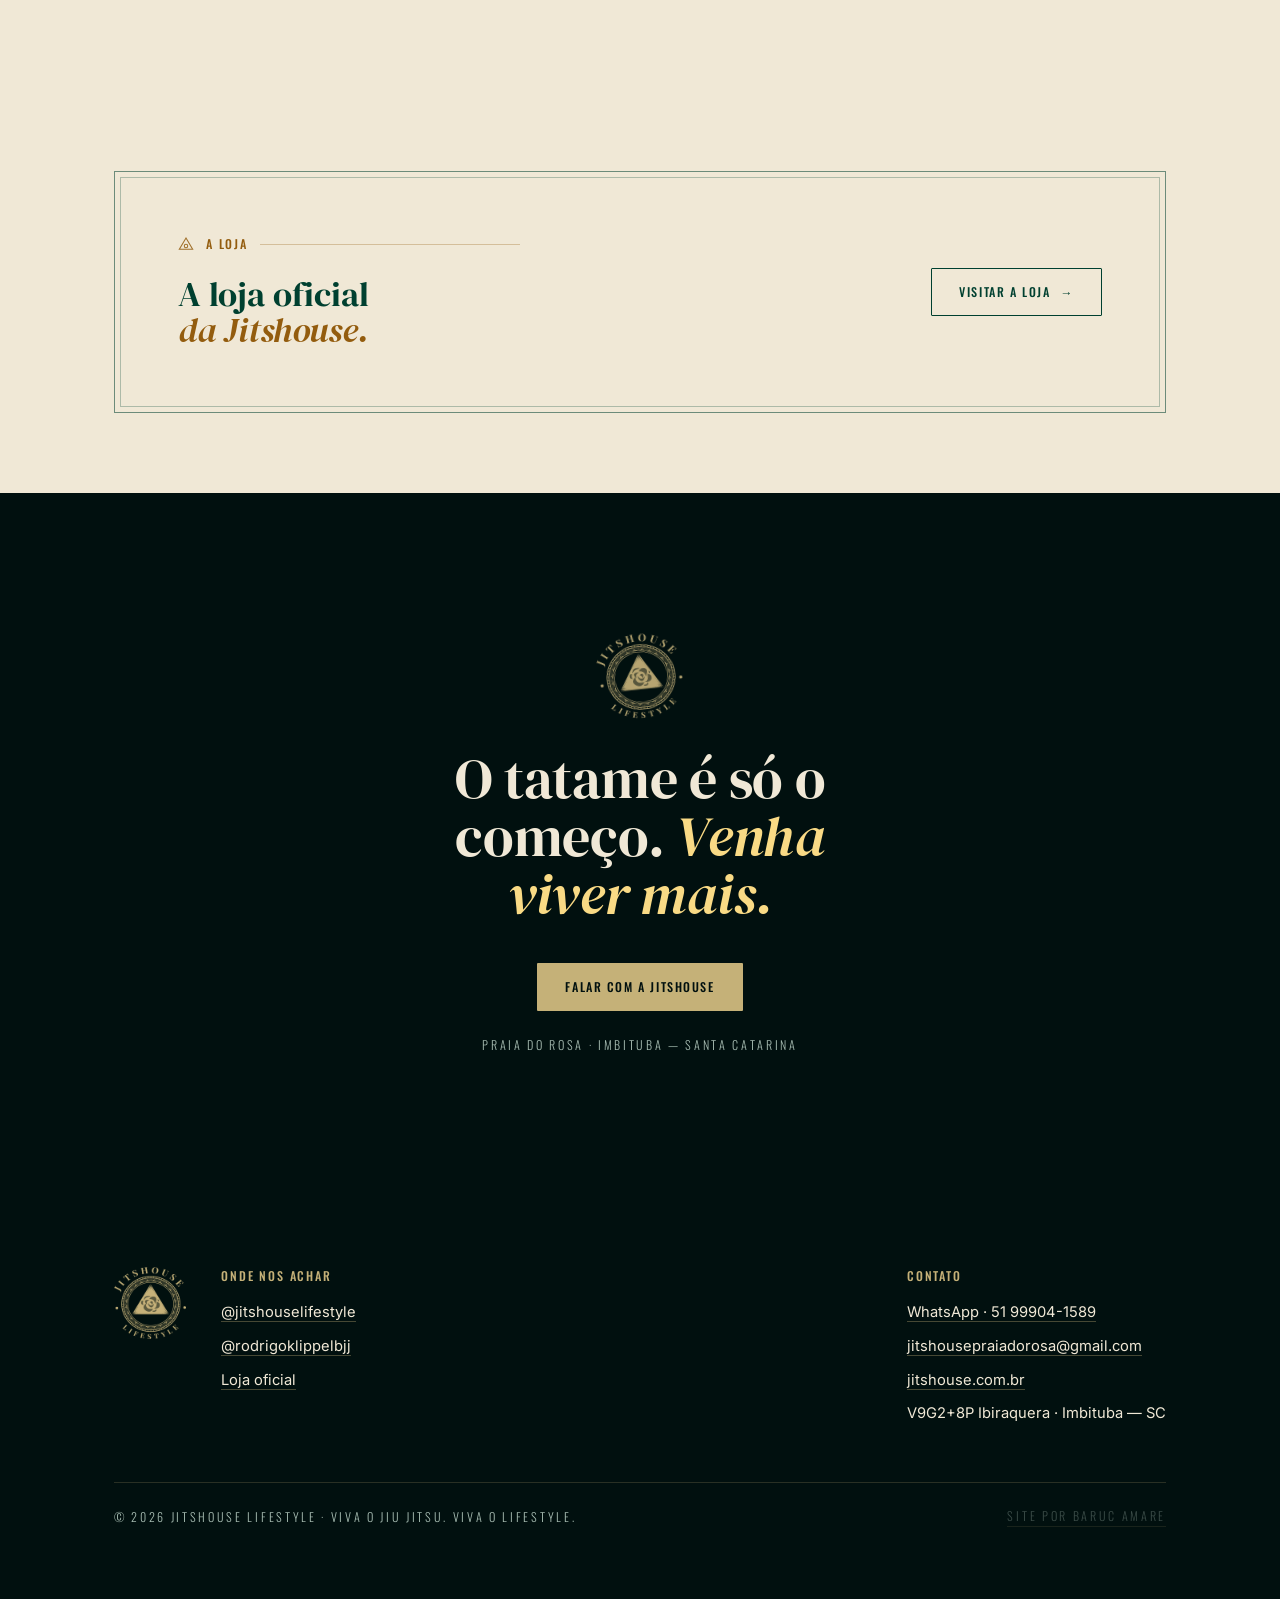
==== commit e62efd2e: "feat: pagina do Desafio Jitshouse e card no calendario Quinta imersao, publicada pelo cliente em 27/" ====
--- a/index.html
+++ b/index.html
@@ -1058,6 +1058,26 @@
     checkout: LOJA + '/hlm5888-praia-do-rosa-preview-costa-rica'
   },
   {
+    id:'desafio',
+    nome:'Desafio Jitshouse',
+    inicio:'2026-11-13', fim:'2026-11-15',
+    datas:'13 a 15 nov 2026',
+    local:'Praia do Rosa · Imbituba — Santa Catarina',
+    selo:{ l1:'PRAIA DO ROSA', l2:'O DESAFIO', icone:'paraquedas' },
+    copy:'A imersão que sai do tatame. Três dias de apneia, salto de paraquedas, preparação física e surf — para descobrir o que o treino construiu quando o chão muda.',
+    tag:'3 dias de experiências, conexões e desafios',
+    foto:'img/de/de-hero', alt:'Onda quebrando na Praia do Rosa com um surfista na parede, e recortes de um paraquedista sobre a costa.',
+    link:'desafio',
+    /* R$ 3.490,00 em jitshouse.com/desafio-jitshouse/ e nas artes oficiais.
+       [VALIDAR] NÃO existe produto do Desafio na loja InfinitePay — a loja
+       tem 4 (Aniversário, Caraíva, Preview Costa Rica e Costa Rica). Por
+       isso este é o único card sem checkout: o CTA vai pro WhatsApp.
+       Quando o produto for criado, acrescentar a chave `checkout`. */
+    preco:'R$ 3.490',
+    precoDetalhe:'Pacote completo · vagas pelo WhatsApp',
+    incluso:['Hospedagem na Morada da Praia do Rosa','Alimentação completa','Todas as práticas e dinâmicas']
+  },
+  {
     id:'reveillon',
     nome:'Réveillon Costa Rica',
     inicio:'2026-12-28', fim:'2027-01-02',
@@ -1112,7 +1132,8 @@
   onda:      '<path class="icone traco" d="M46 62c3.6-3.4 7.2-3.4 10.8 0s7.2 3.4 10.8 0 7.2-3.4 10.8 0M46 52c3.6-3.4 7.2-3.4 10.8 0s7.2 3.4 10.8 0 7.2-3.4 10.8 0" stroke-width="1.6"/>',
   palmeira:  '<path class="icone traco" d="M60 52v18M60 52c-6-5-13-5-17 1 6-2 11-1 14 2M60 52c6-5 13-5 17 1-6-2-11-1-14 2M60 52c-2-7 1-12 7-14-3 5-3 9-2 12M60 52c2-7-1-12-7-14 3 5 3 9 2 12" stroke-width="1.5"/><path class="icone traco" d="M50 72h20" stroke-width="1.5"/>',
   sol:       '<circle class="icone traco" cx="60" cy="59" r="7.5" stroke-width="1.6"/><path class="icone traco" d="M60 45v-4M60 77v-4M74 59h4M42 59h4M70 49l3-3M47 72l3-3M70 69l3 3M47 46l3 3" stroke-width="1.5"/>',
-  triangulo: '<path class="icone traco" d="M60 47 74 70H46Z" stroke-width="1.6"/><circle class="icone traco" cx="60" cy="63" r="4" stroke-width="1.5"/>'
+  triangulo: '<path class="icone traco" d="M60 47 74 70H46Z" stroke-width="1.6"/><circle class="icone traco" cx="60" cy="63" r="4" stroke-width="1.5"/>',
+  paraquedas:'<path class="icone traco" d="M44 56a16 16 0 0 1 32 0" stroke-width="1.6"/><path class="icone traco" d="M44 56 60 68 76 56M54.7 56 60 68M65.3 56 60 68" stroke-width="1.2"/><path class="icone traco" d="M60 68v5" stroke-width="1.4"/><circle class="icone traco" cx="60" cy="76" r="3" stroke-width="1.4"/>'
 };
 function selo(s,i,cls){
   var ic = ICONES[s.icone] || ICONES.triangulo;
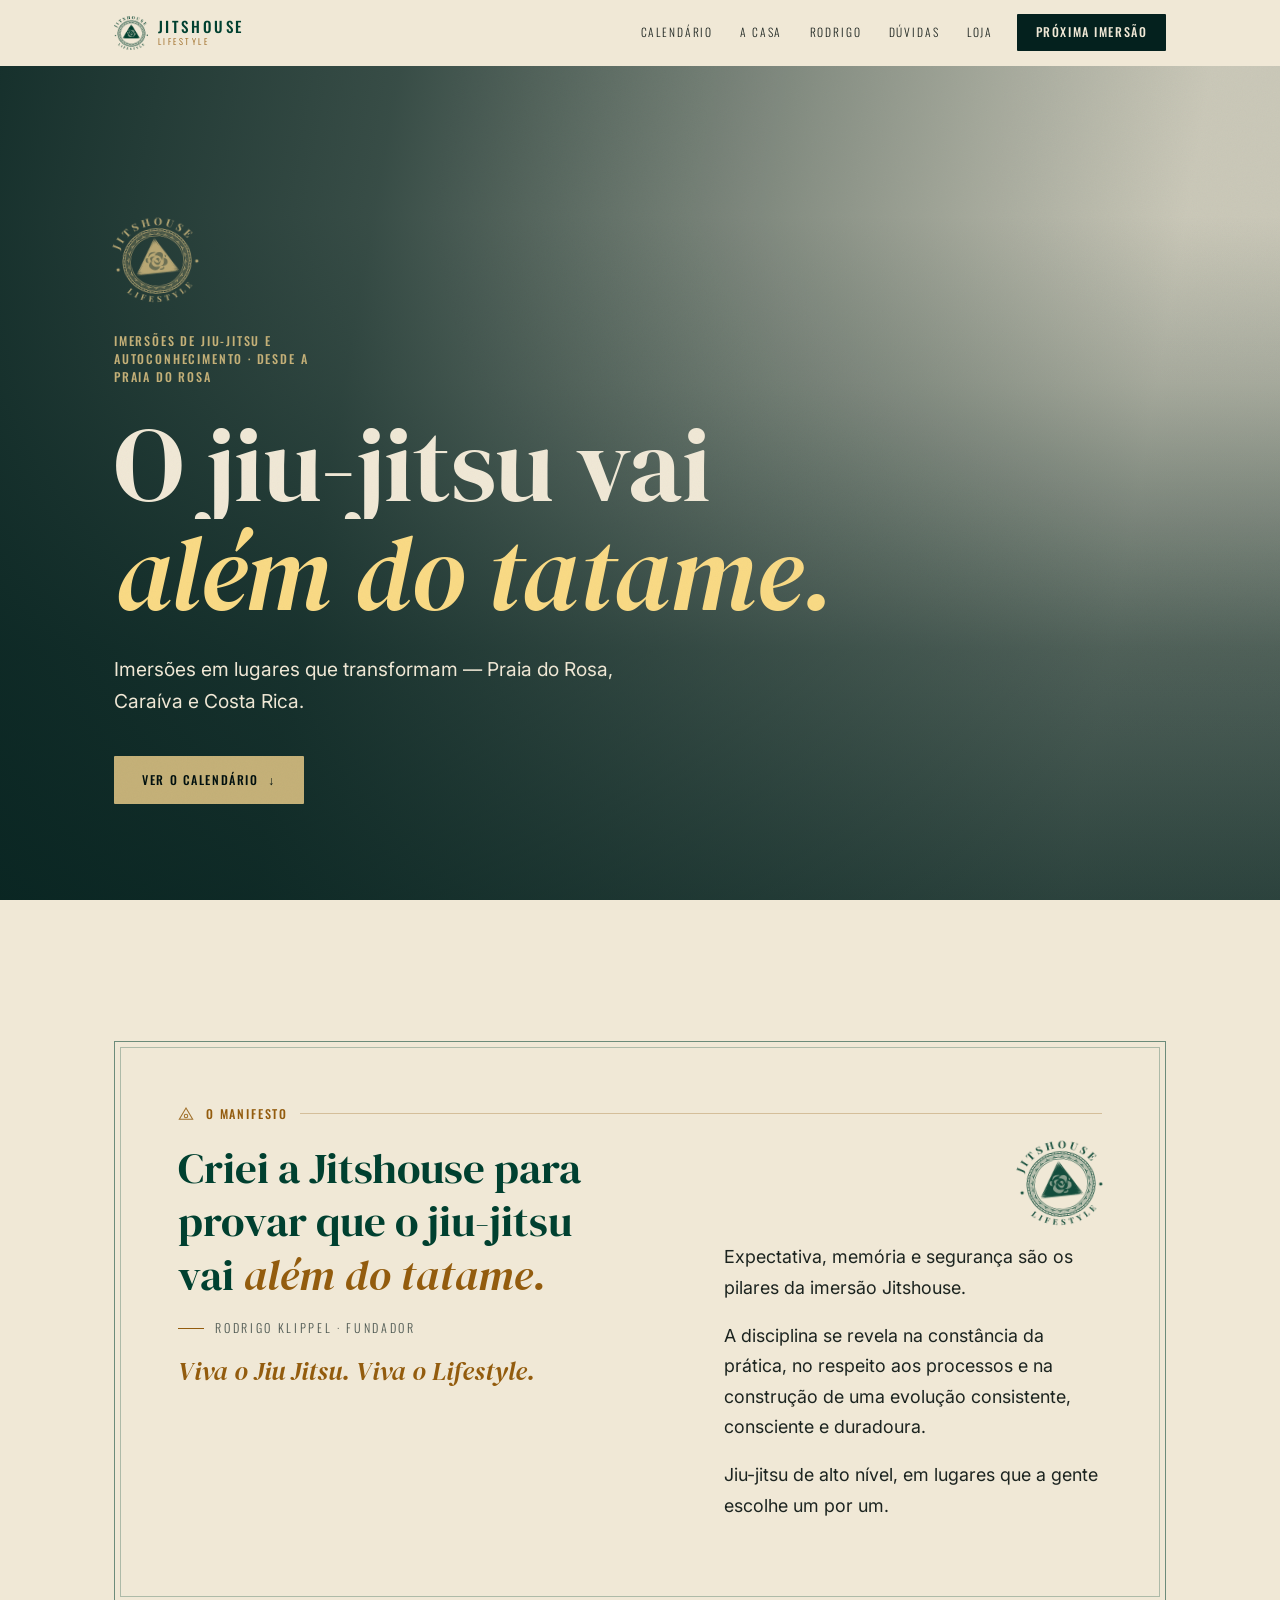
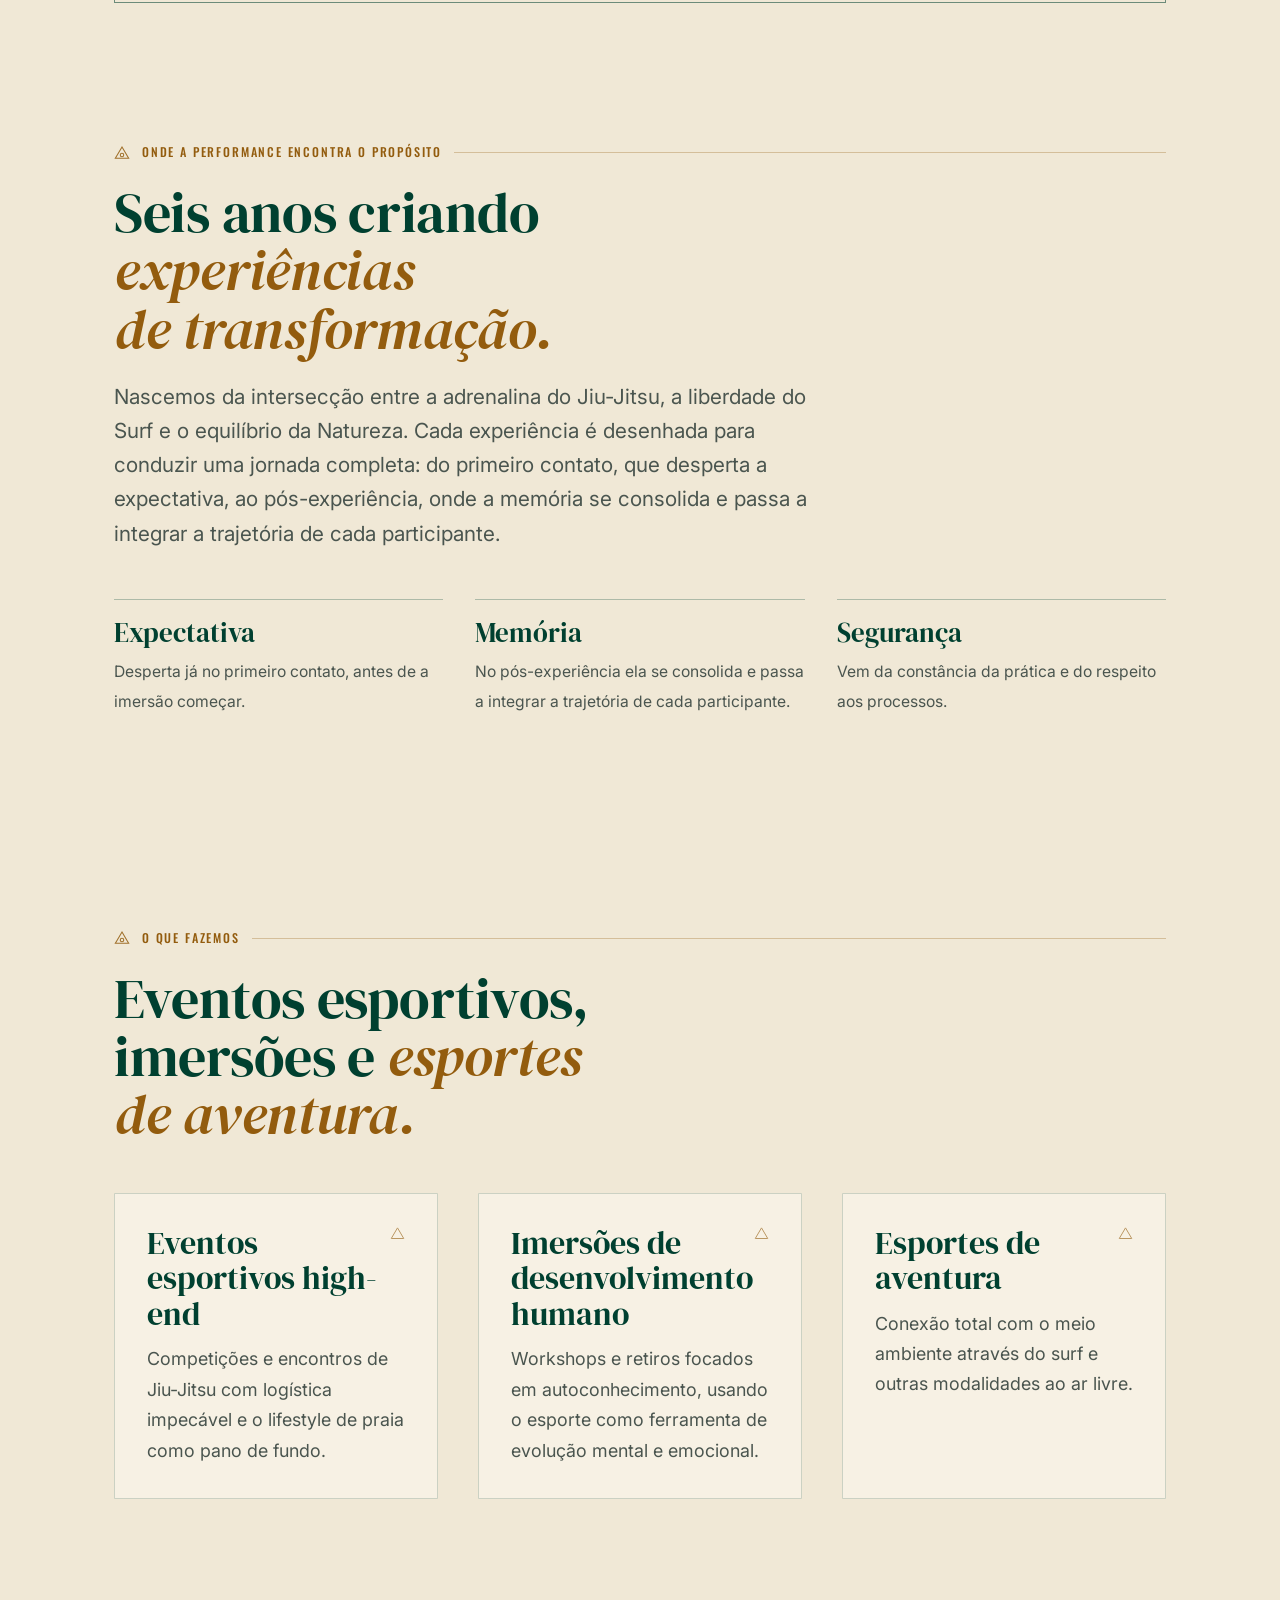
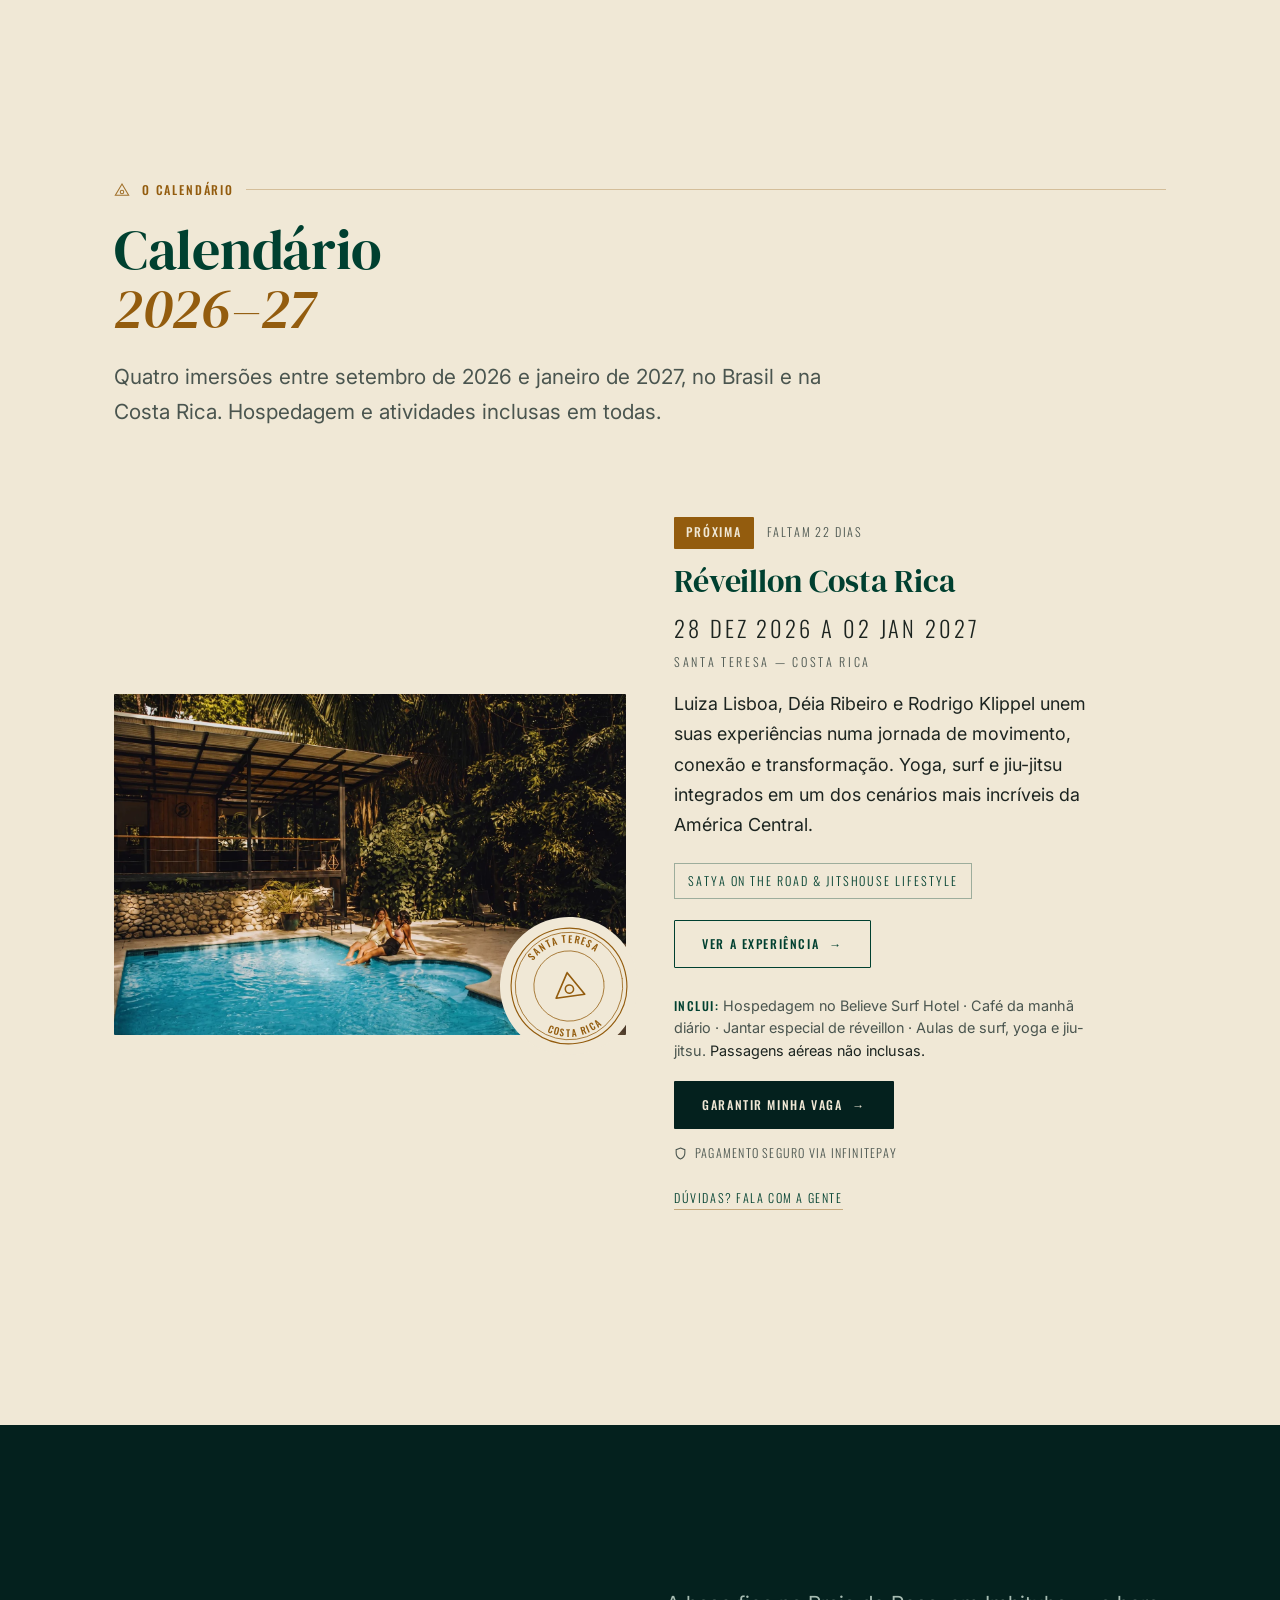
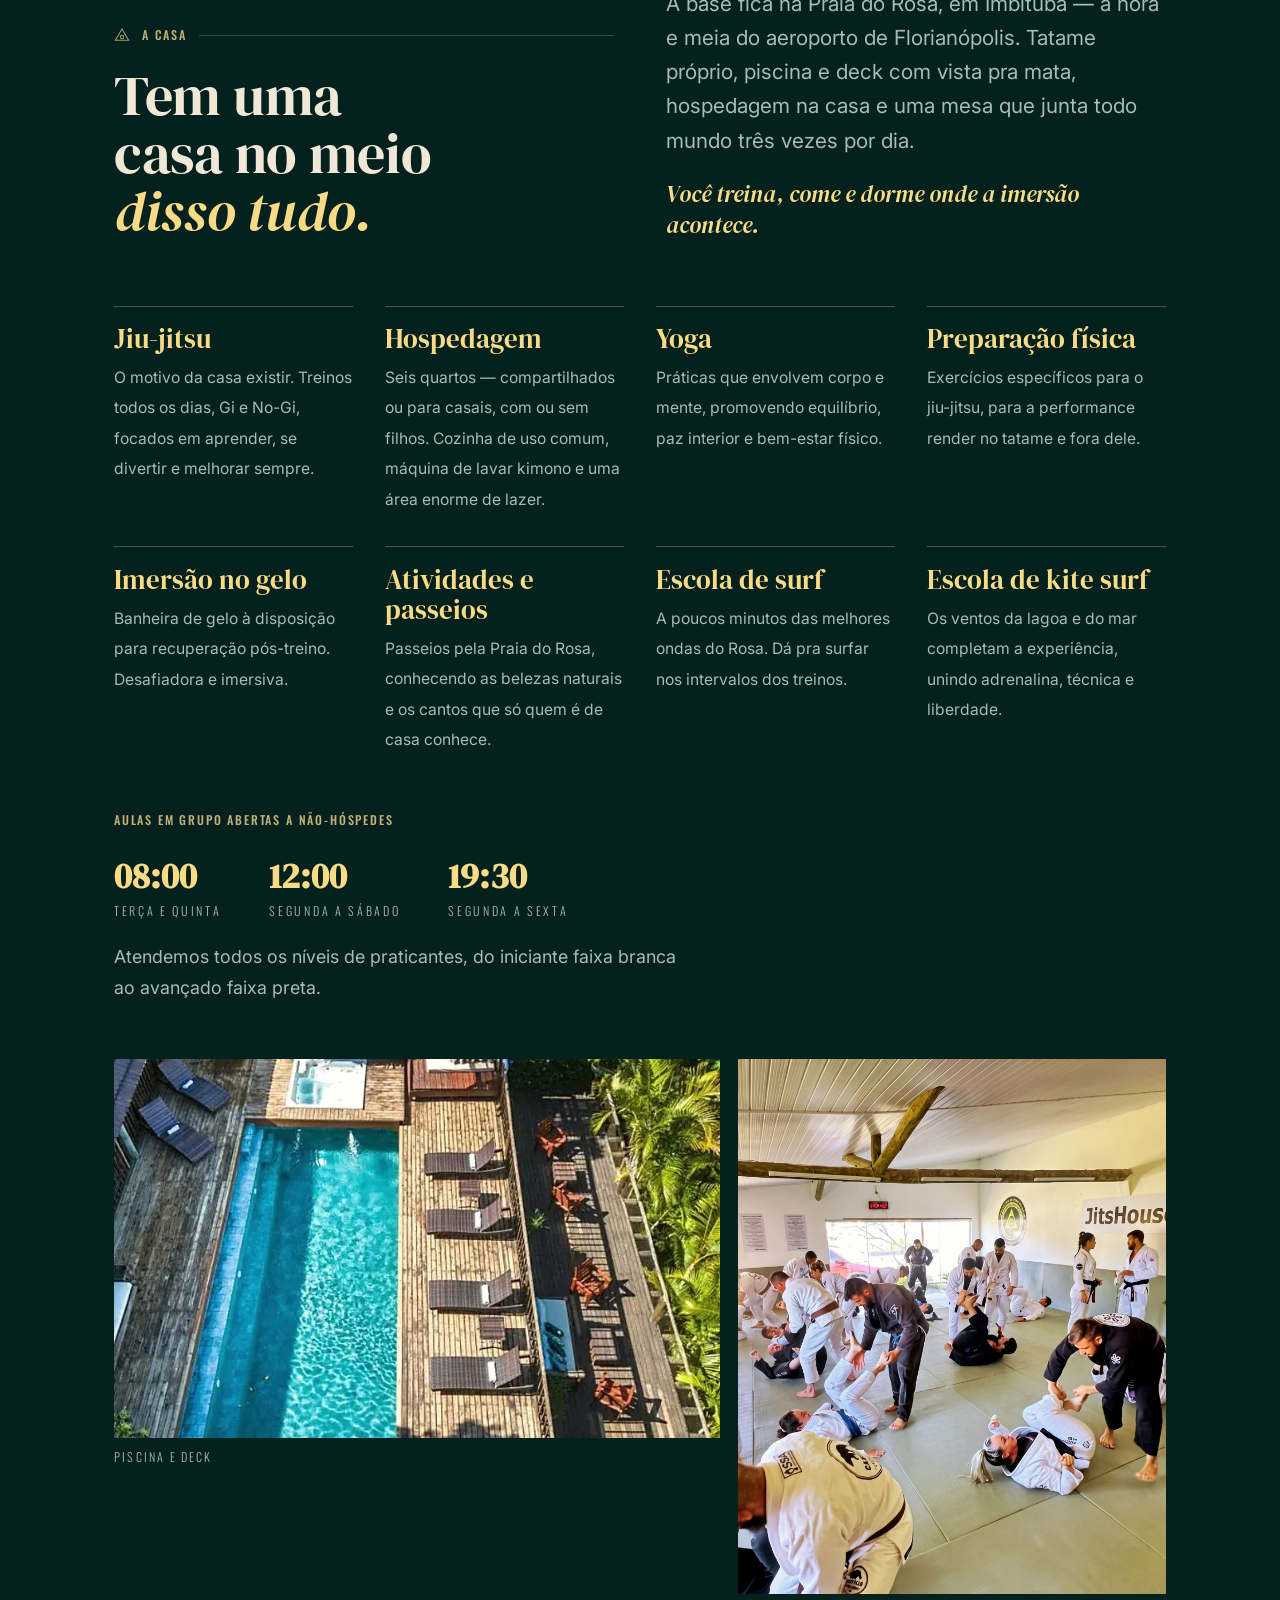
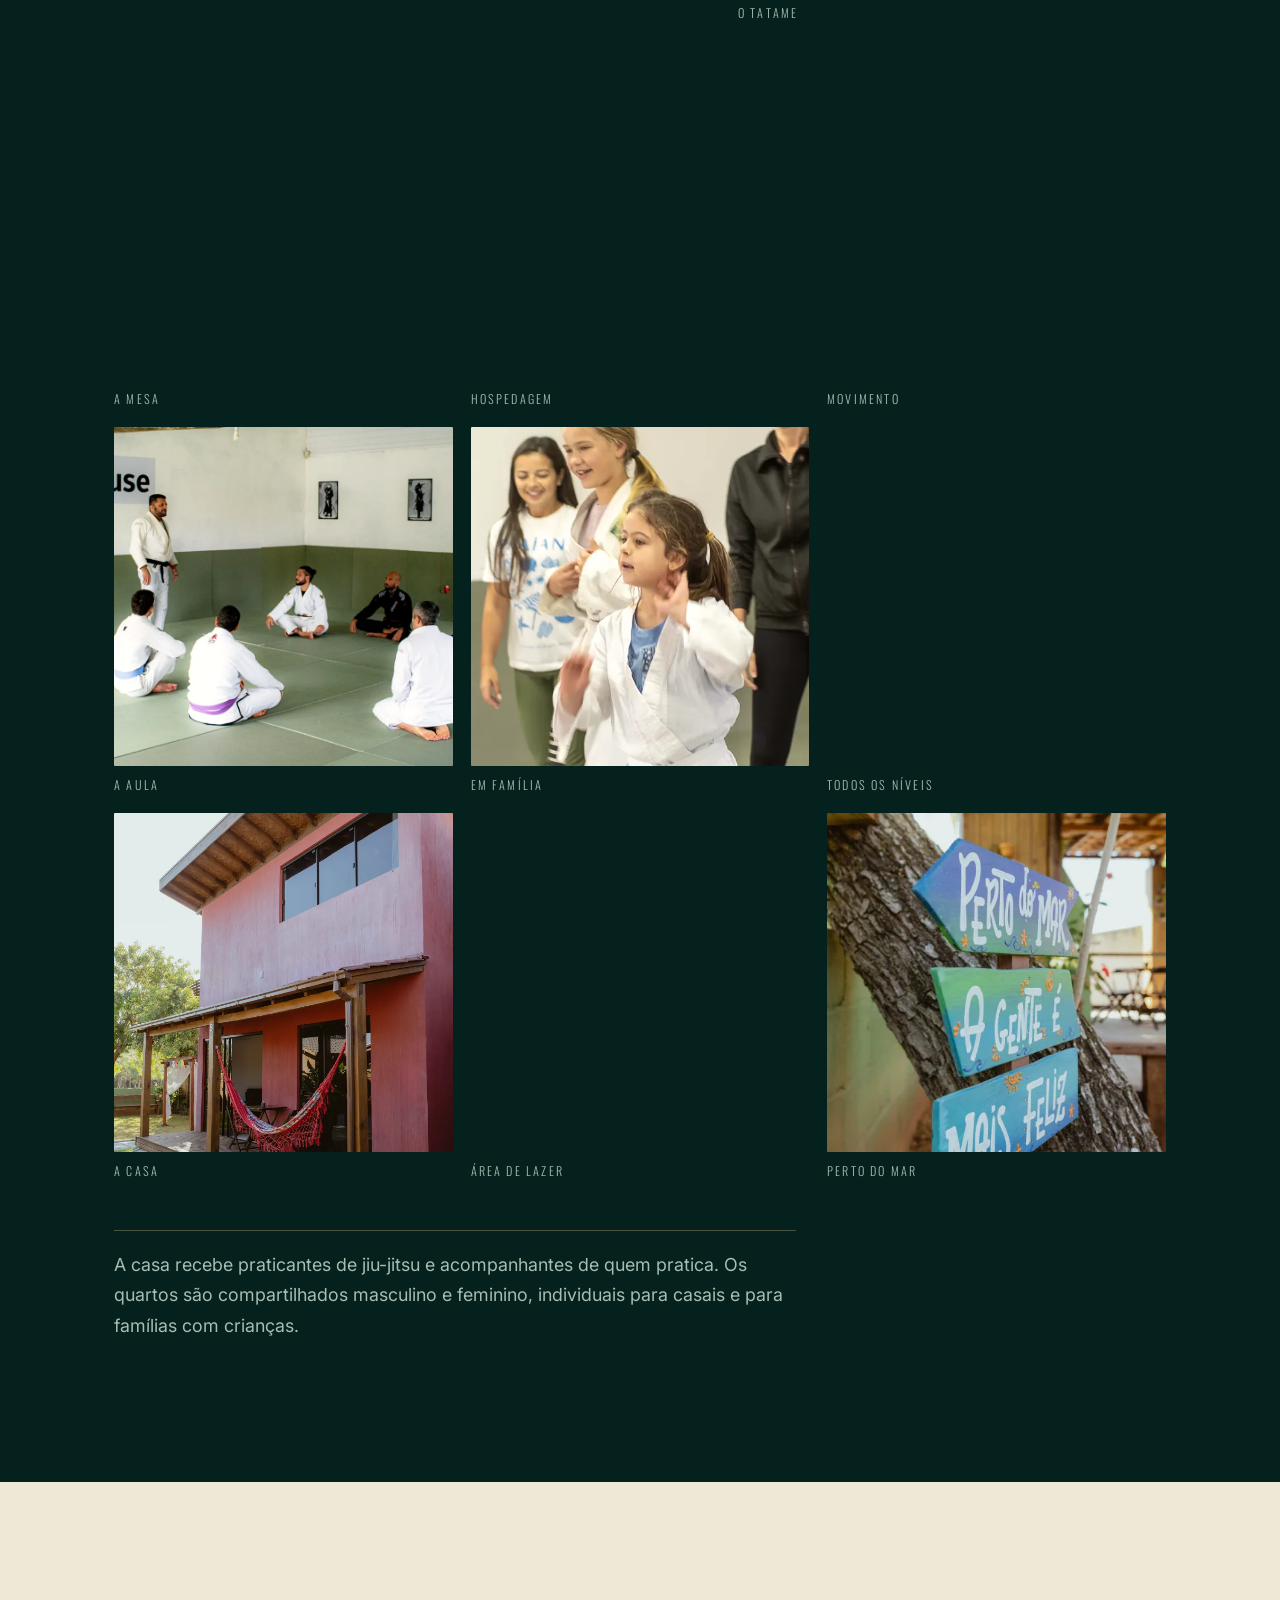
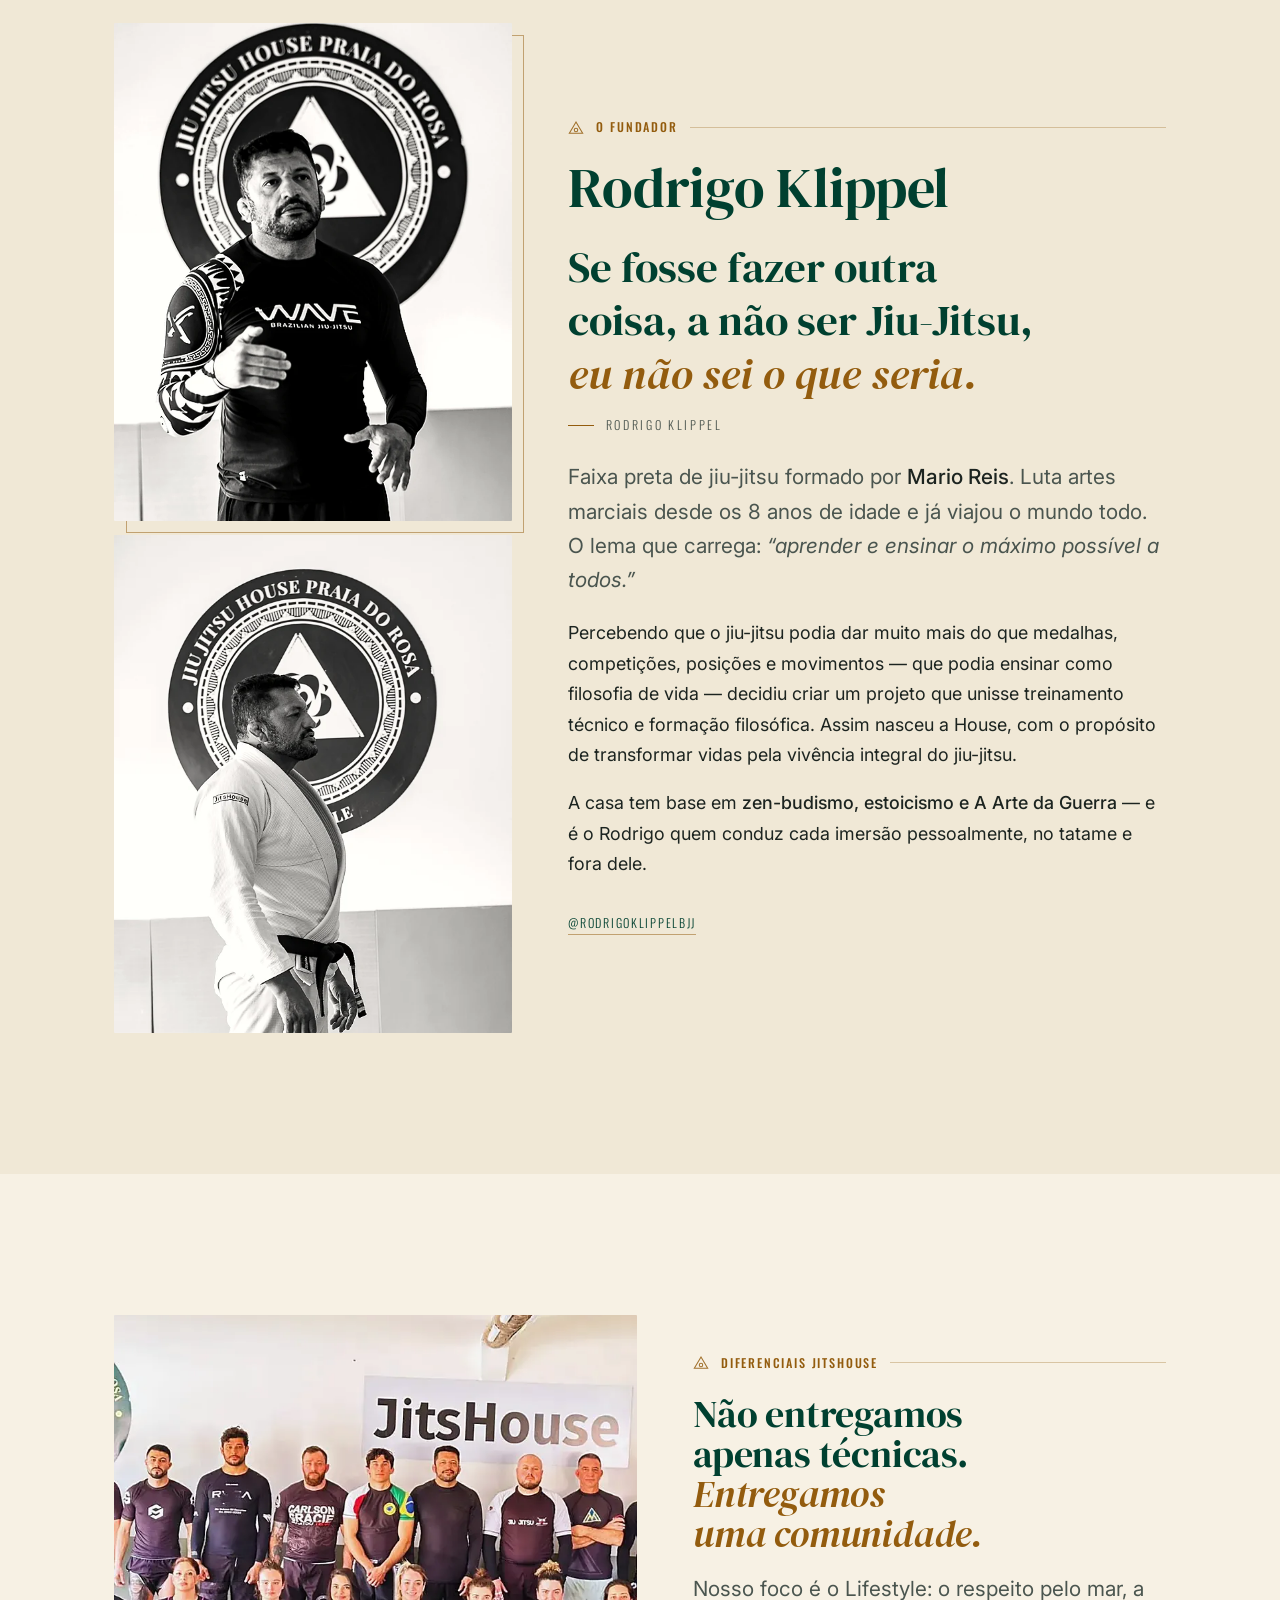
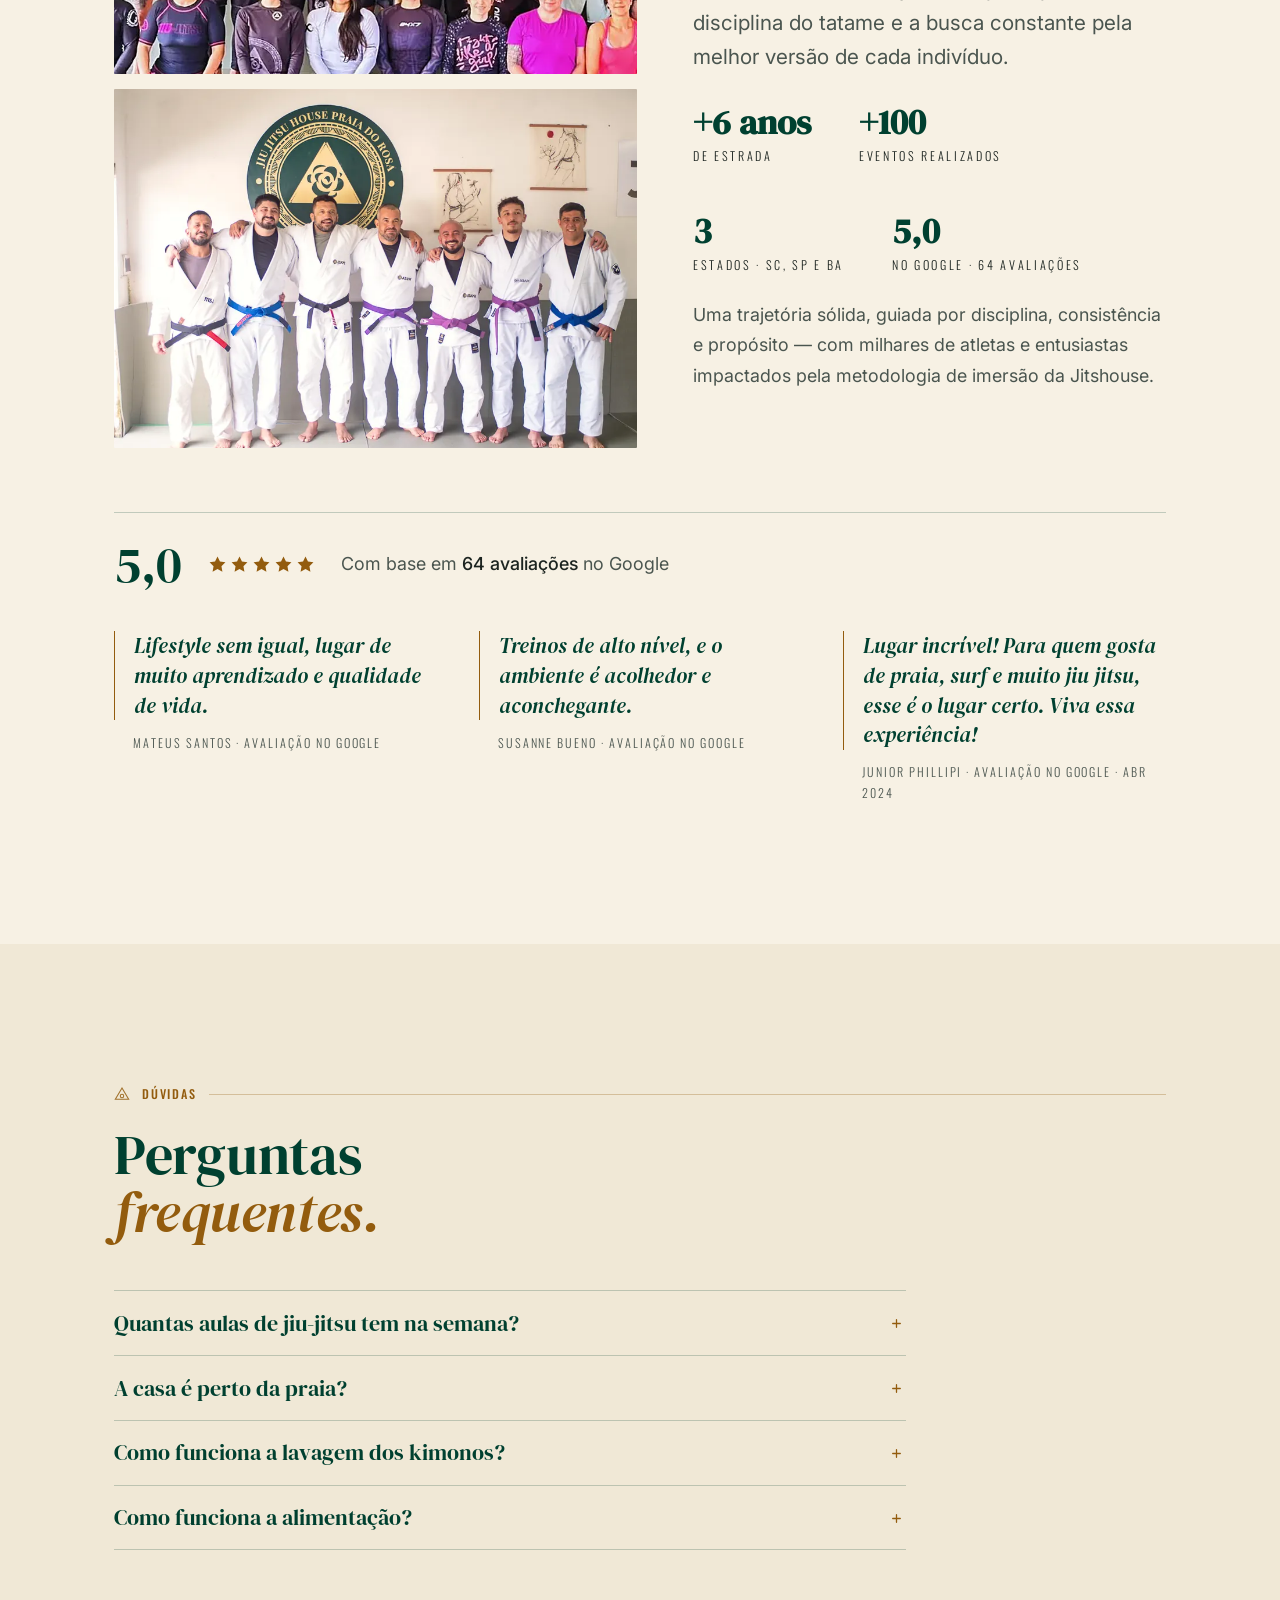
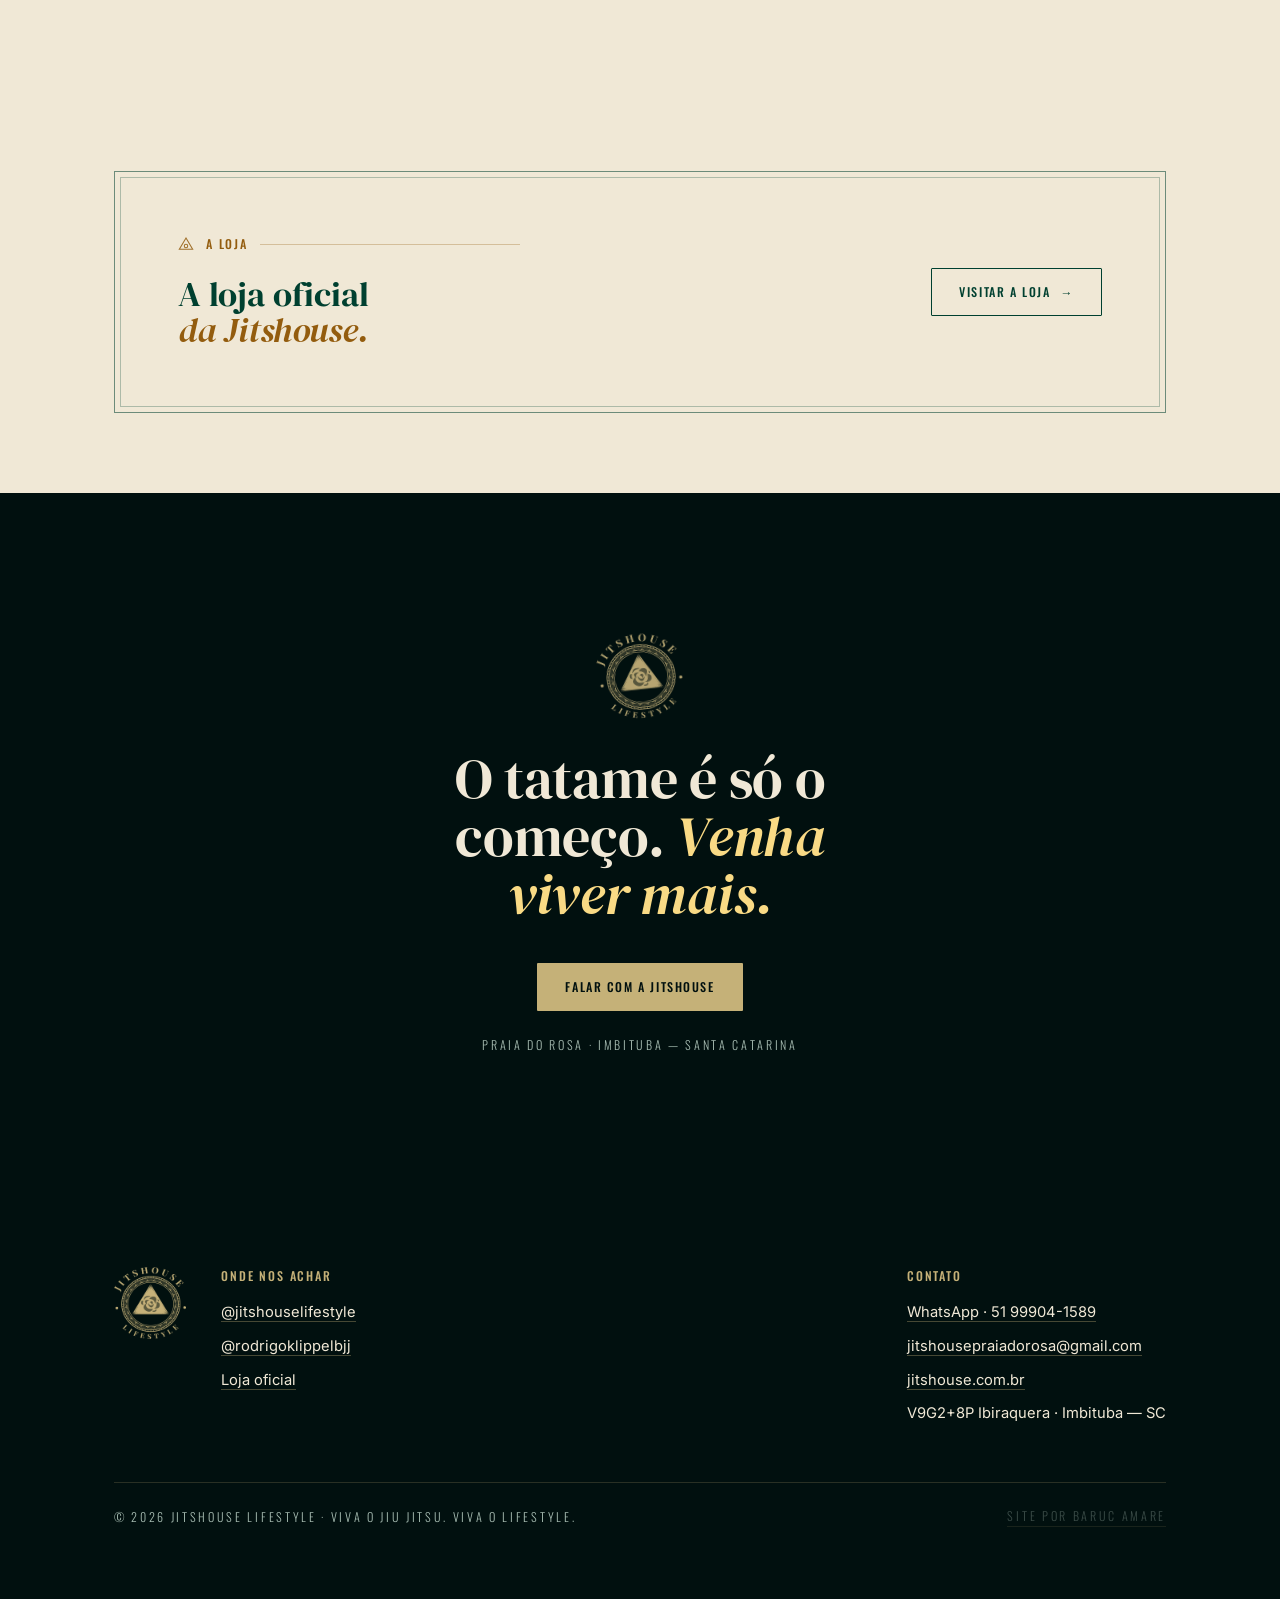
==== commit abaca418: "style: scrollbar harmonizada com a paleta do site Trilho verde escuro, polegar ouro, hover areia. Fi" ====
--- a/index.html
+++ b/index.html
@@ -598,6 +598,11 @@
   .btn:hover,.btn:hover .seta{transform:none}
   .barra{transition:none}
 }
+html{scrollbar-color:var(--ouro) var(--floresta); scrollbar-width:thin}
+::-webkit-scrollbar{width:8px}
+::-webkit-scrollbar-track{background:var(--floresta)}
+::-webkit-scrollbar-thumb{background:var(--ouro); border-radius:4px}
+::-webkit-scrollbar-thumb:hover{background:var(--areia)}
 </style>
 </head>
 <body>
@@ -1068,13 +1073,9 @@
     tag:'3 dias de experiências, conexões e desafios',
     foto:'img/de/de-hero', alt:'Onda quebrando na Praia do Rosa com um surfista na parede, e recortes de um paraquedista sobre a costa.',
     link:'desafio',
-    /* R$ 3.490,00 em jitshouse.com/desafio-jitshouse/ e nas artes oficiais.
-       [VALIDAR] NÃO existe produto do Desafio na loja InfinitePay — a loja
-       tem 4 (Aniversário, Caraíva, Preview Costa Rica e Costa Rica). Por
-       isso este é o único card sem checkout: o CTA vai pro WhatsApp.
-       Quando o produto for criado, acrescentar a chave `checkout`. */
+    checkout:'https://loja.infinitepay.io/jitshouse_lifestyle/unl7029-desafio-jitshouse',
     preco:'R$ 3.490',
-    precoDetalhe:'Pacote completo · vagas pelo WhatsApp',
+    precoDetalhe:'de R$ 3.690 · pacote completo',
     incluso:['Hospedagem na Morada da Praia do Rosa','Alimentação completa','Todas as práticas e dinâmicas']
   },
   {
